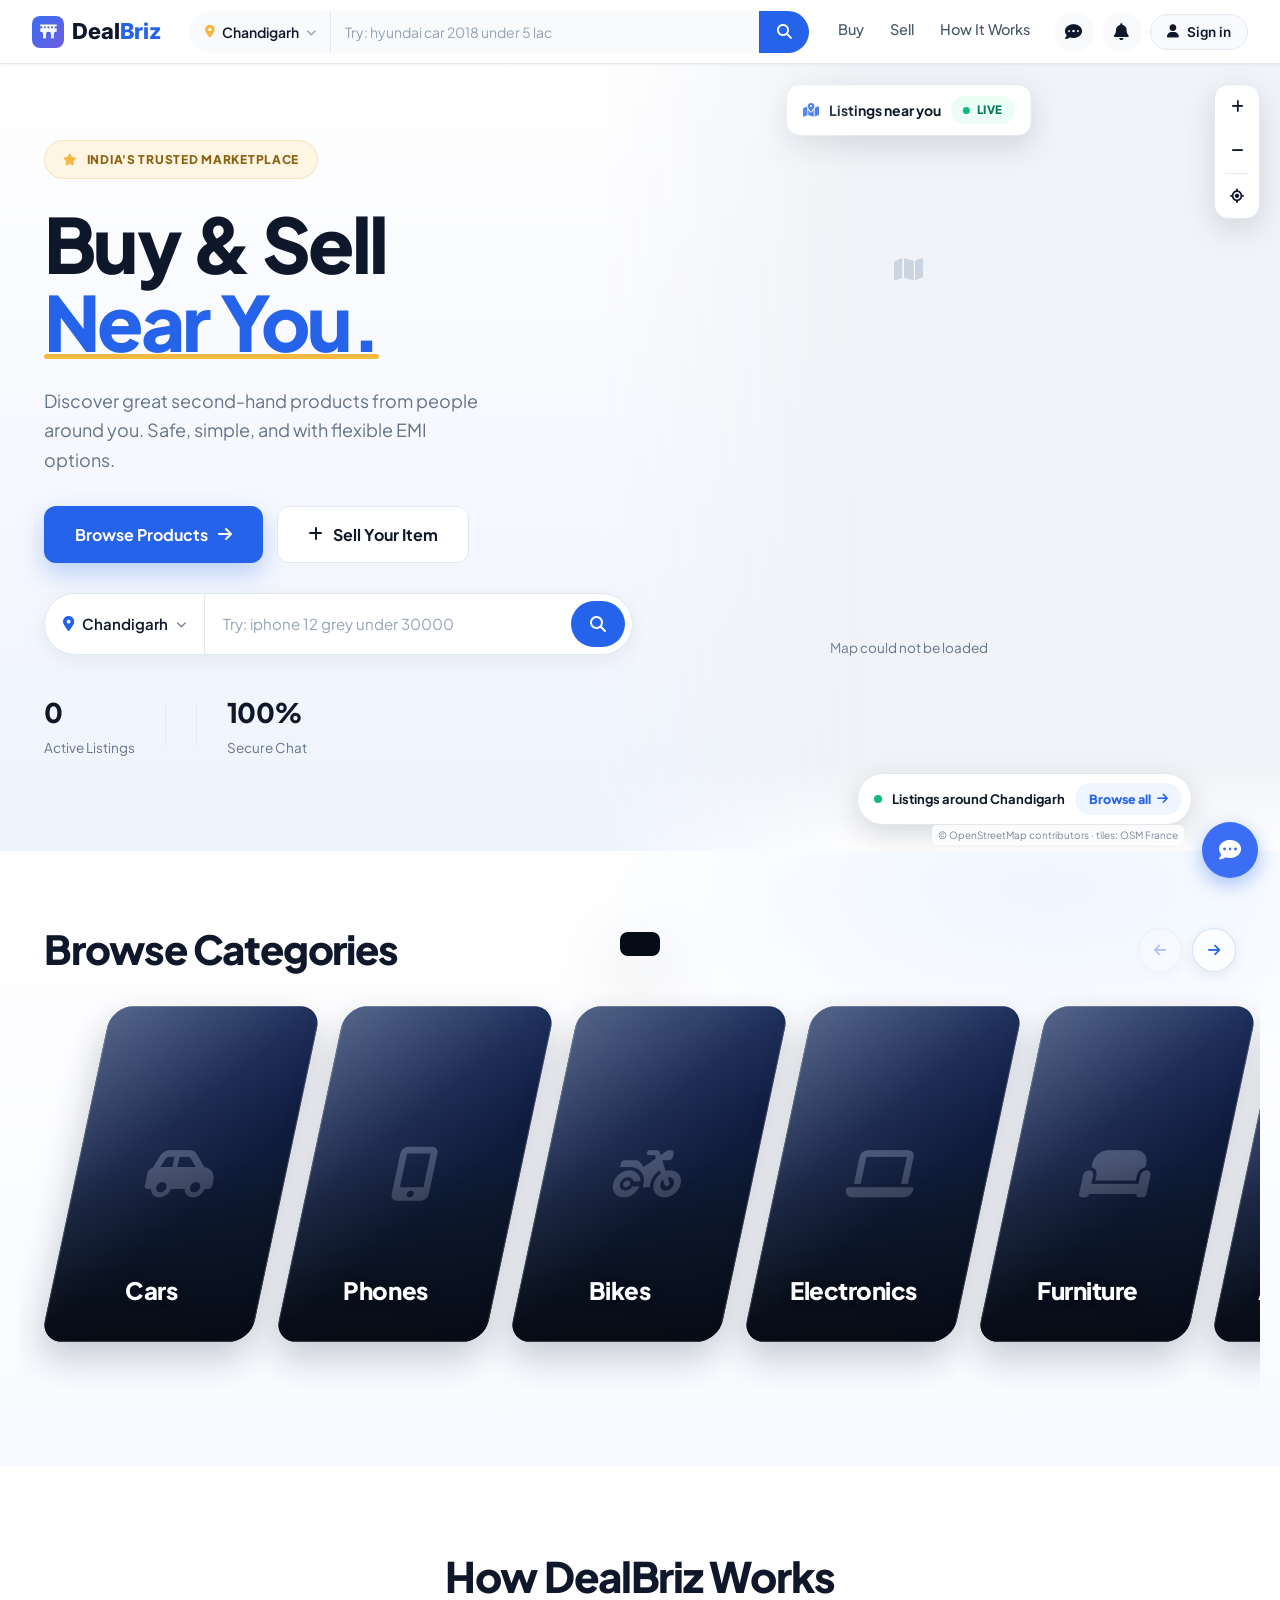
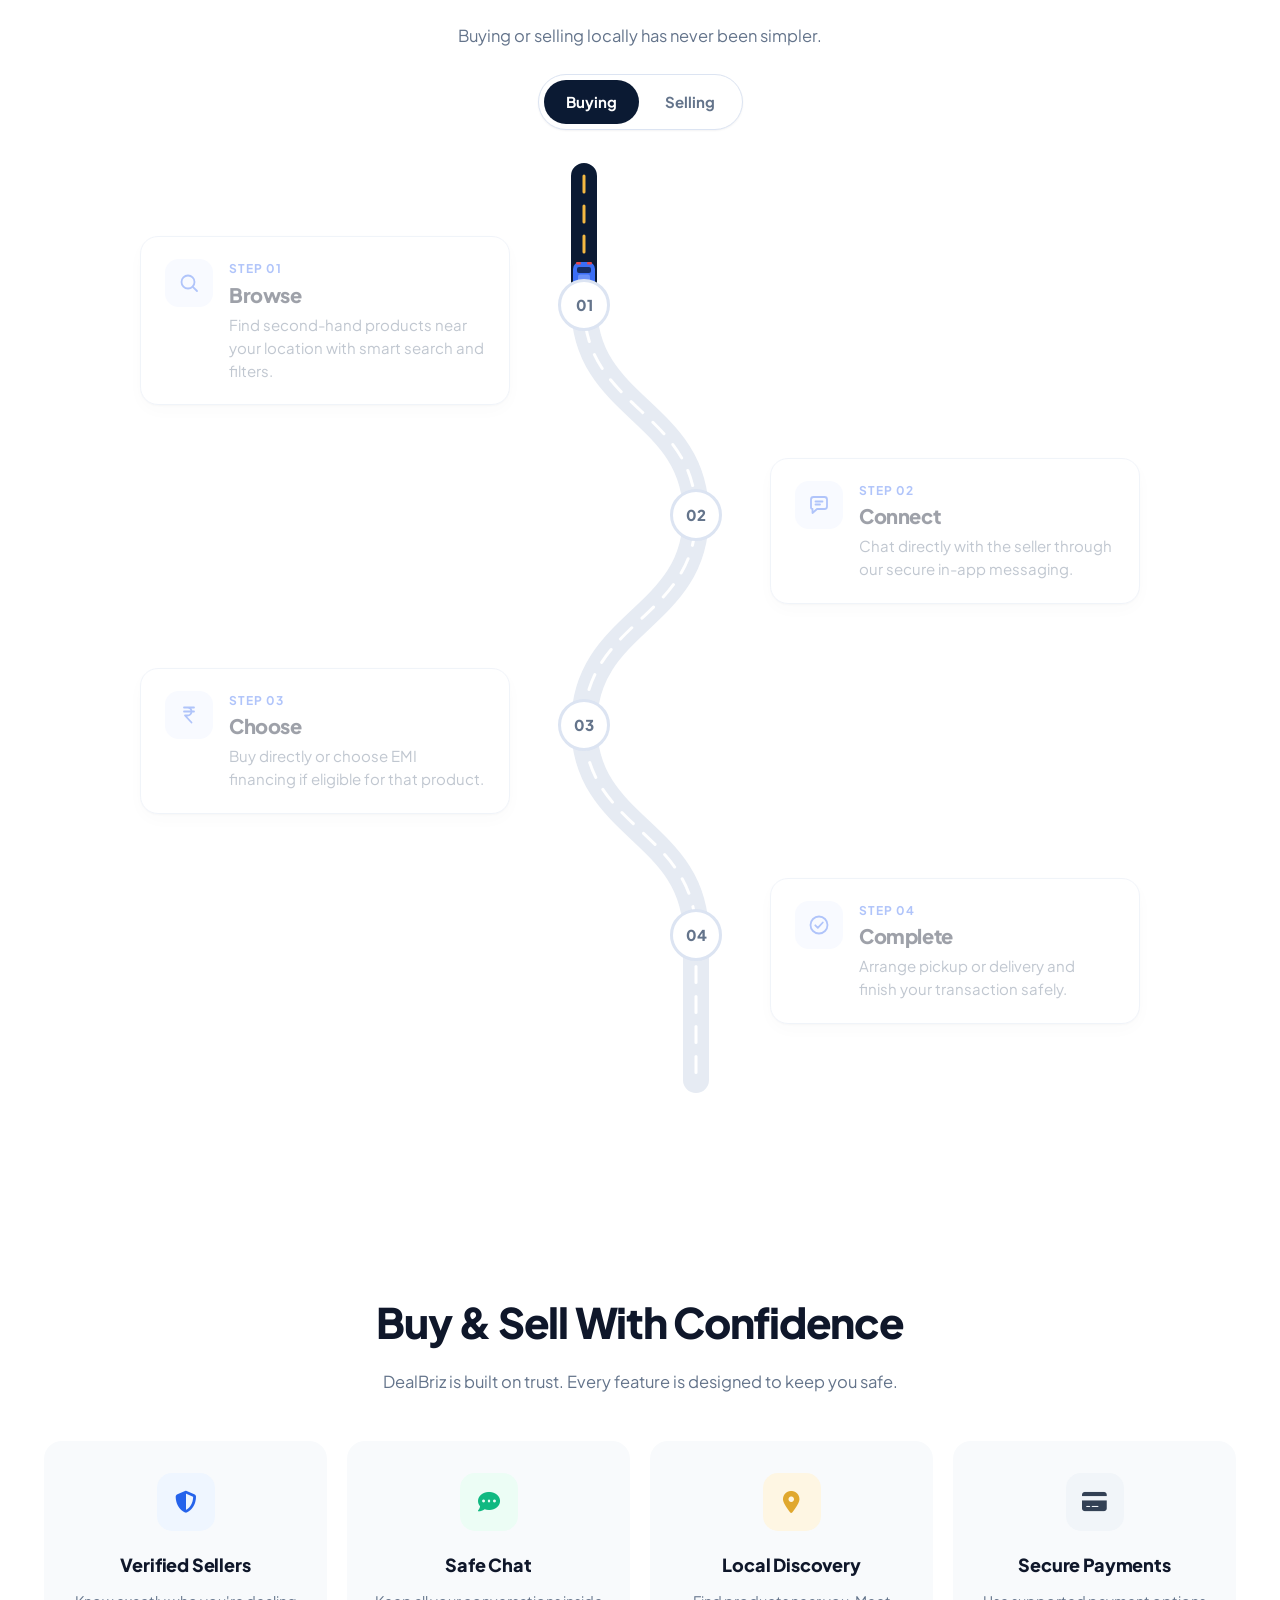
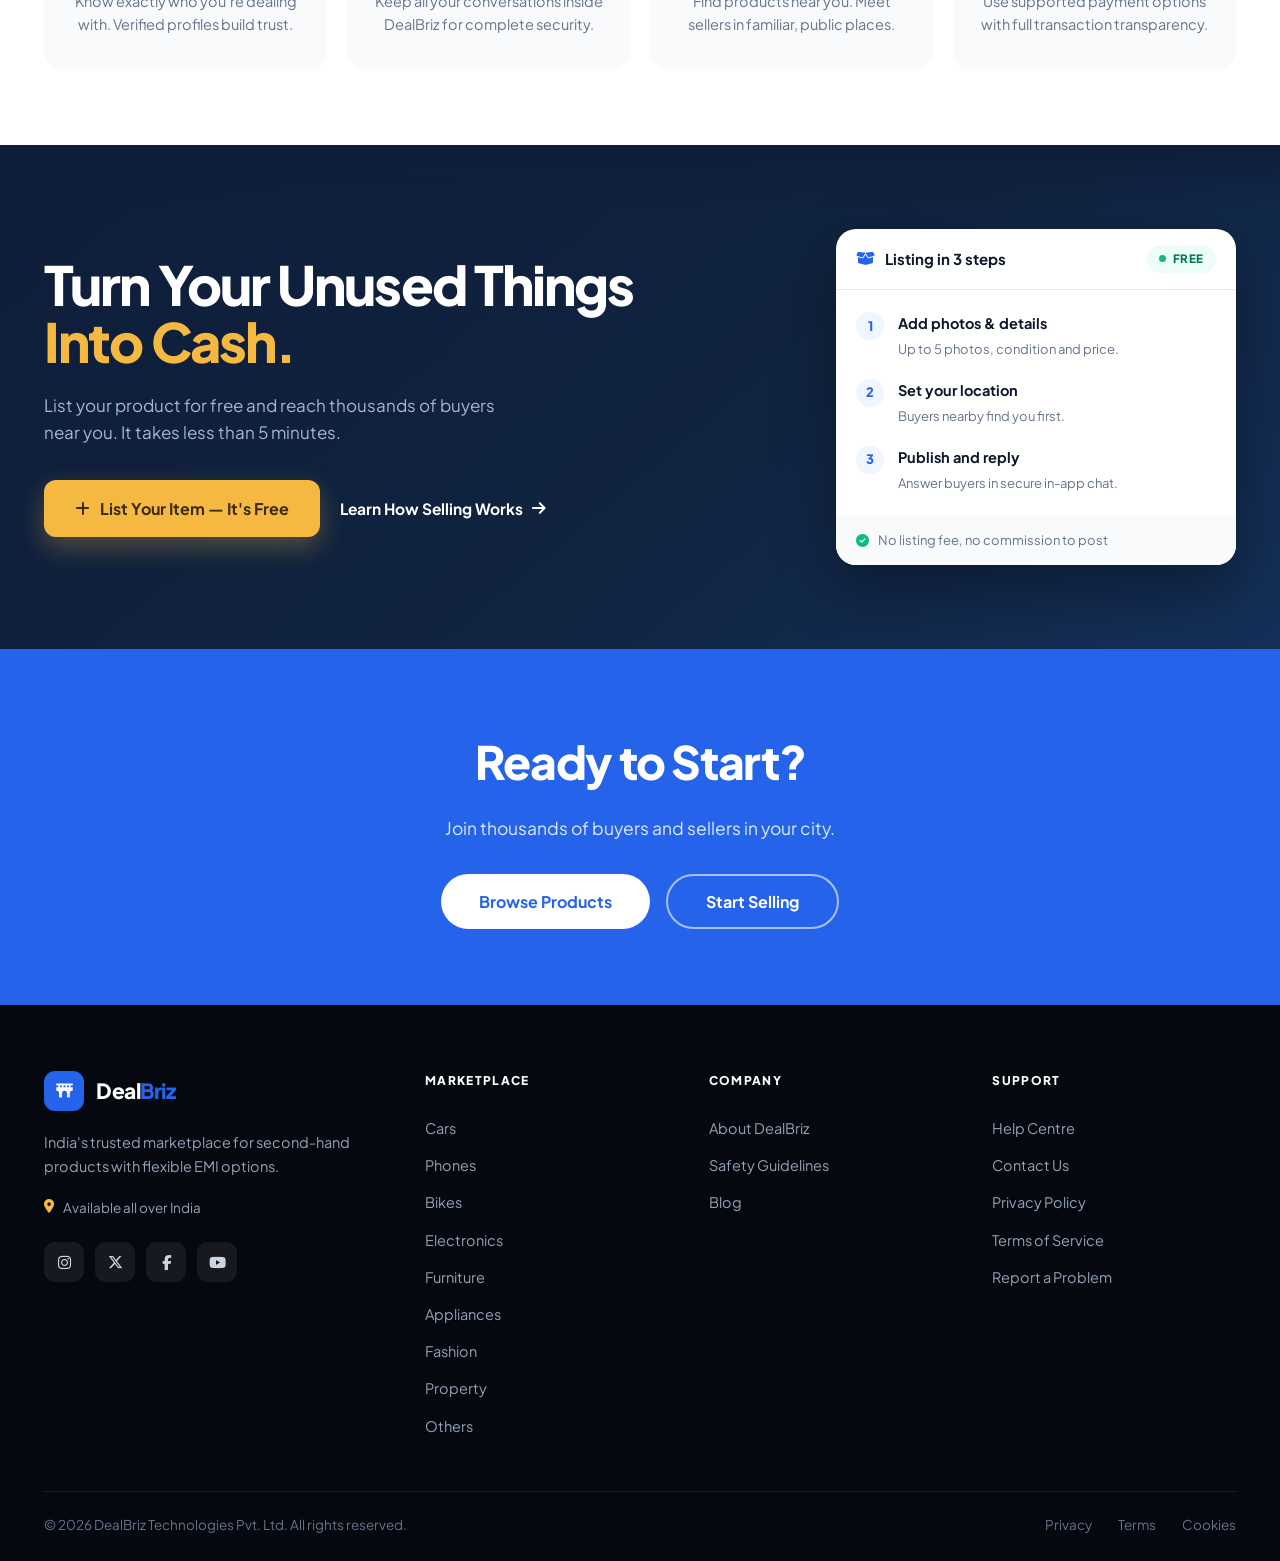
==== index.html @ 349ce97c "Remove selling poster section and assets" ====
<!DOCTYPE html>
<html lang="en">
<head>
<meta charset="UTF-8">
<meta name="viewport" content="width=device-width, initial-scale=1.0, maximum-scale=1.0, user-scalable=no">
<meta name="theme-color" content="#0A1628">
<link rel="preconnect" href="https://www.googletagmanager.com">
<!-- No icon was declared at all before this, so browsers fell back to their
     default globe. Versioned because nginx caches svg/png for 30 days. -->
<link rel="icon" type="image/svg+xml" href="/favicon.svg?v=20261003b">
<link rel="apple-touch-icon" href="/apple-touch-icon.png?v=20261003b">
<meta name="mobile-web-app-capable" content="yes">
<meta name="apple-mobile-web-app-capable" content="yes">
<meta name="apple-mobile-web-app-status-bar-style" content="black-translucent">
<title>DealBriz – Buy & Sell Near You</title>
<link href="https://fonts.googleapis.com/css2?family=Inter:wght@300;400;500;600;700;800;900&display=swap" rel="stylesheet">
<link href="https://fonts.googleapis.com/css2?family=Bricolage+Grotesque:opsz,wght@12..96,400;12..96,600;12..96,700;12..96,800&family=IBM+Plex+Mono:wght@400;500;600&display=swap" rel="stylesheet">
<link rel="stylesheet" href="https://cdnjs.cloudflare.com/ajax/libs/font-awesome/6.5.0/css/all.min.css">
<link href="https://fonts.googleapis.com/css2?family=Plus+Jakarta+Sans:wght@400;500;600;700;800&display=swap" rel="stylesheet">
<!-- ?v= is a cache buster. nginx serves these with a long max-age, so a
     browser will happily keep an old style.css after a deploy and the page
     renders with stale CSS while the HTML and JS are new. Bump this string
     on any release that changes CSS or JS. -->
<link rel="stylesheet" href="/style.css?v=20261022a">
<link rel="stylesheet" href="https://unpkg.com/leaflet@1.9.4/dist/leaflet.css">
<link rel="stylesheet" href="https://unpkg.com/leaflet.markercluster@1.5.3/dist/MarkerCluster.css">
<link rel="stylesheet" href="/home.css?v=20261023h">
<link rel="stylesheet" href="/how-it-works.css?v=20261023e">
<link rel="stylesheet" href="/deals.css?v=20261022b">

<!-- Google tag (gtag.js). send_page_view is off because the app swaps pages
     with history.pushState and never reloads — GA's one automatic view would
     only ever see the first screen. analytics.js sends every view instead. -->
<script async src="https://www.googletagmanager.com/gtag/js?id=G-M2WVWHBX5H"></script>
<script>
  window.dataLayer = window.dataLayer || [];
  function gtag(){dataLayer.push(arguments);}
  gtag('js', new Date());
  gtag('config', 'G-M2WVWHBX5H', { send_page_view: false });
</script>
</head>
<body>

<!-- ===== AUTH MODAL ===== -->
<div id="authModal" class="modal-overlay hidden">
  <div class="modal-box">
    <button class="modal-close" onclick="closeModal()"><i class="fa fa-times"></i></button>
    <div class="modal-tabs">
      <button class="tab-btn active" id="loginTab" onclick="switchTab('login')">Login</button>
      <button class="tab-btn" id="signupTab" onclick="switchTab('signup')">Sign Up</button>
    </div>
    <div id="loginForm" class="auth-form" data-enter-flow>
      <h2>Welcome Back</h2>
      <p class="auth-sub">Sign in to continue</p>
      <div class="form-group"><label>Email</label><input type="email" id="loginEmail" placeholder="you@example.com" autocomplete="off"></div>
      <div class="form-group"><label>Password</label><div class="password-wrap"><input type="password" id="loginPassword" autocomplete="current-password" placeholder="••••••••"><button type="button" class="pw-toggle" onclick="togglePassword('loginPassword', this)"><i class="fas fa-eye-slash"></i></button></div></div>
      <a href="#" class="forgot-link">Forgot password?</a>
      <p id="loginError" class="auth-error hidden"></p>
      <button class="btn-primary full-width" data-enter-submit onclick="handleLogin()">Sign In</button>
    </div>
    <div id="signupForm" class="auth-form hidden" data-enter-flow>
      <h2>Create Account</h2>
      <p class="auth-sub">Join DealBriz today</p>
      <div class="form-row">
        <div class="form-group"><label>First Name</label><input type="text" id="signupFirstName" placeholder="John" autocomplete="off"></div>
        <div class="form-group"><label>Last Name</label><input type="text" id="signupLastName" placeholder="Doe" autocomplete="off"></div>
      </div>
      <div class="form-group"><label>Email</label><input type="email" id="signupEmail" placeholder="you@example.com" autocomplete="off"></div>
      <div class="form-group"><label>Phone</label><input type="tel" id="signupPhone" inputmode="tel" maxlength="17" oninput="sanitisePhone(this)" placeholder="+91 99999 99999" autocomplete="off"></div>
      <div class="form-group"><label>Pincode</label><input type="text" id="signupPincode" placeholder="e.g. 132001" maxlength="6" autocomplete="off"></div>
      <div class="form-group"><label>Password</label><div class="password-wrap"><input type="password" id="signupPassword" autocomplete="new-password" placeholder="Min 8 characters"><button type="button" class="pw-toggle" onclick="togglePassword('signupPassword', this)"><i class="fas fa-eye-slash"></i></button></div></div>
      <div class="form-group"><label>Confirm Password</label><div class="password-wrap"><input type="password" id="signupConfirmPassword" autocomplete="new-password" placeholder="Re-enter password"><button type="button" class="pw-toggle" onclick="togglePassword('signupConfirmPassword', this)"><i class="fas fa-eye-slash"></i></button></div></div>
      <!-- Not a <label> wrapping the whole line: clicking a link inside a
           label also activates the label, so opening the Terms would have
           silently ticked the box too. The label covers the checkbox and the
           words before the links only. -->
      <div class="signup-terms">
        <input type="checkbox" id="signupTerms">
        <span><label for="signupTerms">I agree to the</label>
          <a href="/terms" onclick="openLegalFromAuth('terms'); return false;">Terms of Service</a> and
          <a href="/privacy" onclick="openLegalFromAuth('privacy'); return false;">Privacy Policy</a>.
        </span>
      </div>
      <p id="signupError" class="auth-error hidden"></p>
      <button class="btn-primary full-width" data-enter-submit onclick="handleSignup()">Create Account</button>
    </div>
  </div>
</div>

<!-- ===== PRODUCT DETAIL MODAL ===== -->
<div id="productModal" class="modal-overlay hidden">
  <div class="modal-box product-modal-box">
    <button class="modal-close" onclick="closeProductModal()"><i class="fa fa-times"></i></button>
    <div id="productModalContent"></div>
  </div>
</div>

<!-- ===== CHAT MODAL ===== -->
<div id="chatModal" class="modal-overlay hidden">
  <div class="modal-box chat-modal-box">
    <div class="chat-modal-header">
      <button class="modal-close-inline" onclick="closeChatModal()"><i class="fa fa-arrow-left"></i></button>
      <div class="chat-seller-info">
        <div class="chat-seller-avatar" id="chatSellerAvatar"></div>
        <div class="chat-seller-text">
          <!-- Name and the listing link share a row so the button sits on the
               name's baseline rather than floating between the two lines. -->
          <div class="chat-seller-row">
            <div class="chat-seller-name" id="chatSellerName">Seller</div>
            <button class="chat-info-btn" onclick="showChatPartyInfo()" title="About this person" aria-label="About this person">
              <i class="fas fa-circle-info"></i>
            </button>
            <button class="chat-view-listing hidden" id="chatViewListing"
                    onclick="openChatListing()" title="Open this listing">
              <i class="fas fa-box-open"></i> View listing
            </button>
          </div>
          <div class="chat-product-title" id="chatProductTitle"></div>
        </div>
      </div>
    </div>
    <div class="chat-messages" id="chatMessages">
      <div class="chat-notice"><i class="fas fa-shield-alt"></i> All chats are monitored for your safety. Never share OTPs or payment outside DealBriz.</div>
    </div>
    <div class="chat-input-area">
      <!-- DealLock: deal status / Send offer for this conversation (deals.js).
           Hidden until the server says there is something to show. -->
      <div class="chat-deal-bar hidden" id="chatDealBar"></div>
      <!-- Filled by renderChatQuickMsgs(): a seller answering a buyer needs
           different openers from a buyer enquiring about an item. -->
      <div class="chat-quick-msgs" id="chatQuickMsgs"></div>
      <div class="chat-input-row">
        <input type="text" id="chatInput" placeholder="Type a message..." onkeydown="if(event.key==='Enter') sendMessage()" autocomplete="off">
        <button class="chat-send-btn" onclick="sendMessage()"><i class="fas fa-paper-plane"></i></button>
      </div>
    </div>
  </div>
</div>

<!-- ===== IMAGE LIGHTBOX =====
     Full-bleed view of a listing photo. The gallery thumbnail crops to fill
     its box; this shows the whole frame, so a photo whose detail sits near
     an edge is still readable. Registered on the modal stack so Back closes
     it and returns to the listing rather than jumping to Home. -->
<div id="imageLightbox" class="modal-overlay lightbox hidden">
  <button class="lightbox-close" onclick="closeLightbox()" aria-label="Close image"><i class="fas fa-xmark"></i></button>
  <button class="lightbox-nav lightbox-prev hidden" onclick="lightboxNav(-1)" aria-label="Previous image"><i class="fas fa-chevron-left"></i></button>
  <img id="lightboxImg" src="" alt="">
  <button class="lightbox-nav lightbox-next hidden" onclick="lightboxNav(1)" aria-label="Next image"><i class="fas fa-chevron-right"></i></button>
  <div class="lightbox-count hidden" id="lightboxCount"></div>
</div>

<!-- ===== EMI MODAL ===== -->
<div id="emiModal" class="modal-overlay hidden">
  <div class="modal-box emi-modal-box">
    <button class="modal-close" onclick="closeEmiModal()"><i class="fa fa-times"></i></button>
    <div class="emi-header">
      <div class="emi-icon"><i class="fas fa-hand-holding-usd"></i></div>
      <h2>Apply for EMI</h2>
      <p>Flexible financing for your purchase</p>
    </div>
    <div id="emiProductName" class="emi-product-label"></div>
    <div class="emi-calculator">
      <div class="emi-price-display">
        <span class="emi-label">Product Price</span>
        <span id="emiPrice" class="emi-amount">₹0</span>
      </div>
      <div class="form-group"><label>Down Payment (₹)</label><input type="number" id="downPayment" placeholder="e.g. 5000" oninput="calcEMI()" autocomplete="off"></div>
      <div class="form-group"><label>Tenure</label>
        <select id="emiTenure" onchange="calcEMI()">
          <option value="3">3 Months</option><option value="6" selected>6 Months</option>
          <option value="12">12 Months</option><option value="18">18 Months</option>
          <option value="24">24 Months</option><option value="36">36 Months</option>
        </select>
      </div>
      <div class="form-group"><label>Interest Rate</label>
        <select id="emiRate" onchange="calcEMI()">
          <option value="12">12% – Standard</option><option value="10">10% – Good Credit</option>
          <option value="8">8% – Excellent Credit</option><option value="15">15% – No Credit Check</option>
        </select>
      </div>
      <div class="emi-result">
        <div class="emi-result-item"><span>Loan Amount</span><strong id="loanAmt">₹0</strong></div>
        <div class="emi-result-item"><span>Monthly EMI</span><strong id="monthlyEmi" class="highlight">₹0</strong></div>
        <div class="emi-result-item"><span>Total Payable</span><strong id="totalPay">₹0</strong></div>
        <div class="emi-result-item"><span>Total Interest</span><strong id="totalInt">₹0</strong></div>
      </div>
    </div>
    <div class="form-group"><label>Full Name</label><input type="text" id="emiFullName" placeholder="As per Aadhaar" autocomplete="off"></div>
    <div class="form-group"><label>Phone</label><input type="tel" id="emiPhone" inputmode="tel" maxlength="17" oninput="sanitisePhone(this)" placeholder="+91 99999 99999" autocomplete="off"></div>
    <div class="form-group"><label>Monthly Income (₹)</label><input type="number" id="emiIncome" placeholder="e.g. 25000" autocomplete="off"></div>
    <p id="emiFormMsg" class="auth-error hidden"></p>
    <div class="emi-note"><i class="fas fa-info-circle"></i><span>Our loan partner pays the seller directly. You repay in monthly EMIs.</span></div>
    <button class="btn-primary full-width" onclick="submitEMI()">Submit EMI Application</button>
  </div>
</div>

<!-- ===== BRAND MARK (referenced by <use> in the navbar and footer) ===== -->
<svg width="0" height="0" style="position:absolute" aria-hidden="true" focusable="false">
  <defs>
    <linearGradient id="dbFace" x1="0.15" y1="0" x2="0.85" y2="1">
      <stop offset="0" stop-color="#FFFFFF"/>
      <stop offset="0.55" stop-color="#F4F7FD"/>
      <stop offset="1" stop-color="#DCE4F4"/>
    </linearGradient>
    <filter id="dbLift" x="-25%" y="-25%" width="150%" height="150%">
      <feDropShadow dx="0" dy="2.2" stdDeviation="2.4" flood-color="#101C4A" flood-opacity="0.34"/>
    </filter>
    <path id="dbBridge" fill-rule="evenodd" d="M10 22 H110 V33 H97 V44 H110 V66 Q93 66 93 81 V106 H75 V81 A15 15 0 0 0 45 81 V106 H27 V81 Q27 66 10 66 V44 H23 V33 H10 Z M33 33 H44 V44 H33 Z M54 33 H66 V44 H54 Z M76 33 H87 V44 H76 Z"/>
    <g id="dbBridgeMark" transform="translate(60 60) scale(0.86) translate(-60 -64)">
      <!-- Darker copy pushed down: the shaded side wall of a solid slab.
           The tile behind it stays flat - only the bridge is raised. -->
      <use href="#dbBridge" y="3.2" fill="#2A46B4" opacity="0.85"/>
      <use href="#dbBridge" fill="url(#dbFace)" filter="url(#dbLift)"/>
    </g>
  </defs>
</svg>

<!-- ===== NAVBAR ===== -->
<nav class="navbar">
  <div class="nav-container">
    <a href="#" class="nav-brand" onclick="showPage('home'); return false;">
      <div class="brand-icon"><svg class="brand-mark" viewBox="0 0 120 120" aria-hidden="true" focusable="false"><use href="#dbBridgeMark"/></svg></div>
      <span class="brand-text">Deal<span class="brand-accent">Briz</span></span>
    </a>
    <div class="nav-desktop">
      <button class="nav-loc" onclick="openLocationPicker()">
        <i class="fas fa-location-dot"></i> <span data-area-label>Chandigarh</span> <i class="fas fa-chevron-down"></i>
      </button>
      <div class="nav-search-wrap">
        <input type="text" id="navSearchInput" placeholder="Try: hyundai car 2018 under 5 lac" autocomplete="off"
               oninput="onSearchInput('navSearchInput','navSuggest')"
               onkeydown="handleSearchKeys(event,'navSearchInput','navSuggest',navSearch)">
        <div id="navSuggest" class="search-suggest hidden"></div>
        <button class="nav-search-btn" onclick="navSearch()" aria-label="Search"><i class="fas fa-search"></i></button>
      </div>
    </div>
    <!-- data-nav marks which page each link leads to, so markNavActive() can
         highlight the current one without hardcoding link positions. -->
    <div class="nav-desktop-links">
      <a href="#" data-nav="buy" onclick="showPage('buy'); return false;">Buy</a>
      <a href="#" data-nav="sell" onclick="startSell(); return false;">Sell</a>
      <a href="#" data-nav="home" onclick="goHowItWorks(); return false;">How It Works</a>
    </div>
    <div class="nav-actions">
      <!-- Chat and notifications. Rendered for signed-out visitors too: the
           click routes them through the login modal and then resumes, which
           is a clearer path than hiding the controls and leaving a visitor
           with no idea the features exist. The red dot is presence-only, not
           a count - an exact number invites the user to reconcile it against
           what they find, and a stale poll makes that reconciliation fail. -->
      <button class="nav-icon-btn nav-badge-btn" id="navChatBtn" onclick="openChatsFromNav()"
              aria-label="Chats" title="Chats">
        <i class="fas fa-comment-dots"></i>
        <span class="nav-dot hidden" id="navChatDot"></span>
      </button>
      <button class="nav-icon-btn nav-badge-btn" id="navNotifBtn" onclick="toggleNotifPanel()"
              aria-label="Notifications" title="Notifications">
        <i class="fas fa-bell"></i>
        <span class="nav-dot hidden" id="navNotifDot"></span>
      </button>
      <!-- A bare person icon reads as "my account" even to a visitor who has
           none. The word makes the action obvious; the icon is kept for
           narrow screens where the label would push the navbar to wrap. -->
      <button class="nav-signin-btn" id="loginNavBtn" onclick="openModal()"><i class="fas fa-user"></i> <span>Sign in</span></button>
      <div class="user-avatar hidden" id="userAvatar" onclick="toggleUserMenu()">
        <img src="" alt="User" id="userAvatarImg">
        <span class="staff-badge hidden" id="navStaffBadge" title="Staff account"><i class="fas fa-crown"></i></span>
      </div>
      <div class="user-menu hidden" id="userMenu">
        <div class="user-menu-header">
          <img src="" id="userMenuAvatar" alt="">
          <div>
            <strong id="userMenuName"></strong>
            <small id="userMenuEmail"></small>
            <div id="userMenuRoleBadges" class="role-badges"></div>
          </div>
        </div>
        <hr>
        <a href="#" onclick="showPage('profile'); return false;"><i class="fas fa-user-circle"></i> My Profile</a>
        <a href="#" onclick="showPage('mylistings'); return false;"><i class="fas fa-list"></i> My Listings</a>
        <a href="#" onclick="showPage('myads'); return false;"><i class="fas fa-heart"></i> Saved Items</a>
        <a href="#" class="emi-feature" onclick="showPage('emi-status'); return false;"><i class="fas fa-file-invoice-dollar"></i> EMI Status</a>
        <a href="#" onclick="showPage('mychats'); return false;"><i class="fas fa-comments"></i> My Chats</a>
        <a href="#" onclick="showPage('mydeals'); return false;"><i class="fas fa-handshake"></i> My Deals</a>
        <div id="userMenuAdminLink" class="hidden">
          <hr>
          <a href="#" onclick="openAdminPanel(); return false;" class="staff-link"><i class="fas fa-shield-alt"></i> Admin Panel</a>
        </div>
        <hr>
        <a href="#" onclick="handleLogout(); return false;" class="logout-link"><i class="fas fa-sign-out-alt"></i> Logout</a>
      </div>

      <!-- Notifications dropdown. Anchored to .nav-actions (position:relative)
           exactly like #userMenu, so it is positioned by CSS rather than by
           the browser - the same reason the Brand and Year fields use a
           custom .combo-menu instead of a native datalist. -->
      <div class="notif-panel hidden" id="notifPanel">
        <div class="notif-panel-head">
          <strong>Notifications</strong>
          <button type="button" id="notifMarkAllBtn" onclick="markAllNotificationsRead()">Mark all read</button>
        </div>
        <div class="notif-list" id="notifList"></div>
      </div>
    </div>
  </div>
</nav>

<!-- ===== PAGES WRAPPER ===== -->

<!-- HOME PAGE -->
<div id="homePage" class="page">

  <!-- HERO -->
  <section class="hb-hero">
    <div class="hb-wrap hb-hero-grid">
      <div class="hb-hero-copy">
        <div class="hb-badge"><i class="fas fa-star"></i> India's Trusted Marketplace</div>
        <h1>Buy &amp; Sell<br><span class="hb-accent">Near You.</span></h1>
        <p class="hb-lede">Discover great second-hand products from people around you. Safe, simple, and with flexible EMI options.</p>

        <div class="hb-hero-btns">
          <button class="hb-btn hb-btn-primary" onclick="showPage('buy')">Browse Products <i class="fas fa-arrow-right"></i></button>
          <button class="hb-btn hb-btn-ghost" onclick="startSell()"><i class="fas fa-plus"></i> Sell Your Item</button>
        </div>

        <div class="hb-hero-search">
          <button class="hb-hero-loc" onclick="openLocationPicker()">
            <i class="fas fa-location-dot"></i> <span data-area-label>Chandigarh</span> <i class="fas fa-chevron-down"></i>
          </button>
          <input type="text" id="homeSearchInput" placeholder="Try: iphone 12 grey under 30000" autocomplete="off"
                 oninput="onSearchInput('homeSearchInput','homeSuggest')"
                 onkeydown="handleSearchKeys(event,'homeSearchInput','homeSuggest',homeSearch)">
          <div id="homeSuggest" class="search-suggest hidden"></div>
          <button class="hb-go" onclick="homeSearch()" aria-label="Search"><i class="fas fa-search"></i></button>
        </div>

        <div class="hb-stats">
          <div class="hb-stat"><strong id="statListings">0</strong><span>Active Listings</span></div>
          <div class="hb-stat-div"></div>
          <div class="hb-stat amber emi-feature"><strong><i class="fas fa-bolt"></i></strong><span>EMI Available</span></div>
          <div class="hb-stat-div"></div>
          <div class="hb-stat"><strong>100%</strong><span>Secure Chat</span></div>
        </div>
      </div>
    </div>

    <!-- The map is the hero's right-hand backdrop on desktop and a card
         below the copy on narrow screens. Everything on it floats, so the
         old card head/foot bars are gone. -->
    <div class="hb-hero-map" id="hbHeroMap">
      <div id="homeMap" class="hb-map-canvas">
        <!-- Sits in the pane stack between tiles and markers (see home.css),
             so the wash never dims a pin or its popup. -->
        <div class="hb-map-fade" aria-hidden="true"></div>
      </div>

      <div class="hb-map-topbar">
        <i class="fas fa-map-location-dot"></i>
        <span>Listings near you</span>
        <span class="hb-live">LIVE</span>
      </div>

      <div class="hb-map-zoom">
        <button type="button" onclick="homeMapZoom(1)" aria-label="Zoom in"><i class="fas fa-plus"></i></button>
        <button type="button" onclick="homeMapZoom(-1)" aria-label="Zoom out"><i class="fas fa-minus"></i></button>
        <span class="hb-map-zoom-sep"></span>
        <button type="button" onclick="recenterHomeMap()" aria-label="Recenter on my area"><i class="fas fa-location-crosshairs"></i></button>
      </div>

      <div class="hb-map-status">
        <span class="hb-map-dot"></span>
        <span id="homeMapChipText">Loading listings…</span>
        <button type="button" class="hb-map-browse" onclick="showPage('buy')">Browse all <i class="fas fa-arrow-right"></i></button>
      </div>

      <a class="hb-map-credit" href="https://www.openstreetmap.org/copyright"
         target="_blank" rel="noopener noreferrer">&copy; OpenStreetMap contributors &middot; tiles: OSM France</a>

      <div class="hb-map-fallback" id="homeMapFallback">
        <i class="fas fa-map"></i>
        <span>Loading map…</span>
      </div>
    </div>
  </section>

  <!-- BROWSE CATEGORIES -->
  <section class="hb-section hb-section--cats">
    <div class="hb-wrap">
      <div class="hb-head hb-reveal">
        <div><h2>Browse Categories</h2></div>
        <div class="hb-cat-nav">
          <button type="button" class="hb-cat-nav-btn" id="homeCatPrev" aria-label="Scroll categories left" aria-controls="homeCatScroll"><i class="fas fa-arrow-left"></i></button>
          <button type="button" class="hb-cat-nav-btn" id="homeCatNext" aria-label="Scroll categories right" aria-controls="homeCatScroll"><i class="fas fa-arrow-right"></i></button>
        </div>
      </div>
      <div class="hb-cat-scroll hb-reveal" id="homeCatScroll" role="region" aria-label="Browse categories" tabindex="0">
        <div class="hb-cats" id="homeCatGrid">
          <button type="button" class="hb-cat" onclick="browseCategory('cars')" aria-label="Browse Cars">
            <span class="hb-cat-media"><img src="https://images.unsplash.com/photo-1492144534655-ae79c964c9d7?auto=format&amp;fit=crop&amp;q=75&amp;w=900" alt="" width="210" height="336" loading="lazy" decoding="async" draggable="false" onerror="this.remove()"></span>
            <i class="fas fa-car-side hb-cat-ico" aria-hidden="true"></i>
            <span class="hb-cat-shade" aria-hidden="true"></span>
            <span class="hb-cat-body"><span class="hb-cat-text">
              <span class="hb-cat-name">Cars</span>
              <span class="hb-cat-count" data-cat-count="cars">—</span>
            </span></span>
          </button>
          <button type="button" class="hb-cat" onclick="browseCategory('phones')" aria-label="Browse Phones">
            <span class="hb-cat-media"><img src="https://images.unsplash.com/photo-1511707171634-5f897ff02aa9?auto=format&amp;fit=crop&amp;q=75&amp;w=900" alt="" width="210" height="336" loading="lazy" decoding="async" draggable="false" onerror="this.remove()"></span>
            <i class="fas fa-mobile-screen-button hb-cat-ico" aria-hidden="true"></i>
            <span class="hb-cat-shade" aria-hidden="true"></span>
            <span class="hb-cat-body"><span class="hb-cat-text">
              <span class="hb-cat-name">Phones</span>
              <span class="hb-cat-count" data-cat-count="phones">—</span>
            </span></span>
          </button>
          <button type="button" class="hb-cat" onclick="browseCategory('bikes')" aria-label="Browse Bikes">
            <span class="hb-cat-media"><img src="https://images.unsplash.com/photo-1558981806-ec527fa84c39?auto=format&amp;fit=crop&amp;q=75&amp;w=900" alt="" width="210" height="336" loading="lazy" decoding="async" draggable="false" onerror="this.remove()"></span>
            <i class="fas fa-motorcycle hb-cat-ico" aria-hidden="true"></i>
            <span class="hb-cat-shade" aria-hidden="true"></span>
            <span class="hb-cat-body"><span class="hb-cat-text">
              <span class="hb-cat-name">Bikes</span>
              <span class="hb-cat-count" data-cat-count="bikes">—</span>
            </span></span>
          </button>
          <button type="button" class="hb-cat" onclick="browseCategory('electronics')" aria-label="Browse Electronics">
            <span class="hb-cat-media"><img src="https://images.unsplash.com/photo-1498049794561-7780e7231661?auto=format&amp;fit=crop&amp;q=75&amp;w=900" alt="" width="210" height="336" loading="lazy" decoding="async" draggable="false" onerror="this.remove()"></span>
            <i class="fas fa-laptop hb-cat-ico" aria-hidden="true"></i>
            <span class="hb-cat-shade" aria-hidden="true"></span>
            <span class="hb-cat-body"><span class="hb-cat-text">
              <span class="hb-cat-name">Electronics</span>
              <span class="hb-cat-count" data-cat-count="electronics">—</span>
            </span></span>
          </button>
          <button type="button" class="hb-cat" onclick="browseCategory('furniture')" aria-label="Browse Furniture">
            <span class="hb-cat-media"><img src="https://images.unsplash.com/photo-1586023492125-27b2c045efd7?auto=format&amp;fit=crop&amp;q=75&amp;w=900" alt="" width="210" height="336" loading="lazy" decoding="async" draggable="false" onerror="this.remove()"></span>
            <i class="fas fa-couch hb-cat-ico" aria-hidden="true"></i>
            <span class="hb-cat-shade" aria-hidden="true"></span>
            <span class="hb-cat-body"><span class="hb-cat-text">
              <span class="hb-cat-name">Furniture</span>
              <span class="hb-cat-count" data-cat-count="furniture">—</span>
            </span></span>
          </button>
          <button type="button" class="hb-cat" onclick="browseCategory('appliances')" aria-label="Browse Appliances">
            <span class="hb-cat-media"><img src="https://images.unsplash.com/photo-1556911220-e15b29be8c8f?auto=format&amp;fit=crop&amp;q=75&amp;w=900" alt="" width="210" height="336" loading="lazy" decoding="async" draggable="false" onerror="this.remove()"></span>
            <i class="fas fa-plug hb-cat-ico" aria-hidden="true"></i>
            <span class="hb-cat-shade" aria-hidden="true"></span>
            <span class="hb-cat-body"><span class="hb-cat-text">
              <span class="hb-cat-name">Appliances</span>
              <span class="hb-cat-count" data-cat-count="appliances">—</span>
            </span></span>
          </button>
          <button type="button" class="hb-cat" onclick="browseCategory('fashion')" aria-label="Browse Fashion">
            <span class="hb-cat-media"><img src="https://images.unsplash.com/photo-1483985988355-763728e1935b?auto=format&amp;fit=crop&amp;q=75&amp;w=900" alt="" width="210" height="336" loading="lazy" decoding="async" draggable="false" onerror="this.remove()"></span>
            <i class="fas fa-shirt hb-cat-ico" aria-hidden="true"></i>
            <span class="hb-cat-shade" aria-hidden="true"></span>
            <span class="hb-cat-body"><span class="hb-cat-text">
              <span class="hb-cat-name">Fashion</span>
              <span class="hb-cat-count" data-cat-count="fashion">—</span>
            </span></span>
          </button>
          <button type="button" class="hb-cat" onclick="browseCategory('property')" aria-label="Browse Property">
            <span class="hb-cat-media"><img src="https://images.unsplash.com/photo-1600596542815-ffad4c1539a9?auto=format&amp;fit=crop&amp;q=75&amp;w=900" alt="" width="210" height="336" loading="lazy" decoding="async" draggable="false" onerror="this.remove()"></span>
            <i class="fas fa-building hb-cat-ico" aria-hidden="true"></i>
            <span class="hb-cat-shade" aria-hidden="true"></span>
            <span class="hb-cat-body"><span class="hb-cat-text">
              <span class="hb-cat-name">Property</span>
              <span class="hb-cat-count" data-cat-count="property">—</span>
            </span></span>
          </button>
          <button type="button" class="hb-cat" onclick="browseCategory('others')" aria-label="Browse Others">
            <span class="hb-cat-media"><img src="https://images.unsplash.com/photo-1587560699334-cc4ff634909a?auto=format&amp;fit=crop&amp;q=75&amp;w=900" alt="" width="210" height="336" loading="lazy" decoding="async" draggable="false" onerror="this.remove()"></span>
            <i class="fas fa-box hb-cat-ico" aria-hidden="true"></i>
            <span class="hb-cat-shade" aria-hidden="true"></span>
            <span class="hb-cat-body"><span class="hb-cat-text">
              <span class="hb-cat-name">Others</span>
              <span class="hb-cat-count" data-cat-count="others">—</span>
            </span></span>
          </button>
        </div>
      </div>
    </div>
  </section>

  <!-- HOW IT WORKS -->
  <section class="hb-section hb-section--how" id="howItWorks">
    <div class="hb-wrap">
      <div class="dbz-how" data-dbz-how>
        <div class="hb-head-center hb-reveal">
          <h2>How DealBriz Works</h2>
          <p data-how-sub aria-live="polite">Buying or selling locally has never been simpler.</p>
          <div class="dbz-how__toggle" role="group" aria-label="Show steps for">
            <button type="button" data-flow="buy" aria-pressed="true">Buying</button>
            <button type="button" data-flow="sell" aria-pressed="false">Selling</button>
          </div>
        </div>
        <div class="dbz-how__track">
          <svg class="dbz-how__road" aria-hidden="true" focusable="false"></svg>
          <ol class="dbz-how__steps"></ol>
          <div class="dbz-how__finish" aria-hidden="true"></div>
        </div>
      </div>
    </div>
  </section>

  <!-- TRUST -->
  <section class="hb-section">
    <div class="hb-wrap">
      <div class="hb-head-center hb-reveal">
        <h2>Buy &amp; Sell With Confidence</h2>
        <p>DealBriz is built on trust. Every feature is designed to keep you safe.</p>
      </div>
      <div class="hb-trust-grid hb-reveal">
        <div class="hb-trust-card">
          <div class="hb-trust-ico" style="background:#EFF6FF;color:#2563EB"><i class="fas fa-shield-halved"></i></div>
          <h3>Verified Sellers</h3>
          <p>Know exactly who you're dealing with. Verified profiles build trust.</p>
        </div>
        <div class="hb-trust-card">
          <div class="hb-trust-ico" style="background:#ECFDF5;color:#10B981"><i class="fas fa-comment-dots"></i></div>
          <h3>Safe Chat</h3>
          <p>Keep all your conversations inside DealBriz for complete security.</p>
        </div>
        <div class="hb-trust-card">
          <div class="hb-trust-ico" style="background:#FEF6E3;color:#E0A82E"><i class="fas fa-location-dot"></i></div>
          <h3>Local Discovery</h3>
          <p>Find products near you. Meet sellers in familiar, public places.</p>
        </div>
        <div class="hb-trust-card">
          <div class="hb-trust-ico" style="background:#F1F5F9;color:#334155"><i class="fas fa-credit-card"></i></div>
          <h3>Secure Payments</h3>
          <p>Use supported payment options with full transaction transparency.</p>
        </div>
      </div>
    </div>
  </section>

  <!-- SELL BAND -->
  <section class="hb-sell">
    <div class="hb-wrap hb-sell-grid">
      <div class="hb-reveal">
        <h2>Turn Your Unused Things<span>Into Cash.</span></h2>
        <p>List your product for free and reach thousands of buyers near you. It takes less than 5 minutes.</p>
        <div class="hb-sell-btns">
          <button class="hb-btn hb-btn-amber" onclick="startSell()"><i class="fas fa-plus"></i> List Your Item — It's Free</button>
          <button class="hb-link-btn" onclick="goHowSellingWorks()">Learn How Selling Works <i class="fas fa-arrow-right"></i></button>
        </div>
      </div>

      <div class="hb-sell-card hb-reveal">
        <div class="hb-sell-card-head">
          <strong><i class="fas fa-box-open"></i> Listing in 3 steps</strong>
          <span class="hb-live">FREE</span>
        </div>
        <div class="hb-mini">
          <div class="hb-mini-row">
            <div class="hb-mini-n">1</div>
            <div><strong>Add photos &amp; details</strong><span>Up to 5 photos, condition and price.</span></div>
          </div>
          <div class="hb-mini-row">
            <div class="hb-mini-n">2</div>
            <div><strong>Set your location</strong><span>Buyers nearby find you first.</span></div>
          </div>
          <div class="hb-mini-row">
            <div class="hb-mini-n">3</div>
            <div><strong>Publish and reply</strong><span>Answer buyers in secure in-app chat.</span></div>
          </div>
        </div>
        <div class="hb-sell-card-foot"><i class="fas fa-circle-check"></i> No listing fee, no commission to post</div>
      </div>
    </div>
  </section>

  <!-- FINAL CTA -->
  <section class="hb-cta">
    <div class="hb-wrap">
      <h2>Ready to Start?</h2>
      <p>Join thousands of buyers and sellers in your city.</p>
      <div class="hb-cta-btns">
        <button class="hb-cta-white" onclick="showPage('buy')">Browse Products</button>
        <button class="hb-cta-outline" onclick="startSell()">Start Selling</button>
      </div>
    </div>
  </section>
</div>

<!-- FOOTER -->

<!-- BUY PAGE -->
<div id="buyPage" class="page hidden">
  <div class="buy-header">
    <button class="back-btn" onclick="goBack()"><i class="fas fa-arrow-left"></i></button>
    <div class="buy-search-wrap">
      <i class="fas fa-search"></i>
      <input type="text" id="buySearchInput" placeholder="Try: bike under 60k above 2015" autocomplete="off"
             oninput="onSearchInput('buySearchInput','buySuggest')"
             onkeydown="handleSearchKeys(event,'buySearchInput','buySuggest',triggerBuySearch)">
      <div id="buySuggest" class="search-suggest hidden"></div>
      <button onclick="triggerBuySearch()" class="buy-search-go">Go</button>
    </div>
  </div>

  <!-- Category pills -->
  <div class="cat-scroll">
    <button class="cat-pill active" data-cat="all" onclick="setCat(this,'all')">All</button>
    <button class="cat-pill" data-cat="cars" onclick="setCat(this,'cars')"><span class="cat-pill-ico">🚗</span> Cars</button>
    <button class="cat-pill" data-cat="phones" onclick="setCat(this,'phones')"><span class="cat-pill-ico">📱</span> Phones</button>
    <button class="cat-pill" data-cat="bikes" onclick="setCat(this,'bikes')"><span class="cat-pill-ico">🏍️</span> Bikes</button>
    <button class="cat-pill" data-cat="electronics" onclick="setCat(this,'electronics')"><span class="cat-pill-ico">💻</span> Electronics</button>
    <button class="cat-pill" data-cat="furniture" onclick="setCat(this,'furniture')"><span class="cat-pill-ico">🛋️</span> Furniture</button>
    <button class="cat-pill" data-cat="appliances" onclick="setCat(this,'appliances')"><span class="cat-pill-ico">🧊</span> Appliances</button>
    <button class="cat-pill" data-cat="fashion" onclick="setCat(this,'fashion')"><span class="cat-pill-ico">👗</span> Fashion</button>
    <button class="cat-pill" data-cat="property" onclick="setCat(this,'property')"><span class="cat-pill-ico">🏢</span> Property</button>
    <button class="cat-pill" data-cat="others" onclick="setCat(this,'others')"><span class="cat-pill-ico">📦</span> Others</button>
  </div>

  <!-- Filter bar -->
  <div class="filter-bar">
    <button class="filter-toggle-btn" onclick="toggleFilters()"><i class="fas fa-sliders-h"></i> Filters</button>
    <!-- Hidden until at least one filter is set, and hidden again the moment
         they're cleared, so it never sits there offering to undo nothing. -->
    <button class="filter-clear-btn hidden" id="clearFiltersBtn" onclick="clearBuyFilters()"><i class="fas fa-xmark"></i> Clear</button>
    <div class="filter-chips" id="activeFilterChips"></div>
    <select class="sort-select" id="buySortSelect" onchange="applyBuyFilters()">
      <option value="recommended" selected>Recommended</option>
      <option value="newest">Newest</option>
      <option value="price_asc">Price ↑</option>
      <option value="price_desc">Price ↓</option>
    </select>
  </div>

  <!-- Expandable filter panel -->
  <div class="filter-panel hidden" id="filterPanel">
    <div class="filter-panel-inner">
      <div class="filter-group">
        <label>Price Range</label>
        <div class="price-inputs">
          <input type="number" id="priceMin" placeholder="Min ₹" min="0" oninput="clampNonNegative(this); applyBuyFilters()" autocomplete="off">
          <span>–</span>
          <input type="number" id="priceMax" placeholder="Max ₹" min="0" oninput="clampNonNegative(this); applyBuyFilters()" autocomplete="off">
        </div>
      </div>
      <div class="filter-group">
        <label>Pincode</label>
        <input type="text" id="pincodeFilter" placeholder="e.g. 132001" maxlength="6" oninput="applyBuyFilters()" autocomplete="off">
      </div>
      <div class="filter-group emi-feature">
        <label>EMI Available</label>
        <label class="toggle-label"><input type="checkbox" id="emiFilter" onchange="applyBuyFilters()"> Show EMI eligible only</label>
      </div>
    </div>
  </div>

  <div id="searchUnderstood" class="search-understood hidden"></div>
  <div class="buy-results-count" id="buyResultsCount"></div>
  <div class="listings-grid" id="buyListingsGrid"></div>
  <div id="buyNoResults" class="no-results hidden">
    <i class="fas fa-search"></i>
    <h3>No listings found</h3>
    <p>Try adjusting your search or filters</p>
    <button class="btn-primary" onclick="clearBuyFilters()">Clear Filters</button>
  </div>
  <div class="buy-loading hidden" id="buyLoading">
    <i class="fas fa-spinner fa-spin"></i> Loading...
  </div>
  <div id="buyPager" class="admin-pager buy-pager"></div>
</div>

<!-- SELL PAGE -->
<div id="sellPage" class="page hidden">
  <div class="page-header">
    <button class="back-btn" onclick="goBack()"><i class="fas fa-arrow-left"></i></button>
    <h2 id="sellPageTitle">Post Your Ad</h2>
  </div>
  <div class="sell-form-wrap" data-enter-flow>

    <!-- Photo Upload -->
    <div class="sell-section">
      <h3><span class="sell-step">1</span> Add Photos</h3>
      <p class="sell-hint">First photo will be the cover. Max 5 photos.</p>
      <div class="photo-upload-area" id="photoUploadArea">
        <input type="file" id="photoInput" accept="image/*" multiple onchange="handlePhotoUpload(event)" style="display:none">
        <div class="photo-grid" id="photoGrid">
          <div class="photo-add-btn" onclick="document.getElementById('photoInput').click()">
            <i class="fas fa-camera"></i>
            <span>Add Photos</span>
          </div>
        </div>
      </div>
    </div>

    <!-- Category -->
    <div class="sell-section">
      <h3><span class="sell-step">2</span> Category</h3>
      <div class="sell-cat-grid" id="sellCatGrid">
        <div class="sell-cat-item" data-cat="cars" onclick="selectSellCat(this,'cars')"><i class="fas fa-car"></i><span>Cars</span></div>
        <div class="sell-cat-item" data-cat="phones" onclick="selectSellCat(this,'phones')"><i class="fas fa-mobile-alt"></i><span>Phones</span></div>
        <div class="sell-cat-item" data-cat="bikes" onclick="selectSellCat(this,'bikes')"><i class="fas fa-motorcycle"></i><span>Bikes</span></div>
        <div class="sell-cat-item" data-cat="electronics" onclick="selectSellCat(this,'electronics')"><i class="fas fa-laptop"></i><span>Electronics</span></div>
        <div class="sell-cat-item" data-cat="furniture" onclick="selectSellCat(this,'furniture')"><i class="fas fa-couch"></i><span>Furniture</span></div>
        <div class="sell-cat-item" data-cat="appliances" onclick="selectSellCat(this,'appliances')"><i class="fas fa-blender"></i><span>Appliances</span></div>
        <div class="sell-cat-item" data-cat="fashion" onclick="selectSellCat(this,'fashion')"><i class="fas fa-tshirt"></i><span>Fashion</span></div>
        <div class="sell-cat-item" data-cat="property" onclick="selectSellCat(this,'property')"><i class="fas fa-home"></i><span>Property</span></div>
        <div class="sell-cat-item" data-cat="others" onclick="selectSellCat(this,'others')"><i class="fas fa-box-open"></i><span>Others</span></div>
      </div>
      <!-- Ticked by default. For a car or bike, ticking it asks for the RC
           and insurance just below (deals.js sellDocsRender). -->
      <label class="toggle-label emi-feature sell-emi-toggle"><input type="checkbox" id="sellEmiEligible" checked onchange="if (typeof sellDocsRender === 'function') sellDocsRender()">
        <span><strong>Offer EMI option</strong><small>Buyers can pay in monthly instalments through DealBriz’s lending partners.</small></span></label>
    </div>

    <!-- DealLock: the vehicle's documents, for cars and bikes (deals.js
         sellDocsRender). Checked by DealBriz or the lender, never public. -->
    <div class="sell-section hidden" id="sellDocs">
      <h3><span class="sell-step"><i class="fas fa-file-shield"></i></span> Vehicle documents</h3>
      <div id="sellDocsBody"></div>
    </div>

    <!-- Details -->
    <div class="sell-section">
      <h3><span class="sell-step">3</span> Item Details</h3>
      <div class="form-group"><label>Title <span class="req">*</span></label><input type="text" id="sellTitle" placeholder="e.g. Honda City 2021 – Single Owner" maxlength="80" autocomplete="off"></div>
      <div class="form-group"><label>Description <span class="req">*</span></label>
        <textarea id="sellDesc" rows="5" placeholder="Describe your item — condition, age, reason for selling, any defects. Be honest for faster sale."></textarea>
      </div>
      <div class="form-group"><label>Condition <span class="req">*</span></label>
        <select id="sellCondition">
          <option value="">Select condition</option>
          <option value="like_new">Like New</option>
          <option value="good">Good</option>
          <option value="fair">Fair</option>
          <option value="for_parts">For Parts / Not Working</option>
        </select>
      </div>
      <!-- combo-group, not a <datalist>: the browser draws a datalist popup
           wherever it likes — the black panel pinned to the side of the
           window — and its position cannot be styled. This is ordinary DOM,
           so it always opens directly under the input, and still accepts a
           brand that is not on the list. -->
      <div class="form-group combo-group">
        <label id="sellBrandLabel">Brand / Make</label>
        <input type="text" id="sellBrand" placeholder="e.g. Samsung, Honda, IKEA" autocomplete="off"
               onfocus="openComboMenu('sellBrand')" onclick="openComboMenu('sellBrand')"
               oninput="filterComboMenu('sellBrand')">
        <div class="combo-menu hidden" id="sellBrand_menu"></div>
      </div>
      <!-- Was "Model / Year", which invited sellers to type 2017 here — so
           the model name was lost and the real Year field below (a category
           attribute, used by search filters like "2018 hyundai") stayed
           empty. This field is the model name only; year has its own input
           with a dropdown in the category details section. -->
      <div class="form-group"><label id="sellModelLabel">Model</label><input type="text" id="sellModel" placeholder="e.g. Figo Aspire, Galaxy S21" autocomplete="off"></div>

      <!-- Category-specific fields (year, km driven, colour...). Rendered
           from the server's definitions so the form, the search parser and
           the database never drift apart. -->
      <div id="sellAttributes" class="sell-attrs"></div>
    </div>

    <!-- Price -->
    <div class="sell-section">
      <h3><span class="sell-step">4</span> Set Your Price</h3>
      <div class="form-group"><label>Price (₹) <span class="req">*</span></label>
        <div class="price-input-wrap">
          <span class="price-prefix">₹</span>
          <!-- min/step block the spinner and most typing; the paste and
               keyboard-entry cases are caught in JS (see sellPrice guard). -->
          <input type="number" id="sellPrice" placeholder="0" min="0" step="1" inputmode="numeric" autocomplete="off" oninput="clampNonNegative(this)">
        </div>
      </div>
      <label class="toggle-label"><input type="checkbox" id="sellNegotiable"> Price is negotiable</label>
      <label class="toggle-label" style="margin-top:10px"><input type="checkbox" id="sellFeature"> <i class="fas fa-bolt" style="color:var(--gold)"></i> Show at top for 7 days <small style="color:var(--text-light)">(free while in beta)</small></label>
    </div>

    <!-- Location -->
    <div class="sell-section">
      <h3><span class="sell-step">5</span> Location</h3>
      <div class="form-group"><label>Pincode <span class="req">*</span></label>
        <input type="text" id="sellPincode" placeholder="e.g. 132001" maxlength="6" oninput="lookupPincode(this.value)" autocomplete="off">
        <small id="pincodeResult" class="pincode-result"></small>
      </div>
      <div class="form-group"><label>Exact Location / Landmark</label>
        <input type="text" id="sellLandmark" placeholder="e.g. Near Sector 7 Market" autocomplete="off">
      </div>
    </div>

    <!-- Contact -->
    <div class="sell-section">
      <h3><span class="sell-step">6</span> Contact Preference</h3>
      <div class="form-group"><label>Show phone number to buyers?</label>
        <select id="sellShowPhone">
          <option value="yes">Yes, show my number</option>
          <option value="chat_only">No, chat only</option>
        </select>
      </div>
    </div>

    <div id="sellError" class="auth-error hidden"></div>
    <button class="btn-primary full-width sell-submit-btn" data-enter-submit onclick="handleSellSubmit()">
      <i class="fas fa-upload"></i> Save & Post Ad
    </button>
    <p class="sell-note">By posting, you agree to our <a href="#" data-foot="legal:terms" onclick="openLegalPage('terms'); return false;">Terms of Service</a>. Your ad will be visible immediately.</p>
  </div>
</div>

<!-- MY LISTINGS PAGE -->
<div id="mylistingsPage" class="page hidden">
  <div class="page-header">
    <button class="back-btn" onclick="goBack()"><i class="fas fa-arrow-left"></i></button>
    <h2>My Listings</h2>
  </div>
  <div id="myListingsContent" class="page-content"></div>
</div>

<!-- MY CHATS PAGE -->
<div id="mychatsPage" class="page hidden">
  <div class="page-header">
    <button class="back-btn" onclick="goBack()"><i class="fas fa-arrow-left"></i></button>
    <h2>My Chats</h2>
  </div>
  <div id="myChatsContent" class="page-content"></div>
</div>

<!-- MY DEALS PAGE (DealLock, deals.js) -->
<div id="mydealsPage" class="page hidden">
  <div class="page-header">
    <button class="back-btn" onclick="goBack()"><i class="fas fa-arrow-left"></i></button>
    <h2>My Deals</h2>
  </div>
  <div class="deal-tabs">
    <button class="deal-tab is-active" data-tab="live" onclick="setMyDealsTab('live')">Active</button>
    <button class="deal-tab" data-tab="closed" onclick="setMyDealsTab('closed')">Past</button>
  </div>
  <div id="myDealsContent" class="page-content"></div>
</div>

<!-- SAVED PAGE -->
<div id="myadsPage" class="page hidden">
  <div class="page-header">
    <button class="back-btn" onclick="goBack()"><i class="fas fa-arrow-left"></i></button>
    <h2>Saved Items</h2>
  </div>
  <div id="savedContent" class="page-content"></div>
</div>

<!-- EMI STATUS PAGE -->
<div id="emi-statusPage" class="page hidden">
  <div class="page-header">
    <button class="back-btn" onclick="goBack()"><i class="fas fa-arrow-left"></i></button>
    <h2>EMI Applications</h2>
    <span id="emiAppCount" class="header-count"></span>
  </div>
  <div id="emiAppsList" class="page-content"></div>
  <div id="noEmiApps" class="empty-state hidden">
    <i class="fas fa-file-invoice-dollar"></i>
    <h3>No EMI applications yet</h3>
    <p>Apply for EMI when viewing a product</p>
  </div>
</div>

<!-- PROFILE PAGE -->
<div id="profilePage" class="page hidden">
  <div class="page-header">
    <button class="back-btn" onclick="goBack()"><i class="fas fa-arrow-left"></i></button>
    <h2>My Profile</h2>
  </div>
  <div class="profile-wrap">
    <div class="profile-avatar-section">
      <div class="profile-avatar-wrap">
        <img id="profilePageAvatar" src="" alt="Profile picture">
        <button type="button" class="avatar-edit-btn" onclick="toggleAvatarMenu(event)" aria-label="Change profile picture"><i class="fas fa-camera"></i></button>

        <!-- Two inputs, not one. capture="user" asks the phone for its camera
             directly; without it the picker only offers the gallery. On
             desktop capture is ignored and both behave the same. -->
        <input type="file" id="avatarInput" accept="image/jpeg,image/png,image/webp" style="display:none" onchange="handleAvatarPicked(event)">
        <input type="file" id="avatarCameraInput" accept="image/*" capture="user" style="display:none" onchange="handleAvatarPicked(event)">

        <div class="avatar-menu hidden" id="avatarMenu">
          <button type="button" onclick="pickAvatar('camera')"><i class="fas fa-camera"></i> Take a photo</button>
          <button type="button" onclick="pickAvatar('file')"><i class="fas fa-image"></i> Choose from device</button>
          <button type="button" class="avatar-menu-danger hidden" id="avatarRemoveBtn" onclick="removeAvatar()"><i class="fas fa-trash"></i> Remove picture</button>
        </div>
      </div>
      <div id="profileSidebarName" class="profile-name"></div>
      <div id="profileSidebarEmail" class="profile-email-sm"></div>
      <div id="profileRoleBadges" class="role-badges" style="justify-content:center;margin-top:8px"></div>
    </div>
    <div class="profile-nav">
      <button class="profile-nav-btn active" onclick="switchProfileTab('details')"><i class="fas fa-user"></i> Personal Info</button>
      <button class="profile-nav-btn" onclick="switchProfileTab('security')"><i class="fas fa-lock"></i> Password</button>
      <button class="profile-nav-btn" onclick="switchProfileTab('stats')"><i class="fas fa-chart-bar"></i> Stats</button>
    </div>
    <div id="profileTab-details" class="profile-tab profile-card" data-enter-flow>
      <div class="form-row">
        <div class="form-group"><label>First Name</label><input type="text" id="profileFirstName" autocomplete="off"></div>
        <div class="form-group"><label>Last Name</label><input type="text" id="profileLastName" autocomplete="off"></div>
      </div>
      <div class="form-group"><label>Email</label><input type="email" id="profileEmail" disabled autocomplete="off"></div>
      <div class="form-group"><label>Phone</label><input type="tel" id="profilePhone" inputmode="tel" maxlength="17" oninput="sanitisePhone(this)" autocomplete="off"></div>
      <div class="form-group"><label>Pincode</label><input type="text" id="profilePincode" maxlength="6" autocomplete="off"></div>
      <p id="profileDetailsMsg" class="profile-msg hidden"></p>
      <button class="btn-primary" data-enter-submit onclick="saveProfileDetails()">Save Changes</button>
    </div>
    <div id="profileTab-security" class="profile-tab profile-card hidden" data-enter-flow>
      <div class="form-group"><label>Current Password</label><div class="password-wrap"><input type="password" id="currentPassword" autocomplete="current-password"><button type="button" class="pw-toggle" onclick="togglePassword('currentPassword', this)"><i class="fas fa-eye-slash"></i></button></div></div>
      <div class="form-group"><label>New Password</label><div class="password-wrap"><input type="password" id="newPassword" autocomplete="new-password"><button type="button" class="pw-toggle" onclick="togglePassword('newPassword', this)"><i class="fas fa-eye-slash"></i></button></div></div>
      <div class="form-group"><label>Confirm New Password</label><div class="password-wrap"><input type="password" id="confirmNewPassword" autocomplete="new-password"><button type="button" class="pw-toggle" onclick="togglePassword('confirmNewPassword', this)"><i class="fas fa-eye-slash"></i></button></div></div>
      <p id="profileSecurityMsg" class="profile-msg hidden"></p>
      <button class="btn-primary" onclick="changePassword()">Update Password</button>
    </div>
    <div id="profileTab-stats" class="profile-tab profile-card hidden">
      <div class="stats-grid">
        <div class="stat-card"><div class="stat-card-icon" style="background:#E0F2FE;color:#0EA5E9"><i class="fas fa-list"></i></div><div><strong id="statListingsCount">0</strong><span>Listings</span></div></div>
        <div class="stat-card"><div class="stat-card-icon" style="background:#FCE7F3;color:#DB2777"><i class="fas fa-heart"></i></div><div><strong id="statSavedCount">0</strong><span>Saved</span></div></div>
        <div class="stat-card"><div class="stat-card-icon" style="background:#D1FAE5;color:#10B981"><i class="fas fa-comments"></i></div><div><strong id="statChatsCount">0</strong><span>Chats</span></div></div>
        <div class="stat-card"><div class="stat-card-icon" style="background:#FEF3C7;color:#F59E0B"><i class="fas fa-file-invoice-dollar"></i></div><div><strong id="statEmiCount">0</strong><span>EMI Apps</span></div></div>
      </div>
      <div class="member-since">Member since <span id="statMemberSince">—</span></div>
    </div>
  </div>
</div>

<!-- ADMIN PAGE -->
<!-- ===== HELP CENTRE (FAQs) ===== -->
<div id="helpPage" class="page hidden">
  <div class="page-header">
    <button class="back-btn" onclick="goBack()"><i class="fas fa-arrow-left"></i></button>
    <h2>Help Centre</h2>
  </div>
  <div class="page-content info-page">
    <div class="info-hero">
      <h1>How can we help?</h1>
      <p>Search our answers, or get in touch if you can't find what you need.</p>
      <div class="info-search">
        <i class="fas fa-search"></i>
        <input type="text" id="faqSearch" placeholder="Search help topics..." oninput="renderFaqList()" autocomplete="off">
      </div>
    </div>

    <div class="faq-cats" id="faqCategories"></div>
    <div id="faqList" class="faq-list"></div>

    <div class="info-cta-grid">
      <button class="info-cta" onclick="showPage('contact')">
        <i class="fas fa-envelope"></i>
        <strong>Contact Us</strong>
        <span>Send us a message and we'll reply by email</span>
      </button>
      <button class="info-cta" onclick="showPage('reportProblem')">
        <i class="fas fa-triangle-exclamation"></i>
        <strong>Report a Problem</strong>
        <span>Something broken or unsafe? Tell our team</span>
      </button>
    </div>
  </div>
</div>

<!-- ===== CONTACT US ===== -->
<div id="contactPage" class="page hidden">
  <div class="page-header">
    <button class="back-btn" onclick="goBack()"><i class="fas fa-arrow-left"></i></button>
    <h2>Contact Us</h2>
  </div>
  <div class="page-content info-page">
    <div class="info-hero">
      <h1>Get in touch</h1>
      <p>We read every message. Most replies go out within two working days.</p>
    </div>

    <div class="info-contact-grid">
      <div class="info-contact-card">
        <i class="fas fa-envelope"></i>
        <strong>Email</strong>
        <span>support@dealbriz.in</span>
      </div>
      <div class="info-contact-card">
        <i class="fas fa-location-dot"></i>
        <strong>Serving</strong>
        <span>Himachal Pradesh, Chandigarh tricity &amp; more</span>
      </div>
    </div>

    <div class="info-card">
      <h3>Send us a message</h3>
      <div id="contactFormWrap"></div>
    </div>
  </div>
</div>

<!-- ===== REPORT A PROBLEM ===== -->
<div id="reportProblemPage" class="page hidden">
  <div class="page-header">
    <button class="back-btn" onclick="goBack()"><i class="fas fa-arrow-left"></i></button>
    <h2>Report a Problem</h2>
  </div>
  <div class="page-content info-page">
    <div class="info-hero">
      <h1>Report a problem</h1>
      <p>Tell us what went wrong and our team will look into it.</p>
    </div>

    <div class="info-note">
      <i class="fas fa-circle-info"></i>
      <div>
        Reporting a <strong>specific seller</strong>? Open their listing and use the
        <strong>Report</strong> button there instead — that attaches the report to their account.
      </div>
    </div>

    <div class="info-card">
      <div id="problemFormWrap"></div>
    </div>
  </div>
</div>

<!-- ===== DOCUMENT PAGE — About, Safety, Cookies, Terms, Privacy =====
     One page renders every editable content document; the tab strip only
     appears for the legal pair, which genuinely belong side by side. -->
<div id="legalPage" class="page hidden">
  <div class="page-header">
    <button class="back-btn" onclick="goBack()"><i class="fas fa-arrow-left"></i></button>
    <h2 id="legalPageHeading">Legal</h2>
  </div>
  <div class="page-content info-page">
    <div class="legal-tabs" id="legalTabs">
      <button id="legalTabTerms" class="legal-tab" onclick="openLegalPage('terms')">Terms of Service</button>
      <button id="legalTabPrivacy" class="legal-tab" onclick="openLegalPage('privacy')">Privacy Policy</button>
      <button id="legalTabCookies" class="legal-tab" onclick="openLegalPage('cookies')">Cookie Policy</button>
    </div>
    <div class="info-card">
      <p id="legalUpdated" class="legal-updated"></p>
      <div id="legalContent" class="terms-rendered"></div>
    </div>
  </div>
</div>

<!-- ===== EMI PARTNERS ===== -->
<div id="partnersPage" class="page hidden">
  <div class="page-header">
    <button class="back-btn" onclick="goBack()"><i class="fas fa-arrow-left"></i></button>
    <h2>EMI Partners</h2>
  </div>
  <div class="page-content info-page">
    <div class="info-hero">
      <h1>Our financing partners</h1>
      <p>These lenders fund EMI purchases on DealBriz. Rates and limits vary by partner and by your eligibility.</p>
    </div>
    <div id="partnersList"></div>
    <div class="info-note">
      <i class="fas fa-circle-info"></i>
      <div>Every EMI application is reviewed by our team before a partner funds it. Approval and final terms are decided by the lender.</div>
    </div>
  </div>
</div>

<!-- ===== BLOG ===== -->
<div id="blogPage" class="page hidden">
  <div class="page-header">
    <button class="back-btn" onclick="goBack()"><i class="fas fa-arrow-left"></i></button>
    <h2>Blog</h2>
  </div>
  <div class="page-content info-page">
    <div class="info-hero">
      <h1>From the team</h1>
      <p>Updates, guides and thinking behind DealBriz.</p>
    </div>
    <div id="blogList"></div>
  </div>
</div>

<!-- ===== BLOG POST ===== -->
<div id="blogPostPage" class="page hidden">
  <div class="page-header">
    <button class="back-btn" onclick="showPage('blog')"><i class="fas fa-arrow-left"></i></button>
    <h2>Blog</h2>
  </div>
  <div class="page-content info-page">
    <div id="blogPostContent"></div>
  </div>
</div>

<div id="adminPage" class="page hidden">
  <div class="page-header">
    <button class="back-btn" onclick="goBack()"><i class="fas fa-arrow-left"></i></button>
    <h2>Admin Panel</h2>
  </div>
  <div id="adminLoginBox" class="admin-login-wrap">
    <div class="admin-login-card">
      <div class="emi-icon"><i class="fas fa-user-shield"></i></div>
      <h2>Admin Access</h2>
      <p style="color:var(--text-muted);font-size:14px;margin-bottom:20px;text-align:center">Restricted to DealBriz staff only</p>
      <div class="form-group"><label>Admin Email</label><input type="email" id="adminEmail" autocomplete="username"></div>
      <div class="form-group"><label>Password</label><div class="password-wrap"><input type="password" id="adminPassword" autocomplete="current-password"><button type="button" class="pw-toggle" onclick="togglePassword('adminPassword', this)"><i class="fas fa-eye-slash"></i></button></div></div>
      <p id="adminLoginError" class="auth-error hidden"></p>
      <button class="btn-primary full-width" onclick="handleAdminLogin()">Sign In as Admin</button>
    </div>
  </div>
  <div id="adminDashboard" class="hidden">
    <div class="admin-shell">

      <!-- SIDEBAR -->
      <aside class="admin-sidebar" id="adminSidebar">
        <div class="admin-sidebar-brand">
          <i class="fas fa-bridge"></i>
          <span>DealBriz</span>
        </div>

        <div class="admin-sidebar-user">
          <div class="admin-sidebar-avatar" id="adminSidebarAvatar">A</div>
          <div>
            <div class="admin-sidebar-name" id="adminSidebarName">Admin</div>
            <div class="admin-sidebar-role" id="adminSidebarRole">Staff</div>
          </div>
        </div>

        <nav class="admin-nav">
          <div class="admin-nav-heading">Overview</div>
          <button class="admin-nav-item active" data-section="dashboard" onclick="adminSwitchSection('dashboard')">
            <i class="fas fa-chart-column"></i> <span>Dashboard</span>
          </button>

          <div class="admin-nav-heading">Operations</div>
          <button class="admin-nav-item" data-section="emi" onclick="adminSwitchSection('emi')">
            <i class="fas fa-file-invoice-dollar"></i> <span>EMI Applications</span>
          </button>
          <button class="admin-nav-item" data-section="deals" onclick="adminSwitchSection('deals')">
            <i class="fas fa-handshake"></i> <span>Deals</span>
          </button>
          <button class="admin-nav-item" data-section="lender" onclick="adminSwitchSection('lender')">
            <i class="fas fa-building-columns"></i> <span>Lender portal</span>
          </button>
          <button class="admin-nav-item" data-section="purchases" onclick="adminSwitchSection('purchases')">
            <i class="fas fa-receipt"></i> <span>Purchases</span>
          </button>
          <button class="admin-nav-item" data-section="financers" onclick="adminSwitchSection('financers')">
            <i class="fas fa-hand-holding-usd"></i> <span>Financers</span>
          </button>

          <div class="admin-nav-heading">Marketplace</div>
          <button class="admin-nav-item" data-section="products" onclick="adminSwitchSection('products')">
            <i class="fas fa-box"></i> <span>Products</span>
          </button>
          <button class="admin-nav-item" data-section="users" onclick="adminSwitchSection('users')">
            <i class="fas fa-users"></i> <span>Users</span>
          </button>
          <button class="admin-nav-item" data-section="reports" onclick="adminSwitchSection('reports')">
            <i class="fas fa-flag"></i> <span>Reports</span>
            <span id="adminReportsBadge" class="reports-badge hidden">0</span>
          </button>

          <div class="admin-nav-heading">Settings</div>
          <button class="admin-nav-item" data-section="emiareas" onclick="adminSwitchSection('emiareas')">
            <i class="fas fa-map-location-dot"></i> <span>EMI Coverage</span>
          </button>
          <button class="admin-nav-item" data-section="roles" onclick="adminSwitchSection('roles')">
            <i class="fas fa-user-lock"></i> <span>Roles &amp; Access</span>
          </button>
          <button class="admin-nav-item" data-section="logs" onclick="adminSwitchSection('logs')">
            <i class="fas fa-terminal"></i> <span>Logs</span>
          </button>
          <button class="admin-nav-item" data-section="settings" onclick="adminSwitchSection('settings')">
            <i class="fas fa-toggle-on"></i> <span>Site Settings</span>
          </button>
          <button class="admin-nav-item" data-section="chatbot" onclick="adminSwitchSection('chatbot')">
            <i class="fas fa-robot"></i> <span>Chatbot</span>
          </button>
          <button class="admin-nav-item" data-section="faqs" onclick="adminSwitchSection('faqs')">
            <i class="fas fa-circle-question"></i> <span>FAQs</span>
          </button>
          <button class="admin-nav-item" data-section="blog" onclick="adminSwitchSection('blog')">
            <i class="fas fa-feather"></i> <span>Blog</span>
          </button>
          <button class="admin-nav-item" data-section="terms" onclick="adminSwitchSection('terms')">
            <i class="fas fa-file-lines"></i> <span>Content Pages</span>
          </button>
        </nav>
      </aside>

      <div class="admin-sidebar-scrim" id="adminSidebarScrim" onclick="adminToggleSidebar(false)"></div>

      <!-- MAIN COLUMN -->
      <div class="admin-main">
        <header class="admin-topbar">
          <button class="admin-topbar-toggle" onclick="adminToggleSidebar()" aria-label="Toggle menu"><i class="fas fa-bars"></i></button>
          <button class="admin-topbar-icon" onclick="goBack()" aria-label="Back"><i class="fas fa-arrow-left"></i></button>
          <a href="#" class="admin-topbar-link" onclick="showPage('home'); return false;">View site</a>
          <div class="admin-topbar-right">
            <button id="adminRefreshBtn" class="admin-refresh-btn" onclick="adminRefresh()" title="Load this section again" aria-label="Refresh this section">
              <i class="fas fa-rotate-right"></i><span>Refresh</span>
            </button>
            <button class="admin-topbar-icon" onclick="adminSwitchSection('reports')" aria-label="Reports">
              <i class="fas fa-flag"></i>
              <span id="adminTopbarReportsDot" class="admin-topbar-dot hidden"></span>
            </button>
            <button class="admin-logout-btn" onclick="adminLogout()"><i class="fas fa-sign-out-alt"></i> Logout</button>
          </div>
        </header>

        <div class="admin-content">
          <div class="admin-page-head">
            <h1 id="adminPageTitle">Dashboard</h1>
            <div class="admin-breadcrumb">
              <a href="#" onclick="showPage('home'); return false;">Home</a>
              <span>/</span>
              <span id="adminBreadcrumbCurrent">Dashboard</span>
            </div>
          </div>

          <div class="admin-stats-grid">
            <button class="stat-card sc-blue" onclick="adminSwitchSection('emi')">
              <strong id="adminStatTotal">0</strong>
              <span>Total EMI Apps</span>
              <i class="fas fa-list stat-card-bg"></i>
              <span class="stat-card-more">More info <i class="fas fa-circle-arrow-right"></i></span>
            </button>
            <button class="stat-card sc-amber" onclick="adminFilterStatusFromCard('pending')">
              <strong id="adminStatPending">0</strong>
              <span>Pending</span>
              <i class="fas fa-hourglass-half stat-card-bg"></i>
              <span class="stat-card-more">More info <i class="fas fa-circle-arrow-right"></i></span>
            </button>
            <button class="stat-card sc-green" onclick="adminFilterStatusFromCard('approved')">
              <strong id="adminStatApproved">0</strong>
              <span>Approved</span>
              <i class="fas fa-check-circle stat-card-bg"></i>
              <span class="stat-card-more">More info <i class="fas fa-circle-arrow-right"></i></span>
            </button>
            <button class="stat-card sc-red" onclick="adminFilterStatusFromCard('rejected')">
              <strong id="adminStatRejected">0</strong>
              <span>Rejected</span>
              <i class="fas fa-times-circle stat-card-bg"></i>
              <span class="stat-card-more">More info <i class="fas fa-circle-arrow-right"></i></span>
            </button>
            <button class="stat-card sc-purple" onclick="adminSwitchSection('emi')">
              <strong id="adminStatLoanValue">₹0</strong>
              <span>Active Loan Value</span>
              <i class="fas fa-coins stat-card-bg"></i>
              <span class="stat-card-more">More info <i class="fas fa-circle-arrow-right"></i></span>
            </button>
          </div>

    <!-- DASHBOARD SECTION -->
    <div id="adminSection-dashboard" class="admin-section">
      <div class="admin-overview-grid">
        <button class="admin-overview-card" onclick="adminSwitchSection('users')">
          <div class="admin-overview-icon" style="background:#EFF6FF;color:#2563EB"><i class="fas fa-users"></i></div>
          <div>
            <strong id="adminStatUsers">0</strong>
            <span>Total Users</span>
          </div>
        </button>
        <button class="admin-overview-card" onclick="adminSwitchSection('products')">
          <div class="admin-overview-icon" style="background:#ECFDF5;color:#10B981"><i class="fas fa-box"></i></div>
          <div>
            <strong id="adminStatProducts">0</strong>
            <span>Total Listings</span>
          </div>
        </button>
        <button class="admin-overview-card" onclick="adminSwitchSection('purchases')">
          <div class="admin-overview-icon" style="background:#FEF6E5;color:#D97706"><i class="fas fa-receipt"></i></div>
          <div>
            <strong id="adminStatPurchases">0</strong>
            <span>Total Purchases</span>
          </div>
        </button>
        <button class="admin-overview-card" onclick="adminSwitchSection('purchases')">
          <div class="admin-overview-icon" style="background:#F5F3FF;color:#7C3AED"><i class="fas fa-indian-rupee-sign"></i></div>
          <div>
            <strong id="adminStatRevenue">₹0</strong>
            <span>Completed Sales Value</span>
          </div>
        </button>
        <button class="admin-overview-card" onclick="adminSwitchSection('financers')">
          <div class="admin-overview-icon" style="background:#ECFEFF;color:#0891B2"><i class="fas fa-hand-holding-usd"></i></div>
          <div>
            <strong id="adminStatFinancers">0</strong>
            <span>Financing Partners</span>
          </div>
        </button>
        <button class="admin-overview-card" onclick="adminSwitchSection('reports')">
          <div class="admin-overview-icon" style="background:#FEF2F2;color:#DC2626"><i class="fas fa-flag"></i></div>
          <div>
            <strong id="adminStatOpenReports">0</strong>
            <span>Open Reports</span>
          </div>
        </button>
      </div>

      <div class="admin-dashboard-grid">
        <div class="admin-chart-card">
          <div class="admin-chart-head">
            <h3><i class="fas fa-location-dot"></i> EMI Applications by Place</h3>
            <span class="admin-chart-sub">Grouped by district, from the linked listing's location</span>
          </div>
          <div class="admin-chart-canvas-wrap"><canvas id="chartEmiByPlace"></canvas></div>
          <div id="chartEmiByPlaceEmpty" class="admin-chart-empty hidden">No EMI applications yet.</div>
        </div>

        <div class="admin-chart-card">
          <div class="admin-chart-head">
            <h3><i class="fas fa-hand-holding-usd"></i> EMI Applications by Financer</h3>
            <span class="admin-chart-sub">Attributed when staff review an application</span>
          </div>
          <div class="admin-chart-canvas-wrap"><canvas id="chartEmiByFinancer"></canvas></div>
          <div id="chartEmiByFinancerEmpty" class="admin-chart-empty hidden">No EMI applications yet.</div>
        </div>

        <div class="admin-chart-card admin-chart-card-wide">
          <div class="admin-chart-head">
            <h3><i class="fas fa-chart-line"></i> Sales by Month</h3>
            <span class="admin-chart-sub">Completed sales, last 12 months</span>
          </div>
          <div class="admin-chart-canvas-wrap"><canvas id="chartSalesByMonth"></canvas></div>
          <div id="chartSalesByMonthEmpty" class="admin-chart-empty hidden">No completed sales yet.</div>
        </div>

        <div class="admin-chart-card admin-chart-card-wide">
          <div class="admin-chart-head">
            <h3><i class="fas fa-box"></i> Top Products by Sales</h3>
            <span class="admin-chart-sub">Completed sales, by revenue</span>
          </div>
          <div class="admin-chart-canvas-wrap"><canvas id="chartTopProducts"></canvas></div>
          <div id="chartTopProductsEmpty" class="admin-chart-empty hidden">No completed sales yet.</div>
        </div>
      </div>
    </div>

    <!-- EMI SECTION -->
    <div id="adminSection-emi" class="admin-section hidden">
      <div class="admin-filters">
        <button class="admin-filter-btn active" data-status="all" onclick="adminFilterStatus('all')">All</button>
        <button class="admin-filter-btn" data-status="pending" onclick="adminFilterStatus('pending')">Pending</button>
        <button class="admin-filter-btn" data-status="approved" onclick="adminFilterStatus('approved')">Approved</button>
        <button class="admin-filter-btn" data-status="review" onclick="adminFilterStatus('review')">Docs Needed</button>
        <button class="admin-filter-btn" data-status="rejected" onclick="adminFilterStatus('rejected')">Rejected</button>
        <button class="admin-filter-btn" data-status="disbursed" onclick="adminFilterStatus('disbursed')">Disbursed</button>
        <button class="admin-filter-btn" data-status="completed" onclick="adminFilterStatus('completed')">Completed</button>
        <button class="admin-filter-btn" data-status="cancelled" onclick="adminFilterStatus('cancelled')">Cancelled</button>
        <button class="admin-filter-btn" id="adminArchivedToggle" onclick="adminToggleArchived()"><i class="fas fa-box-archive"></i> Show Archived</button>
      </div>
      <div class="admin-search-bar">
        <i class="fas fa-search"></i>
        <input type="text" id="adminEmiSearch" placeholder="Search product or applicant..." oninput="adminEmiFilterChanged()" autocomplete="off">
        <span id="adminEmiCount" class="admin-search-count"></span>
      </div>
      <div id="adminPager-emi" class="admin-pager"></div>
      <div class="admin-table-wrap">
        <table class="admin-table">
          <thead><tr><th>Product</th><th>Applicant</th><th>Loan</th><th>EMI Plan</th><th>Date</th><th>Status</th><th>Action</th></tr></thead>
          <tbody id="adminTableBody"></tbody>
        </table>
        <div id="adminNoApps" class="empty-state hidden"><i class="fas fa-inbox"></i><h3>No applications</h3></div>
      </div>
    </div>

    <!-- USERS SECTION -->
    <div id="adminSection-users" class="admin-section hidden">
      <div class="admin-search-bar">
        <i class="fas fa-search"></i>
        <input type="text" id="adminUserSearch" placeholder="Search name, email, phone or pincode..." oninput="adminUserFilterChanged()" autocomplete="off">
        <span id="adminUserCount" class="admin-search-count"></span>
      </div>
      <div id="adminPager-users" class="admin-pager"></div>
      <div class="admin-table-wrap">
        <table class="admin-table">
          <thead><tr><th>Name</th><th>Email</th><th>Phone</th><th>Pincode</th><th>Roles</th><th>Joined</th><th>Actions</th></tr></thead>
          <tbody id="adminUsersBody"></tbody>
        </table>
        <div id="adminNoUsers" class="empty-state hidden"><i class="fas fa-users"></i><h3>No users found</h3></div>
      </div>
    </div>

    <!-- PRODUCTS SECTION -->
    <div id="adminSection-products" class="admin-section hidden">
      <div class="admin-product-filters">
        <input type="text" id="adminProdSearch" placeholder="Search title, brand, model or listing ID..."
               oninput="adminProductFilterChanged()" autocomplete="off">
        <select id="adminProdCategory" onchange="adminProductFilterChanged()">
          <option value="all">All categories</option>
          <option value="cars">Cars</option>
          <option value="phones">Phones</option>
          <option value="bikes">Bikes</option>
          <option value="electronics">Electronics</option>
          <option value="furniture">Furniture</option>
          <option value="appliances">Appliances</option>
          <option value="fashion">Fashion</option>
          <option value="property">Property</option>
          <option value="others">Others</option>
        </select>
        <select id="adminProdStatus" onchange="adminProductFilterChanged()">
          <option value="all">All statuses</option>
          <option value="active">Active</option>
          <option value="sold">Sold</option>
          <option value="removed">Removed</option>
        </select>
        <input type="text" id="adminProdSeller" placeholder="Seller name" oninput="adminProductFilterChanged()" autocomplete="off">
        <select id="adminProdSort" onchange="adminProductFilterChanged()">
          <option value="newest">Newest first</option>
          <option value="price_desc">Price: high to low</option>
          <option value="price_asc">Price: low to high</option>
          <option value="views">Most viewed</option>
        </select>
        <label class="admin-emi-toggle">
          <input type="checkbox" id="adminProdEmi" onchange="adminProductFilterChanged()"> EMI only
        </label>
        <button class="btn-sm" onclick="adminClearProductFilters()">Clear</button>
        <span id="adminProdCount" class="admin-prod-count"></span>
      </div>
      <div id="adminPager-products" class="admin-pager"></div>
      <div class="admin-table-wrap">
        <table class="admin-table">
          <thead><tr><th>Product</th><th>Category</th><th>Price</th><th>Seller</th><th>Status</th><th>Views</th><th>Actions</th></tr></thead>
          <tbody id="adminProductsBody"></tbody>
        </table>
        <div id="adminNoProducts" class="empty-state hidden"><i class="fas fa-box"></i><h3>No products found</h3></div>
      </div>
    </div>

    <!-- PURCHASES SECTION -->
    <!-- DEALS SECTION (DealLock, deals.js) -->
    <div id="adminSection-deals" class="admin-section hidden">
      <!-- Superadmin only: the seller documents on vehicle listings (deals.js ldShowQueue). -->
      <div class="admin-deals-switch">
        <button id="adminListingDocsBtn" class="btn-sm hidden" onclick="ldToggleQueue()"><i class="fas fa-file-shield"></i> Listing documents</button>
      </div>
      <div id="adminListingDocs" class="hidden"></div>
      <div id="adminDealsTableArea">
      <div class="admin-filters">
        <button class="admin-filter-btn active" data-status="" onclick="adminDealsSetFilter('')">In progress</button>
        <button class="admin-filter-btn" data-status="awaiting_seller" onclick="adminDealsSetFilter('awaiting_seller')">Awaiting confirmation</button>
        <button class="admin-filter-btn" data-status="docs_pending" onclick="adminDealsSetFilter('docs_pending')">Documents</button>
        <button class="admin-filter-btn" data-status="locked" onclick="adminDealsSetFilter('locked')">Locked</button>
        <button class="admin-filter-btn" data-status="loan_in_progress" onclick="adminDealsSetFilter('loan_in_progress')">Loan in progress</button>
        <button class="admin-filter-btn" data-status="ready_to_pay" onclick="adminDealsSetFilter('ready_to_pay')">Ready to pay</button>
        <button class="admin-filter-btn" data-status="paid" onclick="adminDealsSetFilter('paid')">Paid</button>
        <button class="admin-filter-btn" data-status="disputed" onclick="adminDealsSetFilter('disputed')">Disputed</button>
        <button class="admin-filter-btn" data-status="completed" onclick="adminDealsSetFilter('completed')">Completed</button>
        <button class="admin-filter-btn" data-status="released" onclick="adminDealsSetFilter('released')">Released</button>
      </div>
      <div class="admin-search-bar">
        <i class="fas fa-search"></i>
        <input type="text" id="adminDealSearch" placeholder="Search listing, buyer, seller or UTR..." oninput="adminDealsSearchChanged()" autocomplete="off">
        <span id="adminDealCount" class="admin-search-count"></span>
      </div>
      <div id="adminPager-deals" class="admin-pager"></div>
      <div class="admin-table-wrap">
        <table class="admin-table">
          <thead><tr><th>Listing</th><th>Buyer</th><th>Seller</th><th>Price</th><th>Loan</th><th>Status</th><th>Until</th><th>Action</th></tr></thead>
          <tbody id="adminDealsBody"></tbody>
        </table>
        <div id="adminNoDeals" class="empty-state hidden"><i class="fas fa-handshake"></i><h3>No deals here</h3></div>
      </div>
      </div>
    </div>

    <!-- LENDER PORTAL (DealLock, deals.js). For lender (NBFC) users: only
         their own lender's work. DealBriz staff can pick a lender. -->
    <div id="adminSection-lender" class="admin-section hidden">
      <div id="lenderHeader" class="lender-head"></div>
      <div class="admin-filters lender-tabs">
        <button class="admin-filter-btn active" data-ltab="deals" onclick="lenderSetTab('deals')"><i class="fas fa-handshake"></i> Deals</button>
        <button class="admin-filter-btn" data-ltab="loans" onclick="lenderSetTab('loans')"><i class="fas fa-file-invoice-dollar"></i> Loan applications</button>
      </div>
      <div id="lenderBody" class="lender-body"></div>
    </div>

    <div id="adminSection-purchases" class="admin-section hidden">
      <div class="admin-search-bar">
        <i class="fas fa-search"></i>
        <input type="text" id="adminPurchaseSearch" placeholder="Search product, buyer or seller..." oninput="adminPurchaseFilterChanged()" autocomplete="off">
        <span id="adminPurchaseCount" class="admin-search-count"></span>
      </div>
      <div id="adminPager-purchases" class="admin-pager"></div>
      <div class="admin-table-wrap">
        <table class="admin-table">
          <thead><tr><th>Product</th><th>Buyer</th><th>Seller</th><th>Amount</th><th>Payment</th><th>Status</th><th>Date</th></tr></thead>
          <tbody id="adminPurchasesBody"></tbody>
        </table>
        <div id="adminNoPurchases" class="empty-state hidden"><i class="fas fa-receipt"></i><h3>No purchases yet</h3></div>
      </div>
    </div>

    <!-- FINANCERS SECTION -->
    <!-- REPORTS SECTION -->
    <div id="adminSection-reports" class="admin-section hidden">
      <div class="admin-filters" style="padding:0 16px 12px">
        <button class="admin-filter-btn active" data-report-status="all" onclick="adminFilterReports('all')">All</button>
        <button class="admin-filter-btn" data-report-status="open" onclick="adminFilterReports('open')">Open</button>
        <button class="admin-filter-btn" data-report-status="investigating" onclick="adminFilterReports('investigating')">Investigating</button>
        <button class="admin-filter-btn" data-report-status="action_taken" onclick="adminFilterReports('action_taken')">Action Taken</button>
        <button class="admin-filter-btn" data-report-status="dismissed" onclick="adminFilterReports('dismissed')">Dismissed</button>
      </div>
      <div class="admin-search-bar">
        <i class="fas fa-search"></i>
        <input type="text" id="adminReportSearch" placeholder="Search seller, reporter, reason or details..." oninput="adminReportSearchChanged()" autocomplete="off">
        <span id="adminReportCount" class="admin-search-count"></span>
      </div>
      <div id="adminPager-reports" class="admin-pager"></div>
      <div class="admin-table-wrap">
        <table class="admin-table">
          <thead><tr><th>Reported Seller</th><th>Reason</th><th>Details</th><th>Reported By</th><th>Date</th><th>Status</th><th>Actions</th></tr></thead>
          <tbody id="adminReportsBody"></tbody>
        </table>
        <div id="adminNoReports" class="empty-state hidden"><i class="fas fa-flag"></i><h3>No reports</h3></div>
      </div>
    </div>

    <!-- TERMS OF SERVICE SECTION -->
    <!-- EMI COVERAGE SECTION -->
    <div id="adminSection-emiareas" class="admin-section hidden">
      <div class="admin-terms-wrap">
        <div class="admin-terms-head">
          <h3>EMI Coverage Areas</h3>
        </div>
        <p class="admin-terms-note">
          <i class="fas fa-circle-info"></i> Where EMI is offered. Rules are checked
          most-specific-first: <strong>pincode &rarr; district &rarr; state</strong>, so you can
          enable a whole state and exclude individual districts from it, or re-enable a single
          pincode inside an excluded district.
          <br><br>
          <strong>With no rules, EMI is unavailable everywhere.</strong> Buyers still see EMI
          badges on listings, but get an explanation when they tap "Buy with EMI".
          The global switch in Site Settings overrides all of this.
        </p>

        <div class="emi-area-form">
          <div class="form-row">
            <div class="form-group">
              <label for="emiAreaScope">Level</label>
              <select id="emiAreaScope" onchange="onEmiAreaScopeChange()">
                <option value="state">State</option>
                <option value="district">District</option>
                <option value="pincode">Pincode</option>
              </select>
            </div>
            <div class="form-group combo-wrap" style="flex:2">
              <label for="emiAreaValue">Location</label>
              <input type="text" id="emiAreaValue" placeholder="e.g. Himachal Pradesh" autocomplete="off"
                     oninput="filterEmiAreaSuggestions()" onfocus="filterEmiAreaSuggestions()">
              <div id="emiAreaSuggestions" class="combo-list hidden"></div>
            </div>
          </div>
          <div class="form-group">
            <label for="emiAreaNote">Note <span class="opt">(optional)</span></label>
            <input type="text" id="emiAreaNote" maxlength="255" placeholder="e.g. Pilot region — Bajaj Finserv" autocomplete="off">
          </div>
          <label class="toggle-label"><input type="checkbox" id="emiAreaEnabled" checked> Available (uncheck to explicitly exclude this area)</label>
          <div id="emiAreaError" class="auth-error hidden"></div>
          <button class="btn-primary" style="margin-top:12px" onclick="saveEmiArea()"><i class="fas fa-plus"></i> Add coverage rule</button>
        </div>

        <div id="emiAreaList"></div>
      </div>
    </div>

    <!-- ROLES & ACCESS SECTION -->
    <div id="adminSection-roles" class="admin-section hidden">
      <div class="admin-terms-wrap">
        <div class="admin-terms-head">
          <h3>Roles &amp; Access</h3>
        </div>
        <p class="admin-terms-note">
          <i class="fas fa-shield-alt"></i> Choose which parts of the admin panel each role can open,
          and what they can do there. Changes apply the next time that user loads a page.
          <br><br>
          <strong>Superadmin is fixed and can't be edited.</strong> If it could, a superadmin could
          remove their own ability to assign roles and permanently lock everyone out of administration.
        </p>
        <div id="adminRolesBody"></div>
      </div>
    </div>

    <!-- LOGS SECTION -->
    <div id="adminSection-logs" class="admin-section hidden">
      <div class="admin-terms-wrap">
        <div class="admin-terms-head">
          <h3>Application Logs</h3>
          <button class="btn-sm" onclick="renderAdminLogs()"><i class="fas fa-rotate"></i> Refresh</button>
        </div>

        <div class="log-files" id="logFileTabs"></div>

        <div class="log-toolbar">
          <div class="log-levels" id="logLevelFilters"></div>
          <div class="log-search">
            <i class="fas fa-search"></i>
            <input type="text" id="logSearch" placeholder="Filter by message, logger or error id..."
                   autocomplete="off" oninput="debouncedLogSearch()">
          </div>
          <select id="logLimit" onchange="loadLogEntries()">
            <option value="100">Last 100</option>
            <option value="300" selected>Last 300</option>
            <option value="1000">Last 1000</option>
            <option value="2000">Last 2000</option>
          </select>
        </div>

        <div id="logMeta" class="log-meta"></div>
        <div id="logEntries" class="log-entries"></div>
      </div>
    </div>

    <!-- SITE SETTINGS SECTION -->
    <div id="adminSection-settings" class="admin-section hidden">
      <div class="admin-terms-wrap">
        <div class="admin-terms-head">
          <h3>Feature Switches</h3>
        </div>
        <p class="admin-terms-note">
          <i class="fas fa-shield-alt"></i> These change what the public site offers. Only superadmins can save changes.
        </p>

        <div class="setting-row">
          <div class="setting-main">
            <div class="setting-title">
              EMI &amp; Financing
              <span id="emiFlagBadge" class="setting-badge"></span>
            </div>
            <div class="setting-desc">
              Controls whether EMI is advertised <strong>site-wide</strong>: the homepage EMI section
              and calculator, the EMI nav link, EMI badges on listings, and the EMI Partners page.
              <br><br>
              <strong>This is a visibility switch, not a kill switch.</strong> Whether EMI actually
              works is decided by <a href="#" onclick="adminSwitchSection('emiareas'); return false;">EMI Coverage</a>:
              <br>
              &bull; <strong>Off</strong> &mdash; EMI is hidden from everyone <em>except</em> users whose
              location is covered. Use this to pilot a region quietly.<br>
              &bull; <strong>On</strong> &mdash; EMI is advertised everywhere, and still only usable in
              covered areas.
              <br><br>
              <strong>To stop EMI completely, remove every coverage area.</strong> With no coverage
              rules, EMI is unavailable regardless of this switch, and the server rejects any
              application submitted through a stale page or a direct request.
            </div>
          </div>
          <div class="setting-action">
            <label class="switch">
              <input type="checkbox" id="emiEnabledToggle" onchange="toggleEmiFeature(this.checked)">
              <span class="switch-slider"></span>
            </label>
          </div>
        </div>

        <div id="settingsError" class="auth-error hidden"></div>
        <p class="admin-terms-note" style="margin-top:16px">
          <i class="fas fa-circle-info"></i> Existing EMI applications are never deleted by this switch.
          Staff can still review them under EMI Applications, and turning the switch back on restores
          everything exactly as it was.
        </p>
      </div>
    </div>

    <!-- BLOG SECTION -->
    <div id="adminSection-blog" class="admin-section hidden">
      <div class="admin-faq-wrap">
        <div class="admin-terms-head">
          <h3>Blog Posts</h3>
          <button class="btn-primary btn-sm-inline" onclick="openBlogEditor()"><i class="fas fa-plus"></i> New Post</button>
        </div>
        <p class="admin-terms-note">
          <i class="fas fa-circle-info"></i> Posts appear on the public Blog page. Drafts stay hidden until published.
        </p>
        <div id="adminBlogList"></div>
      </div>
    </div>

    <!-- CHATBOT SECTION -->
    <div id="adminSection-chatbot" class="admin-section hidden">
      <div class="admin-faq-wrap">
        <div class="admin-terms-head">
          <h3>Questions the bot couldn't answer</h3>
          <button class="btn-sm" onclick="renderAdminChatbot()"><i class="fas fa-rotate"></i> Refresh</button>
        </div>
        <p class="admin-terms-note">
          <i class="fas fa-circle-info"></i> Real questions from users, most-asked first. Writing an answer
          for the top one improves the bot for the most people. <strong>Answer this</strong> opens the FAQ
          editor with the question filled in &mdash; save it and the bot can answer it immediately.
        </p>
        <div id="adminChatbotList"></div>
      </div>
    </div>

    <!-- FAQ SECTION -->
    <div id="adminSection-faqs" class="admin-section hidden">
      <div class="admin-faq-wrap">
        <div class="admin-terms-head">
          <h3>Help Centre FAQs</h3>
          <button class="btn-primary btn-sm-inline" onclick="openFaqEditor()"><i class="fas fa-plus"></i> Add FAQ</button>
        </div>
        <p class="admin-terms-note">
          <i class="fas fa-circle-info"></i> These appear on the public Help Centre page.
          Unpublished entries stay hidden from visitors so you can draft an answer first.
        </p>
        <div id="adminFaqList"></div>
      </div>
    </div>

    <div id="adminSection-terms" class="admin-section hidden">
      <div class="admin-terms-wrap">
        <div class="admin-terms-head">
          <h3 id="adminDocHeading">Content Pages</h3>
          <span id="adminTermsMeta" class="admin-terms-meta"></span>
        </div>
        <div class="admin-doc-picker" id="adminDocPicker"></div>
        <p class="admin-terms-note">
          <i class="fas fa-shield-alt"></i> Publishing replaces the live version of this page everywhere it is linked.
          Only superadmins can save changes.
        </p>
        <div id="adminTermsBody"></div>
      </div>
    </div>

    <div id="adminSection-financers" class="admin-section hidden">
      <div style="padding:0 16px 12px">
        <button class="btn-primary" onclick="openFinancerForm()"><i class="fas fa-plus"></i> Add Financer</button>
      </div>
      <div id="financerFormBox" class="admin-login-card hidden" style="margin:0 16px 16px;max-width:100%">
        <div class="form-group"><label>Name</label><input type="text" id="financerName" autocomplete="off"></div>
        <div class="form-row">
          <div class="form-group"><label>Contact Email</label><input type="email" id="financerEmail" autocomplete="off"></div>
          <div class="form-group"><label>Contact Phone</label><input type="text" id="financerPhone" autocomplete="off"></div>
        </div>
        <div class="form-group"><label>Email for loan applications and documents</label>
          <input type="text" id="financerDocsEmail" inputmode="email" autocomplete="off" maxlength="255" placeholder="e.g. loans@lender.in">
          <small style="color:var(--text-muted)">Each new loan application on a DealBriz deal is emailed here with the buyer’s and the seller’s verified documents. Up to 3 addresses, separated by commas. The lender can also set it in its portal.</small>
        </div>
        <div class="form-group" style="margin-bottom:4px">
          <label style="font-weight:700;color:var(--navy)">Address</label>
        </div>
        <div class="form-group"><label>Street / Building</label><input type="text" id="financerAddress" placeholder="e.g. 2nd Floor, Sector 17 Plaza" autocomplete="off"></div>
        <div class="form-row">
          <div class="form-group"><label>City</label><input type="text" id="financerCity" placeholder="e.g. Chandigarh" autocomplete="off"></div>
          <div class="form-group"><label>State</label><input type="text" id="financerState" placeholder="e.g. Punjab" autocomplete="off"></div>
        </div>
        <div class="form-row">
          <div class="form-group"><label>Pincode</label><input type="text" id="financerPincode" maxlength="6" placeholder="6-digit PIN" autocomplete="off"></div>
          <div class="form-group">
            <label>Service Area</label>
            <select id="financerServesAll">
              <option value="true">All India</option>
              <option value="false">Local only (near this pincode)</option>
            </select>
          </div>
        </div>
        <div class="form-row">
          <div class="form-group"><label>Min Interest Rate (%)</label><input type="number" step="0.1" id="financerMinRate" autocomplete="off"></div>
          <div class="form-group"><label>Max Interest Rate (%)</label><input type="number" step="0.1" id="financerMaxRate" autocomplete="off"></div>
        </div>
        <div class="form-row">
          <div class="form-group"><label>Min Loan Amount (₹)</label><input type="number" id="financerMinLoan" autocomplete="off"></div>
          <div class="form-group"><label>Max Loan Amount (₹)</label><input type="number" id="financerMaxLoan" autocomplete="off"></div>
        </div>
        <div class="form-group"><label>Status</label>
          <select id="financerStatus"><option value="active">Active</option><option value="inactive">Inactive</option></select>
        </div>
        <div class="form-group">
          <label>DealLock loans it funds</label>
          <div class="financer-loan-types">
            <label><input type="checkbox" id="financerLoanVehicle" checked> Vehicle loans <small>(cars, bikes)</small></label>
            <label><input type="checkbox" id="financerLoanPersonal" checked> Personal loans <small>(every other category)</small></label>
          </div>
        </div>
        <input type="hidden" id="financerEditId">
        <button class="btn-primary" onclick="saveFinancer()">Save Financer</button>
        <button class="btn-clear-filters" onclick="closeFinancerForm()" style="border:1.5px solid var(--border);color:var(--text-muted)">Cancel</button>
      </div>
      <div class="admin-search-bar">
        <i class="fas fa-search"></i>
        <input type="text" id="adminFinancerSearch" placeholder="Search name, contact, city or state..." oninput="adminFinancerFilterChanged()" autocomplete="off">
        <span id="adminFinancerCount" class="admin-search-count"></span>
      </div>
      <div id="adminPager-financers" class="admin-pager"></div>
      <div class="admin-table-wrap">
        <table class="admin-table">
          <thead><tr><th>Name</th><th>Contact</th><th>Location</th><th>Rate Range</th><th>Loan Range</th><th>Status</th><th>Actions</th></tr></thead>
          <tbody id="adminFinancersBody"></tbody>
        </table>
        <div id="adminNoFinancers" class="empty-state hidden"><i class="fas fa-hand-holding-usd"></i><h3>No financers added</h3></div>
      </div>
    </div>

        </div><!-- /.admin-content -->
      </div><!-- /.admin-main -->
    </div><!-- /.admin-shell -->
  </div>
</div>

<!-- ===== DEALLOCK OVERLAYS (deals.js) =====
     Placed after the chat and listing modals so they stack on top of them. -->
<div id="dealOfferModal" class="modal-overlay hidden">
  <div class="modal-box deal-modal-box deal-offer-box">
    <button class="modal-close" onclick="closeOfferComposer()" aria-label="Close"><i class="fas fa-xmark"></i></button>
    <h3 id="dealOfferTitle" class="deal-modal-title">Send a deal offer</h3>
    <p id="dealOfferSub" class="deal-modal-sub"></p>
    <div class="form-group">
      <label for="dealOfferPrice">Price (₹)</label>
      <input data-rupee type="text" id="dealOfferPrice" class="deal-price-input" inputmode="numeric" autocomplete="off" oninput="dlFormatRupeeInput(this)" onkeydown="if(event.key==='Enter') submitOfferComposer()">
    </div>
    <div class="form-group">
      <label for="dealOfferNote">Note <span class="deal-optional">optional</span></label>
      <textarea id="dealOfferNote" rows="2" maxlength="500" placeholder="e.g. Price includes new tyres"></textarea>
    </div>
    <p id="dealOfferInfo" class="deal-small"></p>
    <p id="dealOfferError" class="auth-error hidden"></p>
    <button id="dealOfferSubmit" class="btn-primary full-width" onclick="submitOfferComposer()">Send offer</button>
  </div>
</div>

<div id="dealModal" class="modal-overlay hidden">
  <div class="modal-box deal-modal-box">
    <button class="modal-close" onclick="closeTopModal('deal')" aria-label="Close"><i class="fas fa-xmark"></i></button>
    <div id="dealModalBody"></div>
  </div>
</div>

<div id="dealLoanModal" class="modal-overlay hidden">
  <div class="modal-box deal-modal-box">
    <button class="modal-close" onclick="closeLoanForm()" aria-label="Close"><i class="fas fa-xmark"></i></button>
    <!-- After sending: the confirmation (deals.js dlLoanDoneHtml) -->
    <div id="dealLoanDone" class="hidden"></div>
    <div id="dealLoanFormArea">
    <h3 class="deal-modal-title">Apply for the loan</h3>
    <p class="deal-modal-sub">Agreed price <strong id="dealLoanPrice"></strong> <span id="dealLoanType"></span></p>
    <div id="dealLoanExisting"></div>
    <div class="form-group">
      <label for="dealLoanDown">Down payment (₹)</label>
      <input data-rupee type="text" id="dealLoanDown" inputmode="numeric" placeholder="e.g. 50,000" autocomplete="off" oninput="dlFormatRupeeInput(this); calcDealLoan()">
    </div>
    <div class="form-row">
      <div class="form-group"><label for="dealLoanTenure">Tenure</label>
        <select id="dealLoanTenure" onchange="calcDealLoan()">
          <option value="12">12 months</option><option value="18">18 months</option>
          <option value="24">24 months</option><option value="36" selected>36 months</option>
          <option value="48">48 months</option><option value="60">60 months</option>
        </select>
      </div>
      <div class="form-group"><label for="dealLoanRate">Interest (estimate)</label>
        <select id="dealLoanRate" onchange="calcDealLoan()">
          <option value="12" selected>12% p.a.</option><option value="10">10% p.a.</option>
          <option value="14">14% p.a.</option><option value="16">16% p.a.</option>
        </select>
      </div>
    </div>
    <div class="deal-loan-result">
      <div><span>Loan</span><strong id="dealLoanAmount">₹0</strong></div>
      <div><span>EMI / month</span><strong id="dealLoanEmi">₹0</strong></div>
      <div><span>Total repayable</span><strong id="dealLoanTotal">₹0</strong></div>
    </div>
    <p class="deal-small">These are estimates. The lender confirms the final rate and EMI in its Key Fact Statement before you sign anything.</p>
    <div class="form-group"><label for="dealLoanName">Full name</label><input type="text" id="dealLoanName" placeholder="As per Aadhaar" autocomplete="off"></div>
    <div class="form-row">
      <div class="form-group"><label for="dealLoanPhone">Phone</label><input type="tel" id="dealLoanPhone" inputmode="tel" maxlength="17" autocomplete="off"></div>
      <div class="form-group"><label for="dealLoanIncome">Monthly income (₹)</label><input data-rupee type="text" id="dealLoanIncome" inputmode="numeric" placeholder="e.g. 40,000" autocomplete="off" oninput="dlFormatRupeeInput(this)"></div>
    </div>
    <p id="dealLoanError" class="auth-error hidden"></p>
    <button class="btn-primary full-width" onclick="submitDealLoan()">Send application</button>
    </div>
  </div>
</div>

<div id="dealOtpModal" class="modal-overlay hidden">
  <div class="modal-box deal-modal-box deal-otp-box">
    <button class="modal-close" onclick="closeTopModal('dealOtp')" aria-label="Close"><i class="fas fa-xmark"></i></button>
    <h3 class="deal-modal-title"><i class="fas fa-shield-halved"></i> <span id="dealOtpTitle">Confirm with the SMS code</span></h3>
    <p id="dealOtpSub" class="deal-modal-sub"></p>
    <!-- Password method (no SMS provider set up): the seller's own account password. -->
    <input id="dealOtpPassword" aria-label="Your DealBriz password" class="deal-otp-input deal-otp-password hidden" type="password" autocomplete="current-password" placeholder="Your password"
           onkeydown="if(event.key==='Enter') dlOtpSubmit()">
    <input id="dealOtpCode" aria-label="6-digit code" class="deal-otp-input" type="text" inputmode="numeric" maxlength="6" autocomplete="one-time-code" placeholder="000000"
           oninput="this.value=this.value.replace(/\D/g,'').slice(0,6)" onkeydown="if(event.key==='Enter') dlOtpSubmit()">
    <p id="dealOtpError" class="auth-error hidden"></p>
    <button id="dealOtpSubmit" class="btn-primary full-width" onclick="dlOtpSubmit()">Confirm and lock the deal</button>
    <button id="dealOtpResend" class="deal-btn deal-btn-quiet deal-btn-wide" onclick="dlOtpSend()">Send the code again</button>
  </div>
</div>

<!-- The deal warning: big, centred, English + Hindi. Closes only with its
     own buttons (not a backdrop click), so it is read before agreeing. -->
<div id="dealWarnModal" class="modal-overlay hidden">
  <div class="modal-box deal-warn-box" role="alertdialog" aria-modal="true" aria-labelledby="dealWarnTitle">
    <div class="deal-warn-icon"><i class="fas fa-triangle-exclamation"></i></div>
    <h3 id="dealWarnTitle" class="deal-warn-title"></h3>
    <div id="dealWarnBody" class="deal-warn-body"></div>
    <label class="deal-warn-check">
      <input type="checkbox" id="dealWarnCheck" onchange="dlWarnToggle()">
      <span>I have read this and I understand.<br><span lang="hi">मैंने इसे पढ़ लिया है और मैं समझता/समझती हूँ।</span></span>
    </label>
    <div class="deal-warn-actions">
      <button class="deal-btn" onclick="dlWarnAnswer(false)">Go back <span lang="hi">/ वापस</span></button>
      <button id="dealWarnGo" class="deal-btn deal-btn-primary" disabled onclick="dlWarnAnswer(true)">Continue <span lang="hi">/ आगे बढ़ें</span></button>
    </div>
  </div>
</div>

<!-- DealLock: a cancel request from the other side, to agree or disagree
     with (deals.js dlShowCancelRequest). The buttons are filled in by JS. -->
<div id="dealNoticeModal" class="modal-overlay hidden">
  <div class="modal-box deal-warn-box deal-notice-box" role="alertdialog" aria-modal="true" aria-labelledby="dealNoticeTitle">
    <div class="deal-warn-icon"><i class="fas fa-circle-question"></i></div>
    <h3 id="dealNoticeTitle" class="deal-warn-title"></h3>
    <div id="dealNoticeBody" class="deal-warn-body"></div>
    <div id="dealNoticeError" class="auth-error hidden"></div>
    <div id="dealNoticeActions" class="deal-warn-actions"></div>
  </div>
</div>

<!-- DealLock: the site's own confirmation dialog (deals.js dlAsk), used
     instead of the browser's confirm() popup. -->
<div id="dealAskModal" class="modal-overlay hidden">
  <div class="modal-box deal-ask-box" role="alertdialog" aria-modal="true" aria-labelledby="dealAskTitle" aria-describedby="dealAskBody">
    <div id="dealAskIcon" class="deal-ask-icon"><i class="fas fa-handshake"></i></div>
    <h3 id="dealAskTitle" class="deal-ask-title"></h3>
    <div id="dealAskBody" class="deal-ask-body"></div>
    <div class="deal-ask-actions">
      <button id="dealAskCancel" class="deal-btn" onclick="dlAskAnswer(false)">Cancel</button>
      <button id="dealAskOk" class="deal-btn deal-btn-primary" onclick="dlAskAnswer(true)">OK</button>
    </div>
  </div>
</div>

<div id="globalToast" class="toast"></div>

<script src="https://unpkg.com/leaflet@1.9.4/dist/leaflet.js"></script>
<script src="https://unpkg.com/leaflet.markercluster@1.5.3/dist/leaflet.markercluster.js"></script>
<!-- Runtime config: point the frontend at a different backend without
     editing api-client.js. Leave empty to use the same origin the page
     was served from (correct for the Docker/nginx setup). -->
<script>
  window.DEALBRIZ_API_ORIGIN = window.DEALBRIZ_API_ORIGIN || "";
</script>
<!-- Error logger loads FIRST so failures in the scripts below are caught. -->
<script src="/error-logger.js?v=20261003b"></script>
<script src="/analytics.js?v=20261023a"></script>
<script src="https://cdn.jsdelivr.net/npm/chart.js@4.4.4/dist/chart.umd.min.js"></script>
<script src="/geo.js?v=20261022c"></script>
<script src="/api-client.js?v=20261020c"></script>
<script src="/app.js?v=20261023d"></script>
<!-- DealLock: offers, deals, loan, handover, admin Deals. After app.js (uses its helpers). -->
<script src="/deals.js?v=20261022b"></script>
<!-- Homepage How It Works scroll road (needs the #howItWorks markup above). -->
<script src="/how-it-works.js?v=20261023d"></script>
<div id="reportModal" class="modal-overlay hidden">
  <div class="modal-box" data-enter-flow>
    <button class="modal-close" onclick="closeReportModal()"><i class="fa fa-times"></i></button>
    <h3 id="reportTitle" style="margin:0 0 6px">Report this seller</h3>
    <p style="font-size:13px;color:var(--text-muted);margin:0 0 14px">
      Reports go to the DealBriz moderation team. Please only report genuine concerns.
    </p>
    <div class="form-group">
      <label>Reason <span class="req">*</span></label>
      <select id="reportReason">
        <option value="">Select a reason...</option>
        <option value="fraud_scam">Fraud or scam</option>
        <option value="fake_listing">Fake or misleading listing</option>
        <option value="counterfeit">Counterfeit goods</option>
        <option value="harassment">Harassment or abusive behaviour</option>
        <option value="prohibited_item">Prohibited item</option>
        <option value="payment_issue">Payment problem</option>
        <option value="other">Other</option>
      </select>
    </div>
    <div class="form-group">
      <label>What happened? (optional)</label>
      <textarea id="reportDetails" rows="4" maxlength="2000"
                placeholder="Add any details that would help our team investigate."></textarea>
    </div>
    <div id="reportError" class="auth-error hidden"></div>
    <button class="btn-primary" style="width:100%;margin-top:12px" data-enter-submit onclick="submitReport()">
      <i class="fas fa-flag"></i> Submit Report
    </button>
  </div>
</div>

<div id="locationModal" class="modal-overlay hidden">
  <div class="modal-box loc-box">
    <button class="modal-close" onclick="closeLocationPicker()"><i class="fa fa-times"></i></button>
    <h3 style="margin:0 0 6px">Choose your area</h3>
    <p style="font-size:13px;color:var(--text-muted);margin:0 0 14px">
      We'll show listings from this district first.
    </p>
    <div class="form-group">
      <input type="text" id="locSearch" placeholder="Search city or district..." oninput="renderLocationList()" autocomplete="off">
    </div>
    <button class="loc-detect" onclick="detectMyLocation()"><i class="fas fa-crosshairs"></i> Use my current location</button>
    <div id="locList" class="loc-list"></div>
  </div>
</div>

<div id="featureModal" class="modal-overlay hidden">
  <div class="modal-box feature-box">
    <button class="modal-close" onclick="closeFeatureModal()"><i class="fa fa-times"></i></button>
    <h3 style="margin:0 0 6px"><i class="fas fa-bolt" style="color:var(--gold)"></i> Show at Top</h3>
    <p style="font-size:13px;color:var(--text-muted);margin:0 0 4px" id="featureListingTitle"></p>
    <p style="font-size:13px;color:var(--text-muted);margin:0 0 16px">
      Your listing appears above others when buyers browse or search its category.
    </p>
    <div id="featurePlans" class="feature-plans"></div>
    <div id="featureError" class="auth-error hidden"></div>
    <button class="btn-primary" style="width:100%;margin-top:14px" onclick="confirmFeature()">
      <i class="fas fa-bolt"></i> <span id="featureConfirmLabel">Show at Top</span>
    </button>
    <button id="featureRemoveBtn" class="btn-sm btn-sm-red hidden" style="width:100%;margin-top:8px" onclick="removeFeature()">
      Stop showing at top
    </button>
    <p style="font-size:11px;color:var(--text-light);margin:12px 0 0;line-height:1.5">
      Promotion affects position only, never which listings a buyer sees. Prices shown are
      indicative &mdash; payment is not yet enabled, so promotion is currently free.
    </p>
  </div>
</div>

<div id="termsModal" class="modal-overlay hidden">
  <div class="modal-box terms-box">
    <button class="modal-close" onclick="closeTermsModal()"><i class="fa fa-times"></i></button>
    <h3 id="termsModalTitle" style="margin:0 0 4px">Terms of Service</h3>
    <p id="termsModalMeta" style="font-size:12px;color:var(--text-muted);margin:0 0 16px"></p>
    <div id="termsModalBody" class="terms-body">
      <div style="text-align:center;padding:30px;color:var(--text-muted)"><i class="fas fa-spinner fa-spin"></i> Loading...</div>
    </div>
  </div>
</div>

<div id="faqEditorModal" class="modal-overlay hidden">
  <div class="modal-box faq-editor-box">
    <button class="modal-close" onclick="closeFaqEditor()"><i class="fa fa-times"></i></button>
    <h3 id="faqEditorTitle" style="margin:0 0 16px">Add FAQ</h3>
    <div class="form-group">
      <label for="faqQuestion">Question</label>
      <input type="text" id="faqQuestion" maxlength="300" placeholder="How do I ...?" autocomplete="off">
    </div>
    <div class="form-group">
      <label for="faqAnswer">Answer</label>
      <textarea id="faqAnswer" rows="7" placeholder="Supports **bold**, *italic*, __underline__, and - / 1. lists"></textarea>
    </div>
    <div class="form-group">
      <label for="faqKeywords">Search keywords <span class="opt">(helps the chatbot match this)</span></label>
      <input type="text" id="faqKeywords" maxlength="400" placeholder="sell, post, list, create, upload" autocomplete="off">
      <small class="field-hint">Words people actually type when asking this, separated by spaces or commas.</small>
    </div>
    <div class="form-row">
      <div class="form-group">
        <label for="faqCategory">Category</label>
        <select id="faqCategory"></select>
      </div>
      <div class="form-group">
        <label for="faqSortOrder">Sort order</label>
        <input type="number" id="faqSortOrder" value="0" min="0" autocomplete="off">
      </div>
    </div>
    <label class="toggle-label"><input type="checkbox" id="faqPublished" checked> Published (the chatbot can answer with this)</label>
    <label class="toggle-label"><input type="checkbox" id="faqShowInHelp" checked> Also show on the public Help Centre page</label>
    <small class="field-hint">Untick the second box for bulk-imported answers you want the chatbot to know but that would clutter the Help Centre.</small>
    <div id="faqEditorError" class="auth-error hidden"></div>
    <input type="hidden" id="faqEditId">
    <button class="btn-primary" style="width:100%;margin-top:14px" onclick="saveFaq()"><i class="fas fa-save"></i> Save FAQ</button>
  </div>
</div>

<div id="blogEditorModal" class="modal-overlay hidden">
  <div class="modal-box faq-editor-box">
    <button class="modal-close" onclick="closeBlogEditor()"><i class="fa fa-times"></i></button>
    <h3 id="blogEditorTitle" style="margin:0 0 16px">New Post</h3>
    <div class="form-group">
      <label for="blogTitle">Title</label>
      <input type="text" id="blogTitle" maxlength="200" placeholder="Post title" autocomplete="off">
    </div>
    <div class="form-group">
      <label for="blogExcerpt">Excerpt <span class="opt">(shown in the list)</span></label>
      <textarea id="blogExcerpt" rows="2" maxlength="400" placeholder="One or two lines summarising the post"></textarea>
    </div>
    <div class="form-group">
      <label for="blogBody">Body</label>
      <textarea id="blogBody" rows="10" placeholder="Supports **bold**, *italic*, __underline__, and - / 1. lists"></textarea>
    </div>
    <label class="toggle-label"><input type="checkbox" id="blogPublished" checked> Published (visible on the Blog page)</label>
    <div id="blogEditorError" class="auth-error hidden"></div>
    <input type="hidden" id="blogEditId">
    <button class="btn-primary" style="width:100%;margin-top:14px" onclick="saveBlogPost()"><i class="fas fa-save"></i> Save Post</button>
  </div>
</div>

<footer class="site-footer">
  <div class="hb-wrap">
    <div class="sf-grid">
      <div>
        <div class="sf-brand">
          <div class="brand-icon"><svg class="brand-mark" viewBox="0 0 120 120" aria-hidden="true" focusable="false"><use href="#dbBridgeMark"/></svg></div>
          <span class="sf-brand-text">Deal<span>Briz</span></span>
        </div>
        <p class="sf-about">India's trusted marketplace for second-hand products with flexible EMI options.</p>
        <div class="sf-loc"><i class="fas fa-location-dot"></i> Available all over India</div>
        <div class="sf-social">
          <!-- target=_blank needs rel="noopener": without it the opened tab
               gets a window.opener handle back to this page and can redirect
               it. noreferrer also keeps the referrer out of the request.
               Links are the bare profile URLs - the ?stkn= and ?si= params on
               a copied share link are per-session share tokens, not part of
               the address. -->
          <a href="https://www.instagram.com/dealbriz" target="_blank" rel="noopener noreferrer" aria-label="DealBriz on Instagram"><i class="fab fa-instagram"></i></a>
          <a href="https://x.com/dealbriz" target="_blank" rel="noopener noreferrer" aria-label="DealBriz on X"><i class="fab fa-x-twitter"></i></a>
          <a href="https://www.facebook.com/profile.php?id=61594103578846" target="_blank" rel="noopener noreferrer" aria-label="DealBriz on Facebook"><i class="fab fa-facebook-f"></i></a>
          <a href="https://www.youtube.com/@dealbriz" target="_blank" rel="noopener noreferrer" aria-label="DealBriz on YouTube"><i class="fab fa-youtube"></i></a>
        </div>
      </div>
      <div class="sf-col">
        <h4>Marketplace</h4>
        <a href="#" data-foot="cat:cars" onclick="browseCategory('cars'); return false;">Cars</a>
        <a href="#" data-foot="cat:phones" onclick="browseCategory('phones'); return false;">Phones</a>
        <a href="#" data-foot="cat:bikes" onclick="browseCategory('bikes'); return false;">Bikes</a>
        <a href="#" data-foot="cat:electronics" onclick="browseCategory('electronics'); return false;">Electronics</a>
        <a href="#" data-foot="cat:furniture" onclick="browseCategory('furniture'); return false;">Furniture</a>
        <a href="#" data-foot="cat:appliances" onclick="browseCategory('appliances'); return false;">Appliances</a>
        <a href="#" data-foot="cat:fashion" onclick="browseCategory('fashion'); return false;">Fashion</a>
        <a href="#" data-foot="cat:property" onclick="browseCategory('property'); return false;">Property</a>
        <a href="#" data-foot="cat:others" onclick="browseCategory('others'); return false;">Others</a>
      </div>
      <div class="sf-col">
        <h4>Company</h4>
        <a href="#" data-foot="legal:about" onclick="openLegalPage('about'); return false;">About DealBriz</a>
        <a href="#" data-foot="legal:safety" onclick="openLegalPage('safety'); return false;">Safety Guidelines</a>
        <a href="#" class="emi-feature" data-foot="page:partners" onclick="showPage('partners'); return false;">EMI Partners</a>
        <a href="#" data-foot="page:blog" onclick="showPage('blog'); return false;">Blog</a>
      </div>
      <div class="sf-col">
        <h4>Support</h4>
        <a href="#" data-foot="page:help" onclick="showPage('help'); return false;">Help Centre</a>
        <a href="#" data-foot="page:contact" onclick="showPage('contact'); return false;">Contact Us</a>
        <a href="#" data-foot="legal:privacy" onclick="openLegalPage('privacy'); return false;">Privacy Policy</a>
        <a href="#" onclick="openLegalPage('terms'); return false;">Terms of Service</a>
        <a href="#" data-foot="page:reportProblem" onclick="showPage('reportProblem'); return false;">Report a Problem</a>
      </div>
    </div>
    <div class="sf-bottom">
      <p>© 2026 DealBriz Technologies Pvt. Ltd. All rights reserved.</p>
      <div class="sf-legal"><a href="#" data-foot="legal:privacy" onclick="openLegalPage('privacy'); return false;">Privacy</a><a href="#" data-foot="legal:terms" onclick="openLegalPage('terms'); return false;">Terms</a><a href="#" data-foot="legal:cookies" onclick="openLegalPage('cookies'); return false;">Cookies</a></div>
    </div>
  </div>
</footer>

<div id="emiUnavailableModal" class="modal-overlay hidden">
  <div class="modal-box emi-unavailable-box">
    <button class="modal-close" onclick="closeEmiUnavailableModal()"><i class="fa fa-times"></i></button>
    <div class="emi-unavailable-icon"><i class="fas fa-map-location-dot"></i></div>
    <h3 id="emiUnavailableHeading">EMI not available here yet</h3>
    <p id="emiUnavailableText">EMI is not available in your area yet.</p>
    <p id="emiUnavailableWhere" class="emi-unavailable-where hidden"></p>
    <p class="emi-unavailable-note">
      You can still buy this item directly — message the seller to arrange payment.
      We're adding financing partners in more areas.
    </p>
    <div class="emi-unavailable-actions">
      <button class="btn-primary" onclick="closeEmiUnavailableModal()">Got it</button>
      <button class="btn-sm" onclick="closeEmiUnavailableModal(); showPage('help')">Help Centre</button>
    </div>
  </div>
</div>

<!-- ===== LEGAL DOC OVERLAY =====
     Terms and Privacy shown ON TOP of the signup form rather than as a page.
     Navigating away and back meant preserving and restoring the half-filled
     form; not navigating at all means there is nothing to preserve. Sits
     above #authModal (3400) so the form stays visible behind it. -->
<div id="legalPeekModal" class="modal-overlay hidden">
  <div class="modal-box legal-peek-box">
    <div class="legal-peek-head">
      <div>
        <strong id="legalPeekTitle">Terms of Service</strong>
        <span id="legalPeekUpdated"></span>
      </div>
      <button class="modal-close" onclick="closeLegalPeek()" aria-label="Close"><i class="fas fa-xmark"></i></button>
    </div>

    <div class="legal-peek-body" id="legalPeekBody"></div>

    <div class="legal-peek-foot">
      <a href="#" id="legalPeekFull" onclick="openLegalFull(); return false;">Open full page</a>
      <button class="btn-primary" onclick="closeLegalPeek()">Done</button>
    </div>
  </div>
</div>

<!-- ===== PERSON INFO (from chat) =====
     A toast was the wrong container for this: it vanishes, and there is
     nowhere to put an action. Reporting someone is exactly the moment you
     are looking at who they are, so the button belongs here. -->
<div id="partyInfoModal" class="modal-overlay hidden">
  <div class="modal-box party-info-box">
    <button class="modal-close" onclick="closePartyInfo()" aria-label="Close"><i class="fas fa-xmark"></i></button>

    <div class="party-info-head">
      <img id="partyInfoAvatar" src="" alt="">
      <div>
        <strong id="partyInfoName">Seller</strong>
        <span id="partyInfoMeta"></span>
      </div>
    </div>

    <div class="party-info-rows" id="partyInfoRows"></div>

    <p class="party-info-note">
      <i class="fas fa-shield-halved"></i>
      Meet in a public place and never pay before you have the item.
    </p>

    <div class="party-info-actions">
      <button class="btn-secondary" onclick="closePartyInfo()">Close</button>
      <button class="btn-danger" id="partyInfoReportBtn" onclick="reportFromChat()">
        <i class="fas fa-flag"></i> Report Seller
      </button>
    </div>
  </div>
</div>

<!-- ===== CAMERA CAPTURE =====
     Live camera via getUserMedia, so "Take a photo" works on desktop too and
     the user can retake before committing. Requires a SECURE CONTEXT — on
     plain HTTP the browser refuses, and pickAvatar() falls back to the
     phone's own camera picker instead. -->
<div id="cameraModal" class="modal-overlay hidden">
  <div class="modal-box camera-box">
    <div class="camera-head">
      <strong>Take a photo</strong>
      <button class="modal-close" onclick="closeCamera()" aria-label="Cancel"><i class="fas fa-xmark"></i></button>
    </div>

    <div class="camera-stage">
      <video id="cameraVideo" autoplay playsinline muted></video>
      <div class="camera-ring"></div>
    </div>

    <p class="camera-hint" id="cameraHint">Line yourself up, then take the shot.</p>

    <div class="camera-actions">
      <button class="btn-secondary" onclick="closeCamera()">Cancel</button>
      <button class="btn-secondary hidden" id="cameraFlipBtn" onclick="flipCamera()"><i class="fas fa-camera-rotate"></i> Flip</button>
      <button class="btn-primary" id="cameraShootBtn" onclick="captureCameraPhoto()"><i class="fas fa-camera"></i> Capture</button>
    </div>
  </div>
</div>

<!-- ===== AVATAR CROPPER =====
     Profile pictures render in a circle, so an uncropped photo gets its
     edges cut off unpredictably. This lets the user choose what lands inside
     the circle before anything is uploaded. Output is a square 512px JPEG,
     which also keeps the upload small. -->
<div id="avatarCropModal" class="modal-overlay hidden">
  <div class="modal-box avatar-crop-box">
    <div class="avatar-crop-head">
      <strong>Adjust your picture</strong>
      <button class="modal-close" onclick="closeAvatarCrop()" aria-label="Cancel"><i class="fas fa-xmark"></i></button>
    </div>

    <div class="avatar-crop-stage" id="avatarCropStage">
      <canvas id="avatarCropCanvas" width="320" height="320"></canvas>
      <div class="avatar-crop-ring"></div>
    </div>

    <label class="avatar-crop-zoom">
      <i class="fas fa-magnifying-glass-minus"></i>
      <input type="range" id="avatarZoom" min="1" max="3" step="0.01" value="1" oninput="drawAvatarCrop()">
      <i class="fas fa-magnifying-glass-plus"></i>
    </label>
    <p class="avatar-crop-hint">Drag the photo to reposition it.</p>

    <div class="avatar-crop-actions">
      <button class="btn-secondary" onclick="closeAvatarCrop()">Cancel</button>
      <button class="btn-primary" id="avatarCropSave" onclick="saveAvatarCrop()">Save picture</button>
    </div>
  </div>
</div>

<!-- Minimised chat. Shown when the user opens the listing from inside a
     conversation: the panel hides but the conversation stays live, so
     tapping this restores it exactly where it was. -->
<button id="chatMiniBubble" class="chat-mini-bubble hidden" onclick="restoreChat()">
  <i class="fas fa-comment-dots"></i>
  <span class="chat-mini-name">Chat</span>
  <i class="fas fa-chevron-up chat-mini-caret"></i>
</button>

<!-- ===== SUPPORT CHATBOT ===== -->
<button id="botFab" class="bot-fab" onclick="toggleBot()" aria-label="Open support chat">
  <i class="fas fa-comment-dots"></i>
</button>

<div id="botPanel" class="bot-panel hidden" role="dialog" aria-label="Support assistant">
  <div class="bot-head">
    <div class="bot-head-title">
      <span class="bot-avatar"><i class="fas fa-headset"></i></span>
      <div>
        <strong>DealBriz Assistant</strong>
        <small>Answers from our help centre</small>
      </div>
    </div>
    <button class="bot-close" onclick="toggleBot(false)" aria-label="Close"><i class="fa fa-times"></i></button>
  </div>

  <div id="botLog" class="bot-log" aria-live="polite"></div>

  <div id="botChips" class="bot-chips"></div>

  <form autocomplete="off" class="bot-input" onsubmit="sendBotMessage(event)">
    <input type="text" id="botInput" placeholder="Type your question..." autocomplete="off" maxlength="500">
    <button type="submit" class="bot-send" aria-label="Send"><i class="fas fa-paper-plane"></i></button>
  </form>
</div>

</body>
</html>
---- style.css ----
/* ===== ROOT ===== */
:root {
  --navy: #060B18;
  --navy-light: #0F1B33;
  --accent: #3B6EF5;
  --accent-hover: #2E5CE0;
  --accent-light: #EEF3FF;
  --gold: #C99B4A;
  --gold-light: #FBF3E4;
  --green: #16A088;
  --red: #E5484D;
  --bg: #F4F6F9;
  --white: #FFFFFF;
  --text: #10141F;
  --text-muted: #5B6472;
  --text-light: #9AA3B0;
  --border: #E5E9EF;
  --radius: 12px;
  --radius-sm: 8px;
  --radius-lg: 20px;
  --shadow: 0 1px 2px rgba(16,20,31,0.06), 0 6px 20px rgba(16,20,31,0.05);
  --shadow-lg: 0 24px 70px rgba(6,11,24,0.22);
  --nav-h: 56px;
  --max-w: 480px;
}

/* ===== RESET ===== */
*, *::before, *::after { box-sizing: border-box; margin: 0; padding: 0; }
html { scroll-behavior: smooth; -webkit-text-size-adjust: 100%; }
body {
  font-family: 'Inter', -apple-system, BlinkMacSystemFont, sans-serif;
  background: var(--bg); color: var(--text); line-height: 1.6;
  max-width: var(--max-w); margin: 0 auto;
  min-height: 100vh; overflow-x: hidden;
  -webkit-font-smoothing: antialiased;
}
a { text-decoration: none; color: inherit; }
img { max-width: 100%; display: block; }
input, select, textarea, button { font-family: inherit; }
button { cursor: pointer; }
.hidden { display: none !important; }

/* ===== PAGE ===== */
.page { min-height: 100vh; padding-top: var(--nav-h); padding-bottom: 80px; }
#homePage { padding-bottom: 0; }

/* ===== NAVBAR ===== */
.navbar {
  position: fixed; top: 0; left: 50%; transform: translateX(-50%);
  width: 100%; max-width: var(--max-w); z-index: 1000;
  background: linear-gradient(180deg, #0A1224 0%, var(--navy) 100%); height: var(--nav-h);
  box-shadow: 0 1px 0 rgba(255,255,255,0.06), 0 4px 20px rgba(6,11,24,0.35);
}
.nav-container {
  height: 100%; display: flex; align-items: center;
  justify-content: space-between; padding: 0 16px;
}
.nav-brand { display: flex; align-items: center; gap: 8px; }
.brand-icon {
  width: 32px; height: 32px;
  background: linear-gradient(135deg, var(--accent), #6C5CE0);
  border-radius: 8px; display: flex; align-items: center; justify-content: center;
  color: white; font-size: 15px;
}
/* The mark is an inline <svg> now, not a Font Awesome glyph, so it needs an
   explicit box - an svg with no width collapses or defaults to 300x150.
   overflow visible lets the drop shadow spill past the viewBox edge. */
.brand-mark { width: 23px; height: 23px; display: block; overflow: visible; }
.brand-text { font-size: 20px; font-weight: 800; color: white; }
.brand-accent { color: var(--gold); }
.nav-actions { display: flex; align-items: center; gap: 8px; position: relative; }
.nav-icon-btn {
  background: rgba(255,255,255,0.1); border: none; color: white;
  width: 36px; height: 36px; border-radius: 50%;
  display: flex; align-items: center; justify-content: center; font-size: 16px;
}

/* Signed-out state. A pill with the word "Sign in" rather than a lone person
   icon, which a visitor with no account reads as "my account" and skips. */
.nav-signin-btn {
  background: rgba(255,255,255,0.1); border: 1px solid rgba(255,255,255,0.18); color: #fff;
  height: 36px; padding: 0 16px; border-radius: 999px;
  display: flex; align-items: center; gap: 8px;
  font-size: 13.5px; font-weight: 600; font-family: inherit; cursor: pointer; white-space: nowrap;
  transition: background .15s ease, border-color .15s ease;
}
.nav-signin-btn:hover { background: rgba(255,255,255,0.2); border-color: rgba(255,255,255,0.35); }
body.on-home .nav-signin-btn { background: var(--hb-panel, #F1F5F9); border-color: #E2E8F0; color: var(--hb-text, #0F172A); }
body.on-home .nav-signin-btn:hover { background: #E2E8F0; }
/* Below ~520px the label would push the navbar into wrapping, so it drops
   back to the circular icon. */
@media (max-width: 520px) {
  .nav-signin-btn { width: 36px; padding: 0; justify-content: center; border-radius: 50%; }
  .nav-signin-btn span { display: none; }
}

.user-avatar { cursor: pointer; position: relative; }
.staff-badge {
  position: absolute; bottom: -2px; right: -2px; width: 18px; height: 18px;
  background: linear-gradient(135deg, var(--gold), #D9AD5F); border: 2px solid var(--navy);
  border-radius: 50%; display: flex; align-items: center; justify-content: center;
  font-size: 9px; color: var(--navy);
}
.role-badges { display: flex; gap: 5px; flex-wrap: wrap; margin-top: 4px; }
.role-badge-pill {
  font-size: 10px; font-weight: 700; padding: 3px 9px; border-radius: 20px;
  text-transform: uppercase; letter-spacing: 0.4px; display: inline-flex; align-items: center; gap: 4px;
}
.role-badge-superadmin { background: linear-gradient(135deg, var(--gold), #D9AD5F); color: var(--navy); }
.role-badge-admin { background: var(--accent-light); color: var(--accent); }
.role-badge-manager { background: #EDE9FE; color: #6C5CE0; }
.role-badge-merchant { background: #D1FAE5; color: #065F46; }
.staff-link { color: var(--gold) !important; font-weight: 700 !important; }
.staff-link i { color: var(--gold); }
.user-avatar img { width: 36px; height: 36px; border-radius: 50%; object-fit: cover; border: 2px solid var(--gold); }
.user-menu {
  position: absolute; top: 44px; right: 0;
  background: white; border-radius: var(--radius); box-shadow: var(--shadow-lg);
  min-width: 220px; border: 1px solid var(--border); overflow: hidden; z-index: 2000;
}
.user-menu-header { display: flex; align-items: center; gap: 10px; padding: 14px 16px; background: var(--bg); }
.user-menu-header img { width: 40px; height: 40px; border-radius: 50%; object-fit: cover; }
.user-menu-header strong { display: block; font-size: 14px; }
.user-menu-header small { color: var(--text-muted); font-size: 12px; }
.user-menu a { display: flex; align-items: center; gap: 10px; padding: 12px 16px; color: var(--text); font-size: 14px; transition: 0.15s; }
.user-menu a:hover { background: var(--bg); }
.user-menu hr { border: none; border-top: 1px solid var(--border); }
.logout-link { color: var(--red) !important; }

/* ===== NAVBAR BADGES + NOTIFICATIONS PANEL ===== */
/* .nav-badge-btn only adds the anchor for the dot; the button itself keeps
   .nav-icon-btn, so it inherits the light-navbar treatment on the home page
   (body.on-home .nav-icon-btn in home.css) without a second override. */
.nav-badge-btn { position: relative; }
.nav-dot {
  position: absolute; top: 6px; right: 6px;
  width: 9px; height: 9px; border-radius: 50%;
  background: var(--red);
  /* Ring in the navbar colour so the dot stays legible against both the
     dark navbar and the white home-page one. */
  box-shadow: 0 0 0 2px var(--navy);
}
body.on-home .nav-dot { box-shadow: 0 0 0 2px #fff; }

.notif-panel {
  position: absolute; top: 44px; right: 0;
  width: 340px; max-width: calc(100vw - 24px);
  background: white; border-radius: var(--radius); box-shadow: var(--shadow-lg);
  border: 1px solid var(--border); overflow: hidden; z-index: 2000;
}
.notif-panel-head {
  display: flex; align-items: center; justify-content: space-between;
  padding: 12px 14px; background: var(--bg); border-bottom: 1px solid var(--border);
}
.notif-panel-head strong { font-size: 14px; }
.notif-panel-head button {
  background: none; border: none; padding: 0;
  color: var(--accent); font-size: 12.5px; font-weight: 600;
}
/* Capped and scrollable: the feed returns up to 30 rows, and an uncapped
   panel would run off the bottom of the viewport on a short screen. */
.notif-list { max-height: 380px; overflow-y: auto; }
.notif-item {
  display: flex; align-items: flex-start; gap: 11px; width: 100%;
  padding: 12px 14px; background: none; border: none; text-align: left;
  border-bottom: 1px solid var(--border); transition: background 0.15s;
}
.notif-item:last-child { border-bottom: none; }
.notif-item:hover { background: var(--bg); }
.notif-item.is-unread { background: var(--accent-light); }
.notif-item.is-unread:hover { background: #E3EBFF; }
.notif-icon {
  flex-shrink: 0; width: 32px; height: 32px; border-radius: 50%;
  display: flex; align-items: center; justify-content: center;
  font-size: 13px; background: var(--accent-light); color: var(--accent);
}
.notif-icon-emi { background: var(--gold-light); color: var(--gold); }
.notif-icon-chat { background: #E4F5F1; color: var(--green); }
.notif-body { display: flex; flex-direction: column; gap: 2px; min-width: 0; }
.notif-body strong { font-size: 13.5px; font-weight: 600; line-height: 1.35; color: var(--text); }
.notif-body small { font-size: 12.5px; color: var(--text-muted); line-height: 1.4;
  /* Titles are short but the body carries a listing title, which can be
     200 characters. Two lines, then ellipsis - the row opens the page. */
  display: -webkit-box; -webkit-line-clamp: 2; -webkit-box-orient: vertical; overflow: hidden; }
.notif-body em { font-size: 11.5px; color: var(--text-light); font-style: normal; margin-top: 2px; }
.notif-empty {
  display: flex; flex-direction: column; align-items: center; gap: 8px;
  padding: 32px 16px; color: var(--text-light); font-size: 13.5px;
}
.notif-empty i { font-size: 22px; opacity: 0.5; }

/* ===== HERO ===== */
.hero { background: linear-gradient(160deg, #0A1428 0%, var(--navy) 55%, #050910 100%); padding: 40px 20px 48px; position: relative; overflow: hidden; }
.hero::before {
  content: ''; position: absolute; inset: 0;
  background:
    radial-gradient(ellipse at 78% 15%, rgba(59,110,245,0.22) 0%, transparent 55%),
    radial-gradient(ellipse at 15% 90%, rgba(201,155,74,0.10) 0%, transparent 60%);
}
.hero-content { position: relative; z-index: 1; }
.hero-badge {
  display: inline-flex; align-items: center; gap: 6px;
  background: rgba(245,158,11,0.15); border: 1px solid rgba(245,158,11,0.3);
  color: var(--gold); padding: 5px 12px; border-radius: 20px;
  font-size: 11px; font-weight: 700; text-transform: uppercase; letter-spacing: 0.5px;
  margin-bottom: 20px;
}
.hero-title { font-size: 36px; font-weight: 900; color: white; line-height: 1.1; margin-bottom: 12px; }
.gradient-text { background: linear-gradient(90deg,#7CA8FF,#B9A6FF); -webkit-background-clip: text; -webkit-text-fill-color: transparent; background-clip: text; }
.hero-sub { color: rgba(255,255,255,0.7); font-size: 14px; margin-bottom: 32px; line-height: 1.6; }

/* BUY / SELL buttons */
.hero-cta-btns { display: grid; grid-template-columns: 1fr 1fr; gap: 14px; margin-bottom: 32px; }
.hero-btn-buy, .hero-btn-sell {
  display: flex; flex-direction: column; align-items: center; justify-content: center;
  gap: 4px; padding: 20px 12px; border-radius: 16px; border: none;
  font-weight: 700; transition: 0.2s; box-shadow: 0 4px 20px rgba(0,0,0,0.2);
}
.hero-btn-buy { background: var(--accent); color: white; }
.hero-btn-sell { background: var(--gold); color: var(--navy); }
.hero-btn-buy:hover { background: var(--accent-hover); transform: translateY(-2px); }
.hero-btn-sell:hover { background: #D9AD5F; transform: translateY(-2px); }
.hero-btn-buy i, .hero-btn-sell i { font-size: 28px; }
.hero-btn-buy span, .hero-btn-sell span { font-size: 20px; font-weight: 900; }
.hero-btn-buy small, .hero-btn-sell small { font-size: 12px; opacity: 0.8; font-weight: 400; }

.hero-stats { display: flex; align-items: center; gap: 20px; }
.stat { display: flex; flex-direction: column; }
.stat strong { font-size: 20px; font-weight: 800; color: white; }
.stat span { font-size: 11px; color: rgba(255,255,255,0.55); }
.stat-divider { width: 1px; height: 32px; background: rgba(255,255,255,0.15); }

/* ===== HOME CATEGORIES ===== */
.home-cats { background: white; padding: 20px 16px; border-bottom: 1px solid var(--border); }
.home-cats-grid { display: grid; grid-template-columns: repeat(4, 1fr); gap: 12px; }
.home-cat-item { display: flex; flex-direction: column; align-items: center; gap: 6px; cursor: pointer; }
.hci { width: 48px; height: 48px; border-radius: 14px; display: flex; align-items: center; justify-content: center; font-size: 20px; transition: 0.2s; }
.home-cat-item:active .hci { transform: scale(0.92); }
.home-cat-item span { font-size: 11px; font-weight: 600; color: var(--text); }
.cars-icon { background: #FEE2E2; color: #EF4444; }
.phones-icon { background: #E0F2FE; color: #0EA5E9; }
.bikes-icon { background: #FEF3C7; color: #F59E0B; }
.elec-icon { background: #EDE9FE; color: #7C3AED; }
.furn-icon { background: #D1FAE5; color: #10B981; }
.prop-icon { background: #FEE2E2; color: #F43F5E; }
.appl-icon { background: #E0F2FE; color: #0284C7; }
.fash-icon { background: #FCE7F3; color: #DB2777; }

/* ===== EMI BANNER ===== */
.emi-banner-section { padding: 20px 16px; }
.emi-banner {
  background: linear-gradient(135deg, var(--navy) 0%, #10193A 55%, #182352 100%);
  border-radius: 20px; padding: 28px 24px;
  box-shadow: 0 20px 50px rgba(6,11,24,0.25);
}
.emi-banner-badge { display: inline-block; background: var(--gold); color: white; font-size: 10px; font-weight: 800; padding: 3px 8px; border-radius: 5px; letter-spacing: 1px; margin-bottom: 14px; }
.emi-banner h2 { font-size: 20px; font-weight: 800; color: white; margin-bottom: 10px; }
.emi-banner p { color: rgba(255,255,255,0.75); font-size: 13px; line-height: 1.6; margin-bottom: 18px; }
.emi-features { display: grid; grid-template-columns: 1fr 1fr; gap: 8px; margin-bottom: 24px; }
.emi-feat { color: rgba(255,255,255,0.85); font-size: 12px; display: flex; align-items: center; gap: 6px; }
.emi-feat i { color: var(--green); font-size: 12px; }
.btn-emi-cta { background: var(--gold); color: var(--navy); border: none; padding: 12px 24px; border-radius: var(--radius-sm); font-size: 14px; font-weight: 700; display: inline-flex; align-items: center; gap: 8px; }

/* ===== FOOTER ===== */
.footer { background: linear-gradient(180deg, var(--navy) 0%, #050910 100%); color: white; padding: 32px 20px 20px; }
.footer-top { margin-bottom: 28px; }
.footer-top .footer-brand { display: flex; align-items: center; gap: 8px; margin-bottom: 12px; }
.footer-tagline { color: rgba(255,255,255,0.6); font-size: 13px; line-height: 1.6; margin-bottom: 18px; }
.footer-social { display: flex; gap: 10px; }
.footer-social a { width: 36px; height: 36px; background: rgba(255,255,255,0.08); border-radius: 10px; display: flex; align-items: center; justify-content: center; color: rgba(255,255,255,0.7); font-size: 15px; }
.footer-links { display: grid; grid-template-columns: 1fr 1fr 1fr; gap: 20px; margin-bottom: 28px; }
.footer-col h4 { font-size: 11px; font-weight: 700; text-transform: uppercase; letter-spacing: 1px; color: rgba(255,255,255,0.45); margin-bottom: 12px; }
.footer-col a { display: block; color: rgba(255,255,255,0.65); font-size: 13px; margin-bottom: 8px; }
.footer-bottom { border-top: 1px solid rgba(255,255,255,0.08); padding-top: 16px; display: flex; justify-content: space-between; align-items: center; }
.footer-bottom p { color: rgba(255,255,255,0.4); font-size: 11px; }
.admin-link { color: rgba(255,255,255,0.2); font-size: 11px; }

/* ===== BUY PAGE ===== */
.buy-header {
  position: sticky; top: var(--nav-h); z-index: 100;
  background: white; padding: 10px 12px;
  display: flex; align-items: center; gap: 8px;
  border-bottom: 1px solid var(--border); box-shadow: var(--shadow);
}
.back-btn { background: none; border: none; font-size: 18px; color: var(--text); padding: 4px 8px; flex-shrink: 0; }
/* No overflow:hidden here — it clipped the suggestions dropdown, which is
   absolutely positioned below this box. */
.buy-search-wrap {
  position: relative; z-index: 20;
  flex: 1; display: flex; align-items: center;
  background: var(--bg); border: 1.5px solid var(--border);
  border-radius: var(--radius-sm);  padding-left: 10px;
}
.buy-search-wrap i { color: var(--text-muted); font-size: 14px; }
.buy-search-wrap input { flex: 1; border: none; background: transparent; padding: 9px 8px; font-size: 14px; outline: none; }
.buy-search-go { background: var(--accent); color: white; border: none; padding: 9px 14px; font-size: 13px; font-weight: 600; }
.cat-scroll { display: flex; gap: 6px; padding: 10px 12px; overflow-x: auto; background: white; border-bottom: 1px solid var(--border); scrollbar-width: none; }
.cat-scroll::-webkit-scrollbar { display: none; }
.cat-pill { flex-shrink: 0; background: var(--bg); border: 1.5px solid var(--border); color: var(--text-muted); padding: 6px 12px; border-radius: 20px; font-size: 12px; font-weight: 600; white-space: nowrap; display: flex; align-items: center; gap: 5px; transition: 0.2s; }
.cat-pill.active { background: var(--accent); border-color: var(--accent); color: white; }
.filter-bar { display: flex; align-items: center; gap: 8px; padding: 8px 12px; background: white; border-bottom: 1px solid var(--border); }
.filter-toggle-btn { background: var(--bg); border: 1.5px solid var(--border); padding: 6px 12px; border-radius: var(--radius-sm); font-size: 12px; font-weight: 600; color: var(--text); display: flex; align-items: center; gap: 6px; flex-shrink: 0; }
.sort-select { border: 1.5px solid var(--border); border-radius: var(--radius-sm); padding: 6px 8px; font-size: 12px; background: var(--bg); margin-left: auto; flex-shrink: 0; }
.filter-chips { display: flex; gap: 6px; flex-wrap: nowrap; overflow-x: auto; }
.filter-panel { background: white; border-bottom: 1px solid var(--border); padding: 16px 12px; }
.filter-panel-inner { display: grid; grid-template-columns: 1fr 1fr; gap: 14px; }
.filter-group { display: flex; flex-direction: column; gap: 6px; }
.filter-group label { font-size: 12px; font-weight: 600; color: var(--text); }
.filter-group input[type="number"], .filter-group input[type="text"] { border: 1.5px solid var(--border); border-radius: var(--radius-sm); padding: 8px 10px; font-size: 13px; width: 100%; }
.price-inputs { display: flex; align-items: center; gap: 6px; }
.price-inputs input { width: calc(50% - 10px); }
.price-inputs span { color: var(--text-muted); font-size: 12px; }
.toggle-label { display: flex; align-items: center; gap: 8px; font-size: 13px; cursor: pointer; }
.toggle-label input { accent-color: var(--accent); }
/* Sell form: "Offer EMI option" right under the categories */
.sell-emi-toggle { margin-top: 14px; padding: 12px 14px; border: 1px solid var(--border); border-radius: 12px; background: var(--bg); align-items: flex-start; }
.sell-emi-toggle input { width: 18px; height: 18px; margin-top: 1px; flex-shrink: 0; }
.sell-emi-toggle span { display: flex; flex-direction: column; gap: 2px; font-size: 14px; }
.sell-emi-toggle small { font-size: 12px; color: var(--text-muted); font-weight: 400; }
/* Sits beside the Filters button rather than filling the panel. Only shown
   when something is actually filtered (see updateClearFiltersBtn). */
.filter-clear-btn {
  background: none; border: 1.5px solid var(--red); color: var(--red);
  padding: 6px 12px; border-radius: var(--radius-sm);
  font-size: 12px; font-weight: 600; font-family: inherit;
  display: flex; align-items: center; gap: 6px; flex-shrink: 0; cursor: pointer;
  transition: background .15s ease, color .15s ease;
}
.filter-clear-btn:hover { background: var(--red); color: #fff; }
.filter-clear-btn.hidden { display: none; }

.btn-clear-filters { grid-column: 1/-1; background: none; border: 1.5px solid var(--red); color: var(--red); padding: 8px; border-radius: var(--radius-sm); font-size: 13px; font-weight: 600; }
.buy-results-count { padding: 10px 12px; font-size: 12px; color: var(--text-muted); font-weight: 500; }

/* ===== LISTINGS GRID ===== */
.listings-grid { padding: 0 12px 12px; display: grid; grid-template-columns: 1fr 1fr; gap: 10px; }
.listing-card { background: white; border-radius: var(--radius); overflow: hidden; box-shadow: var(--shadow); cursor: pointer; transition: 0.2s; border: 1.5px solid transparent; }
.listing-card:active { transform: scale(0.98); border-color: var(--accent); }
.listing-img { position: relative; height: 140px; overflow: hidden; background: var(--bg); }
.listing-img img { width: 100%; height: 100%; object-fit: cover; }
.listing-img-placeholder { width: 100%; height: 100%; display: flex; align-items: center; justify-content: center; font-size: 40px; background: var(--bg); }
.listing-save-btn { position: absolute; top: 8px; right: 8px; width: 28px; height: 28px; background: white; border-radius: 50%; display: flex; align-items: center; justify-content: center; font-size: 13px; color: var(--text-muted); box-shadow: var(--shadow); border: none; }
.listing-condition { position: absolute; top: 8px; left: 8px; font-size: 10px; font-weight: 700; padding: 2px 7px; border-radius: 10px; }
.cond-like_new { background: #D1FAE5; color: #065F46; }
.cond-good { background: #DBEAFE; color: #1E40AF; }
.cond-fair { background: var(--gold-light); color: #92400E; }
.cond-for_parts { background: #FEE2E2; color: #991B1B; }
.listing-body { padding: 10px; }
.listing-title { font-size: 13px; font-weight: 600; margin-bottom: 4px; display: -webkit-box; -webkit-line-clamp: 2; -webkit-box-orient: vertical; overflow: hidden; line-height: 1.4; }
.listing-price { font-size: 16px; font-weight: 800; color: var(--navy); margin-bottom: 4px; }
.listing-price span { font-size: 11px; font-weight: 400; color: var(--text-muted); }
.listing-location { font-size: 11px; color: var(--text-muted); display: flex; align-items: center; gap: 3px; margin-bottom: 6px; }
.listing-emi-tag { font-size: 10px; font-weight: 600; background: var(--gold-light); color: #92400E; padding: 2px 7px; border-radius: 6px; display: inline-flex; align-items: center; gap: 4px; }

/* ===== PRODUCT MODAL ===== */
.modal-overlay { position: fixed; inset: 0; background: rgba(0,0,0,0.6); z-index: 3000; display: flex; align-items: flex-end; justify-content: center; backdrop-filter: blur(3px); }

/* Every overlay used to sit at z-index 3000, so which one appeared on top
   came down to DOM order alone — and #productModal is written after
   #authModal. A logged-out visitor pressing "Chat with Seller" therefore
   opened the auth modal BEHIND the listing and saw nothing happen. These
   layers make the stacking explicit; auth is highest because it can be
   triggered from any other modal. */
#chatModal, #emiModal { z-index: 3100; }
#imageLightbox        { z-index: 3300; }
#authModal            { z-index: 3400; }

/* ===== IMAGE LIGHTBOX ===== */
.pdp-zoomable { cursor: zoom-in; }
/* position:relative would break fixed positioning; .modal-overlay is already
   position:fixed, which is the containing block the absolute controls use. */
.lightbox { align-items: center; justify-content: center; background: rgba(0,0,0,0.92); backdrop-filter: blur(6px); padding: 24px; }
/* contain, not cover: the whole photo has to fit, which is the entire point
   of opening it here rather than reading the cropped gallery version. */
.lightbox img { max-width: 100%; max-height: 100%; width: auto; height: auto;
  object-fit: contain; border-radius: 6px; user-select: none; }
/* Controls float OVER the photo, never beside it. A translucent white icon
   on a translucent light background disappears against a bright photo, so
   these use a dark translucent fill with a white icon and a soft ring —
   readable over a night shot and over a white wall alike. !important keeps
   the overlay intact if a utility class ever sets position on a button. */
.lightbox-close,
.lightbox-nav {
  position: absolute !important;
  display: flex; align-items: center; justify-content: center;
  color: #fff; border: 1px solid rgba(255,255,255,0.35);
  background: rgba(0,0,0,0.45);
  -webkit-backdrop-filter: blur(6px); backdrop-filter: blur(6px);
  box-shadow: 0 2px 10px rgba(0,0,0,0.45);
  cursor: pointer; z-index: 10; padding: 0;
  transition: background 0.15s ease, transform 0.15s ease;
}
.lightbox-close:hover,
.lightbox-nav:hover { background: rgba(0,0,0,0.75); transform: scale(1.06); }
.lightbox-close { top: 18px; right: 18px; width: 42px; height: 42px; font-size: 18px; border-radius: 50%; }
.lightbox-nav { top: 50%; margin-top: -23px; width: 46px; height: 46px; font-size: 18px; border-radius: 50%; }
.lightbox-nav:hover { transform: scale(1.06); }
.lightbox-prev { left: 18px; }
.lightbox-next { right: 18px; }
.lightbox-count { position: absolute !important; bottom: 20px; left: 50%; transform: translateX(-50%);
  color: #fff; background: rgba(0,0,0,0.55); border: 1px solid rgba(255,255,255,0.25);
  -webkit-backdrop-filter: blur(6px); backdrop-filter: blur(6px);
  padding: 5px 12px; border-radius: 999px; font-size: 13px; z-index: 10; }
@media (max-width: 600px) {
  .lightbox { padding: 8px; }
  .lightbox-nav { width: 38px; height: 38px; font-size: 15px; }
  .lightbox-prev { left: 6px; }
  .lightbox-next { right: 6px; }
}
.modal-box { background: white; width: 100%; max-width: var(--max-w); max-height: 92vh; overflow-y: auto; border-radius: 20px 20px 0 0; position: relative; padding: 20px; }
.product-modal-box { padding: 0; }
.modal-close { position: absolute; top: 14px; right: 14px; width: 30px; height: 30px; background: rgba(0,0,0,0.08); border: none; border-radius: 50%; font-size: 13px; color: var(--text); display: flex; align-items: center; justify-content: center; z-index: 10; }

/* Product detail layout */
.pm-images { position: relative; height: 260px; background: var(--bg); overflow: hidden; }
.pm-images img { width: 100%; height: 100%; object-fit: cover; }
.pm-img-placeholder { width: 100%; height: 100%; display: flex; align-items: center; justify-content: center; font-size: 72px; }
.pm-img-count { position: absolute; bottom: 10px; right: 10px; background: rgba(0,0,0,0.5); color: white; font-size: 12px; padding: 3px 10px; border-radius: 12px; }
.pm-gallery-nav { position: absolute; top: 50%; transform: translateY(-50%); width: 34px; height: 34px; background: rgba(0,0,0,0.4); color: white; border: none; border-radius: 50%; display: flex; align-items: center; justify-content: center; font-size: 14px; z-index: 5; }
.pm-gallery-prev { left: 10px; }
.pm-gallery-next { right: 10px; }
.pm-gallery-dots { position: absolute; bottom: 10px; left: 50%; transform: translateX(-50%); display: flex; gap: 6px; }
.pm-dot { width: 6px; height: 6px; border-radius: 50%; background: rgba(255,255,255,0.5); transition: 0.2s; cursor: pointer; }
.pm-dot.active { background: white; width: 18px; border-radius: 3px; }
.pm-body { padding: 16px; }
.staff-mod-bar {
  display: flex; justify-content: space-between; align-items: center; flex-wrap: wrap; gap: 8px;
  background: var(--navy); color: var(--gold); padding: 10px 14px; border-radius: var(--radius-sm);
  font-size: 12px; font-weight: 700; margin-bottom: 14px;
}
.staff-mod-bar > span { display: flex; align-items: center; gap: 6px; }
.staff-mod-bar > div { display: flex; gap: 6px; }

/* Admin single-listing detail view (seller / EMI / sale blocks) */
.admin-detail-section {
  margin-top: 16px; padding: 12px 14px;
  background: var(--bg); border: 1px solid var(--border); border-radius: var(--radius-sm);
}
.admin-detail-section h4 {
  font-size: 12px; font-weight: 700; text-transform: uppercase; letter-spacing: .04em;
  color: var(--text-muted); margin: 0 0 8px;
}
.admin-detail-row {
  display: flex; justify-content: space-between; align-items: center; gap: 12px;
  padding: 6px 0; font-size: 13px; border-bottom: 1px solid var(--border);
}
.admin-detail-row:last-child { border-bottom: none; }
.admin-detail-row > span { color: var(--text-muted); flex-shrink: 0; }
.admin-detail-row > strong { text-align: right; font-weight: 600; word-break: break-word; }
.pm-badges { display: flex; gap: 8px; flex-wrap: wrap; margin-bottom: 10px; }
.pm-badge { font-size: 11px; font-weight: 600; padding: 3px 9px; border-radius: 20px; }
.pm-title { font-size: 18px; font-weight: 800; margin-bottom: 8px; line-height: 1.3; }
.pm-price-row { display: flex; align-items: baseline; gap: 10px; margin-bottom: 12px; }
.pm-price { font-size: 26px; font-weight: 900; color: var(--navy); }
.pm-negotiable { font-size: 12px; color: var(--green); font-weight: 600; background: #D1FAE5; padding: 2px 8px; border-radius: 10px; }
.pm-meta { display: flex; gap: 14px; flex-wrap: wrap; margin-bottom: 16px; padding-bottom: 16px; border-bottom: 1px solid var(--border); }
.pm-meta-item { display: flex; align-items: center; gap: 5px; font-size: 12px; color: var(--text-muted); }
.pm-meta-item i { color: var(--accent); font-size: 12px; }
.pm-desc { font-size: 14px; color: var(--text-muted); line-height: 1.8; margin-bottom: 20px; white-space: pre-line; }
.pm-seller { display: flex; align-items: center; gap: 12px; background: var(--bg); border-radius: var(--radius); padding: 14px; margin-bottom: 20px; }
.pm-seller-avatar { width: 44px; height: 44px; border-radius: 50%; background: var(--accent-light); display: flex; align-items: center; justify-content: center; font-size: 18px; color: var(--accent); font-weight: 700; flex-shrink: 0; overflow: hidden; }
.pm-seller-avatar img { width: 100%; height: 100%; object-fit: cover; }
.pm-seller-name { font-size: 14px; font-weight: 700; }
.pm-seller-meta { font-size: 12px; color: var(--text-muted); margin-top: 2px; }
.pm-seller-verified { display: inline-flex; align-items: center; gap: 4px; font-size: 11px; color: var(--green); font-weight: 600; }
.pm-actions { display: grid; grid-template-columns: 1fr 1fr; gap: 10px; margin-bottom: 12px; }
.pm-actions-full { grid-template-columns: 1fr; }
.btn-chat { background: var(--accent); color: white; border: none; padding: 14px; border-radius: var(--radius-sm); font-size: 14px; font-weight: 700; display: flex; align-items: center; justify-content: center; gap: 8px; }
.btn-call { background: var(--green); color: white; border: none; padding: 14px; border-radius: var(--radius-sm); font-size: 14px; font-weight: 700; display: flex; align-items: center; justify-content: center; gap: 8px; }
.btn-emi-product { grid-column: 1/-1; background: var(--gold-light); color: #92400E; border: 1px solid #FCD34D; padding: 12px; border-radius: var(--radius-sm); font-size: 13px; font-weight: 700; display: flex; align-items: center; justify-content: center; gap: 8px; }
.pm-safety { background: #FFF3CD; border: 1px solid #FFC107; border-radius: var(--radius-sm); padding: 12px; font-size: 12px; color: #856404; display: flex; gap: 8px; line-height: 1.5; }

/* ===== CHAT MODAL ===== */
.chat-modal-box { padding: 0; display: flex; flex-direction: column; height: 85vh; border-radius: 20px 20px 0 0; }
.chat-modal-header { display: flex; align-items: center; gap: 12px; padding: 14px 16px; border-bottom: 1px solid var(--border); flex-shrink: 0; }
/* The text column takes the free space so margin-left:auto on the button can
   push it to the far right of the name's own row. */
.chat-seller-info { display: flex; align-items: center; gap: 12px; flex: 1; min-width: 0; }
.chat-seller-text { flex: 1; min-width: 0; }
.chat-seller-row { display: flex; align-items: center; gap: 10px; }
/* ===== PERSON INFO PANEL (from chat) ===== */
.party-info-box { max-width: 380px; width: 100%; padding: 22px; border-radius: 16px; position: relative; }
.party-info-head { display: flex; align-items: center; gap: 14px; margin-bottom: 18px; }
.party-info-head img { width: 56px; height: 56px; border-radius: 50%; object-fit: cover; flex-shrink: 0; }
.party-info-head strong { display: block; font-size: 17px; letter-spacing: -0.01em; }
.party-info-head span { display: block; font-size: 12.5px; color: var(--text-muted); margin-top: 2px; }

.party-info-rows { display: flex; flex-direction: column; gap: 2px; margin-bottom: 16px; }
.party-info-row { display: flex; align-items: center; gap: 10px; padding: 10px 12px; background: var(--bg); border-radius: 9px; font-size: 13.5px; }
.party-info-row i { width: 16px; color: var(--text-muted); font-size: 12.5px; }
.party-info-label { color: var(--text-muted); flex-shrink: 0; }
/* min-width:0 lets a long listing title ellipsis instead of stretching the box */
.party-info-value { margin-left: auto; font-weight: 600; text-align: right; min-width: 0; overflow: hidden; text-overflow: ellipsis; white-space: nowrap; }
.party-info-loading { padding: 18px; text-align: center; color: var(--text-muted); font-size: 13px; }

.party-info-note { display: flex; gap: 9px; align-items: flex-start; font-size: 12.5px; line-height: 1.5;
  color: #92400E; background: var(--gold-light, #FEF3C7); padding: 11px 13px; border-radius: 9px; margin: 0 0 18px; }
.party-info-note i { margin-top: 2px; }

.party-info-actions { display: flex; gap: 10px; }
.party-info-actions button { flex: 1; }
.party-info-actions .btn-danger {
  background: var(--red); color: #fff; border: none; border-radius: var(--radius-sm);
  padding: 11px 16px; font-size: 14px; font-weight: 600; font-family: inherit; cursor: pointer;
  display: inline-flex; align-items: center; justify-content: center; gap: 8px;
}
.party-info-actions .btn-danger:hover { filter: brightness(0.93); }
.party-info-actions .btn-danger.hidden { display: none; }

/* ===== CAMERA CAPTURE ===== */
.camera-box { max-width: 400px; width: 100%; padding: 20px; border-radius: 16px; }
.camera-head { display: flex; align-items: center; justify-content: space-between; margin-bottom: 16px; }
.camera-head strong { font-size: 16px; }
.camera-stage { position: relative; width: 100%; aspect-ratio: 1; border-radius: 12px; overflow: hidden; background: #0F172A; }
/* Mirrored preview: people expect to see themselves as in a mirror. The
   capture code flips it back so the saved file matches what was on screen. */
.camera-stage video { width: 100%; height: 100%; object-fit: cover; transform: scaleX(-1); }
.camera-ring {
  position: absolute; inset: 0; pointer-events: none;
  box-shadow: inset 0 0 0 2000px rgba(15,23,42,0.35);
  -webkit-mask: radial-gradient(circle at 50% 50%, transparent 49.5%, #000 50%);
  mask: radial-gradient(circle at 50% 50%, transparent 49.5%, #000 50%);
}
.camera-hint { font-size: 12.5px; color: var(--text-muted); text-align: center; margin: 14px 0 16px; }
.camera-actions { display: flex; gap: 10px; }
.camera-actions button { flex: 1; }
.camera-actions button.hidden { display: none; }

#partyInfoModal, #cameraModal { z-index: 3400; align-items: center; }

/* ===== LEGAL DOC OVERLAY =====
   Stacks above #authModal (3400) so the signup form stays visible behind it.
   Deliberately not full-screen: it is meant to read as a document being held
   up over the form, not as having left the form. */
#legalPeekModal { z-index: 3500; align-items: center; }
.legal-peek-box {
  max-width: 560px; width: 100%; max-height: 78vh;
  padding: 0; border-radius: 16px; display: flex; flex-direction: column; overflow: hidden;
}
.legal-peek-head {
  display: flex; align-items: flex-start; justify-content: space-between; gap: 12px;
  padding: 18px 20px 14px; border-bottom: 1px solid var(--border); flex-shrink: 0;
}
.legal-peek-head strong { display: block; font-size: 16.5px; letter-spacing: -0.01em; }
.legal-peek-head span { display: block; font-size: 12px; color: var(--text-muted); margin-top: 3px; }
.legal-peek-head .modal-close { position: static; flex-shrink: 0; }

/* The only scrolling region — the header and footer stay put, so Close is
   always reachable without scrolling to the end of the document. */
.legal-peek-body {
  flex: 1; overflow-y: auto; padding: 18px 20px;
  font-size: 14px; line-height: 1.65; color: var(--text);
}
.legal-peek-body h2, .legal-peek-body h3 { font-size: 15px; margin: 18px 0 8px; }
.legal-peek-body h2:first-child, .legal-peek-body h3:first-child { margin-top: 0; }
.legal-peek-body p, .legal-peek-body li { margin: 0 0 10px; }
.legal-peek-body ul, .legal-peek-body ol { padding-left: 20px; margin: 0 0 12px; }

.legal-peek-foot {
  display: flex; align-items: center; justify-content: space-between; gap: 12px;
  padding: 14px 20px; border-top: 1px solid var(--border); flex-shrink: 0;
}
.legal-peek-foot a { font-size: 13px; color: var(--accent); font-weight: 600; text-decoration: none; }
.legal-peek-foot a:hover { text-decoration: underline; }
.legal-peek-foot .btn-primary { padding: 9px 22px; font-size: 14px; }

@media (max-width: 560px) {
  .legal-peek-box { max-height: 86vh; }
  .legal-peek-foot { flex-direction: column-reverse; align-items: stretch; }
  .legal-peek-foot .btn-primary { width: 100%; }
  .legal-peek-foot a { text-align: center; }
}

/* ===== YEAR COMBO =====
   A plain positioned div rather than a native <datalist>. Browsers draw a
   datalist popup wherever they choose — sideways, or upward near the bottom
   of the viewport — and its position cannot be styled. This is ordinary DOM,
   so it always opens directly below the input. */
.combo-group { position: relative; }
.combo-menu {
  position: absolute; top: 100%; left: 0; right: 0; z-index: 60;
  margin-top: 4px; max-height: 240px; overflow-y: auto;
  background: var(--white); border: 1.5px solid var(--border);
  border-radius: 10px; box-shadow: 0 10px 28px rgba(15,23,42,0.16);
  padding: 4px;
}
.combo-menu.hidden { display: none; }
.combo-opt {
  display: block; width: 100%; text-align: left;
  padding: 9px 12px; border: none; background: none; border-radius: 7px;
  font-size: 14px; font-family: inherit; color: var(--text); cursor: pointer;
}
.combo-opt:hover { background: var(--accent-light, #EFF6FF); color: var(--accent); }
.combo-opt.is-active { background: var(--accent); color: #fff; font-weight: 600; }
.combo-opt.hidden { display: none; }

/* ===== SIGNUP TERMS ===== */
.signup-terms {
  display: flex; align-items: flex-start; gap: 10px;
  margin: 4px 0 14px; font-size: 13px; line-height: 1.5; color: var(--text-muted);
  cursor: pointer;
}
.signup-terms input { margin-top: 2px; flex-shrink: 0; accent-color: var(--accent); cursor: pointer; }
.signup-terms label { cursor: pointer; }
.signup-terms a { color: var(--accent); font-weight: 600; text-decoration: none; }
.signup-terms a:hover { text-decoration: underline; }

/* ===== PROFILE PICTURE MENU + CROPPER ===== */
.profile-avatar-wrap { position: relative; }
.avatar-edit-btn { cursor: pointer; border: none; }

.avatar-menu {
  position: absolute; top: calc(100% + 8px); left: 50%; transform: translateX(-50%);
  z-index: 30; min-width: 210px; padding: 6px;
  background: var(--white); border: 1px solid var(--border);
  border-radius: 12px; box-shadow: 0 12px 32px rgba(15,23,42,0.18);
  display: flex; flex-direction: column; gap: 2px;
}
.avatar-menu.hidden { display: none; }
.avatar-menu button {
  display: flex; align-items: center; gap: 10px; width: 100%;
  padding: 10px 12px; background: none; border: none; border-radius: 8px;
  font-size: 13.5px; font-family: inherit; color: var(--text);
  text-align: left; cursor: pointer;
}
.avatar-menu button:hover { background: var(--bg); }
.avatar-menu button i { width: 16px; color: var(--text-muted); }
.avatar-menu-danger { color: var(--red) !important; }
.avatar-menu-danger i { color: var(--red) !important; }
.avatar-menu-danger:hover { background: #FEF2F2 !important; }
.avatar-menu-danger.hidden { display: none; }

.avatar-crop-box { max-width: 380px; width: 100%; padding: 20px; border-radius: 16px; }
.avatar-crop-head { display: flex; align-items: center; justify-content: space-between; margin-bottom: 16px; }
.avatar-crop-head strong { font-size: 16px; }

/* The canvas is square; the ring is an overlay showing the circle the image
   will actually be cropped to, so what you see is what gets saved. */
.avatar-crop-stage { position: relative; width: 320px; max-width: 100%; margin: 0 auto; touch-action: none; cursor: grab; }
.avatar-crop-stage:active { cursor: grabbing; }
.avatar-crop-stage canvas { display: block; width: 100%; height: auto; border-radius: 12px; }
.avatar-crop-ring {
  position: absolute; inset: 0; pointer-events: none; border-radius: 12px;
  box-shadow: inset 0 0 0 2000px rgba(15,23,42,0.45);
  -webkit-mask: radial-gradient(circle at 50% 50%, transparent 49.5%, #000 50%);
  mask: radial-gradient(circle at 50% 50%, transparent 49.5%, #000 50%);
}

.avatar-crop-zoom { display: flex; align-items: center; gap: 12px; margin: 18px 0 6px; color: var(--text-muted); }
.avatar-crop-zoom input { flex: 1; accent-color: var(--accent); }
.avatar-crop-hint { font-size: 12.5px; color: var(--text-muted); text-align: center; margin: 0 0 18px; }
.avatar-crop-actions { display: flex; gap: 10px; }
.avatar-crop-actions button { flex: 1; }

#avatarCropModal { z-index: 3400; align-items: center; }

/* Info button sits before the listing link; margin-left:auto on the listing
   button still pushes that one to the far right. */
.chat-info-btn {
  margin-left: auto; flex-shrink: 0; width: 28px; height: 28px;
  display: inline-flex; align-items: center; justify-content: center;
  background: none; border: none; cursor: pointer;
  color: var(--text-muted); font-size: 15px;
  transition: color .15s ease;
}
.chat-info-btn:hover { color: var(--accent); }
/* When both are present the listing button no longer needs the auto margin,
   or the two would be pushed apart to opposite ends. */
.chat-info-btn + .chat-view-listing { margin-left: 6px; }

/* Minimised state: the panel is hidden, not destroyed, so polling continues
   and restoring is instant. */
.chat-modal.is-minimised, #chatModal.is-minimised { display: none !important; }

.chat-mini-bubble {
  position: fixed; z-index: 1050; left: 22px; bottom: 22px;
  display: flex; align-items: center; gap: 9px;
  max-width: 240px; padding: 11px 16px;
  background: var(--accent); color: #fff; border: none; border-radius: 999px;
  font-size: 13.5px; font-weight: 600; font-family: inherit; cursor: pointer;
  box-shadow: 0 8px 24px rgba(37,99,235,0.4);
  transition: transform .16s ease, box-shadow .16s ease;
}
.chat-mini-bubble:hover { transform: translateY(-2px); box-shadow: 0 12px 30px rgba(37,99,235,0.5); }
.chat-mini-bubble.hidden { display: none; }
.chat-mini-name { overflow: hidden; text-overflow: ellipsis; white-space: nowrap; }
.chat-mini-caret { font-size: 11px; opacity: 0.8; }
/* Left side on purpose: the support chatbot's own button owns bottom-right. */
@media (max-width: 520px) { .chat-mini-bubble { left: 16px; bottom: 16px; max-width: 190px; } }

.chat-view-listing { margin-left: auto; flex-shrink: 0; display: inline-flex; align-items: center; gap: 6px;
  padding: 5px 11px; font-size: 12px; font-weight: 600; cursor: pointer; line-height: 1.4;
  background: var(--accent-light, #EFF6FF); color: var(--accent, #2563EB);
  border: 1px solid var(--border); border-radius: 999px; white-space: nowrap; }
.chat-view-listing:hover { background: var(--accent, #2563EB); color: #fff; border-color: transparent; }
@media (max-width: 480px) { .chat-view-listing { font-size: 11px; padding: 4px 9px; } }
.modal-close-inline { background: none; border: none; font-size: 18px; color: var(--text); padding: 4px; }
.chat-seller-avatar { width: 40px; height: 40px; border-radius: 50%; background: var(--accent-light); display: flex; align-items: center; justify-content: center; font-size: 16px; color: var(--accent); font-weight: 700; flex-shrink: 0; overflow: hidden; }
.chat-seller-avatar img { width: 100%; height: 100%; object-fit: cover; }
.chat-seller-name { font-size: 14px; font-weight: 700; }
.chat-product-title { font-size: 11px; color: var(--text-muted); white-space: nowrap; overflow: hidden; text-overflow: ellipsis; max-width: 200px; }
.chat-messages { flex: 1; overflow-y: auto; padding: 16px; display: flex; flex-direction: column; gap: 10px; }
.chat-notice { background: #FFF3CD; border: 1px solid #FFC107; border-radius: var(--radius-sm); padding: 10px 12px; font-size: 12px; color: #856404; display: flex; align-items: flex-start; gap: 8px; line-height: 1.5; }
.chat-msg { max-width: 80%; padding: 10px 14px; border-radius: 16px; font-size: 14px; line-height: 1.5; }
.chat-msg.sent { background: var(--accent); color: white; align-self: flex-end; border-bottom-right-radius: 4px; }
.chat-msg.received { background: white; color: var(--text); align-self: flex-start; border-bottom-left-radius: 4px; box-shadow: var(--shadow); }
.chat-msg-time { font-size: 10px; opacity: 0.6; margin-top: 4px; }
.chat-input-area { border-top: 1px solid var(--border); padding: 10px 12px; flex-shrink: 0; }
.chat-quick-msgs { display: flex; gap: 6px; overflow-x: auto; margin-bottom: 10px; scrollbar-width: none; }
.chat-quick-msgs::-webkit-scrollbar { display: none; }
.chat-quick-msgs button { flex-shrink: 0; background: var(--bg); border: 1.5px solid var(--border); padding: 6px 12px; border-radius: 20px; font-size: 12px; font-weight: 500; white-space: nowrap; }
.chat-input-row { display: flex; gap: 8px; }
.chat-input-row input { flex: 1; border: 1.5px solid var(--border); border-radius: 24px; padding: 10px 16px; font-size: 14px; outline: none; }
.chat-input-row input:focus { border-color: var(--accent); }
.chat-send-btn { width: 42px; height: 42px; background: var(--accent); color: white; border: none; border-radius: 50%; display: flex; align-items: center; justify-content: center; font-size: 16px; flex-shrink: 0; }

/* ===== SELL PAGE ===== */
.page-header { position: sticky; top: var(--nav-h); background: white; z-index: 100; padding: 12px 16px; display: flex; align-items: center; gap: 12px; border-bottom: 1px solid var(--border); box-shadow: var(--shadow); }
.page-header h2 { font-size: 17px; font-weight: 700; flex: 1; }
.header-action-btn { background: var(--accent-light); color: var(--accent); border: none; width: 32px; height: 32px; border-radius: 8px; font-size: 16px; display: flex; align-items: center; justify-content: center; }
.header-count { font-size: 13px; color: var(--text-muted); }
.sell-form-wrap { padding: 16px; }
.sell-section { background: white; border-radius: var(--radius); padding: 16px; margin-bottom: 12px; box-shadow: var(--shadow); }
.sell-section h3 { font-size: 15px; font-weight: 700; margin-bottom: 12px; display: flex; align-items: center; gap: 10px; }
.sell-step { width: 24px; height: 24px; background: var(--accent); color: white; border-radius: 50%; display: flex; align-items: center; justify-content: center; font-size: 12px; font-weight: 700; flex-shrink: 0; }
.sell-hint { font-size: 12px; color: var(--text-muted); margin-bottom: 12px; margin-top: -8px; }
.photo-grid { display: flex; gap: 10px; flex-wrap: wrap; }
.photo-preview { width: 80px; height: 80px; border-radius: 8px; overflow: hidden; position: relative; flex-shrink: 0; }
.photo-preview img { width: 100%; height: 100%; object-fit: cover; }
.photo-preview .photo-remove { position: absolute; top: 2px; right: 2px; width: 18px; height: 18px; background: rgba(0,0,0,0.5); color: white; border: none; border-radius: 50%; font-size: 10px; display: flex; align-items: center; justify-content: center; }
.photo-add-btn { width: 80px; height: 80px; border-radius: 8px; background: var(--bg); border: 2px dashed var(--border); display: flex; flex-direction: column; align-items: center; justify-content: center; gap: 4px; color: var(--text-muted); font-size: 12px; cursor: pointer; flex-shrink: 0; }
.photo-add-btn i { font-size: 22px; }
/* 9 categories: 3 x 3 at every width (9 across does not fit the sell form). */
.sell-cat-grid { display: grid; grid-template-columns: repeat(3, 1fr); gap: 10px; }
.sell-cat-item { display: flex; flex-direction: column; align-items: center; gap: 5px; padding: 12px 6px; border-radius: 10px; border: 2px solid var(--border); cursor: pointer; font-size: 11px; font-weight: 600; text-align: center; transition: 0.2s; }
.sell-cat-item i { font-size: 20px; color: var(--text-muted); }
.sell-cat-item.selected { border-color: var(--accent); background: var(--accent-light); color: var(--accent); }
.sell-cat-item.selected i { color: var(--accent); }
.form-group { margin-bottom: 14px; }
.form-group label { display: block; font-size: 13px; font-weight: 600; margin-bottom: 6px; }
.form-group input, .form-group select, .form-group textarea { width: 100%; border: 1.5px solid var(--border); border-radius: var(--radius-sm); padding: 11px 12px; font-size: 14px; color: var(--text); transition: 0.2s; background: white; }
.form-group input:focus, .form-group select:focus, .form-group textarea:focus { outline: none; border-color: var(--accent); box-shadow: 0 0 0 3px rgba(37,99,235,0.1); }
.password-wrap { position: relative; }
.password-wrap input { padding-right: 42px !important; }
.pw-toggle {
  position: absolute; top: 50%; right: 4px; transform: translateY(-50%);
  background: none; border: none; width: 34px; height: 34px;
  display: flex; align-items: center; justify-content: center;
  color: var(--text-muted); font-size: 15px; cursor: pointer; border-radius: 6px; transition: 0.15s;
}
.pw-toggle:hover { color: var(--accent); background: var(--bg); }
.form-group textarea { resize: vertical; min-height: 100px; }
.req { color: var(--red); }
.price-input-wrap { display: flex; align-items: center; border: 1.5px solid var(--border); border-radius: var(--radius-sm); overflow: hidden; }
.price-prefix { padding: 0 12px; font-size: 16px; font-weight: 700; color: var(--text-muted); background: var(--bg); border-right: 1.5px solid var(--border); height: 44px; display: flex; align-items: center; }
.price-input-wrap input { border: none; border-radius: 0; flex: 1; }
.price-input-wrap input:focus { box-shadow: none; }
.pincode-result { display: block; margin-top: 4px; font-size: 12px; color: var(--green); font-weight: 500; }
.sell-submit-btn { margin-top: 8px; padding: 16px; font-size: 16px; display: flex; align-items: center; justify-content: center; gap: 10px; }
.sell-note { font-size: 12px; color: var(--text-muted); text-align: center; margin-top: 12px; }
.sell-note a { color: var(--accent); }

/* ===== AUTH MODAL ===== */
.modal-box { border-radius: 20px 20px 0 0; }
.modal-tabs { display: flex; margin-bottom: 24px; border-bottom: 2px solid var(--border); }
.tab-btn { flex: 1; background: none; border: none; padding: 12px; font-size: 15px; font-weight: 600; cursor: pointer; color: var(--text-muted); border-bottom: 2px solid transparent; margin-bottom: -2px; transition: 0.2s; }
.tab-btn.active { color: var(--accent); border-bottom-color: var(--accent); }
.auth-form h2 { font-size: 20px; font-weight: 800; margin-bottom: 4px; }
.auth-sub { color: var(--text-muted); font-size: 13px; margin-bottom: 20px; }
.form-row { display: grid; grid-template-columns: 1fr 1fr; gap: 10px; }
.forgot-link { display: block; text-align: right; font-size: 13px; color: var(--accent); margin-bottom: 16px; }
.auth-error { background: #FEF2F2; border: 1px solid #FECACA; color: #B91C1C; font-size: 13px; padding: 10px 12px; border-radius: var(--radius-sm); margin-bottom: 14px; }
.btn-primary { background: var(--accent); color: white; border: none; padding: 13px 20px; border-radius: var(--radius-sm); font-size: 15px; font-weight: 700; transition: 0.2s; }
.btn-primary:active { background: var(--accent-hover); transform: scale(0.98); }
.full-width { width: 100%; }

/* ===== EMI MODAL ===== */
.emi-modal-box { border-radius: 20px 20px 0 0; }
.emi-header { text-align: center; margin-bottom: 20px; }
.emi-icon { width: 56px; height: 56px; background: var(--gold-light); border-radius: 16px; display: flex; align-items: center; justify-content: center; font-size: 24px; color: var(--gold); margin: 0 auto 12px; }
.emi-header h2 { font-size: 20px; font-weight: 800; margin-bottom: 4px; }
.emi-header p { color: var(--text-muted); font-size: 13px; }
.emi-product-label { background: var(--accent-light); color: var(--accent); font-size: 12px; font-weight: 600; padding: 8px 12px; border-radius: var(--radius-sm); margin-bottom: 16px; text-align: center; }
.emi-calculator { background: var(--bg); border-radius: var(--radius); padding: 16px; margin-bottom: 16px; }
.emi-price-display { display: flex; justify-content: space-between; align-items: center; margin-bottom: 14px; padding-bottom: 14px; border-bottom: 1px solid var(--border); }
.emi-label { font-size: 13px; color: var(--text-muted); }
.emi-amount { font-size: 22px; font-weight: 800; color: var(--navy); }
.emi-result { background: white; border-radius: var(--radius-sm); padding: 12px; margin-top: 14px; border: 1px solid var(--border); }
.emi-result-item { display: flex; justify-content: space-between; padding: 7px 0; border-bottom: 1px solid var(--border); font-size: 13px; }
.emi-result-item:last-child { border-bottom: none; }
.emi-result-item strong.highlight { color: var(--accent); font-size: 17px; }
.emi-note { display: flex; gap: 8px; background: #FFF3CD; border: 1px solid #FFC107; border-radius: var(--radius-sm); padding: 10px 12px; margin-bottom: 16px; font-size: 12px; color: #856404; }

/* ===== PAGE CONTENT ===== */
.page-content { padding: 12px; }
.empty-state { text-align: center; padding: 60px 20px; }
.empty-state i { font-size: 48px; color: var(--border); margin-bottom: 16px; display: block; }
.empty-state h3 { font-size: 18px; font-weight: 700; margin-bottom: 8px; }
.empty-state p { color: var(--text-muted); font-size: 14px; margin-bottom: 20px; }
.no-results { text-align: center; padding: 60px 20px; }
.no-results i { font-size: 48px; color: var(--border); margin-bottom: 16px; display: block; }
.no-results h3 { font-size: 18px; font-weight: 700; margin-bottom: 8px; }
.no-results p { color: var(--text-muted); font-size: 14px; margin-bottom: 20px; }
.buy-loading { text-align: center; padding: 40px; color: var(--text-muted); font-size: 14px; }

/* ===== MY LISTINGS ===== */
.my-listing-card { background: white; border-radius: var(--radius); padding: 14px; margin-bottom: 10px; box-shadow: var(--shadow); display: flex; gap: 12px; }
.my-listing-img { width: 80px; height: 80px; border-radius: 8px; object-fit: cover; background: var(--bg); flex-shrink: 0; overflow: hidden; display: flex; align-items: center; justify-content: center; font-size: 28px; }
.my-listing-img img { width: 100%; height: 100%; object-fit: cover; }
.my-listing-info { flex: 1; min-width: 0; }
.my-listing-title { font-size: 14px; font-weight: 600; margin-bottom: 4px; white-space: nowrap; overflow: hidden; text-overflow: ellipsis; }
.my-listing-price { font-size: 16px; font-weight: 800; color: var(--navy); margin-bottom: 4px; }
.my-listing-meta { font-size: 12px; color: var(--text-muted); }
.my-listing-actions { display: flex; gap: 6px; margin-top: 8px; }
.btn-sm { padding: 5px 10px; border-radius: 6px; font-size: 12px; font-weight: 600; border: none; cursor: pointer; }
.btn-sm-red { background: #FEE2E2; color: var(--red); }
.btn-sm-blue { background: var(--accent-light); color: var(--accent); }
.listing-status-pill { display: inline-block; font-size: 11px; font-weight: 600; padding: 2px 8px; border-radius: 10px; margin-bottom: 4px; }
.status-active { background: #D1FAE5; color: #065F46; }
.status-sold { background: #FEE2E2; color: #991B1B; }
.status-pending { background: var(--gold-light); color: #92400E; }

/* ===== CHATS LIST ===== */
.chat-list-item { background: white; border-radius: var(--radius); padding: 14px; margin-bottom: 8px; box-shadow: var(--shadow); display: flex; gap: 12px; cursor: pointer; }
.chat-list-item:active { background: var(--bg); }
.chat-list-avatar { width: 48px; height: 48px; border-radius: 50%; background: var(--accent-light); display: flex; align-items: center; justify-content: center; font-size: 18px; color: var(--accent); font-weight: 700; flex-shrink: 0; overflow: hidden; }
.chat-list-avatar img { width: 100%; height: 100%; object-fit: cover; }
.chat-list-info { flex: 1; min-width: 0; }
.chat-list-name { font-size: 14px; font-weight: 700; margin-bottom: 2px; }
.chat-list-product { font-size: 12px; color: var(--accent); margin-bottom: 2px; white-space: nowrap; overflow: hidden; text-overflow: ellipsis; }
.chat-list-last { font-size: 12px; color: var(--text-muted); white-space: nowrap; overflow: hidden; text-overflow: ellipsis; }
.chat-list-time { font-size: 11px; color: var(--text-light); flex-shrink: 0; }
.chat-unread { background: var(--accent); color: white; font-size: 11px; font-weight: 700; width: 18px; height: 18px; border-radius: 50%; display: flex; align-items: center; justify-content: center; flex-shrink: 0; }

/* ===== PROFILE ===== */
.profile-wrap { padding: 16px; }
.profile-avatar-section { text-align: center; padding: 20px 0; }
.profile-avatar-wrap { position: relative; width: 90px; height: 90px; margin: 0 auto 12px; }
.profile-avatar-wrap img { width: 90px; height: 90px; border-radius: 50%; object-fit: cover; border: 3px solid var(--accent); }
.avatar-edit-btn { position: absolute; bottom: 0; right: 0; width: 28px; height: 28px; background: var(--accent); color: white; border-radius: 50%; display: flex; align-items: center; justify-content: center; font-size: 12px; cursor: pointer; }
.profile-name { font-size: 18px; font-weight: 800; margin-bottom: 4px; }
.profile-email-sm { font-size: 13px; color: var(--text-muted); }
.profile-nav { display: flex; gap: 6px; margin-bottom: 14px; overflow-x: auto; scrollbar-width: none; }
.profile-nav::-webkit-scrollbar { display: none; }
.profile-nav-btn { flex-shrink: 0; background: var(--bg); border: 1.5px solid var(--border); padding: 8px 14px; border-radius: 20px; font-size: 13px; font-weight: 600; color: var(--text-muted); display: flex; align-items: center; gap: 6px; }
.profile-nav-btn.active { background: var(--accent); border-color: var(--accent); color: white; }
.profile-card { background: white; border-radius: var(--radius); padding: 16px; box-shadow: var(--shadow); }
.profile-msg { font-size: 13px; padding: 10px 12px; border-radius: var(--radius-sm); margin-bottom: 12px; }
.success-msg { background: #D1FAE5; color: #065F46; border: 1px solid #A7F3D0; }
.error-msg { background: #FEE2E2; color: #991B1B; border: 1px solid #FECACA; }
.stats-grid { display: grid; grid-template-columns: 1fr 1fr; gap: 12px; margin-bottom: 16px; }
.stat-card { background: var(--bg); border-radius: var(--radius); padding: 14px; display: flex; align-items: center; gap: 12px; }
.stat-card-icon { width: 40px; height: 40px; border-radius: 10px; display: flex; align-items: center; justify-content: center; font-size: 18px; flex-shrink: 0; }
.stat-card strong { display: block; font-size: 22px; font-weight: 800; }
.stat-card span { font-size: 12px; color: var(--text-muted); }
.member-since { text-align: center; font-size: 13px; color: var(--text-muted); padding-top: 12px; border-top: 1px solid var(--border); }

/* ===== EMI STATUS ===== */
.emi-app-card { background: white; border-radius: var(--radius); padding: 14px; margin-bottom: 10px; display: flex; gap: 12px; box-shadow: var(--shadow); }
.emi-app-img { width: 70px; height: 70px; border-radius: 8px; overflow: hidden; background: var(--bg); flex-shrink: 0; }
.emi-app-img img { width: 100%; height: 100%; object-fit: cover; }
.emi-app-info { flex: 1; min-width: 0; }
.emi-app-title { font-size: 13px; font-weight: 600; margin-bottom: 4px; }
.emi-app-meta { display: flex; flex-wrap: wrap; gap: 8px; font-size: 11px; color: var(--text-muted); }
.emi-app-status { display: flex; flex-direction: column; align-items: flex-end; gap: 6px; flex-shrink: 0; }
.emi-app-amount { font-size: 13px; font-weight: 700; color: var(--navy); }
.status-pill { font-size: 11px; font-weight: 600; padding: 3px 9px; border-radius: 20px; white-space: nowrap; }
.status-pending { background: var(--gold-light); color: #92400E; }
.status-approved { background: #D1FAE5; color: #065F46; }
.status-review { background: #DBEAFE; color: #1E40AF; }
.status-rejected { background: #FEE2E2; color: #991B1B; }
.status-dropdown { font-size: 12px; padding: 5px 8px; border-radius: 6px; border: 1.5px solid var(--border); background: white; }

/* ===== ADMIN ===== */
.admin-login-wrap { display: flex; align-items: center; justify-content: center; min-height: 60vh; padding: 20px; }
.admin-login-card { background: white; border-radius: var(--radius-lg); padding: 32px 24px; width: 100%; box-shadow: var(--shadow-lg); text-align: center; }
.admin-login-card h2 { font-size: 20px; font-weight: 800; margin-bottom: 4px; margin-top: 12px; }
#financerFormBox { text-align: left; padding: 20px; }
#financerFormBox .btn-clear-filters { margin-top: 8px; width: auto; padding: 10px 20px; }
/* ============================================================
   ADMIN SHELL — fixed sidebar + topbar + scrolling content.
   The sidebar is the primary navigation (it replaced a horizontal
   tab strip, which ran out of room once there were 8 sections).
   ============================================================ */
:root {
  --admin-sidebar-w: 232px;
  --admin-sidebar-bg: #1B2431;
  --admin-sidebar-bg-2: #161E29;
  --admin-topbar-h: 56px;
}

/* The generic page-header ("< Admin Panel") is redundant once the shell is
   showing — the sidebar carries the brand and the topbar carries the back
   button — so it's hidden while the dashboard is up, but kept for the
   login screen that appears before it. */
#adminPage:has(#adminDashboard:not(.hidden)) > .page-header { display: none; }

.admin-shell { display: flex; min-height: calc(100vh - var(--nav-h)); background: #F2F4F7; }

/* ---- Sidebar ---- */
.admin-sidebar {
  position: fixed; top: var(--nav-h); bottom: 0; left: 0; width: var(--admin-sidebar-w);
  background: var(--admin-sidebar-bg); color: #C2CBD8; z-index: 60;
  display: flex; flex-direction: column; overflow-y: auto;
  transform: translateX(-100%); transition: transform .22s ease;
}
body.admin-sidebar-open .admin-sidebar { transform: translateX(0); }

.admin-sidebar-brand {
  display: flex; align-items: center; gap: 10px;
  padding: 16px 18px; font-size: 16px; font-weight: 800; color: #fff;
  background: var(--admin-sidebar-bg-2); flex-shrink: 0;
}
.admin-sidebar-brand i { color: var(--gold); }

.admin-sidebar-user {
  display: flex; align-items: center; gap: 11px; padding: 14px 18px;
  border-bottom: 1px solid rgba(255,255,255,0.07); flex-shrink: 0;
}
.admin-sidebar-avatar {
  width: 36px; height: 36px; border-radius: 50%; flex-shrink: 0;
  background: var(--accent); color: #fff; display: grid; place-items: center;
  font-size: 15px; font-weight: 700;
}
.admin-sidebar-name { font-size: 13.5px; font-weight: 700; color: #fff; }
.admin-sidebar-role { font-size: 11.5px; color: #8794A6; }

.admin-nav { padding: 10px 0 24px; }
.admin-nav-heading {
  padding: 14px 18px 6px; font-size: 10.5px; font-weight: 700;
  letter-spacing: 0.09em; text-transform: uppercase; color: #6C7A8D;
}
.admin-nav-item {
  width: 100%; display: flex; align-items: center; gap: 11px;
  padding: 10px 18px; background: none; border: none; cursor: pointer;
  color: #C2CBD8; font-size: 13.5px; font-weight: 500; font-family: inherit;
  text-align: left; border-left: 3px solid transparent;
  transition: background .14s ease, color .14s ease;
}
.admin-nav-item i { width: 18px; text-align: center; font-size: 13px; flex-shrink: 0; }
.admin-nav-item span { flex: 1; }
.admin-nav-item:hover { background: rgba(255,255,255,0.05); color: #fff; }
.admin-nav-item.active {
  background: rgba(255,255,255,0.08); color: #fff;
  border-left-color: var(--accent); font-weight: 600;
}

.admin-sidebar-scrim {
  position: fixed; inset: var(--nav-h) 0 0 0; background: rgba(15,23,42,0.45);
  z-index: 55; opacity: 0; pointer-events: none; transition: opacity .22s ease;
}
body.admin-sidebar-open .admin-sidebar-scrim { opacity: 1; pointer-events: auto; }

/* ---- Main column ---- */
.admin-main { flex: 1; min-width: 0; display: flex; flex-direction: column; }

.admin-topbar {
  display: flex; align-items: center; gap: 14px; height: var(--admin-topbar-h);
  padding: 0 16px; background: var(--white); border-bottom: 1px solid var(--border);
  position: sticky; top: var(--nav-h); z-index: 40;
}
.admin-topbar-toggle {
  background: none; border: none; cursor: pointer; color: var(--text-muted);
  font-size: 17px; padding: 6px 8px; border-radius: 7px;
}
.admin-topbar-toggle:hover { background: var(--bg); color: var(--text); }
.admin-topbar-link { color: var(--text-muted); text-decoration: none; font-size: 13.5px; font-weight: 500; }
.admin-topbar-link:hover { color: var(--accent); }
.admin-topbar-right { margin-left: auto; display: flex; align-items: center; gap: 10px; }
.admin-topbar-icon {
  position: relative; background: none; border: none; cursor: pointer;
  color: var(--text-muted); font-size: 15px; padding: 7px 9px; border-radius: 7px;
}
.admin-topbar-icon:hover { background: var(--bg); color: var(--text); }
.admin-topbar-dot {
  position: absolute; top: 4px; right: 5px; width: 8px; height: 8px;
  border-radius: 50%; background: var(--red); border: 1.5px solid var(--white);
}

.admin-content { flex: 1; padding: 18px 16px 40px; }

.admin-page-head { margin-bottom: 18px; }
.admin-page-head h1 { font-size: 22px; font-weight: 800; color: var(--text); margin: 0 0 4px; }
.admin-breadcrumb { display: flex; align-items: center; gap: 7px; font-size: 12.5px; color: var(--text-muted); }
.admin-breadcrumb a { color: var(--accent); text-decoration: none; }
.admin-breadcrumb a:hover { text-decoration: underline; }

.admin-logout-btn {
  display: inline-flex; align-items: center; gap: 8px;
  background: var(--red); border: 1px solid var(--red); color: #fff;
  padding: 8px 15px; border-radius: 8px; font-size: 12.5px; font-weight: 700; cursor: pointer;
}
.admin-logout-btn:hover { background: #C0392B; border-color: #C0392B; }
.admin-refresh-btn {
  display: inline-flex; align-items: center; gap: 7px;
  background: var(--card, #fff); border: 1px solid var(--border); color: var(--text);
  padding: 8px 13px; border-radius: 8px; font-size: 12.5px; font-weight: 700; cursor: pointer;
}
.admin-refresh-btn:hover:not(:disabled) { background: var(--bg); }
.admin-refresh-btn:disabled { opacity: .7; cursor: default; }
.admin-refresh-btn.is-busy i { animation: admin-spin .8s linear infinite; }
@keyframes admin-spin { to { transform: rotate(360deg); } }
@media (max-width: 480px) {
  .admin-refresh-btn { padding: 8px 10px; }
  .admin-refresh-btn span { display: none; }
}

/* ---- Coloured stat cards ----
   Scoped under .admin-stats-grid on purpose: the plain .stat-card style is
   also used by the profile page's stats, which should keep its lighter look. */
.admin-stats-grid { display: grid; grid-template-columns: 1fr 1fr; gap: 12px; margin-bottom: 20px; }
.admin-stats-grid .stat-card {
  position: relative; overflow: hidden; cursor: pointer; text-align: left;
  display: block; padding: 16px 16px 0; border: none; border-radius: var(--radius);
  color: #fff; font-family: inherit;
  transition: transform .15s ease, box-shadow .15s ease;
}
.admin-stats-grid .stat-card:hover { transform: translateY(-2px); box-shadow: var(--shadow-lg); }
.admin-stats-grid .stat-card strong { display: block; font-size: 30px; font-weight: 800; line-height: 1.1; color: #fff; }
.admin-stats-grid .stat-card > span { display: block; font-size: 13px; color: rgba(255,255,255,0.92); margin-top: 2px; }
.stat-card-bg {
  position: absolute; right: 10px; top: 12px; font-size: 52px;
  color: rgba(255,255,255,0.22); pointer-events: none;
}
.stat-card-more {
  display: flex !important; align-items: center; justify-content: center; gap: 7px;
  margin: 14px -16px 0; padding: 7px; background: rgba(0,0,0,0.13);
  font-size: 11.5px; font-weight: 600; color: rgba(255,255,255,0.95) !important;
}
.sc-blue   { background: #2563EB; }
.sc-green  { background: #10B981; }
.sc-amber  { background: #F0AD1E; }
.sc-red    { background: #E4453A; }
.sc-purple { background: #7C5CD6; }

/* Cards, tables and filters inside a section sit on the grey page
   background, so they get a white surface of their own. */
.admin-section { padding-top: 0; }

/* ===== In-section pill filters (status, EMI review stage, etc.) ===== */
.admin-filters { display: flex; gap: 6px; padding: 0 16px 12px; overflow-x: auto; scrollbar-width: none; }
.admin-filters::-webkit-scrollbar { display: none; }
.admin-filter-btn { flex-shrink: 0; background: var(--bg); border: 1.5px solid var(--border); color: var(--text-muted); padding: 6px 12px; border-radius: 20px; font-size: 12px; font-weight: 600; }
.admin-filter-btn.active { background: var(--accent); border-color: var(--accent); color: white; }

/* ===== Search bar (Users, Purchases, Financers, EMI, Reports) =====
   Shares visual language with .admin-product-filters but stays a single
   row: these tables filter client-side over already-fetched data, so
   there's no category/sort/clear cluster to fit — just a search box and
   a live count of matches. */
.admin-search-bar {
  display: flex; align-items: center; gap: 10px;
  margin: 0 16px 14px; padding: 0 14px; height: 42px;
  background: var(--white); border: 1.5px solid var(--border); border-radius: var(--radius-sm);
}
.admin-search-bar i.fa-search { color: var(--text-light); font-size: 13px; }
.admin-search-bar input {
  flex: 1; border: none; outline: none; background: none;
  font-size: 13.5px; font-family: inherit; color: var(--text); min-width: 0;
}
.admin-search-bar input::placeholder { color: var(--text-light); }
.admin-search-bar:focus-within { border-color: var(--accent); }
.admin-search-count { font-size: 12px; color: var(--text-muted); white-space: nowrap; flex-shrink: 0; }

.admin-table-wrap { overflow-x: auto; margin: 0 16px; border-radius: var(--radius); box-shadow: var(--shadow); }
/* Tables without a pager (none currently, but defensive) still get bottom spacing. */
.admin-table-wrap:last-child { margin-bottom: 80px; }
.admin-table { width: 100%; border-collapse: collapse; min-width: 600px; }
.admin-table th { background: var(--bg); padding: 10px 12px; font-size: 11px; font-weight: 700; text-transform: uppercase; color: var(--text-muted); text-align: left; }
.admin-table td { padding: 12px; border-top: 1px solid var(--border); font-size: 13px; vertical-align: middle; }
.admin-product-cell { display: flex; align-items: center; gap: 8px; }
.admin-product-cell img { width: 40px; height: 40px; border-radius: 6px; object-fit: cover; }

/* ===== TOAST ===== */
.toast { position: fixed; bottom: 24px; left: 50%; transform: translateX(-50%) translateY(80px); background: var(--navy); color: white; padding: 12px 20px; border-radius: var(--radius-sm); font-size: 14px; font-weight: 500; box-shadow: var(--shadow-lg); z-index: 9999; transition: 0.3s; white-space: nowrap; max-width: calc(var(--max-w) - 32px); text-align: center; }
.toast.show { transform: translateX(-50%) translateY(0); }
.toast.success { border-left: 4px solid var(--green); }
.toast.error { border-left: 4px solid var(--red); }
.toast.info { border-left: 4px solid var(--accent); }

/* ===== TABLET (481px - 767px): slightly wider mobile layout ===== */
@media (min-width: 481px) and (max-width: 767px) {
  :root { --max-w: 600px; }
  body { box-shadow: 0 0 60px rgba(0,0,0,0.1); }
  .modal-overlay { align-items: center; }
  .modal-box, .chat-modal-box, .product-modal-box, .emi-modal-box { border-radius: var(--radius-lg); }
  .chat-modal-box { height: 80vh; }
}

/* ===== DESKTOP (768px+): full wide layout, like original PC design =====
   Strategy: body becomes full-bleed (no max-width), so backgrounds (navy hero,
   white nav, navy footer) stretch edge-to-edge across the whole screen.
   Only the CONTENT inside each section is capped at 1280px and centered,
   via a shared .desktop-inner wrapper pattern applied per-section below. */
@media (min-width: 768px) {
  :root { --nav-h: 64px; }
  body { max-width: 100%; box-shadow: none; }
  .page { padding-top: var(--nav-h); }

  /* Navbar: full-bleed bar, centered inner content */
  .navbar { position: fixed; left: 0; transform: none; width: 100%; max-width: 100%; }
  .nav-container { max-width: 1280px; margin: 0 auto; padding: 0 32px; }
  .brand-text { font-size: 22px; }
  .nav-icon-btn { width: 40px; height: 40px; font-size: 17px; }

  /* Hero: full-bleed navy background, centered content column */
  .hero { width: 100%; max-width: 100%; margin: 0; padding: 56px 40px 64px; }
  .hero-content { max-width: 1280px; margin: 0 auto; }
  .hero-title { font-size: 48px; }
  .hero-sub { font-size: 16px; max-width: 480px; }
  .hero-cta-btns { max-width: 460px; gap: 18px; }
  .hero-btn-buy, .hero-btn-sell { padding: 26px 16px; }
  .hero-btn-buy i, .hero-btn-sell i { font-size: 32px; }
  .hero-btn-buy span, .hero-btn-sell span { font-size: 22px; }

  /* Category strip: full-bleed white background, centered grid */
  .home-cats { width: 100%; padding: 28px 40px; }
  .home-cats-grid { max-width: 900px; margin: 0 auto; grid-template-columns: repeat(8, 1fr); gap: 20px; }
  .hci { width: 54px; height: 54px; font-size: 22px; }
  .home-cat-item span { font-size: 12px; }

  /* EMI banner: full-bleed light background, centered card */
  .emi-banner-section { width: 100%; padding: 32px 40px; }
  .emi-banner { max-width: 1280px; margin: 0 auto; padding: 44px 56px; }
  .emi-banner h2 { font-size: 26px; }
  .emi-banner p { font-size: 14px; max-width: 600px; }
  .emi-features { grid-template-columns: repeat(4, 1fr); max-width: 760px; }

  /* Footer: full-bleed navy background, centered content */
  .footer { width: 100%; padding: 48px 40px 20px; }
  .footer-top, .footer-links, .footer-bottom { max-width: 1280px; margin-left: auto; margin-right: auto; }
  .footer-top { margin-bottom: 28px; }
  .footer-links { grid-template-columns: repeat(4, 1fr); gap: 28px; margin-bottom: 28px; }

  /* Buy page */
  .buy-header { padding: 14px 40px; }
  .buy-search-wrap { max-width: 560px; }
  .cat-scroll { padding: 12px 40px; }
  .filter-bar { padding: 10px 40px; }
  .filter-panel { padding: 16px 40px; }
  .filter-panel-inner { max-width: 1280px; margin: 0 auto; grid-template-columns: repeat(4, 1fr); }
  .buy-results-count { padding: 12px 40px; }
  .listings-grid { padding: 0 40px 24px; max-width: 1280px; margin: 0 auto; grid-template-columns: repeat(auto-fill, minmax(220px, 1fr)); gap: 18px; }
  .listing-img { height: 170px; }

  /* Sell page: centered card form */
  .page-header { padding: 16px 40px; }
  .sell-form-wrap { max-width: 680px; margin: 0 auto; padding: 24px 40px; }

  /* My Listings / Saved / Chats / EMI Status: centered content */
  .page-content { max-width: 960px; margin: 0 auto; padding: 20px 40px; }
  .page-content .listings-grid { padding: 0; margin: 0; max-width: 100%; }

  /* Profile: sidebar + content layout */
  .profile-wrap { max-width: 880px; margin: 0 auto; padding: 32px 40px; display: grid; grid-template-columns: 220px 1fr; gap: 28px; align-items: start; }
  .profile-avatar-section { grid-column: 1; }
  .profile-nav { grid-column: 1; flex-direction: column; }
  .profile-nav-btn { width: 100%; justify-content: flex-start; }
  .profile-tab { grid-column: 2; grid-row: 1 / span 3; }

  /* Modals: comfortably centered, not edge to edge */
  .modal-overlay { align-items: center; }
  .modal-box { border-radius: var(--radius-lg); max-width: 460px; max-height: 85vh; }
  .chat-modal-box { max-width: 460px; height: 78vh; }
  .product-modal-box { max-width: 500px; }
  .emi-modal-box { max-width: 460px; }

  /* Admin panel — sidebar becomes permanent, content shifts to sit beside it */
  .admin-sidebar { transform: translateX(0); }
  .admin-main { margin-left: var(--admin-sidebar-w); }
  .admin-topbar-toggle { display: none; }
  .admin-sidebar-scrim { display: none; }
  .admin-content { padding: 22px 28px 48px; }
  .admin-stats-grid { grid-template-columns: repeat(5, 1fr); }

  .toast { max-width: 360px; }
}

/* ===== Report seller ===== */
.report-seller-btn {
  display: flex; align-items: center; justify-content: center; gap: 8px;
  width: 100%; margin-top: 12px; padding: 10px;
  background: none; border: 1.5px solid var(--border); border-radius: var(--radius-sm);
  color: var(--text-muted); font-size: 13px; font-weight: 600; cursor: pointer;
}
.report-seller-btn:hover { border-color: var(--red); color: var(--red); }

/* Open-report count on the admin Reports tab */
.reports-badge {
  display: inline-block; min-width: 18px; padding: 1px 6px; margin-left: 4px;
  background: var(--red); color: #fff; border-radius: 20px;
  font-size: 11px; font-weight: 700; text-align: center;
}

/* Report free-text can be long — keep table rows readable */
.report-details {
  max-width: 260px; max-height: 60px; overflow-y: auto;
  font-size: 12px; color: var(--text-muted); white-space: pre-wrap; word-break: break-word;
}

/* ===== Admin product filter bar ===== */
.admin-product-filters {
  display: flex; flex-wrap: wrap; align-items: center; gap: 8px;
  padding: 0 16px 12px;
}
.admin-product-filters input[type="text"],
.admin-product-filters select {
  padding: 7px 10px; border: 1.5px solid var(--border); border-radius: var(--radius-sm);
  font-size: 13px; font-family: inherit; background: var(--white); color: var(--text);
}
.admin-product-filters input[type="text"] { min-width: 200px; flex: 1 1 200px; max-width: 320px; }
.admin-product-filters input[type="text"]:focus,
.admin-product-filters select:focus { outline: none; border-color: var(--accent); }
.admin-emi-toggle {
  display: flex; align-items: center; gap: 6px;
  font-size: 13px; font-weight: 600; color: var(--text-muted); cursor: pointer;
}
.admin-prod-count {
  margin-left: auto; font-size: 13px; font-weight: 600; color: var(--text-muted);
}

/* ============================================================
   PRODUCT CARD (buy grid, saved items, similar products)
   New `pcard-*` names so nothing collides with the old
   .listing-card rules still used elsewhere.
   ============================================================ */
.pcard {
  background: var(--white); border: 1px solid var(--border); border-radius: 16px;
  overflow: hidden; cursor: pointer; display: flex; flex-direction: column;
  transition: box-shadow .18s ease, transform .18s ease, border-color .18s ease;
}
.pcard:hover { box-shadow: 0 14px 34px rgba(15,23,42,0.12); transform: translateY(-3px); border-color: #CBD5E1; }
.pcard-media { position: relative; aspect-ratio: 4 / 3; background: var(--bg); overflow: hidden; }
.pcard-media img { width: 100%; height: 100%; object-fit: cover; display: block; }
.pcard-ph { width: 100%; height: 100%; display: grid; place-items: center; font-size: 44px; }

.pcard-flags { position: absolute; top: 12px; left: 12px; display: flex; flex-direction: column; gap: 7px; align-items: flex-start; }
.pcard-flag {
  display: inline-flex; align-items: center; gap: 6px;
  font-size: 10.5px; font-weight: 800; letter-spacing: 0.05em;
  padding: 6px 11px; border-radius: 7px; color: #fff;
}
.pcard-flag-deal { background: #10B981; }
.pcard-flag-featured { background: #0F172A; }

.pcard-heart {
  position: absolute; top: 11px; right: 11px; width: 36px; height: 36px;
  border-radius: 50%; border: none; cursor: pointer;
  background: rgba(255,255,255,0.94); color: #64748B; font-size: 15px;
  display: grid; place-items: center; box-shadow: 0 2px 8px rgba(15,23,42,0.12);
}
.pcard-heart:hover { background: #fff; color: var(--red); }
.pcard-heart.is-saved { color: var(--red); }

.pcard-emi {
  position: absolute; left: 0; bottom: 12px;
  display: inline-flex; align-items: center; gap: 6px;
  background: #F5B942; color: #3A2A05; font-size: 11.5px; font-weight: 800;
  padding: 6px 12px 6px 11px; border-radius: 0 8px 8px 0;
}

.pcard-body { padding: 14px 15px 15px; display: flex; flex-direction: column; gap: 9px; flex: 1; }
.pcard-tags { display: flex; align-items: center; gap: 8px; flex-wrap: wrap; }
.pcard-cond {
  font-size: 10.5px; font-weight: 800; letter-spacing: 0.05em;
  padding: 5px 10px; border-radius: 6px; background: #ECFDF5; color: #047857;
}
.pcard-cond.cond-good { background: var(--accent-light); color: var(--accent); }
.pcard-cond.cond-fair { background: #FEF6E3; color: #92400E; }
.pcard-cond.cond-for_parts { background: #FEF2F2; color: #B91C1C; }
.pcard-negotiable { font-size: 11px; font-weight: 600; color: var(--text-muted); }

.pcard-title {
  font-size: 14.5px; font-weight: 650; line-height: 1.4; color: var(--text);
  display: -webkit-box; -webkit-line-clamp: 2; -webkit-box-orient: vertical; overflow: hidden;
  /* Always reserve two lines. A one-line title made its card's body shorter
     than its neighbours', so every row below it sat at a different height. */
  min-height: calc(2 * 1.4em);
}
.pcard-price-row { display: flex; align-items: baseline; gap: 9px; flex-wrap: wrap; }
.pcard-price { font-size: 19px; font-weight: 800; letter-spacing: -0.02em; color: var(--text); }
.pcard-was { font-size: 13.5px; color: var(--text-light); text-decoration: line-through; }
.pcard-save { font-size: 12.5px; font-weight: 700; color: #10B981; }

.pcard-emi-line {
  display: inline-flex; align-items: center; gap: 7px; align-self: flex-start;
  background: #FEF6E3; color: #92400E; border-radius: 8px;
  padding: 7px 11px; font-size: 12.5px; font-weight: 650;
}
.pcard-foot {
  display: flex; align-items: center; justify-content: space-between; gap: 10px;
  margin-top: auto; padding-top: 4px; font-size: 12px; color: var(--text-muted);
}
.pcard-foot i { margin-right: 5px; }
/* One line, ellipsised. "Mandi, Himachal Pradesh" used to wrap onto a second
   line, which made the footer taller than its neighbours' and left the date
   floating at a different height across the row. The full text stays
   available in the title attribute on hover.
   min-width:0 is required: a flex child will not shrink below its content
   width without it, so the ellipsis would never appear. */
.pcard-loc {
  flex: 1; min-width: 0; overflow: hidden; text-overflow: ellipsis; white-space: nowrap;
}
.pcard-date { white-space: nowrap; flex-shrink: 0; }

/* ============================================================
   PRODUCT DETAIL VIEW (opened from a card)
   ============================================================ */
.pdp-modal .modal-box.product-modal-box {
  max-width: 1140px; width: 100%; max-height: 94vh; overflow-y: auto;
  background: var(--bg); padding: 0; border-radius: var(--radius-lg);
}
.pdp-modal .product-modal-box > .modal-close {
  position: sticky; top: 14px; margin-left: auto; margin-right: 14px; z-index: 20;
  background: rgba(255,255,255,0.96); color: var(--text); box-shadow: 0 2px 10px rgba(15,23,42,0.16);
}
#productModalContent { padding: 0 18px 24px; }

.pdp-crumbs {
  display: flex; align-items: center; gap: 9px; flex-wrap: wrap;
  font-size: 13px; color: var(--text-muted); padding: 4px 0 18px;
}
.pdp-crumbs a { color: var(--text-muted); text-decoration: none; }
.pdp-crumbs a:hover { color: var(--accent); }
.pdp-crumbs i { font-size: 9px; opacity: 0.55; }
.pdp-crumbs span {
  color: var(--text); font-weight: 600; max-width: 40ch;
  overflow: hidden; text-overflow: ellipsis; white-space: nowrap;
}

.pdp-grid { display: grid; grid-template-columns: minmax(0, 1fr); gap: 22px; align-items: start; }
.pdp-left, .pdp-right { display: flex; flex-direction: column; gap: 16px; min-width: 0; }

.pdp-gallery {
  position: relative; background: var(--white); border: 1px solid var(--border);
  border-radius: 16px; overflow: hidden; aspect-ratio: 4 / 3;
}
.pdp-gallery img { width: 100%; height: 100%; object-fit: cover; display: block; }
.pdp-gallery .pm-img-placeholder { width: 100%; height: 100%; display: grid; place-items: center; font-size: 64px; }
.pdp-nav {
  position: absolute; top: 50%; transform: translateY(-50%);
  width: 42px; height: 42px; border-radius: 50%; border: none; cursor: pointer;
  background: rgba(255,255,255,0.94); color: var(--text); font-size: 15px;
  display: grid; place-items: center; box-shadow: 0 3px 12px rgba(15,23,42,0.18);
}
.pdp-nav:hover { background: #fff; }
.pdp-prev { left: 14px; } .pdp-next { right: 14px; }
.pdp-count {
  position: absolute; right: 14px; bottom: 14px;
  background: rgba(15,23,42,0.78); color: #fff; border-radius: 8px;
  padding: 5px 11px; font-size: 12.5px; font-weight: 600;
}
.pdp-thumbs { display: flex; gap: 10px; overflow-x: auto; padding-bottom: 2px; }
.pdp-thumb {
  width: 74px; height: 74px; flex-shrink: 0; padding: 0; cursor: pointer;
  border: 2px solid transparent; border-radius: 11px; overflow: hidden; background: var(--white);
}
.pdp-thumb img { width: 100%; height: 100%; object-fit: cover; display: block; }
.pdp-thumb.is-active { border-color: var(--accent); }

.pdp-card { background: var(--white); border: 1px solid var(--border); border-radius: 16px; padding: 22px 20px; }
.pdp-card h3 { font-size: 18px; font-weight: 800; margin: 0 0 18px; letter-spacing: -0.01em; }
.pdp-specs { display: grid; grid-template-columns: repeat(2, minmax(0, 1fr)); gap: 20px 24px; }

/* ===== Product Details: two groups =====
   Category specifications first, then the general listing fields. A car's
   year and kilometres are what the buyer is deciding on; leaving them mixed
   in below "Negotiable" made the panel read like a form receipt rather than
   a spec sheet. */
.pdp-spec-group + .pdp-spec-group { margin-top: 22px; padding-top: 20px; border-top: 1px solid var(--border); }
.pdp-spec-group-title {
  font-size: 11.5px; font-weight: 700; letter-spacing: 0.06em; text-transform: uppercase;
  color: var(--text-muted); margin-bottom: 16px;
}
/* Tinted tiles for the spec group so it reads as the headline information
   without needing a second heading level. */
.pdp-specs-key { gap: 10px 12px; }
.pdp-spec-key {
  background: var(--bg); border: 1px solid var(--border);
  border-radius: 10px; padding: 12px 14px;
}
.pdp-spec-key span { margin-bottom: 4px; }
.pdp-spec-key strong { font-size: 15px; }
@media (max-width: 520px) {
  .pdp-specs-key { grid-template-columns: repeat(2, minmax(0, 1fr)); }
  .pdp-spec-key { padding: 10px 12px; }
  .pdp-spec-key strong { font-size: 14px; }
}
.pdp-spec span {
  display: block; font-size: 11px; font-weight: 700; letter-spacing: 0.08em;
  text-transform: uppercase; color: var(--text-light); margin-bottom: 6px;
}
.pdp-spec strong { font-size: 14.5px; font-weight: 600; color: var(--text); word-break: break-word; }
.pdp-desc { font-size: 14.5px; line-height: 1.7; color: var(--text-muted); margin: 0; white-space: pre-wrap; }

.pdp-pills { display: flex; flex-wrap: wrap; gap: 9px; }
.pdp-pill {
  font-size: 12px; font-weight: 700; padding: 7px 13px; border-radius: 8px;
  background: #ECFDF5; color: #047857;
}
.pdp-pill.cond-good { background: var(--accent-light); color: var(--accent); }
.pdp-pill.cond-fair { background: #FEF6E3; color: #92400E; }
.pdp-pill.cond-for_parts { background: #FEF2F2; color: #B91C1C; }
.pdp-pill-deal { background: #ECFDF5; color: #047857; }
.pdp-pill-neutral { background: var(--bg); color: var(--text-muted); }

.pdp-title { font-size: clamp(22px, 3.4vw, 32px); font-weight: 800; letter-spacing: -0.03em; line-height: 1.18; margin: 4px 0 0; }
.pdp-price-row { display: flex; align-items: baseline; gap: 12px; flex-wrap: wrap; margin-top: 6px; }
.pdp-price { font-size: clamp(28px, 4.4vw, 40px); font-weight: 800; letter-spacing: -0.035em; }
.pdp-was { font-size: 18px; color: var(--text-light); text-decoration: line-through; }
.pdp-save {
  align-self: flex-start; background: #ECFDF5; color: #047857;
  border-radius: 8px; padding: 7px 13px; font-size: 13.5px; font-weight: 700;
}

.pdp-emi { background: #FFFBF2; border: 1px solid #F6E2B4; border-radius: 14px; padding: 18px 17px; }
.pdp-emi-head { display: flex; align-items: center; gap: 9px; font-size: 16px; font-weight: 800; color: #92400E; }
.pdp-emi-opts { display: grid; grid-template-columns: repeat(2, minmax(0,1fr)); gap: 10px; margin-top: 16px; }
.pdp-emi-opt {
  background: var(--white); border: 1px solid #F0DFB8; border-radius: 10px;
  padding: 11px 9px; cursor: pointer; text-align: center; font-family: inherit;
  transition: background .15s ease, border-color .15s ease;
}
.pdp-emi-opt strong { display: block; font-size: 14.5px; font-weight: 800; color: var(--text); }
.pdp-emi-opt span { display: block; font-size: 11.5px; color: var(--text-muted); margin-top: 3px; }
.pdp-emi-opt.is-active { background: #F5B942; border-color: #F5B942; }
.pdp-emi-opt.is-active strong, .pdp-emi-opt.is-active span { color: #3A2A05; }
.pdp-emi-note { font-size: 11.5px; line-height: 1.55; color: #92400E; opacity: 0.85; margin: 14px 0 0; }

.pdp-loc { display: flex; align-items: center; gap: 9px; font-size: 14.5px; color: var(--text-muted); }
.pdp-loc i { color: var(--text-light); }
.pdp-pin { background: var(--bg); border-radius: 6px; padding: 3px 9px; font-size: 12.5px; }

.pdp-actions { display: flex; gap: 10px; flex-wrap: wrap; }
.pdp-btn {
  flex: 1 1 150px; display: inline-flex; align-items: center; justify-content: center; gap: 9px;
  border: none; border-radius: 12px; padding: 15px 18px; cursor: pointer;
  font-family: inherit; font-size: 15px; font-weight: 700;
  transition: transform .15s ease, background .15s ease;
}
.pdp-btn:hover { transform: translateY(-2px); }
.pdp-btn-amber { background: #F5B942; color: #3A2A05; }
.pdp-btn-amber:hover { background: #E0A82E; }
.pdp-btn-blue { background: var(--accent); color: #fff; }
.pdp-btn-blue:hover { background: var(--accent-hover); }
.pdp-btn-ghost { background: var(--white); color: var(--text); border: 1.5px solid var(--border); }
.pdp-btn-ghost:hover { border-color: var(--accent); color: var(--accent); }
.pdp-btn-wide { flex: 1 1 100%; }
.pdp-icon-btn {
  width: 54px; flex: 0 0 54px; border-radius: 12px; cursor: pointer;
  background: var(--white); border: 1.5px solid var(--border); color: var(--text-muted);
  font-size: 17px; display: grid; place-items: center;
}
.pdp-icon-btn:hover { border-color: var(--red); color: var(--red); }
.pdp-icon-btn.is-saved { color: var(--red); border-color: #FECACA; }

.pdp-own {
  background: var(--accent-light); color: var(--accent); border-radius: 12px;
  padding: 13px; text-align: center; font-size: 13.5px; font-weight: 700;
}

.pdp-seller { background: var(--white); border: 1px solid var(--border); border-radius: 16px; padding: 18px 17px; }
.pdp-seller-top { display: flex; align-items: center; gap: 13px; }
.pdp-seller-avatar {
  width: 50px; height: 50px; flex-shrink: 0; border-radius: 50%;
  background: var(--navy); color: #fff; display: grid; place-items: center;
  font-size: 19px; font-weight: 800; overflow: hidden;
}
.pdp-seller-avatar img { width: 100%; height: 100%; object-fit: cover; }
.pdp-seller-name { font-size: 16px; font-weight: 700; }
.pdp-seller-meta { font-size: 13px; color: var(--text-muted); margin-top: 3px; }
.pdp-seller-actions { display: flex; gap: 10px; margin-top: 16px; flex-wrap: wrap; }
.pdp-seller-actions .pdp-btn { padding: 12px 16px; font-size: 14px; }

.pdp-safety {
  display: flex; gap: 11px; align-items: flex-start;
  background: var(--accent-light); border-radius: 12px; padding: 15px;
  font-size: 13.5px; line-height: 1.55; color: #1E40AF;
}
.pdp-safety i { margin-top: 2px; }

.pdp-similar { margin-top: 34px; }
.pdp-similar-head { display: flex; align-items: center; justify-content: space-between; gap: 16px; margin-bottom: 18px; }
.pdp-similar-head h3 { font-size: 22px; font-weight: 800; margin: 0; letter-spacing: -0.02em; }
.pdp-viewall {
  background: none; border: none; cursor: pointer; color: var(--accent);
  font-family: inherit; font-size: 14.5px; font-weight: 700;
  display: inline-flex; align-items: center; gap: 8px;
}
.pdp-similar-grid { display: grid; grid-template-columns: repeat(auto-fill, minmax(200px, 1fr)); gap: 16px; }

@media (min-width: 900px) {
  .pdp-grid { grid-template-columns: minmax(0, 1.15fr) minmax(0, 0.85fr); gap: 30px; }
  #productModalContent { padding: 0 26px 32px; }
  .pdp-emi-opts { grid-template-columns: repeat(4, minmax(0,1fr)); }
}

@media (prefers-reduced-motion: reduce) {
  .pcard:hover, .pdp-btn:hover { transform: none; }
}

/* Explains the nearby-first ordering on the buy results count line */
.buy-near-note { color: var(--text-muted); font-weight: 500; }

/* ============================================================
   PAGE & GRID TRANSITIONS
   Deliberately short (~250ms). Anything longer starts to feel
   like lag rather than polish, since these fire on every tap.
   ============================================================ */
@keyframes dbPageIn {
  from { opacity: 0; transform: translateY(10px); }
  to   { opacity: 1; transform: none; }
}
@keyframes dbCardIn {
  from { opacity: 0; transform: translateY(10px); }
  to   { opacity: 1; transform: none; }
}

.page.page-enter { animation: dbPageIn .45s cubic-bezier(.25,.8,.35,1) both; }

/* The admin page fades WITHOUT a transform. Any transform here (including
   the identity matrix an animation with fill-mode `both` leaves behind)
   would turn this element into the containing block for the fixed
   sidebar, making it scroll with the page instead of staying put. */
#adminPage.page-enter { animation-name: dbFadeIn; }
@keyframes dbFadeIn { from { opacity: 0; } to { opacity: 1; } }

/* Cards fade up in sequence. The stagger is capped at 10 items — beyond
   that the last cards would visibly lag behind the first. */
.grid-enter > * { animation: dbCardIn .5s cubic-bezier(.25,.8,.35,1) both; }
.grid-enter > *:nth-child(1)  { animation-delay: 0ms; }
.grid-enter > *:nth-child(2)  { animation-delay: 45ms; }
.grid-enter > *:nth-child(3)  { animation-delay: 90ms; }
.grid-enter > *:nth-child(4)  { animation-delay: 135ms; }
.grid-enter > *:nth-child(5)  { animation-delay: 180ms; }
.grid-enter > *:nth-child(6)  { animation-delay: 225ms; }
.grid-enter > *:nth-child(7)  { animation-delay: 270ms; }
.grid-enter > *:nth-child(8)  { animation-delay: 315ms; }
.grid-enter > *:nth-child(9)  { animation-delay: 360ms; }
.grid-enter > *:nth-child(n+10) { animation-delay: 360ms; }

/* Category pills get a small press response so switching feels immediate
   even before the new results land. */
.cat-pill { transition: transform .14s ease, background .16s ease, color .16s ease, border-color .16s ease; }
.cat-pill:active { transform: scale(0.96); }

@media (prefers-reduced-motion: reduce) {
  .page.page-enter,
  .grid-enter > * { animation: none; }
  .cat-pill:active { transform: none; }
}

/* Emoji icons on the buy category pills, matching the home page tiles */
.cat-pill-ico { font-size: 15px; line-height: 1; margin-right: 2px; }
.cat-pill { display: inline-flex; align-items: center; gap: 6px; }

/* ===== Show at Top (listing promotion) ===== */
.pcard-flag-featured { background: #F5B942; color: #3A2A05; }

.btn-sm-feature { background: var(--gold-light); color: #92400E; font-weight: 700; }
.btn-sm-feature:hover { background: #F5DFA8; }
.btn-sm-feature.is-on { background: #F5B942; color: #3A2A05; }

.featured-note {
  display: inline-flex; align-items: center; gap: 7px;
  background: var(--gold-light); color: #92400E;
  border-radius: 7px; padding: 5px 10px; margin-bottom: 8px;
  font-size: 11.5px; font-weight: 700;
}

.feature-box { max-width: 440px; }
.feature-plans { display: grid; grid-template-columns: repeat(2, 1fr); gap: 10px; }
.feature-plan {
  display: flex; flex-direction: column; align-items: center; gap: 4px;
  padding: 14px 10px; cursor: pointer; font-family: inherit;
  background: var(--bg); border: 1.5px solid var(--border); border-radius: 11px;
  transition: border-color .15s ease, background .15s ease;
}
.feature-plan:hover { border-color: #F5B942; }
.feature-plan.is-active { border-color: #F5B942; background: var(--gold-light); }
.feature-plan-days { font-size: 14px; font-weight: 700; color: var(--text); }
.feature-plan-price { font-size: 13px; color: var(--text-muted); }
.feature-plan.is-active .feature-plan-price { color: #92400E; font-weight: 600; }

/* ===== Admin: Terms of Service editor ===== */
.admin-terms-wrap { margin: 0 16px 80px; }
.admin-terms-head { display: flex; align-items: baseline; justify-content: space-between; gap: 14px; flex-wrap: wrap; margin-bottom: 6px; }
.admin-terms-head h3 { font-size: 18px; font-weight: 800; margin: 0; color: var(--text); }
.admin-terms-meta { font-size: 12px; color: var(--text-muted); }
.admin-terms-note {
  display: flex; gap: 9px; align-items: flex-start;
  background: var(--accent-light); color: #1E40AF; border-radius: var(--radius-sm);
  padding: 11px 14px; font-size: 12.5px; line-height: 1.55; margin: 0 0 16px;
}
.admin-terms-note i { margin-top: 2px; flex-shrink: 0; }
.admin-terms-textarea {
  width: 100%; min-height: 420px; resize: vertical;
  border: 1.5px solid var(--border); border-radius: var(--radius); padding: 16px;
  font-family: 'IBM Plex Mono', ui-monospace, monospace; font-size: 13px; line-height: 1.7;
  color: var(--text); background: var(--white);
}
.admin-terms-textarea:focus { outline: none; border-color: var(--accent); }
.admin-terms-actions { display: flex; align-items: center; justify-content: space-between; gap: 14px; margin-top: 12px; flex-wrap: wrap; }
.admin-terms-count { font-size: 12px; color: var(--text-muted); }

/* ===== Public Terms of Service modal ===== */
.terms-box { max-width: 640px; max-height: 80vh; display: flex; flex-direction: column; }
.terms-body { overflow-y: auto; padding-right: 4px; }
/* Rendered output of renderSafeMarkup() — used both in the public Terms
   modal and the admin editor's Preview tab, so formatting looks the same
   in both places. */
.terms-rendered {
  font-family: inherit; font-size: 13.5px; line-height: 1.75; color: var(--text);
  word-wrap: break-word;
}
.terms-rendered p { margin: 0 0 12px; }
.terms-rendered p:last-child { margin-bottom: 0; }
.terms-rendered strong { font-weight: 700; }
.terms-rendered em { font-style: italic; }
.terms-rendered u { text-decoration: underline; }
.terms-rendered ul, .terms-rendered ol { margin: 0 0 12px; padding-left: 22px; }
.terms-rendered li { margin-bottom: 5px; }
.terms-rendered br { content: ''; display: block; margin-bottom: 6px; }

/* ===== Admin: Dashboard charts ===== */
.admin-dashboard-grid { display: grid; grid-template-columns: 1fr; gap: 16px; margin: 0 16px 80px; }
.admin-chart-card {
  background: var(--white); border: 1px solid var(--border); border-radius: var(--radius);
  box-shadow: var(--shadow); padding: 18px 18px 14px;
}
.admin-chart-head { margin-bottom: 12px; }
.admin-chart-head h3 {
  display: flex; align-items: center; gap: 9px;
  font-size: 15px; font-weight: 800; color: var(--text); margin: 0 0 3px;
}
.admin-chart-head h3 i { color: var(--accent); font-size: 13px; }
.admin-chart-sub { font-size: 11.5px; color: var(--text-muted); }
.admin-chart-canvas-wrap { position: relative; height: 260px; }
.admin-chart-empty {
  height: 260px; display: flex; align-items: center; justify-content: center;
  color: var(--text-light); font-size: 13px; text-align: center;
}

@media (min-width: 900px) {
  .admin-dashboard-grid { grid-template-columns: 1fr 1fr; max-width: 1280px; margin-left: auto; margin-right: auto; margin-bottom: 80px; }
  .admin-chart-card-wide { grid-column: 1 / -1; }
  .admin-chart-canvas-wrap { height: 300px; }
}

/* ===== Admin: table pagination ===== */
/* The pager sits ABOVE its table, so it rounds at the top and drops its
   bottom border to read as one continuous card with the table below. */
.admin-pager {
  display: flex; align-items: center; justify-content: space-between; gap: 18px; flex-wrap: wrap;
  margin: 0 16px; padding: 14px 18px;
  background: var(--white); border: 1px solid var(--border); border-bottom: none;
  border-radius: var(--radius) var(--radius) 0 0;
}
.admin-pager:empty { display: none; }
/* Flatten the table's TOP corners when a pager sits directly above it, so
   the two read as one continuous card rather than two stacked boxes. */
.admin-pager:not(:empty) + .admin-table-wrap { border-radius: 0 0 var(--radius) var(--radius); }
.admin-pager-size { display: flex; align-items: center; gap: 7px; font-size: 12.5px; color: var(--text-muted); }
.admin-pager-size select {
  border: 1.5px solid var(--border); border-radius: 7px; padding: 5px 8px;
  font-size: 12.5px; font-family: inherit; color: var(--text); background: var(--white);
}
.admin-pager-range { font-size: 12.5px; color: var(--text-muted); }

/* Spacing: gap raised 3px -> 6px so the numbers aren't touching, and the
   surrounding padding lifted a little so the row doesn't feel cramped
   against the table below it. Everything else is the original design. */
.admin-pager-nav { display: flex; align-items: center; gap: 6px; }
.admin-pager-arrow, .admin-pager-num {
  min-width: 32px; height: 32px; padding: 0 8px;
  border: 1.5px solid var(--border); background: var(--white); color: var(--text-muted);
  border-radius: 7px; font-size: 12.5px; font-weight: 600; cursor: pointer;
  transition: border-color .15s ease, color .15s ease, background .15s ease;
}
.admin-pager-arrow:hover:not(:disabled), .admin-pager-num:hover { border-color: var(--accent); color: var(--accent); }
.admin-pager-arrow:disabled { opacity: 0.4; cursor: default; }
.admin-pager-num.is-active { background: var(--accent); border-color: var(--accent); color: #fff; }
.admin-pager-ellipsis { color: var(--text-light); padding: 0 4px; font-size: 12.5px; }

@media (max-width: 640px) {
  /* Stack the three groups instead of letting them wrap unevenly. */
  .admin-pager { justify-content: center; gap: 10px; }
  .admin-pager-nav { order: -1; width: 100%; justify-content: center; }
}

/* ===== Buy page: pagination =====
   Same visual language as the admin tables' pager (reuses .admin-pager's
   layout rules directly via the shared class), scoped separately here only
   for things that differ on a public page: full width, sits below the
   grid rather than a table, doesn't need to visually merge with a table's
   rounded corners above it. */
.buy-pager {
  max-width: 1280px; margin: 4px auto 40px !important;
  border-radius: var(--radius) !important;
}
.buy-pager:empty { display: none; }

@media (min-width: 700px) {
  .buy-pager { padding: 14px 22px; }
}

/* ===== Admin: Terms editor toolbar & preview ===== */
.terms-toolbar {
  display: flex; align-items: center; gap: 4px; flex-wrap: wrap;
  padding: 8px; border: 1.5px solid var(--border); border-bottom: none;
  border-radius: var(--radius) var(--radius) 0 0; background: var(--bg);
}
.terms-toolbar button {
  width: 32px; height: 32px; display: grid; place-items: center;
  border: 1px solid transparent; border-radius: 7px; background: none;
  color: var(--text-muted); font-size: 13px; cursor: pointer;
}
.terms-toolbar button:hover { background: var(--white); border-color: var(--border); color: var(--text); }
.terms-toolbar-sep { width: 1px; height: 20px; background: var(--border); margin: 0 4px; }
.terms-toolbar-tabs { display: flex; gap: 2px; margin-left: auto; }
.terms-toolbar-tabs button {
  width: auto; padding: 0 12px; font-size: 12.5px; font-weight: 600; color: var(--text-muted);
}
.terms-toolbar-tabs button.is-active { background: var(--white); border-color: var(--border); color: var(--accent); }

.admin-terms-textarea { border-radius: 0 0 var(--radius) var(--radius); }
.admin-terms-preview {
  min-height: 420px; border: 1.5px solid var(--border); border-top: none;
  border-radius: 0 0 var(--radius) var(--radius); padding: 16px 18px; background: var(--white);
}
.admin-terms-preview-empty { color: var(--text-light); font-style: italic; }
.admin-terms-help { font-size: 11.5px; color: var(--text-muted); margin: 10px 0 0; }
.admin-terms-help strong, .admin-terms-help em, .admin-terms-help u { color: var(--text); }

/* ============================================================
   ADMIN SHELL — content spacing reset.
   These blocks were originally laid out for a full-bleed page and
   carried their own 16px side margins. Inside .admin-content
   (which now supplies the page padding) those would double up, so
   they're zeroed here in one place rather than editing each rule.
   ============================================================ */
.admin-content .admin-table-wrap,
.admin-content .admin-search-bar,
.admin-content .admin-pager,
.admin-content .admin-dashboard-grid,
.admin-content .admin-terms-wrap { margin-left: 0; margin-right: 0; }

.admin-content .admin-filters,
.admin-content .admin-product-filters { padding-left: 0; padding-right: 0; }

/* The long bottom margins existed to clear the old fixed bottom nav;
   inside the shell the content column handles that spacing itself. */
.admin-content .admin-table-wrap,
.admin-content .admin-dashboard-grid,
.admin-content .admin-terms-wrap { margin-bottom: 24px; }

/* The pager now sits directly on top of its table — no gap between them,
   or the "one continuous card" look breaks. */
.admin-content .admin-pager { margin-bottom: 0; }

/* Filter/search rows read as part of the table card below them. */
.admin-content .admin-search-bar { margin-bottom: 12px; }

.admin-content .admin-dashboard-grid { max-width: none; }

/* ===== Admin dashboard: overview totals =====
   Deliberately lighter than the coloured EMI stat cards above them —
   those five are the EMI pipeline (the panel's primary job), these six
   are marketplace-wide context, so they read as secondary rather than
   competing for attention with a second row of saturated blocks. */
.admin-overview-grid {
  display: grid; grid-template-columns: repeat(2, 1fr); gap: 12px; margin-bottom: 20px;
}
.admin-overview-card {
  display: flex; align-items: center; gap: 12px; text-align: left; cursor: pointer;
  background: var(--white); border: 1px solid var(--border); border-radius: var(--radius);
  padding: 14px; font-family: inherit;
  transition: border-color .15s ease, box-shadow .15s ease, transform .15s ease;
}
.admin-overview-card:hover { border-color: var(--accent); box-shadow: var(--shadow); transform: translateY(-2px); }
.admin-overview-icon {
  width: 42px; height: 42px; border-radius: 11px; flex-shrink: 0;
  display: grid; place-items: center; font-size: 17px;
}
.admin-overview-card strong {
  display: block; font-size: 21px; font-weight: 800; color: var(--text); line-height: 1.15;
}
.admin-overview-card span { font-size: 12px; color: var(--text-muted); }

@media (min-width: 700px) {
  .admin-overview-grid { grid-template-columns: repeat(3, 1fr); }
}
@media (min-width: 1100px) {
  .admin-overview-grid { grid-template-columns: repeat(6, 1fr); }
}

/* ============================================================
   INFO PAGES (Help Centre, Contact, Report a Problem, Legal)
   ============================================================ */
.info-page { max-width: 820px; margin: 0 auto; padding: 20px 16px 60px; }
.info-hero { text-align: center; margin-bottom: 26px; }
.info-hero h1 { font-size: 26px; font-weight: 800; color: var(--text); margin: 0 0 8px; }
.info-hero p { font-size: 14.5px; color: var(--text-muted); margin: 0; line-height: 1.6; }

.info-search {
  display: flex; align-items: center; gap: 10px; margin: 20px auto 0; max-width: 480px;
  background: var(--white); border: 1.5px solid var(--border); border-radius: 999px; padding: 0 18px; height: 46px;
}
.info-search i { color: var(--text-light); }
.info-search input { flex: 1; border: none; outline: none; background: none; font-size: 14px; font-family: inherit; color: var(--text); min-width: 0; }
.info-search:focus-within { border-color: var(--accent); }

.info-card { background: var(--white); border: 1px solid var(--border); border-radius: var(--radius); padding: 22px 20px; margin-bottom: 16px; }
.info-card h3 { font-size: 17px; font-weight: 800; margin: 0 0 16px; color: var(--text); }
.info-loading { text-align: center; padding: 30px; color: var(--text-muted); font-size: 13.5px; }
.info-loading a { color: var(--accent); font-weight: 600; }

.info-note {
  display: flex; gap: 11px; align-items: flex-start;
  background: var(--accent-light); color: #1E40AF; border-radius: var(--radius);
  padding: 14px 16px; font-size: 13px; line-height: 1.6; margin-bottom: 16px;
}
.info-note i { margin-top: 2px; flex-shrink: 0; }

.info-success { text-align: center; padding: 26px 16px; }
.info-success i { font-size: 34px; color: var(--green, #10B981); }
.info-success strong { display: block; font-size: 17px; font-weight: 800; margin: 12px 0 6px; }
.info-success span { display: block; font-size: 13.5px; color: var(--text-muted); line-height: 1.6; margin-bottom: 16px; }

/* FAQ list */
.faq-cats { display: flex; gap: 8px; flex-wrap: wrap; justify-content: center; margin-bottom: 18px; }
.faq-cat {
  background: var(--bg); border: 1.5px solid var(--border); color: var(--text-muted);
  padding: 7px 15px; border-radius: 999px; font-size: 12.5px; font-weight: 600; cursor: pointer;
}
.faq-cat:hover { border-color: var(--accent); color: var(--accent); }
.faq-cat.is-active { background: var(--accent); border-color: var(--accent); color: #fff; }

.faq-list { margin-bottom: 26px; }
.faq-item { background: var(--white); border: 1px solid var(--border); border-radius: var(--radius); margin-bottom: 10px; overflow: hidden; }
.faq-item summary {
  display: flex; align-items: center; justify-content: space-between; gap: 14px;
  padding: 16px 18px; cursor: pointer; font-size: 14.5px; font-weight: 650; color: var(--text);
  list-style: none;
}
.faq-item summary::-webkit-details-marker { display: none; }
.faq-item summary i { color: var(--text-light); font-size: 12px; transition: transform .2s ease; flex-shrink: 0; }
.faq-item[open] summary i { transform: rotate(180deg); }
.faq-item[open] summary { border-bottom: 1px solid var(--border); }
.faq-answer { padding: 16px 18px 6px; font-size: 13.5px; }
.faq-tag { padding: 0 18px 14px; font-size: 11px; color: var(--text-light); text-transform: uppercase; letter-spacing: 0.06em; font-weight: 700; }

/* Help Centre call-to-action tiles */
.info-cta-grid { display: grid; grid-template-columns: 1fr; gap: 12px; }
.info-cta {
  display: block; text-align: left; cursor: pointer; font-family: inherit;
  background: var(--white); border: 1.5px solid var(--border); border-radius: var(--radius); padding: 18px;
  transition: border-color .15s ease, transform .15s ease;
}
.info-cta:hover { border-color: var(--accent); transform: translateY(-2px); }
.info-cta i { font-size: 19px; color: var(--accent); }
.info-cta strong { display: block; font-size: 15px; font-weight: 700; margin: 10px 0 4px; color: var(--text); }
.info-cta span { font-size: 12.5px; color: var(--text-muted); }

/* Contact details */
.info-contact-grid { display: grid; grid-template-columns: 1fr; gap: 12px; margin-bottom: 16px; }
.info-contact-card { background: var(--white); border: 1px solid var(--border); border-radius: var(--radius); padding: 16px; text-align: center; }
.info-contact-card i { font-size: 17px; color: var(--accent); }
.info-contact-card strong { display: block; font-size: 13px; font-weight: 700; margin: 8px 0 3px; }
.info-contact-card span { font-size: 12.5px; color: var(--text-muted); }

/* Legal page (Terms + Privacy share it) */
.legal-tabs { display: flex; gap: 8px; justify-content: center; margin-bottom: 18px; flex-wrap: wrap; }
.legal-tab {
  background: var(--bg); border: 1.5px solid var(--border); color: var(--text-muted);
  padding: 9px 18px; border-radius: 999px; font-size: 13px; font-weight: 600; cursor: pointer; font-family: inherit;
}
.legal-tab:hover { border-color: var(--accent); color: var(--accent); }
.legal-tab.is-active { background: var(--accent); border-color: var(--accent); color: #fff; }
.legal-updated { font-size: 12px; color: var(--text-muted); margin: 0 0 16px; padding-bottom: 12px; border-bottom: 1px solid var(--border); }

.field-hint { display: block; font-size: 11.5px; color: var(--text-muted); margin-top: 5px; }
.opt { color: var(--text-light); font-weight: 400; }

/* ===== Admin: FAQ management ===== */
.admin-faq-wrap { margin: 0 16px 24px; }
.btn-sm-inline { padding: 8px 14px; font-size: 12.5px; width: auto; }
.admin-faq-group { margin-bottom: 22px; }
.admin-faq-group h4 {
  font-size: 11.5px; font-weight: 700; letter-spacing: 0.08em; text-transform: uppercase;
  color: var(--text-muted); margin: 0 0 10px;
}
.admin-faq-row {
  display: flex; align-items: flex-start; gap: 14px; flex-wrap: wrap;
  background: var(--white); border: 1px solid var(--border); border-radius: var(--radius);
  padding: 14px 16px; margin-bottom: 8px;
}
.admin-faq-row.is-draft { background: #FFFBF2; border-color: #F3DFB3; }
.admin-faq-main { flex: 1; min-width: 220px; }
.admin-faq-q { font-size: 14px; font-weight: 650; color: var(--text); }
.admin-faq-a { font-size: 12.5px; color: var(--text-muted); margin-top: 4px; line-height: 1.55; }
.admin-faq-draft-tag {
  display: inline-block; margin-left: 8px; background: var(--gold-light); color: #92400E;
  border-radius: 5px; padding: 2px 7px; font-size: 10.5px; font-weight: 700;
}
.admin-faq-actions { display: flex; align-items: center; gap: 6px; flex-wrap: wrap; }
.admin-faq-order { font-size: 11.5px; color: var(--text-light); font-family: ui-monospace, monospace; }
.faq-editor-box { max-width: 560px; }

.report-type-tag {
  display: inline-block; background: var(--accent-light); color: #1E40AF;
  border-radius: 5px; padding: 2px 8px; font-size: 10.5px; font-weight: 700;
}

@media (min-width: 700px) {
  .info-cta-grid { grid-template-columns: 1fr 1fr; }
  /* auto-fit rather than a fixed 3, so removing a card (the phone number)
     leaves two evenly-sized cards instead of two-thirds of a row. */
  .info-contact-grid { grid-template-columns: repeat(auto-fit, minmax(220px, 1fr)); }
  .info-page { padding: 28px 24px 70px; }
}

/* ===== EMI Partners page ===== */
.partner-card {
  display: flex; gap: 14px; align-items: flex-start;
  background: var(--white); border: 1px solid var(--border); border-radius: var(--radius);
  padding: 16px 18px; margin-bottom: 10px;
}
.partner-logo {
  width: 46px; height: 46px; flex-shrink: 0; border-radius: 12px;
  background: var(--accent-light); color: var(--accent);
  display: grid; place-items: center; font-size: 19px; font-weight: 800;
}
.partner-main { flex: 1; min-width: 0; }
.partner-name { font-size: 15.5px; font-weight: 700; color: var(--text); }
.partner-loc { font-size: 12.5px; color: var(--text-muted); margin-top: 3px; }
.partner-meta { display: flex; flex-wrap: wrap; gap: 14px; margin-top: 8px; font-size: 12.5px; color: var(--text-muted); }
.partner-meta strong { color: var(--text); }

/* ===== Blog ===== */
.blog-card {
  display: block; width: 100%; text-align: left; cursor: pointer; font-family: inherit;
  background: var(--white); border: 1px solid var(--border); border-radius: var(--radius);
  padding: 20px; margin-bottom: 12px;
  transition: border-color .15s ease, transform .15s ease;
}
.blog-card:hover { border-color: var(--accent); transform: translateY(-2px); }
.blog-card-date { font-size: 11.5px; color: var(--text-light); text-transform: uppercase; letter-spacing: 0.06em; font-weight: 700; }
.blog-card h3 { font-size: 18px; font-weight: 800; color: var(--text); margin: 8px 0 6px; line-height: 1.3; }
.blog-card p { font-size: 13.5px; color: var(--text-muted); margin: 0 0 12px; line-height: 1.6; }
.blog-card-more { font-size: 12.5px; font-weight: 700; color: var(--accent); display: inline-flex; align-items: center; gap: 7px; }

.blog-article { background: var(--white); border: 1px solid var(--border); border-radius: var(--radius); padding: 26px 22px; }
.blog-article h1 { font-size: 25px; font-weight: 800; color: var(--text); margin: 10px 0 18px; line-height: 1.25; }

/* ===== Admin: content page picker ===== */
.admin-doc-picker { display: flex; gap: 6px; flex-wrap: wrap; margin-bottom: 14px; }
.admin-doc-tab {
  background: var(--bg); border: 1.5px solid var(--border); color: var(--text-muted);
  padding: 7px 14px; border-radius: 999px; font-size: 12.5px; font-weight: 600;
  cursor: pointer; font-family: inherit;
}
.admin-doc-tab:hover { border-color: var(--accent); color: var(--accent); }
.admin-doc-tab.is-active { background: var(--accent); border-color: var(--accent); color: #fff; }

/* ============================================================
   EMI FEATURE FLAG
   When EMI is switched off in the admin panel, every public-facing
   EMI surface is hidden. This is presentation only — the server
   independently rejects EMI applications while the flag is off, so
   a hidden button is not the thing standing between a visitor and
   an application we cannot honour.
   ============================================================ */
body.emi-off .emi-feature { display: none !important; }

/* ===== Admin: feature switches ===== */
.setting-row {
  display: flex; align-items: flex-start; gap: 20px; flex-wrap: wrap;
  background: var(--white); border: 1px solid var(--border); border-radius: var(--radius);
  padding: 20px; margin-bottom: 12px;
}
.setting-main { flex: 1; min-width: 240px; }
.setting-title {
  display: flex; align-items: center; gap: 10px;
  font-size: 16px; font-weight: 800; color: var(--text); margin-bottom: 8px;
}
.setting-badge { font-size: 10.5px; font-weight: 700; padding: 3px 9px; border-radius: 5px; letter-spacing: 0.04em; }
.setting-badge.is-on { background: #ECFDF5; color: #047857; }
.setting-badge.is-off { background: var(--bg); color: var(--text-muted); }
.setting-desc { font-size: 13px; color: var(--text-muted); line-height: 1.65; }
.setting-desc strong { color: var(--text); }
.setting-action { flex-shrink: 0; }

/* Toggle switch */
.switch { position: relative; display: inline-block; width: 52px; height: 30px; }
.switch input { opacity: 0; width: 0; height: 0; }
.switch-slider {
  position: absolute; cursor: pointer; inset: 0;
  background: #CBD5E1; border-radius: 30px; transition: background .2s ease;
}
.switch-slider::before {
  content: ''; position: absolute; height: 24px; width: 24px; left: 3px; top: 3px;
  background: #fff; border-radius: 50%; transition: transform .2s ease;
  box-shadow: 0 1px 3px rgba(15,23,42,0.3);
}
.switch input:checked + .switch-slider { background: var(--green, #10B981); }
.switch input:checked + .switch-slider::before { transform: translateX(22px); }
.switch input:focus-visible + .switch-slider { outline: 3px solid rgba(37,99,235,0.4); outline-offset: 2px; }

/* ===== EMI not-available modal ===== */
.emi-unavailable-box { max-width: 420px; text-align: center; }
.emi-unavailable-icon {
  width: 62px; height: 62px; margin: 6px auto 16px; border-radius: 50%;
  background: var(--gold-light); color: #92400E;
  display: grid; place-items: center; font-size: 25px;
}
.emi-unavailable-box h3 { font-size: 19px; font-weight: 800; margin: 0 0 10px; color: var(--text); }
.emi-unavailable-box p { font-size: 14px; color: var(--text-muted); line-height: 1.6; margin: 0 0 10px; }
.emi-unavailable-where { font-size: 12px !important; color: var(--text-light) !important; font-family: ui-monospace, monospace; }
.emi-unavailable-note {
  background: var(--bg); border-radius: var(--radius-sm); padding: 12px 14px;
  font-size: 12.5px !important; margin: 14px 0 !important;
}
.emi-unavailable-actions { display: flex; gap: 10px; justify-content: center; flex-wrap: wrap; margin-top: 4px; }
.emi-unavailable-actions .btn-primary { flex: 1; min-width: 130px; }

/* ===== Admin: EMI coverage ===== */
.emi-area-form {
  background: var(--white); border: 1px solid var(--border); border-radius: var(--radius);
  padding: 18px; margin-bottom: 18px;
}
.emi-area-scope {
  display: inline-block; margin-left: 8px; background: var(--accent-light); color: var(--accent);
  border-radius: 5px; padding: 2px 8px; font-size: 10.5px; font-weight: 700; text-transform: uppercase;
}

/* ===== Custom combo-box for the EMI coverage picker =====
   Replaces <datalist>, whose dropdown the browser positions and styles
   itself — it was rendering off to the left and couldn't be themed. */
.combo-wrap { position: relative; }

.combo-list {
  position: absolute;
  top: 100%;              /* directly beneath the input */
  left: 0; right: 0;
  z-index: 50;
  margin-top: 4px;
  max-height: 260px;      /* ~7 rows, then scrolls */
  overflow-y: auto;
  background: var(--white);
  border: 1.5px solid var(--border);
  border-radius: var(--radius-sm);
  box-shadow: var(--shadow-lg);
}

.combo-option {
  display: flex; align-items: baseline; gap: 10px;
  width: 100%; text-align: left; cursor: pointer;
  padding: 10px 14px; border: none; background: none; font-family: inherit;
  font-size: 13.5px; color: var(--text);
  border-bottom: 1px solid var(--border);
}
.combo-option:last-child { border-bottom: none; }
.combo-option:hover { background: var(--accent-light); color: var(--accent); }
.combo-option small { margin-left: auto; font-size: 11.5px; color: var(--text-muted); }
.combo-option:hover small { color: var(--accent); }

/* Slimmer scrollbar so a 60-item list doesn't dominate the panel. */
.combo-list::-webkit-scrollbar { width: 8px; }
.combo-list::-webkit-scrollbar-thumb { background: var(--border); border-radius: 4px; }
.combo-list::-webkit-scrollbar-thumb:hover { background: var(--text-light); }

/* ============================================================
   SUPPORT CHATBOT
   ============================================================ */
.bot-fab {
  position: fixed; bottom: 22px; right: 22px; z-index: 900;
  width: 56px; height: 56px; border-radius: 50%; border: none; cursor: pointer;
  background: var(--accent); color: #fff; font-size: 22px;
  box-shadow: 0 6px 20px rgba(37,99,235,0.4);
  display: grid; place-items: center;
  transition: transform .18s ease, background .18s ease;
}
.bot-fab:hover { transform: translateY(-2px) scale(1.04); }
.bot-fab.is-open { background: var(--text); transform: rotate(90deg); }

.bot-panel {
  position: fixed; z-index: 901;
  bottom: 90px; right: 22px; width: 370px; max-width: calc(100vw - 32px);
  height: 520px; max-height: calc(100vh - 130px);
  display: flex; flex-direction: column; overflow: hidden;
  background: var(--white); border: 1px solid var(--border);
  border-radius: 16px; box-shadow: 0 18px 50px rgba(15,23,42,0.22);
}

.bot-head {
  display: flex; align-items: center; justify-content: space-between; gap: 10px;
  padding: 14px 16px; background: var(--navy, #0F172A); color: #fff; flex-shrink: 0;
}
.bot-head-title { display: flex; align-items: center; gap: 11px; }
.bot-avatar {
  width: 34px; height: 34px; border-radius: 50%; flex-shrink: 0;
  background: var(--accent); display: grid; place-items: center; font-size: 14px;
}
.bot-head-title strong { display: block; font-size: 14px; }
.bot-head-title small { font-size: 11px; opacity: 0.7; }
.bot-close { background: none; border: none; color: #fff; opacity: 0.7; cursor: pointer; font-size: 15px; }
.bot-close:hover { opacity: 1; }

.bot-log { flex: 1; overflow-y: auto; padding: 16px; background: var(--bg); }
.bot-msg { display: flex; flex-direction: column; margin-bottom: 14px; max-width: 88%; }
.bot-msg-user { margin-left: auto; align-items: flex-end; }
.bot-msg-bot { margin-right: auto; align-items: flex-start; }

.bot-bubble {
  padding: 10px 14px; border-radius: 14px; font-size: 13.5px; line-height: 1.6;
  word-wrap: break-word; white-space: normal;
}
.bot-msg-bot .bot-bubble {
  background: var(--white); color: var(--text);
  border: 1px solid var(--border); border-bottom-left-radius: 4px;
}
.bot-msg-user .bot-bubble {
  background: var(--accent); color: #fff; border-bottom-right-radius: 4px;
}
/* Bot replies may contain lists from an FAQ answer. */
.bot-bubble p { margin: 0 0 8px; }
.bot-bubble p:last-child { margin-bottom: 0; }
.bot-bubble ul, .bot-bubble ol { margin: 6px 0; padding-left: 20px; }
.bot-bubble strong { font-weight: 700; }

.bot-typing .bot-bubble { display: flex; gap: 4px; padding: 13px 14px; }
.bot-typing span {
  width: 6px; height: 6px; border-radius: 50%; background: var(--text-light);
  animation: botBlink 1.2s infinite ease-in-out;
}
.bot-typing span:nth-child(2) { animation-delay: .18s; }
.bot-typing span:nth-child(3) { animation-delay: .36s; }
@keyframes botBlink { 0%,80%,100% { opacity:.3; transform:translateY(0); } 40% { opacity:1; transform:translateY(-3px); } }

.bot-action {
  margin-top: 8px; align-self: flex-start; cursor: pointer; font-family: inherit;
  background: var(--accent); color: #fff; border: none;
  padding: 8px 15px; border-radius: 8px; font-size: 12.5px; font-weight: 700;
}
.bot-action:hover { background: var(--accent-dark, #1D4ED8); }

.bot-related { margin-top: 8px; display: flex; flex-wrap: wrap; gap: 6px; align-items: center; }
.bot-related > span { font-size: 11px; color: var(--text-muted); font-weight: 600; }

.bot-chips { display: flex; flex-wrap: wrap; gap: 6px; padding: 0 16px 10px; flex-shrink: 0; }
.bot-chips:empty { display: none; }
.bot-chip {
  background: var(--white); border: 1.5px solid var(--border); color: var(--accent);
  padding: 7px 12px; border-radius: 999px; font-size: 12px; font-weight: 600;
  cursor: pointer; font-family: inherit; text-align: left;
}
.bot-chip:hover { border-color: var(--accent); background: var(--accent-light); }
.bot-chip-sm { font-size: 11.5px; padding: 5px 10px; }

.bot-input {
  display: flex; gap: 8px; padding: 12px 14px; flex-shrink: 0;
  border-top: 1px solid var(--border); background: var(--white);
}
.bot-input input {
  flex: 1; min-width: 0; border: 1.5px solid var(--border); border-radius: 999px;
  padding: 10px 15px; font-size: 13.5px; font-family: inherit; outline: none; color: var(--text);
}
.bot-input input:focus { border-color: var(--accent); }
.bot-send {
  width: 40px; height: 40px; flex-shrink: 0; border: none; border-radius: 50%;
  background: var(--accent); color: #fff; cursor: pointer; font-size: 14px;
}
.bot-send:hover { background: var(--accent-dark, #1D4ED8); }

/* Full-screen on phones — a 370px panel on a 390px viewport leaves an
   awkward sliver and the keyboard covers the input.

   z-index must beat .navbar (1000). At the old 901 the panel covered the
   page but the NAVBAR sat on top of it, hiding the bot header and its close
   button behind the site logo — the panel looked like it had no way out.

   Height uses 100dvh, not 100vh: on mobile browsers 100vh is the height with
   the address bar HIDDEN, so a 100vh panel is taller than the visible area
   and the input row sits below the fold. dvh tracks the bar as it collapses.

   The safe-area inset keeps the header clear of a notch or the status bar. */
@media (max-width: 520px) {
  .bot-panel {
    inset: 0; z-index: 1100;
    width: 100%; height: 100dvh; max-height: 100dvh;
    border-radius: 0; border: none;
  }
  .bot-head { padding-top: calc(14px + env(safe-area-inset-top, 0px)); }
  .bot-input { padding-bottom: calc(12px + env(safe-area-inset-bottom, 0px)); }
  /* Bigger tap target than the 15px desktop icon — 44px is the minimum
     comfortable touch size, and this is now the only way to close. */
  .bot-close { width: 44px; height: 44px; display: grid; place-items: center; font-size: 20px; opacity: 1; margin: -6px -8px -6px 0; }
}

/* Fallback for browsers without dvh support (older iOS Safari). */
@supports not (height: 100dvh) {
  @media (max-width: 520px) {
    .bot-panel { height: 100%; max-height: 100%; }
  }
}

/* The admin panel has its own dense UI; a floating bubble over it is noise. */
body.on-admin .bot-fab, body.on-admin .bot-panel { display: none; }

/* ===== Saved (heart) buttons =====
   The filled/unfilled distinction is carried by COLOUR on a solid heart,
   not by swapping Font Awesome's far/fas styles — `far` is absent from
   some Font Awesome builds, and on those the icon never visibly changed. */
[data-save-id] i.fa-heart {
  color: var(--text-light);
  transition: color .15s ease, transform .15s ease;
}
[data-save-id].is-saved i.fa-heart { color: var(--red); }
[data-save-id]:hover i.fa-heart { color: var(--red); opacity: .75; }
[data-save-id].is-saved:hover i.fa-heart { opacity: 1; }

/* Brief pop on tap, so the change is unmistakable. */
.heart-pop i.fa-heart { animation: heartPop .28s ease; }
@keyframes heartPop {
  0%   { transform: scale(1); }
  45%  { transform: scale(1.35); }
  100% { transform: scale(1); }
}
@media (prefers-reduced-motion: reduce) {
  .heart-pop i.fa-heart { animation: none; }
}

/* Chatbot learning queue */
.ask-count {
  display: inline-block; margin-left: 9px; background: var(--accent-light); color: var(--accent);
  border-radius: 5px; padding: 2px 8px; font-size: 10.5px; font-weight: 700;
}

/* ===== Admin: Roles & Access ===== */
.role-card {
  background: var(--white); border: 1px solid var(--border); border-radius: var(--radius);
  padding: 18px; margin-bottom: 14px;
}
.role-card.is-locked { background: var(--bg); }
.role-head { display: flex; align-items: flex-start; justify-content: space-between; gap: 14px; flex-wrap: wrap; margin-bottom: 14px; }
.role-head strong { font-size: 16px; font-weight: 800; color: var(--text); text-transform: capitalize; }
.role-count { font-size: 12px; color: var(--text-muted); margin-top: 4px; }
.role-actions { display: flex; gap: 8px; align-items: center; flex-wrap: wrap; }
.role-tag {
  display: inline-block; margin-left: 8px; background: var(--accent-light); color: var(--accent);
  border-radius: 5px; padding: 2px 8px; font-size: 10.5px; font-weight: 700;
}
.role-tag-muted { background: var(--bg); color: var(--text-muted); }
.role-tag-locked { background: var(--gold-light); color: #92400E; }
.role-locked-note { font-size: 12.5px; color: var(--text-muted); margin: 0 0 14px; line-height: 1.55; }

.role-groups { display: grid; grid-template-columns: 1fr; gap: 14px; }
.role-group h5 {
  font-size: 10.5px; font-weight: 700; letter-spacing: 0.08em; text-transform: uppercase;
  color: var(--text-muted); margin: 0 0 7px;
}
.role-cap {
  display: flex; align-items: center; gap: 9px; padding: 6px 0;
  font-size: 13px; color: var(--text); cursor: pointer;
}
.role-cap input { width: 16px; height: 16px; flex-shrink: 0; cursor: pointer; }
.role-cap input:disabled { cursor: not-allowed; }
.role-cap.is-sensitive i { color: var(--gold, #E7B24B); font-size: 11px; }
.is-disabled { opacity: .5; cursor: default; }

@media (min-width: 760px) {
  .role-groups { grid-template-columns: repeat(2, 1fr); }
}
@media (min-width: 1150px) {
  .role-groups { grid-template-columns: repeat(4, 1fr); }
}

/* ===== Chatbot Q&A bank badges (append to style.css) =====
   Distinguishes entries the chatbot answers from but that are deliberately
   kept off the public Help Centre page. */
.admin-faq-bot-tag {
  display: inline-block; margin-left: 8px; padding: 2px 7px;
  background: #EFF6FF; color: #1D4ED8;
  border-radius: 5px; font-size: 10.5px; font-weight: 700;
}
.admin-faq-src-tag {
  display: inline-block; margin-left: 6px; padding: 2px 7px;
  background: #F3F4F6; color: #6B7280;
  border-radius: 5px; font-size: 10.5px; font-weight: 700;
}

/* ===== Chatbot Q&A bank badges (append to style.css) =====
   Distinguishes entries the chatbot answers from but that are deliberately
   kept off the public Help Centre page. */
.admin-faq-bot-tag {
  display: inline-block; margin-left: 8px; padding: 2px 7px;
  background: #EFF6FF; color: #1D4ED8;
  border-radius: 5px; font-size: 10.5px; font-weight: 700;
}
.admin-faq-src-tag {
  display: inline-block; margin-left: 6px; padding: 2px 7px;
  background: #F3F4F6; color: #6B7280;
  border-radius: 5px; font-size: 10.5px; font-weight: 700;
}

/* ============================================================
   ADMIN: APPLICATION LOGS
   Severity is carried by colour AND by the level text, never by
   colour alone — red/green are the commonest colour-blindness pair,
   and "is this line an error?" must not depend on seeing the hue.
   ============================================================ */
.log-files { display: flex; gap: 10px; flex-wrap: wrap; margin-bottom: 14px; }
.log-file {
  flex: 1; min-width: 160px; text-align: left; cursor: pointer; font-family: inherit;
  background: var(--white); border: 1.5px solid var(--border); border-radius: var(--radius);
  padding: 12px 14px;
}
.log-file:hover { border-color: var(--accent); }
.log-file.is-active { border-color: var(--accent); background: var(--accent-light); }
.log-file.is-empty { opacity: .6; }
.log-file strong { display: block; font-size: 13px; color: var(--text); font-family: ui-monospace, monospace; }
.log-file span { font-size: 11.5px; color: var(--text-muted); }

.log-toolbar { display: flex; gap: 10px; flex-wrap: wrap; align-items: center; margin-bottom: 12px; }
.log-levels { display: flex; gap: 5px; flex-wrap: wrap; }
.log-level-btn {
  background: var(--white); border: 1.5px solid var(--border); color: var(--text-muted);
  padding: 6px 12px; border-radius: 999px; font-size: 11px; font-weight: 700;
  cursor: pointer; font-family: inherit; letter-spacing: .03em;
}
.log-level-btn:hover { border-color: var(--accent); }
.log-level-btn.is-active { background: var(--text); border-color: var(--text); color: #fff; }
.log-level-btn.is-active.log-error,
.log-level-btn.is-active.log-critical { background: #B42318; border-color: #B42318; }
.log-level-btn.is-active.log-warn { background: #B54708; border-color: #B54708; }
.log-level-btn.is-active.log-info { background: #067647; border-color: #067647; }

.log-search {
  flex: 1; min-width: 220px; display: flex; align-items: center; gap: 8px;
  background: var(--white); border: 1.5px solid var(--border); border-radius: 8px; padding: 0 12px; height: 36px;
}
.log-search i { color: var(--text-light); font-size: 12px; }
.log-search input { flex: 1; min-width: 0; border: none; outline: none; background: none;
  font-size: 13px; font-family: inherit; color: var(--text); }
.log-search:focus-within { border-color: var(--accent); }
#logLimit { height: 36px; border: 1.5px solid var(--border); border-radius: 8px;
  padding: 0 10px; font-size: 12.5px; font-family: inherit; background: var(--white); color: var(--text); }

.log-meta { display: flex; gap: 10px; flex-wrap: wrap; align-items: center;
  font-size: 12px; color: var(--text-muted); margin-bottom: 10px; }
.log-count { padding: 2px 9px; border-radius: 5px; font-weight: 700; font-size: 10.5px; }

/* Level colours. Backgrounds are tinted rather than saturated so a screen
   full of INFO lines stays readable. */
.log-count.log-critical, .log-badge.log-critical { background: #7A0C0C; color: #fff; }
.log-count.log-error,    .log-badge.log-error    { background: #FEE4E2; color: #B42318; }
.log-count.log-warn,     .log-badge.log-warn     { background: #FEF0C7; color: #B54708; }
.log-count.log-info,     .log-badge.log-info     { background: #DCFAE6; color: #067647; }
.log-count.log-debug,    .log-badge.log-debug    { background: var(--bg); color: var(--text-muted); }

.log-entries {
  background: var(--white); border: 1px solid var(--border); border-radius: var(--radius);
  overflow: hidden; margin-bottom: 24px;
}
.log-row { border-bottom: 1px solid var(--border); border-left: 3px solid transparent; }
.log-row:last-child { border-bottom: none; }
.log-row.log-critical { border-left-color: #7A0C0C; background: #FFF6F5; }
.log-row.log-error    { border-left-color: #D92D20; background: #FFFBFA; }
.log-row.log-warn     { border-left-color: #F79009; background: #FFFCF5; }
.log-row.log-info     { border-left-color: #17B26A; }
.log-row.log-debug    { border-left-color: #D1D5DB; }

.log-row-head {
  display: flex; align-items: baseline; gap: 10px; padding: 9px 14px;
  font-size: 12.5px; font-family: ui-monospace, SFMono-Regular, Menlo, monospace;
}
.log-row-head[onclick] { cursor: pointer; }
.log-row-head[onclick]:hover { background: rgba(0,0,0,0.02); }
.log-time { color: var(--text-light); flex-shrink: 0; font-size: 11.5px; }
.log-badge { flex-shrink: 0; padding: 1px 7px; border-radius: 4px; font-size: 10px;
  font-weight: 700; letter-spacing: .04em; }
.log-logger { color: var(--accent); flex-shrink: 0; font-size: 11.5px; }
.log-msg { color: var(--text); word-break: break-word; flex: 1; }
.log-caret { color: var(--text-light); font-size: 10px; flex-shrink: 0; transition: transform .15s ease; }

.log-detail {
  margin: 0; padding: 12px 14px 14px 40px; background: #0F172A; color: #E2E8F0;
  font-family: ui-monospace, SFMono-Regular, Menlo, monospace; font-size: 11.5px;
  line-height: 1.6; overflow-x: auto; white-space: pre;
}

@media (max-width: 700px) {
  .log-row-head { flex-wrap: wrap; gap: 6px; }
  .log-detail { padding-left: 14px; }
}

/* ============================================================
   NATURAL-LANGUAGE SEARCH
   ============================================================ */
.nav-search-wrap, .hb-hero-search, .buy-search-wrap { position: relative; }

.search-suggest {
  position: absolute; top: calc(100% + 6px); left: 0; right: 0; z-index: 300;
  max-height: 380px; overflow-y: auto;
  background: var(--white); border: 1.5px solid var(--border);
  border-radius: 12px; box-shadow: 0 14px 40px rgba(15,23,42,0.18);
}

/* What the query was understood to mean, shown above the suggestions —
   more reassuring than the suggestions themselves, because it proves
   "under 5 lac" registered as a budget. */
.suggest-parsed {
  display: flex; flex-wrap: wrap; gap: 6px;
  padding: 10px 12px; border-bottom: 1px solid var(--border); background: var(--bg);
}
.suggest-chip {
  background: var(--accent-light); color: var(--accent);
  padding: 3px 9px; border-radius: 999px; font-size: 11px; font-weight: 700;
}

.suggest-item {
  display: flex; align-items: center; gap: 10px; width: 100%;
  padding: 10px 14px; border: none; background: none; cursor: pointer;
  text-align: left; font-family: inherit; font-size: 13.5px; color: var(--text);
  border-bottom: 1px solid var(--border);
}
.suggest-item:last-child { border-bottom: none; }
.suggest-item:hover, .suggest-item.is-active { background: var(--accent-light); }
.suggest-item i { color: var(--text-light); font-size: 12px; flex-shrink: 0; width: 14px; }
.suggest-item span { flex: 1; overflow: hidden; text-overflow: ellipsis; white-space: nowrap; }
.suggest-item small { color: var(--text-muted); font-size: 11.5px; flex-shrink: 0; }

/* Interpretation shown above the results */
.search-understood { margin: 0 16px 12px; }
.understood-row { display: flex; align-items: center; gap: 7px; flex-wrap: wrap; }
.understood-label { font-size: 12px; color: var(--text-muted); font-weight: 600; }
.understood-chip {
  background: var(--accent); color: #fff;
  padding: 4px 11px; border-radius: 999px; font-size: 11.5px; font-weight: 600;
}
.understood-clear {
  background: none; border: none; color: var(--accent); cursor: pointer;
  font-family: inherit; font-size: 12px; font-weight: 700; text-decoration: underline;
}
.understood-relaxed {
  display: flex; align-items: flex-start; gap: 9px; margin-top: 10px;
  background: var(--gold-light); color: #7A5B0C;
  padding: 10px 14px; border-radius: var(--radius-sm); font-size: 12.5px; line-height: 1.55;
}

/* Category-specific fields on the sell form */
.sell-attrs { margin: 4px 0 8px; }
.sell-attrs:empty { display: none; }
.sell-attrs-head { margin-bottom: 10px; }
.sell-attrs-head strong { display: block; font-size: 14px; color: var(--text); }
.sell-attrs-head small { font-size: 11.5px; color: var(--text-muted); }
.sell-attrs-grid { display: grid; grid-template-columns: 1fr; gap: 10px; }

@media (min-width: 600px) {
  .sell-attrs-grid { grid-template-columns: 1fr 1fr; }
  .search-understood { margin-left: 24px; margin-right: 24px; }
}
---- home.css ----
/* ============================================================
   DealBriz — Home page
   Scoped to #homePage / .site-footer / .nav-desktop so the rest
   of the app keeps using style.css untouched.
   ============================================================ */

:root {
  --hb-blue:      #2563EB;
  --hb-blue-dk:   #1D4ED8;
  --hb-blue-tint: #EFF6FF;
  --hb-amber:     #F5B942;
  --hb-amber-dk:  #E0A82E;
  --hb-navy:      #0B1A33;
  --hb-navy-2:    #12253F;
  --hb-ink:       #05080F;
  --hb-text:      #0F172A;
  --hb-muted:     #64748B;
  --hb-line:      #E2E8F0;
  --hb-panel:     #F8FAFC;
  --hb-green:     #10B981;
  --hb-font:      'Plus Jakarta Sans', 'Inter', system-ui, sans-serif;
}

#homePage { background: #fff; font-family: var(--hb-font); color: var(--hb-text); }
#homePage section { width: 100%; }
#homePage .hb-wrap { max-width: 1240px; margin: 0 auto; padding: 0 24px; }

/* ---------------------------------------------- DESKTOP NAV ADDITIONS */
/* Added around the existing brand/actions markup, shown only on wide
   screens so the mobile navbar is untouched. */
.nav-desktop { display: none; }
.nav-desktop-links { display: none; }
.nav-desktop-only { display: none; }

@media (min-width: 1080px) {
  .nav-desktop { display: flex; align-items: center; gap: 0; flex: 1; max-width: 620px; margin: 0 22px; }
  .nav-desktop-links { display: flex; align-items: center; gap: 26px; margin-right: 18px; }
  .nav-desktop-links a {
    color: #CBD5E1; text-decoration: none; font-size: 14.5px; font-weight: 500;
    font-family: var(--hb-font); white-space: nowrap;
  }
  .nav-desktop-links a:hover { color: #fff; }

  /* Active-page underline. Drawn with ::after rather than text-decoration so
     it can animate its width and sit clear of the descenders in "Buy".
     The link keeps position:relative for the pseudo-element to anchor to. */
  .nav-desktop-links a { position: relative; padding-bottom: 4px; transition: color .16s ease; }
  .nav-desktop-links a::after {
    content: ''; position: absolute; left: 0; right: 0; bottom: 0; height: 2px;
    background: currentColor; border-radius: 2px;
    transform: scaleX(0); transform-origin: center;
    transition: transform .18s ease;
  }
  .nav-desktop-links a:hover::after { transform: scaleX(0.6); opacity: 0.5; }
  .nav-desktop-links a.is-active { color: #fff; font-weight: 700; }
  .nav-desktop-links a.is-active::after { transform: scaleX(1); opacity: 1; }

  .nav-loc {
    display: flex; align-items: center; gap: 7px; padding: 0 14px 0 16px;
    height: 42px; border-radius: 999px 0 0 999px;
    background: rgba(255,255,255,0.07); color: #fff;
    font-size: 14px; font-weight: 600; font-family: var(--hb-font);
    border: none; cursor: pointer; white-space: nowrap;
  }
  .nav-loc i.fa-location-dot { color: var(--hb-amber); font-size: 13px; }
  .nav-loc i.fa-chevron-down { font-size: 10px; opacity: 0.7; }
  .nav-search-wrap { display: flex; align-items: center; flex: 1; }
  .nav-search-wrap input {
    flex: 1; height: 42px; border: none; outline: none;
    background: rgba(255,255,255,0.07); color: #fff;
    font-size: 14px; font-family: var(--hb-font); padding: 0 14px;
    border-left: 1px solid rgba(255,255,255,0.12);
  }
  .nav-search-wrap input::placeholder { color: #94A3B8; }
  .nav-search-btn {
    width: 50px; height: 42px; border: none; cursor: pointer;
    background: var(--hb-blue); color: #fff; font-size: 15px;
    border-radius: 0 999px 999px 0;
  }
  .nav-search-btn:hover { background: var(--hb-blue-dk); }

  .nav-desktop-only { display: inline-flex; }
  .nav-sell-btn {
    display: inline-flex; align-items: center; gap: 8px;
    background: #0B1220; color: #fff; border: 1px solid rgba(255,255,255,0.14);
    padding: 10px 18px; border-radius: 10px; cursor: pointer;
    font-family: var(--hb-font); font-size: 14.5px; font-weight: 700;
    margin-right: 6px; white-space: nowrap;
  }
  .nav-sell-btn:hover { background: #16213A; }
}

/* ------------------------------------------------------------- HERO */
#homePage .hb-hero {
  background: linear-gradient(180deg, #FFFFFF 0%, #F7F9FE 45%, #EEF3FD 100%);
  padding: 56px 0 68px;
  overflow: hidden;
  position: relative;
  isolation: isolate;
}
#homePage .hb-hero-grid { display: grid; grid-template-columns: minmax(0, 1fr); gap: 44px; align-items: center; }

#homePage .hb-badge {
  display: inline-flex; align-items: center; gap: 9px;
  background: #FEF6E3; border: 1px solid #F6E2B4; color: #8A6212;
  padding: 9px 18px; border-radius: 999px;
  font-size: 12px; font-weight: 800; letter-spacing: 0.06em; text-transform: uppercase;
}
#homePage .hb-badge i { color: var(--hb-amber); }

#homePage .hb-hero h1 {
  font-size: clamp(42px, 7.4vw, 76px);
  line-height: 1.02; letter-spacing: -0.035em; font-weight: 800;
  margin: 26px 0 0; color: var(--hb-text);
}
#homePage .hb-hero h1 .hb-accent {
  display: inline-block; color: var(--hb-blue); position: relative;
}
/* Amber rule under "Near You." — drawn as a block so it never wraps oddly */
#homePage .hb-hero h1 .hb-accent::after {
  content: ''; position: absolute; left: 0; right: 0; bottom: 0.02em;
  height: 5px; background: var(--hb-amber); border-radius: 3px;
}
#homePage .hb-lede {
  font-size: 18px; line-height: 1.62; color: var(--hb-muted);
  max-width: 34ch; margin: 26px 0 0;
}

#homePage .hb-hero-btns { display: flex; flex-wrap: wrap; gap: 14px; margin-top: 32px; }
#homePage .hb-btn {
  display: inline-flex; align-items: center; justify-content: center; gap: 10px;
  border-radius: 12px; padding: 17px 30px; cursor: pointer;
  font-family: var(--hb-font); font-size: 16px; font-weight: 700;
  border: 1.5px solid transparent; transition: transform .16s ease, box-shadow .16s ease, background .16s ease;
}
#homePage .hb-btn-primary { background: var(--hb-blue); color: #fff; box-shadow: 0 10px 26px rgba(37,99,235,0.28); }
#homePage .hb-btn-primary:hover { background: var(--hb-blue-dk); transform: translateY(-2px); }
#homePage .hb-btn-ghost { background: #fff; color: var(--hb-text); border-color: var(--hb-line); }
#homePage .hb-btn-ghost:hover { border-color: var(--hb-blue); color: var(--hb-blue); transform: translateY(-2px); }
#homePage .hb-btn-amber { background: var(--hb-amber); color: #3A2A05; box-shadow: 0 10px 26px rgba(245,185,66,0.3); }
#homePage .hb-btn-amber:hover { background: var(--hb-amber-dk); transform: translateY(-2px); }
#homePage .hb-btn:focus-visible { outline: 3px solid rgba(37,99,235,0.4); outline-offset: 2px; }

/* Hero search pill */
#homePage .hb-hero-search {
  display: flex; align-items: center; margin-top: 30px;
  background: #fff; border: 1px solid var(--hb-line); border-radius: 999px;
  box-shadow: 0 6px 22px rgba(15,23,42,0.06); max-width: 640px;
  /* No overflow:hidden — it was clipping the search suggestions dropdown,
     which is absolutely positioned below this box. The pill shape is kept
     by rounding the children instead. A raised z-index stops the stats row
     below from painting over the dropdown. */
  position: relative; z-index: 20;
}
#homePage .hb-hero-search > :first-child { border-radius: 999px 0 0 999px; }
#homePage .hb-hero-search > .hb-go { border-radius: 0 999px 999px 0; }
#homePage .hb-hero-loc {
  display: flex; align-items: center; gap: 8px; padding: 0 18px;
  height: 60px; background: none; border: none; cursor: pointer;
  font-family: var(--hb-font); font-size: 15px; font-weight: 600; color: var(--hb-text);
  white-space: nowrap; border-right: 1px solid var(--hb-line);
}
#homePage .hb-hero-loc i.fa-location-dot { color: var(--hb-blue); }
#homePage .hb-hero-loc i.fa-chevron-down { font-size: 10px; color: var(--hb-muted); }
#homePage .hb-hero-search input {
  flex: 1; height: 60px; border: none; outline: none; padding: 0 18px;
  font-size: 15px; font-family: var(--hb-font); color: var(--hb-text); min-width: 0;
}
#homePage .hb-hero-search input::placeholder { color: #94A3B8; }
#homePage .hb-hero-search button.hb-go {
  width: 54px; height: 46px; margin-right: 7px; flex-shrink: 0;
  border: none; border-radius: 999px; background: var(--hb-blue); color: #fff;
  cursor: pointer; font-size: 16px;
}
#homePage .hb-hero-search button.hb-go:hover { background: var(--hb-blue-dk); }

/* Hero stats */
#homePage .hb-stats { display: flex; align-items: center; gap: 30px; margin-top: 36px; flex-wrap: wrap; }
#homePage .hb-stat strong { display: block; font-size: 27px; font-weight: 800; letter-spacing: -0.02em; }
#homePage .hb-stat span { font-size: 13.5px; color: var(--hb-muted); }
#homePage .hb-stat.amber strong { color: var(--hb-amber-dk); }
#homePage .hb-stat-div { width: 1px; height: 40px; background: var(--hb-line); }

/* ------------------------------------------------------- HERO MAP */
#homePage .hb-hero-grid > *, #homePage .hb-emi-grid > *, #homePage .hb-sell-grid > * { min-width: 0; }

/* The copy floats above the map, which bleeds off the right edge of the
   hero. The grid spans the full container width, so it must not swallow
   pointer events meant for the map — only the copy itself is clickable. */
#homePage .hb-hero-grid { position: relative; z-index: 2; pointer-events: none; }
#homePage .hb-hero-copy { max-width: min(600px, 46vw); pointer-events: auto; }

#homePage .hb-hero-map {
  position: absolute; inset: 0 0 0 42%; z-index: 1;
  overflow: hidden;
}
/* No z-index here: Leaflet's panes (200-700) must share a stacking context
   with .hb-map-fade, which slots in at 250 — above the tiles, below the
   markers/popups. Giving this element a z-index put the fade above them. */
#homePage .hb-map-canvas { position: absolute; inset: 0; background: #EEF1F6; }
/* Washes the map out under the copy and into the section below, so the
   backdrop never fights the headline or ends in a hard seam. The flat
   white tint keeps the busy basemap calm without a CSS filter, which is
   expensive to composite on a map this large. */
#homePage .hb-map-fade {
  position: absolute; inset: 0; z-index: 250; pointer-events: none;
  /* A light wash over the whole basemap keeps OSM's detail from feeling
     busy, while sitting under the markers and popups. */
  background-color: rgba(255, 255, 255, 0.12);
  background-image: linear-gradient(0deg, #FFFFFF 0%, rgba(255,255,255,0) 11%);
}

/* Floating chrome: exactly the same pieces the old card had in its header
   and footer, but sitting on the map instead of in bars. */
#homePage .hb-map-topbar {
  position: absolute; top: 20px; left: 50%; transform: translateX(-50%);
  z-index: 800; display: inline-flex; align-items: center; gap: 10px;
  background: #fff; border: 1px solid var(--hb-line); border-radius: 14px;
  padding: 11px 16px; box-shadow: 0 10px 30px rgba(15,23,42,0.13);
  font-size: 14px; font-weight: 700; color: var(--hb-text); white-space: nowrap;
}
#homePage .hb-map-topbar > i { color: var(--hb-blue); }

#homePage .hb-map-zoom {
  position: absolute; top: 20px; right: 20px; z-index: 800;
  display: flex; flex-direction: column;
  background: #fff; border: 1px solid var(--hb-line); border-radius: 14px;
  box-shadow: 0 10px 30px rgba(15,23,42,0.13); overflow: hidden;
}
#homePage .hb-map-zoom button {
  width: 44px; height: 44px; border: 0; background: none; cursor: pointer;
  color: var(--hb-text); font-size: 14px; display: grid; place-items: center;
  font-family: var(--hb-font); transition: background .15s ease, color .15s ease;
}
#homePage .hb-map-zoom button:hover { background: var(--hb-panel); color: var(--hb-blue); }
#homePage .hb-map-zoom-sep { height: 1px; margin: 0 10px; background: var(--hb-line); }

#homePage .hb-map-status {
  position: absolute; right: 88px; bottom: 26px; z-index: 800;
  display: inline-flex; align-items: center; gap: 10px;
  background: #fff; border: 1px solid var(--hb-line); border-radius: 999px;
  padding: 9px 9px 9px 16px; box-shadow: 0 10px 30px rgba(15,23,42,0.15);
  font-size: 13px; font-weight: 700; color: var(--hb-text);
  max-width: calc(100% - 120px);
}
#homePage .hb-map-status > span:nth-child(2) {
  white-space: nowrap; overflow: hidden; text-overflow: ellipsis;
}
#homePage .hb-map-browse {
  flex-shrink: 0; border: 0; background: var(--hb-blue-tint); color: var(--hb-blue);
  border-radius: 999px; padding: 8px 14px; cursor: pointer;
  font-family: var(--hb-font); font-size: 12.5px; font-weight: 800;
  display: inline-flex; align-items: center; gap: 6px;
}
#homePage .hb-map-browse:hover { background: #DBEAFE; }

/* Leaflet's own chrome is replaced by the pills above. */
/* Static map credit, kept above the fade and clear of the support bubble. */
#homePage .hb-map-credit {
  position: absolute; right: 96px; bottom: 6px; z-index: 800;
  font-size: 10px; color: #7C8798; text-decoration: none;
  background: rgba(255,255,255,0.85); border-radius: 5px;
  padding: 2px 6px; white-space: nowrap;
}
#homePage .hb-map-credit:hover { color: var(--hb-blue); }

#homePage .hb-live {
  display: inline-flex; align-items: center; gap: 7px;
  background: #ECFDF5; color: #047857; border-radius: 999px;
  padding: 5px 12px; font-size: 11.5px; font-weight: 800; letter-spacing: 0.05em;
}
#homePage .hb-live::before {
  content: ''; width: 7px; height: 7px; border-radius: 50%;
  background: var(--hb-green); animation: hb-pulse 1.8s ease-in-out infinite;
}
@keyframes hb-pulse { 0%,100% { opacity: 1; } 50% { opacity: 0.25; } }

/* Shown underneath the tiles; visible only if the map can't load. */
#homePage .hb-map-fallback {
  position: absolute; inset: 0; display: grid; place-items: center; gap: 8px;
  text-align: center; color: var(--hb-muted); font-size: 13.5px; padding: 20px; z-index: 300;
}
#homePage .hb-map-fallback i { font-size: 26px; color: #CBD5E1; }

/* --------------------------------------------------------- SECTIONS */
#homePage .hb-section { padding: 76px 0; }
#homePage .hb-section.tint { background: var(--hb-panel); }
/* A barely-there blue wash so the frosted category panes have something to
   refract; it fades into the white hero above and the navy EMI band below. */
#homePage .hb-section--cats {
  background:
    radial-gradient(760px 340px at 82% 6%, var(--hb-blue-tint) 0%, rgba(239,246,255,0) 62%),
    linear-gradient(180deg, #fff 0%, #F8FAFF 100%);
}
#homePage .hb-head { display: flex; align-items: flex-end; justify-content: space-between; gap: 20px; margin-bottom: 34px; }
#homePage .hb-head h2 {
  font-size: clamp(28px, 4.6vw, 40px); font-weight: 800;
  letter-spacing: -0.03em; margin: 0; line-height: 1.12;
}
#homePage .hb-head p { color: var(--hb-muted); font-size: 16px; margin: 10px 0 0; }
#homePage .hb-viewall {
  background: none; border: none; cursor: pointer; color: var(--hb-blue);
  font-family: var(--hb-font); font-size: 15px; font-weight: 700;
  display: inline-flex; align-items: center; gap: 8px; white-space: nowrap;
}
#homePage .hb-head-center { text-align: center; max-width: 640px; margin: 0 auto 46px; }
#homePage .hb-head-center h2 { font-size: clamp(28px, 4.6vw, 42px); font-weight: 800; letter-spacing: -0.03em; margin: 0; }
#homePage .hb-head-center p { color: var(--hb-muted); font-size: 16.5px; margin: 14px 0 0; line-height: 1.6; }

/* ------------------------------------------------------- CATEGORIES */
/* Skewed card carousel. The card is skewed -12deg, the photo inside is
   skewed back and widened so it still fills the parallelogram's corners,
   and the label is skewed back once more so it reads upright. */
#homePage .hb-cat-nav { display: none; align-items: center; gap: 10px; }
#homePage .hb-cat-nav-btn {
  width: 44px; height: 44px; border-radius: 50%; flex: none;
  border: 1px solid rgba(37,99,235,0.18);
  background: rgba(255,255,255,0.65);
  color: var(--hb-blue);
  -webkit-backdrop-filter: blur(8px);
  backdrop-filter: blur(8px);
  box-shadow: 0 4px 14px rgba(11,26,51,0.08);
  display: grid; place-items: center; cursor: pointer;
  font-family: var(--hb-font); font-size: 14px; line-height: 1;
  transition: background .15s ease, color .15s ease, border-color .15s ease, opacity .15s ease;
}
#homePage .hb-cat-nav-btn:hover { background: rgba(255,255,255,0.92); border-color: rgba(37,99,235,0.34); color: var(--hb-blue-dk); }
#homePage .hb-cat-nav-btn[aria-disabled="true"] { opacity: .35; pointer-events: none; }

#homePage .hb-cat-scroll {
  position: relative;
  margin: -14px -24px 0;
  padding: 14px 0 48px;
  overflow-x: auto;
  overflow-y: hidden;
  overscroll-behavior-x: contain;
  scrollbar-width: none;
  -ms-overflow-style: none;
  scroll-behavior: smooth;
  cursor: grab;
}
#homePage .hb-cat-scroll::-webkit-scrollbar { display: none; }
#homePage .hb-cat-scroll:focus-visible { outline: 2px solid var(--hb-blue); outline-offset: -2px; border-radius: 18px; }
#homePage .hb-cat-scroll.is-dragging { cursor: grabbing; scroll-behavior: auto; }
#homePage .hb-cat-scroll.is-dragging .hb-cat { cursor: grabbing; }
#homePage .hb-cat-scroll.is-dragging,
#homePage .hb-cat-scroll.is-dragging * { user-select: none; }

#homePage .hb-cats {
  display: flex; align-items: center;
  min-width: max-content;
  padding: 0 84px 0 24px;
}

#homePage .hb-cat {
  position: relative;
  flex: 0 0 180px; height: 288px;
  margin: 0 8px; padding: 0;
  border: 0; border-radius: 16px;
  background: #0B1120;
  overflow: hidden;
  transform: skewX(-12deg);
  box-shadow: 0 16px 36px rgba(11,26,51,0.22);
  cursor: pointer;
  transition: box-shadow .3s ease;
  -webkit-tap-highlight-color: transparent;
}
#homePage .hb-cat:hover { z-index: 2; box-shadow: 0 26px 56px rgba(37,99,235,0.28); }
#homePage .hb-cat:focus-visible { outline: 3px solid var(--hb-blue); outline-offset: 3px; z-index: 3; }
/* Glass rim + top-left gloss, painted above the photo. */
#homePage .hb-cat::after {
  content: ''; position: absolute; inset: 0; z-index: 2;
  background: linear-gradient(135deg, rgba(255,255,255,0.28) 0%, rgba(255,255,255,0.06) 38%, rgba(255,255,255,0) 60%);
  box-shadow: inset 0 0 0 1px rgba(255,255,255,0.20);
  pointer-events: none;
}

#homePage .hb-cat-media {
  position: absolute; top: 0; left: -20%; z-index: 1;
  width: 140%; height: 100%;
  display: block; overflow: hidden;
  transform: skewX(12deg);
  pointer-events: none;
}
#homePage .hb-cat-media img {
  display: block; width: 100%; height: 100%;
  object-fit: cover;
  filter: saturate(.92) contrast(1.02) brightness(1.02);
  transform: scale(1.1);
  transition: transform .7s ease-out, filter .7s ease-out;
  -webkit-user-drag: none;
  user-select: none;
}
#homePage .hb-cat:hover .hb-cat-media img { transform: scale(1.25); }

#homePage .hb-cat-ico {
  position: absolute; inset: 0; z-index: 0;
  display: grid; place-items: center;
  font-size: 54px; color: rgba(255,255,255,0.30);
  pointer-events: none;
}
#homePage .hb-cat-shade {
  position: absolute; inset: 0; z-index: 2;
  background:
    linear-gradient(to top, rgba(5,8,15,0.78) 0%, rgba(5,8,15,0.30) 26%, rgba(5,8,15,0) 55%),
    linear-gradient(160deg, rgba(37,99,235,0.30) 0%, rgba(30,64,175,0.26) 38%, rgba(18,37,63,0.42) 72%, rgba(11,26,51,0.60) 100%);
  opacity: 1;
  transition: opacity .3s ease;
  pointer-events: none;
}
/* Hover polishes the glass a touch instead of darkening it. */
#homePage .hb-cat:hover .hb-cat-shade { opacity: .92; }

#homePage .hb-cat-body {
  position: absolute; inset: 0; z-index: 3;
  display: flex; flex-direction: column; justify-content: flex-end;
  padding: 22px 22px 30px;
  pointer-events: none;
}
#homePage .hb-cat-text { display: block; transform: skewX(12deg) translateX(-4px); }
#homePage .hb-cat-name {
  display: block;
  font-size: 20px; font-weight: 800; letter-spacing: -0.02em; line-height: 1;
  color: #fff;
  text-shadow: 0 2px 10px rgba(3,8,20,0.45);
}
#homePage .hb-cat-count {
  display: block; margin-top: 8px;
  font-size: 14px; font-weight: 600; color: #DBEAFE;
  text-shadow: 0 1px 6px rgba(3,8,20,0.4);
}

/* --------------------------------------------------------- EMI BAND */
#homePage .hb-emi {
  background:
    radial-gradient(900px 420px at 12% 0%, #16305A 0%, transparent 58%),
    var(--hb-navy);
  color: #fff; padding: 84px 0;
}
#homePage .hb-emi-grid { display: grid; grid-template-columns: minmax(0, 1fr); gap: 44px; align-items: start; }
#homePage .hb-emi-badge {
  display: inline-flex; align-items: center; gap: 9px;
  background: rgba(245,185,66,0.13); border: 1px solid rgba(245,185,66,0.34);
  color: var(--hb-amber); padding: 9px 18px; border-radius: 999px;
  font-size: 12px; font-weight: 800; letter-spacing: 0.07em; text-transform: uppercase;
}
#homePage .hb-emi h2 {
  font-size: clamp(34px, 5.6vw, 54px); font-weight: 800; letter-spacing: -0.035em;
  line-height: 1.05; margin: 26px 0 0;
}
#homePage .hb-emi h2 span { color: var(--hb-amber); display: block; }
#homePage .hb-emi-lede { color: #A9B6CC; font-size: 17px; line-height: 1.6; margin: 20px 0 0; max-width: 40ch; }
#homePage .hb-emi-list { list-style: none; padding: 0; margin: 30px 0 34px; display: grid; gap: 15px; }
#homePage .hb-emi-list li { display: flex; align-items: center; gap: 12px; font-size: 15.5px; color: #E2E8F0; }
#homePage .hb-emi-list i { color: var(--hb-green); font-size: 16px; }

/* Calculator: hidden on the home page. EMI stays available from listings,
   the EMI modal and the EMI Partners page. */
#homePage .hb-calc { display: none; }
#homePage .hb-calc {
  background: var(--hb-navy-2); border: 1px solid rgba(255,255,255,0.09);
  border-radius: 20px; padding: 28px 24px;
}
#homePage .hb-calc h3 { font-size: 23px; font-weight: 800; margin: 0; letter-spacing: -0.02em; }
#homePage .hb-calc > p { color: #94A3B8; font-size: 14.5px; margin: 7px 0 24px; }
#homePage .hb-field { margin-bottom: 18px; }
#homePage .hb-field label {
  display: block; font-size: 11.5px; font-weight: 800; letter-spacing: 0.09em;
  text-transform: uppercase; color: #94A3B8; margin-bottom: 9px;
}
#homePage .hb-input {
  display: flex; align-items: center; gap: 10px;
  background: rgba(255,255,255,0.05); border: 1px solid rgba(255,255,255,0.11);
  border-radius: 11px; padding: 0 16px; height: 52px;
}
#homePage .hb-input span { color: #94A3B8; font-size: 16px; }
#homePage .hb-input input, #homePage .hb-input select {
  flex: 1; background: none; border: none; outline: none; color: #fff;
  font-size: 16.5px; font-family: var(--hb-font); font-weight: 600; min-width: 0;
}
#homePage .hb-input select option { background: var(--hb-navy-2); color: #fff; }
#homePage .hb-result {
  background: rgba(255,255,255,0.04); border: 1px solid rgba(255,255,255,0.09);
  border-radius: 15px; padding: 22px 20px; margin-top: 24px;
}
#homePage .hb-result-label {
  font-size: 11.5px; font-weight: 800; letter-spacing: 0.09em;
  text-transform: uppercase; color: #94A3B8;
}
#homePage .hb-result-value {
  font-size: 42px; font-weight: 800; color: var(--hb-amber);
  letter-spacing: -0.03em; margin: 8px 0 2px; line-height: 1;
}
#homePage .hb-result-sub { color: #94A3B8; font-size: 14px; }
#homePage .hb-breakdown { margin-top: 20px; border-top: 1px solid rgba(255,255,255,0.09); padding-top: 16px; }
#homePage .hb-row { display: flex; justify-content: space-between; gap: 14px; font-size: 14.5px; padding: 7px 0; color: #CBD5E1; }
#homePage .hb-row.total {
  border-top: 1px solid rgba(255,255,255,0.09); margin-top: 9px; padding-top: 14px;
  font-weight: 800; color: #fff; font-size: 15.5px;
}
#homePage .hb-disclaimer { color: #7C8BA4; font-size: 12px; line-height: 1.55; margin: 16px 0 0; }
#homePage .hb-calc .hb-btn { width: 100%; margin-top: 18px; }

/* ----------------------------------------------------------- TRUST */
#homePage .hb-trust-grid { display: grid; grid-template-columns: repeat(2, 1fr); gap: 20px; }
#homePage .hb-trust-card {
  background: var(--hb-panel); border-radius: 18px; padding: 32px 24px; text-align: center;
}
#homePage .hb-trust-ico {
  width: 58px; height: 58px; margin: 0 auto 20px; border-radius: 15px;
  display: grid; place-items: center; font-size: 22px;
}
/* Cards lift like the buttons do. They are not clickable, so the movement is
   smaller and the shadow softer — enough to feel responsive without implying
   an action that isn't there. */
#homePage .hb-trust-card {
  transition: transform .16s ease, box-shadow .16s ease, border-color .16s ease;
}
#homePage .hb-trust-card:hover {
  transform: translateY(-3px); box-shadow: 0 12px 28px rgba(15,23,42,0.10); border-color: #BFDBFE;
}
#homePage .hb-trust-card h3 { font-size: 18px; font-weight: 800; margin: 0 0 10px; letter-spacing: -0.01em; }

#homePage .hb-trust-card p { color: var(--hb-muted); font-size: 14.5px; line-height: 1.6; margin: 0; }

/* ------------------------------------------------------ HOW IT WORKS */
/* The buyer/seller explainer is the scroll-road section, styled in
   how-it-works.css. */

/* --------------------------------------------------------- SELL BAND */
#homePage .hb-sell {
  /* Top strip keeps the curved white edge above it flush with the band;
     the diagonal gradient takes over a few pixels lower. */
  background:
    linear-gradient(180deg, #0E1D3A 0, #0E1D3A 2px, rgba(14,29,58,0) 64px),
    linear-gradient(140deg, #0E1D3A 0%, #10233F 55%, #143059 100%);
  color: #fff; padding: 84px 0;
}
#homePage .hb-sell-grid { display: grid; grid-template-columns: minmax(0, 1fr); gap: 44px; align-items: center; }
#homePage .hb-sell h2 {
  font-size: clamp(34px, 5.6vw, 54px); font-weight: 800;
  letter-spacing: -0.035em; line-height: 1.05; margin: 0;
}
#homePage .hb-sell h2 span { color: var(--hb-amber); display: block; }
#homePage .hb-sell p { color: #A9B6CC; font-size: 17px; line-height: 1.6; margin: 22px 0 0; max-width: 40ch; }
#homePage .hb-sell-btns { display: flex; align-items: center; flex-wrap: wrap; gap: 20px; margin-top: 34px; }
#homePage .hb-link-btn {
  background: none; border: none; cursor: pointer; color: #fff;
  font-family: var(--hb-font); font-size: 15.5px; font-weight: 700;
  display: inline-flex; align-items: center; gap: 9px;
}
#homePage .hb-link-btn:hover { color: var(--hb-amber); }

/* Non-product side card: what happens after you list */
#homePage .hb-sell-card {
  background: #fff; color: var(--hb-text); border-radius: 20px; overflow: hidden;
  box-shadow: 0 26px 60px rgba(0,0,0,0.34); max-width: 400px; width: 100%;
}
#homePage .hb-sell-card-head {
  display: flex; align-items: center; justify-content: space-between;
  padding: 16px 20px; border-bottom: 1px solid var(--hb-line);
}
#homePage .hb-sell-card-head strong { display: flex; align-items: center; gap: 10px; font-size: 15px; }
#homePage .hb-sell-card-head i { color: var(--hb-blue); }
#homePage .hb-mini { padding: 22px 20px; display: grid; gap: 18px; }
#homePage .hb-mini-row { display: flex; gap: 14px; align-items: flex-start; }
#homePage .hb-mini-n {
  width: 28px; height: 28px; flex-shrink: 0; border-radius: 50%;
  background: var(--hb-blue-tint); color: var(--hb-blue);
  display: grid; place-items: center; font-size: 13px; font-weight: 800;
}
#homePage .hb-mini-row strong { display: block; font-size: 14.5px; font-weight: 700; }
#homePage .hb-mini-row span { font-size: 13px; color: var(--hb-muted); }
#homePage .hb-sell-card-foot {
  background: var(--hb-panel); padding: 14px 20px; font-size: 13px;
  color: var(--hb-muted); display: flex; align-items: center; gap: 9px;
}
#homePage .hb-sell-card-foot i { color: var(--hb-green); }

/* ------------------------------------------------------- FINAL CTA */
#homePage .hb-cta { background: var(--hb-blue); color: #fff; padding: 76px 0; text-align: center; }
#homePage .hb-cta h2 { font-size: clamp(30px, 5vw, 46px); font-weight: 800; letter-spacing: -0.03em; margin: 0; }
#homePage .hb-cta p { font-size: 17.5px; margin: 16px auto 32px; max-width: 30ch; color: #DBEAFE; line-height: 1.55; }
#homePage .hb-cta-btns { display: flex; gap: 16px; justify-content: center; flex-wrap: wrap; }
/* Same lift as the hero buttons (.hb-btn): transform + shadow on a .16s ease.
   These sit on a blue panel, so the shadow is darker than the hero's blue one
   to stay visible. */
#homePage .hb-cta-white { background: #fff; color: var(--hb-blue); border-radius: 999px; padding: 16px 38px; border: none; cursor: pointer; font-family: var(--hb-font); font-size: 16px; font-weight: 700;
  transition: transform .16s ease, box-shadow .16s ease, background .16s ease; }
#homePage .hb-cta-white:hover { background: #F1F5F9; transform: translateY(-2px); box-shadow: 0 10px 24px rgba(0,0,0,0.22); }
#homePage .hb-cta-outline { background: none; color: #fff; border: 2px solid rgba(255,255,255,0.6); border-radius: 999px; padding: 15px 38px; cursor: pointer; font-family: var(--hb-font); font-size: 16px; font-weight: 700;
  transition: transform .16s ease, box-shadow .16s ease, background .16s ease, border-color .16s ease; }
#homePage .hb-cta-outline:hover { background: rgba(255,255,255,0.12); border-color: #fff; transform: translateY(-2px); box-shadow: 0 10px 24px rgba(0,0,0,0.22); }

/* ----------------------------------------------------------- FOOTER */
/* The footer lives outside #homePage (so the home layout can go full-width),
   which means it would otherwise render on every page. Show it only on the
   home page, driven by the same body.on-home class as the light navbar. */
.site-footer { display: none; }
body.on-home .site-footer,
body.show-footer .site-footer { display: block; }

.site-footer { background: var(--hb-ink); color: #fff; font-family: var(--hb-font); padding: 66px 0 0; }
.site-footer .hb-wrap { max-width: 1240px; margin: 0 auto; padding: 0 24px; }
.site-footer .sf-grid { display: grid; gap: 40px; padding-bottom: 46px; }
.site-footer .sf-brand { display: flex; align-items: center; gap: 12px; }
.site-footer .sf-brand .brand-icon {
  width: 40px; height: 40px; border-radius: 11px; background: var(--hb-blue);
  display: grid; place-items: center; color: var(--hb-amber); font-size: 17px;
}
.site-footer .sf-brand-text { font-size: 21px; font-weight: 800; letter-spacing: -0.02em; }
.site-footer .sf-brand-text span { color: var(--hb-blue); }
.site-footer .sf-about { color: #94A3B8; font-size: 14.5px; line-height: 1.65; margin: 20px 0 0; max-width: 34ch; }
.site-footer .sf-loc { display: flex; align-items: flex-start; gap: 9px; color: #94A3B8; font-size: 13.5px; margin: 18px 0 0; }
.site-footer .sf-loc i { color: var(--hb-amber); margin-top: 3px; }
.site-footer .sf-social { display: flex; gap: 11px; margin-top: 24px; }
.site-footer .sf-social a {
  width: 40px; height: 40px; border-radius: 11px; background: rgba(255,255,255,0.07);
  color: #CBD5E1; display: grid; place-items: center; text-decoration: none; font-size: 15px;
}
.site-footer .sf-social a:hover { background: var(--hb-blue); color: #fff; }
.site-footer h4 {
  font-size: 12px; font-weight: 800; letter-spacing: 0.11em; text-transform: uppercase;
  color: #fff; margin: 0 0 20px;
}
.site-footer .sf-col a { display: block; color: #94A3B8; text-decoration: none; font-size: 14.5px; padding: 7px 0; }
.site-footer .sf-col a:hover { color: #fff; }
/* Current page. width:fit-content keeps the underline to the text rather than
   stretching across the whole column, since the links are display:block. */
.site-footer .sf-col a.is-active {
  color: #fff; font-weight: 700;
  border-bottom: 2px solid var(--hb-blue); width: fit-content; padding-bottom: 5px;
}
.site-footer .sf-legal a.is-active { color: #fff; border-bottom: 2px solid var(--hb-blue); padding-bottom: 3px; }
.site-footer .sf-bottom {
  border-top: 1px solid rgba(255,255,255,0.09); padding: 22px 0 26px;
  display: flex; justify-content: space-between; align-items: center; gap: 14px; flex-wrap: wrap;
}
.site-footer .sf-bottom p { color: #64748B; font-size: 13.5px; margin: 0; }
.site-footer .sf-legal { display: flex; gap: 26px; }
.site-footer .sf-legal a { color: #64748B; text-decoration: none; font-size: 13.5px; }
.site-footer .sf-legal a:hover { color: #fff; }

/* ----------------------------------------------------------- REVEAL */
#homePage .hb-reveal { opacity: 0; transform: translateY(18px); transition: opacity .55s ease, transform .55s ease; }
#homePage .hb-reveal.hb-in { opacity: 1; transform: none; }

@media (prefers-reduced-motion: reduce) {
  #homePage .hb-reveal { opacity: 1; transform: none; transition: none; }
  #homePage .hb-live::before { animation: none; }
  .db-me-wrap::before { animation: none; }
  .db-pin, .db-cluster { transition: none; }
  #homePage .hb-btn:hover,
  #homePage .hb-cta-white:hover, #homePage .hb-cta-outline:hover,
  #homePage .hb-trust-card:hover { transform: none; }
  #homePage .hb-cat-scroll { scroll-behavior: auto; }
  #homePage .hb-cat, #homePage .hb-cat-media img, #homePage .hb-cat-shade { transition: none; }
  #homePage .hb-cat:hover .hb-cat-media img { transform: scale(1.1); }
}

/* ------------------------------------------------------ BREAKPOINTS */
@media (min-width: 700px) {
  #homePage .hb-cat-nav { display: flex; }
  #homePage .hb-cat { flex-basis: 210px; height: 336px; margin: 0 12px; border-radius: 22px; }
  #homePage .hb-cat-body { padding: 26px 26px 32px; }
  #homePage .hb-cat-name { font-size: 24px; }
  #homePage .hb-cat-count { font-size: 15px; }
  #homePage .hb-cats { padding: 0 88px 0 44px; }
  #homePage .hb-trust-grid { grid-template-columns: repeat(2, 1fr); }
  .site-footer .sf-grid { grid-template-columns: 1.4fr 1fr 1fr 1fr; }
}

@media (min-width: 1080px) {
  #homePage .hb-hero {
    padding: 76px 0 92px; min-height: 700px;
    display: flex; align-items: center;
    /* The gradient moves to ::before so it can fade out over the map
       instead of meeting it at a hard edge. */
    background: transparent;
  }
  #homePage .hb-hero::before {
    content: ''; position: absolute; inset: 0; z-index: 1;
    background: linear-gradient(180deg, #FFFFFF 0%, #F7F9FE 45%, #EEF3FD 100%);
    -webkit-mask-image: linear-gradient(90deg, #000 0%, #000 46%, rgba(0,0,0,0) 68%);
    mask-image: linear-gradient(90deg, #000 0%, #000 46%, rgba(0,0,0,0) 68%);
    pointer-events: none;
  }
  #homePage .hb-hero-grid { width: 100%; grid-template-columns: minmax(0, 1fr); gap: 0; }
  /* Below ::before: the hero wash covers the map's left edge and melts into
     it, so there is no seam between the copy side and the map. */
  #homePage .hb-hero-map { inset: 0 0 0 42%; z-index: 0; }
  #homePage .hb-trust-grid { grid-template-columns: repeat(4, 1fr); }
  #homePage .hb-emi-grid { grid-template-columns: minmax(0,1fr); max-width: 780px; margin: 0 auto; gap: 60px; }
  #homePage .hb-emi-list { grid-template-columns: 1fr; }
  #homePage .hb-sell-grid { grid-template-columns: minmax(0,1.1fr) minmax(0,0.9fr); }
  #homePage .hb-sell-card { margin-left: auto; }
  #homePage .hb-calc { padding: 32px 30px; }
}

/* Below the split layout the map drops under the copy and gets its card
   borders back, so the hero still reads top-to-bottom on phones/tablets. */
@media (max-width: 1079px) {
  #homePage .hb-hero { padding: 36px 0 52px; }
  /* The desktop rule caps the copy at 46vw to leave room for the map; on
     a phone that is ~180px, which forced every line into a narrow column. */
  #homePage .hb-hero-copy { max-width: 100%; }
  #homePage .hb-hero h1 { margin-top: 20px; }
  #homePage .hb-lede { margin-top: 16px; font-size: 16.5px; line-height: 1.55; max-width: 46ch; }
  #homePage .hb-hero-btns { margin-top: 22px; gap: 10px; flex-wrap: nowrap; }
  #homePage .hb-btn { flex: 1 1 0; padding: 14px 12px; font-size: 14.5px; white-space: nowrap; }
  #homePage .hb-hero-search { margin-top: 20px; }
  #homePage .hb-hero-loc { height: 54px; padding: 0 14px; font-size: 14px; }
  #homePage .hb-hero-search input { height: 54px; padding: 0 14px; font-size: 14px; }
  #homePage .hb-hero-search button.hb-go { width: 46px; height: 40px; margin-right: 6px; }
  /* Three compact stats on one row instead of wrapping with empty gaps. */
  #homePage .hb-stats { margin-top: 22px; gap: 8px; flex-wrap: nowrap; justify-content: space-between; }
  #homePage .hb-stat strong { font-size: 21px; }
  #homePage .hb-stat span { font-size: 11.5px; }
  #homePage .hb-stat-div { display: none; }

  #homePage .hb-hero-map {
    position: relative; inset: auto;
    height: 400px; margin: 26px 24px 0;
    border: 1px solid var(--hb-line); border-radius: 22px;
    box-shadow: 0 20px 50px rgba(15,23,42,0.12);
  }
  #homePage .hb-map-fade { display: none; }
  #homePage .hb-map-topbar {
    top: 14px; left: 14px; transform: none;
    padding: 9px 13px; font-size: 13px;
  }
  #homePage .hb-map-zoom { display: none; }
  #homePage .hb-map-status {
    left: 12px; right: 12px; bottom: 30px; max-width: none;
    padding: 8px 8px 8px 13px; font-size: 12px;
  }
  #homePage .hb-map-credit { right: 12px; bottom: 9px; }
  /* The dot sits at the area centre, right where the pins cluster; on a
     phone-sized map it just gets buried, so the pill alone tells the story. */
  #homePage .db-me-wrap { display: none; }
  /* Text-only, narrow card: the media block ate most of a 358px-wide map. */
  .leaflet-popup-content { width: 208px !important; }
  .db-pop-media { display: none; }
  .db-pop-body { padding: 12px 13px 13px; }
  .db-pop-title { font-size: 13px; }
  .db-pop-price { font-size: 16px; }
  .db-pop-btn { margin-top: 10px; padding: 8px 10px; font-size: 12.5px; }
  #homePage .hb-map-browse { padding: 7px 12px; font-size: 12px; }
}

@media (max-width: 560px) {
  #homePage .hb-hero { padding: 28px 0 44px; }
  #homePage .hb-badge { padding: 8px 14px; font-size: 10.5px; letter-spacing: 0.04em; }
  #homePage .hb-hero h1 { font-size: clamp(38px, 12vw, 54px); }
  #homePage .hb-lede { font-size: 15.5px; }
  #homePage .hb-btn { padding: 13px 10px; font-size: 13.5px; }
  #homePage .hb-hero-map { height: 340px; margin: 24px 16px 0; border-radius: 18px; }
  #homePage .hb-map-status { gap: 8px; }
}


/* ------------------------------------------- LIGHT NAVBAR (home only) */
/* The home page uses a white navbar like the rest of its light hero.
   Scoped to body.on-home so every other page keeps the dark navbar. */
body.on-home .navbar { background: #fff; border-bottom: 1px solid var(--hb-line); box-shadow: 0 1px 3px rgba(15,23,42,0.05); }
body.on-home .brand-text { color: var(--hb-text); }
body.on-home .brand-accent { color: var(--hb-blue); }
body.on-home .nav-icon-btn { background: var(--hb-panel); color: var(--hb-text); }
body.on-home .nav-icon-btn:hover { background: #E2E8F0; }

body.on-home .nav-desktop-links a { color: #475569; }
body.on-home .nav-desktop-links a:hover { color: var(--hb-blue); }
/* On the light home navbar the active colour has to be the blue, not white. */
body.on-home .nav-desktop-links a.is-active { color: var(--hb-blue); }
body.on-home .nav-loc { background: var(--hb-panel); color: var(--hb-text); }
body.on-home .nav-loc i.fa-chevron-down { color: var(--hb-muted); }
body.on-home .nav-search-wrap input {
  background: var(--hb-panel); color: var(--hb-text);
  border-left: 1px solid var(--hb-line);
}
body.on-home .nav-search-wrap input::placeholder { color: #94A3B8; }
body.on-home .nav-sell-btn { background: #0B1220; color: #fff; border-color: #0B1220; }
body.on-home .nav-sell-btn:hover { background: #1E293B; }

/* ------------------------------------------------- MAP: pins & popups */
#homePage .hb-map-dot {
  width: 8px; height: 8px; border-radius: 50%; background: var(--hb-green);
  animation: hb-pulse 1.8s ease-in-out infinite;
}

/* Teardrop pin with the category glyph. The square is rotated so its
   un-rounded corner becomes the tip; the glyph is rotated back upright. */
.db-pin-wrap { background: none; border: none; }
.db-pin {
  position: absolute; top: 8px; left: 8px;
  width: 38px; height: 38px; border-radius: 50% 50% 50% 0;
  background: var(--hb-blue); border: 2.5px solid #fff;
  transform: rotate(-45deg);
  box-shadow: 0 8px 20px rgba(37,99,235,0.34), 0 2px 6px rgba(15,23,42,0.18);
  display: grid; place-items: center;
  transition: transform .15s ease, box-shadow .15s ease;
}
.db-pin i { transform: rotate(45deg); color: #fff; font-size: 15px; line-height: 1; }
.db-pin-wrap:hover .db-pin,
.db-pin-wrap:focus .db-pin {
  transform: rotate(-45deg) scale(1.08);
  box-shadow: 0 12px 26px rgba(37,99,235,0.44), 0 3px 8px rgba(15,23,42,0.2);
}

/* "You are here" marker at the selected area's centre. */
.db-me-wrap { background: none; border: none; }
.db-me {
  width: 20px; height: 20px; border-radius: 50%; background: #fff;
  border: 2px solid var(--hb-blue); box-shadow: 0 2px 8px rgba(15,23,42,0.25);
  display: grid; place-items: center;
}
.db-me::after { content: ''; width: 8px; height: 8px; border-radius: 50%; background: var(--hb-blue); }
.db-me-wrap::before {
  content: ''; position: absolute; inset: -9px; border-radius: 50%;
  background: rgba(37,99,235,0.16); animation: hb-ping 2.6s ease-out infinite;
}
@keyframes hb-ping {
  0%   { transform: scale(0.55); opacity: 0.9; }
  70%  { transform: scale(1.5);  opacity: 0; }
  100% { transform: scale(1.5);  opacity: 0; }
}

/* Cluster bubble, shown when pins would overlap. */
.db-cluster {
  width: 44px; height: 44px; border-radius: 50%;
  background: var(--hb-blue); color: #fff; border: 3px solid #fff;
  display: grid; place-items: center;
  font-family: var(--hb-font); font-size: 14px; font-weight: 800;
  box-shadow: 0 8px 20px rgba(37,99,235,0.36);
  transition: transform .15s ease;
}
.db-cluster-wrap:hover .db-cluster { transform: scale(1.07); }

/* Listing popup: a small product card rather than a text bubble. */
.leaflet-popup-content-wrapper {
  border-radius: 16px; padding: 0; overflow: hidden;
  box-shadow: 0 18px 45px rgba(15,23,42,0.22);
}
.leaflet-popup-content { margin: 0; width: 268px !important; }
.leaflet-popup-tip { display: none; }
.db-pop { font-family: var(--hb-font); background: #fff; }
.db-pop-media { height: 118px; background: var(--hb-panel); overflow: hidden; }
.db-pop-media img { width: 100%; height: 100%; object-fit: cover; display: block; }
.db-pop-media .pcard-ph { height: 100%; display: grid; place-items: center; font-size: 42px; }
.db-pop-body { padding: 13px 15px 15px; }
.db-pop-title { font-size: 14px; font-weight: 700; line-height: 1.35; color: var(--hb-text); }
.db-pop-row { display: flex; align-items: baseline; justify-content: space-between; gap: 10px; margin-top: 8px; }
.db-pop-price { font-size: 17px; font-weight: 800; color: var(--hb-text); }
.db-pop-dist { font-size: 11.5px; color: var(--hb-muted); white-space: nowrap; }
.db-pop-emi {
  display: inline-flex; align-items: center; gap: 6px; margin-top: 9px;
  background: #FEF6E3; color: #92400E; border-radius: 7px;
  padding: 5px 9px; font-size: 11.5px; font-weight: 700;
}
.db-pop-btn {
  width: 100%; margin-top: 12px; border: none; cursor: pointer;
  background: var(--hb-blue); color: #fff; border-radius: 9px;
  padding: 9px 12px; font-family: var(--hb-font); font-size: 13px; font-weight: 700;
}
.db-pop-btn:hover { background: var(--hb-blue-dk); }

/* --------------------------------------------------- LOCATION PICKER */
.loc-box { max-width: 440px; }
.loc-detect {
  display: flex; align-items: center; justify-content: center; gap: 9px;
  width: 100%; margin-bottom: 14px; padding: 12px;
  background: var(--hb-blue-tint); border: 1px solid #BFDBFE; border-radius: 11px;
  color: var(--hb-blue); font-family: var(--hb-font); font-size: 14px; font-weight: 700; cursor: pointer;
}
.loc-detect:hover { background: #E0EBFD; }
.loc-list { max-height: 330px; overflow-y: auto; display: flex; flex-direction: column; gap: 6px; }
.loc-item {
  display: flex; align-items: center; justify-content: space-between; gap: 12px;
  width: 100%; padding: 12px 14px; cursor: pointer; text-align: left;
  background: var(--hb-panel); border: 1.5px solid transparent; border-radius: 11px;
  font-family: var(--hb-font);
}
.loc-item:hover { border-color: #BFDBFE; background: var(--hb-blue-tint); }
.loc-item.is-active { border-color: var(--hb-blue); background: var(--hb-blue-tint); }
.loc-item strong { display: block; font-size: 14.5px; font-weight: 700; color: var(--hb-text); }
.loc-item small { display: block; font-size: 12px; color: var(--hb-muted); margin-top: 2px; }
.loc-item i { color: var(--hb-blue); }
.loc-pin { font-size: 11.5px; color: var(--hb-muted); font-family: ui-monospace, monospace; }
.loc-empty { padding: 22px 14px; text-align: center; color: var(--hb-muted); font-size: 13.5px; line-height: 1.5; }

/* Header shown when a typed pincode resolves to a district */
.loc-match-label {
  font-size: 11px; font-weight: 700; letter-spacing: 0.08em; text-transform: uppercase;
  color: var(--hb-blue); padding: 4px 2px 10px;
}

/* Sub-heading in the location picker, below an exact pincode match */
.loc-sub-label {
  font-size: 10.5px; font-weight: 700; letter-spacing: 0.07em; text-transform: uppercase;
  color: var(--hb-muted); padding: 12px 2px 6px;
}

/* Spinner shown while the location search request is in flight */
.loc-loading {
  padding: 22px 14px; text-align: center;
  color: var(--hb-muted); font-size: 13px;
}

/* The 80px bottom padding on .page exists to clear the old fixed bottom
   nav. On pages that now end in the footer it just leaves a gap, so the
   footer supplies its own spacing instead. */
body.show-footer .page:not(.hidden) { padding-bottom: 0; }
---- how-it-works.css ----
/* =========================================================
   DealBriz — How It Works (scroll road)
   Uses the home theme tokens from style.css / home.css.
   ========================================================= */
.dbz-how{--navy:var(--hb-navy,#0B1A33);--blue:var(--accent,#3B6EF5);--blue-tint:var(--accent-light,#EEF3FF);
  --amber:var(--hb-amber,#F5B942);--ink:var(--hb-text,#0F172A);--muted:var(--hb-muted,#64748B);--line:#DCE4F2;
  --ease:cubic-bezier(.22,1,.36,1);font-family:var(--hb-font,'Plus Jakarta Sans','Inter',system-ui,sans-serif);color:var(--ink)}
.dbz-how *,.dbz-how *::before,.dbz-how *::after{box-sizing:border-box}

/* buying / selling switch */
.dbz-how__toggle{display:inline-flex;gap:4px;margin-top:24px;padding:5px;background:#fff;border:1px solid var(--line);border-radius:999px;
  box-shadow:0 1px 2px rgba(16,20,31,.05)}
.dbz-how__toggle button{border:0;background:transparent;font:inherit;font-weight:700;font-size:15px;padding:10px 22px;border-radius:999px;
  color:var(--muted);cursor:pointer;transition:color .2s,background .25s}
.dbz-how__toggle button:hover{color:var(--ink)}
.dbz-how__toggle button[aria-pressed="true"]{background:var(--navy);color:#fff}
.dbz-how__toggle button:focus-visible{outline:3px solid var(--amber);outline-offset:2px}

/* track: road (svg) behind, steps on top */
.dbz-how__track{position:relative;max-width:1000px;margin:36px auto 0;padding:24px 0 96px}
.dbz-how__road{position:absolute;left:0;top:0;width:100%;height:100%;overflow:visible;pointer-events:none}
.dbz-how__steps{position:relative;z-index:1;list-style:none;margin:0;padding:0;transition:opacity .2s ease}
.dbz-how.is-switching .dbz-how__steps,.dbz-how.is-switching .dbz-how__road{opacity:0}
.dbz-how__road{transition:opacity .2s ease}

.dbz-step{display:grid;grid-template-columns:1fr 260px 1fr;align-items:center;min-height:210px}
.dbz-step__node{grid-column:2;grid-row:1;justify-self:start;margin-left:48px;width:52px;height:52px;border-radius:50%;
  display:grid;place-items:center;background:#fff;border:3px solid var(--line);color:var(--muted);font-weight:800;font-size:15px;
  transition:background .35s,border-color .35s,color .35s,box-shadow .5s var(--ease),transform .5s var(--ease)}
.dbz-step:nth-child(even) .dbz-step__node{justify-self:end;margin-left:0;margin-right:48px}
.dbz-step.is-on .dbz-step__node{background:var(--amber);border-color:var(--amber);color:var(--navy);transform:scale(1.08);
  box-shadow:0 0 0 8px rgba(245,185,66,.22)}

.dbz-step__card{grid-row:1;grid-column:1;justify-self:end;width:100%;max-width:380px;display:grid;grid-template-columns:48px 1fr;gap:16px;
  padding:22px 24px;background:#fff;border:1px solid var(--line);border-radius:18px;
  box-shadow:0 1px 2px rgba(16,20,31,.06),0 6px 20px rgba(16,20,31,.05);
  opacity:.4;transform:translateY(16px);transition:opacity .5s ease,transform .6s var(--ease),box-shadow .5s,border-color .5s}
.dbz-step:nth-child(even) .dbz-step__card{grid-column:3;justify-self:start}
.dbz-step.is-on .dbz-step__card{opacity:1;transform:none;border-color:transparent;box-shadow:0 2px 4px rgba(16,20,31,.05),0 18px 40px -16px rgba(11,26,51,.28)}

.dbz-step__icon{width:48px;height:48px;border-radius:14px;display:grid;place-items:center;background:var(--blue-tint);color:var(--blue);
  transition:background .4s,color .4s}
.dbz-step__icon svg{width:24px;height:24px}
.dbz-step.is-on .dbz-step__icon{background:var(--navy);color:var(--amber)}
.dbz-step__eyebrow{display:block;font-size:12px;font-weight:700;letter-spacing:.08em;text-transform:uppercase;color:var(--blue)}
.dbz-step__title{margin:4px 0 0;font-size:20px;font-weight:800;letter-spacing:-.02em;line-height:1.2;color:var(--ink)}
.dbz-step__text{margin:6px 0 0;font-size:15px;line-height:1.55;color:var(--muted)}

/* finish pill at the end of the road */
.dbz-how__finish{position:absolute;z-index:1;transform:translate(-50%,0) scale(.85);opacity:0;display:inline-flex;align-items:center;gap:8px;
  padding:10px 18px;border-radius:999px;background:var(--navy);color:#fff;font-weight:700;font-size:15px;white-space:nowrap;
  box-shadow:0 12px 28px -12px rgba(11,26,51,.5);transition:opacity .4s ease,transform .5s var(--ease)}
.dbz-how__finish svg{width:18px;height:18px;color:var(--amber)}
.dbz-how__finish.is-on{opacity:1;transform:translate(-50%,0) scale(1)}

/* road strokes (sizes set per breakpoint) */
.dbz-how__road .r-base{stroke:#E6EBF3;stroke-width:var(--road-w,26px)}
.dbz-how__road .r-dash-base{stroke:#fff;stroke-width:3px;stroke-dasharray:16 14}
.dbz-how__road .r-fill{stroke:var(--navy);stroke-width:var(--road-w,26px)}
.dbz-how__road .r-dash{stroke:var(--amber);stroke-width:3px;stroke-dasharray:16 14}
.dbz-how__road .r-mask{stroke:#fff;stroke-width:calc(var(--road-w,26px) + 6px)}
.dbz-how__road path{fill:none;stroke-linecap:round;stroke-linejoin:round}
.dbz-how__road .car-body{transform:scale(var(--car-s,1))}

/* ---------- phones: road on the left, cards on the right ---------- */
@media (max-width:760px){
  .dbz-how{--road-w:16px;--car-s:.62}
  .dbz-how__toggle button{padding:9px 18px;font-size:14px}
  .dbz-how__track{padding:8px 0 80px}
  .dbz-step{grid-template-columns:64px 1fr;min-height:0;padding:14px 0}
  .dbz-step__node,.dbz-step:nth-child(even) .dbz-step__node{grid-column:1;margin:0;width:38px;height:38px;font-size:12px;border-width:2px}
  .dbz-step:nth-child(odd) .dbz-step__node{justify-self:start}
  .dbz-step:nth-child(even) .dbz-step__node{justify-self:end}
  .dbz-step.is-on .dbz-step__node{box-shadow:0 0 0 5px rgba(245,185,66,.22)}
  .dbz-step__card,.dbz-step:nth-child(even) .dbz-step__card{grid-column:2;justify-self:stretch;max-width:none;
    grid-template-columns:40px 1fr;gap:12px;padding:16px 16px 18px}
  .dbz-step__icon{width:40px;height:40px;border-radius:12px}
  .dbz-step__icon svg{width:20px;height:20px}
  .dbz-step__title{font-size:17px}
  .dbz-step__text{font-size:14px}
  .dbz-how__finish{font-size:14px;padding:8px 14px;transform:translate(-19px,0) scale(.85);transform-origin:left center}
  .dbz-how__finish.is-on{transform:translate(-19px,0) scale(1)}
}

@media (prefers-reduced-motion:reduce){
  .dbz-step__card,.dbz-step__node,.dbz-how__finish{transition:none}
}

/* section rhythm: matches the other home sections, tighter on phones */
#homePage .hb-section--how { padding: 76px 0; }
@media (max-width: 760px) {
  #homePage .hb-section--how { padding: 48px 0 40px; }
}
---- deals.css ----
/* =====================================================
   DealBriz — DealLock styles (deals.js)
   Uses the tokens from style.css (--accent, --border, --radius...).
   ===================================================== */

/* ---------- Layering ----------
   style.css stacks overlays explicitly: listing 3000, chat/EMI 3100,
   lightbox 3300, login 3400. The deal sheet opens over the chat or a
   listing, the offer form over the chat, and the loan form over the deal
   sheet, so they slot in between. Login stays above everything. */
#dealModal      { z-index: 3200; }
#dealOfferModal { z-index: 3250; }
#dealLoanModal  { z-index: 3300; }

/* ---------- Status pills ---------- */
.deal-pill {
  display: inline-flex; align-items: center; gap: 5px;
  font-size: 11px; font-weight: 700; letter-spacing: .01em;
  padding: 3px 9px; border-radius: 20px; white-space: nowrap;
  background: var(--bg); color: var(--text-muted);
}
.deal-pill::before { content: ''; width: 6px; height: 6px; border-radius: 50%; background: currentColor; }
.deal-pill-locked { background: var(--accent-light); color: var(--accent); }
.deal-pill-loan_in_progress { background: var(--gold-light); color: #92400E; }
.deal-pill-ready_to_pay { background: #DBEAFE; color: #1E40AF; }
.deal-pill-paid { background: #D1FAE5; color: #065F46; }
.deal-pill-completed { background: #065F46; color: #fff; }
.deal-pill-released { background: #F1F3F6; color: var(--text-muted); }
.deal-pill-disputed { background: #FEE2E2; color: #991B1B; }

.deal-tag {
  display: inline-block; margin-left: 4px; padding: 1px 6px; border-radius: 6px;
  font-size: 10px; font-weight: 700; background: var(--accent-light); color: var(--accent);
  vertical-align: middle;
}
.listing-status-pill.status-reserved { background: var(--accent-light); color: var(--accent); }
.pdp-pill-reserved { background: var(--accent-light); color: var(--accent); }
.pdp-reserved-note {
  display: flex; gap: 8px; align-items: flex-start;
  background: var(--accent-light); color: #1E3A8A; border-radius: var(--radius-sm);
  padding: 10px 12px; font-size: 13px; line-height: 1.45; margin-bottom: 12px;
}
.pdp-reserved-note i { margin-top: 3px; }

/* ---------- Buttons ---------- */
.deal-btn {
  display: inline-flex; align-items: center; justify-content: center; gap: 6px;
  background: var(--white); color: var(--text); border: 1.5px solid var(--border);
  border-radius: var(--radius-sm); padding: 8px 12px; font-size: 13px; font-weight: 600;
  font-family: inherit; cursor: pointer; white-space: nowrap; transition: .15s;
}
.deal-btn:hover:not(:disabled) { border-color: var(--accent); color: var(--accent); }
.deal-btn:disabled { opacity: .55; cursor: default; }
.deal-btn-primary { background: var(--accent); border-color: var(--accent); color: #fff; }
.deal-btn-primary:hover:not(:disabled) { background: var(--accent-hover); border-color: var(--accent-hover); color: #fff; }
.deal-btn-quiet { background: transparent; border-color: transparent; color: var(--text-muted); }
.deal-btn-danger { background: var(--red); border-color: var(--red); color: #fff; }
.deal-btn-danger:hover:not(:disabled) { filter: brightness(.93); color: #fff; border-color: var(--red); }
.deal-btn-quiet-danger { background: transparent; border-color: transparent; color: var(--red); }
.deal-btn-quiet-danger:hover:not(:disabled) { border-color: #FECACA; color: var(--red); }
.deal-btn-wide { width: 100%; padding: 11px 14px; font-size: 14px; }

/* ---------- Chat: offer cards and system lines ---------- */
.deal-card {
  width: min(280px, 86%); padding: 12px 14px 8px; border-radius: 16px;
  background: var(--white); border: 1.5px solid var(--accent); box-shadow: var(--shadow);
}
.deal-card.sent { align-self: flex-end; border-bottom-right-radius: 4px; }
.deal-card.received { align-self: flex-start; border-bottom-left-radius: 4px; }
.deal-card:not(.deal-card-open) { border-color: var(--border); }
.deal-card-kicker {
  display: flex; align-items: center; gap: 6px;
  font-size: 11px; font-weight: 700; text-transform: uppercase; letter-spacing: .06em; color: var(--accent);
}
.deal-card:not(.deal-card-open) .deal-card-kicker { color: var(--text-muted); }
.deal-card-price { font-size: 24px; font-weight: 800; letter-spacing: -.01em; margin: 2px 0 4px; color: var(--text); }
.deal-card-superseded .deal-card-price,
.deal-card-expired .deal-card-price,
.deal-card-withdrawn .deal-card-price,
.deal-card-declined .deal-card-price { color: var(--text-light); text-decoration: line-through; text-decoration-thickness: 1.5px; }
.deal-card-note {
  font-size: 13px; color: var(--text); background: var(--bg); border-radius: var(--radius-sm);
  padding: 6px 9px; margin: 4px 0 6px; white-space: pre-wrap; word-break: break-word;
}
.deal-card-meta { display: flex; align-items: center; gap: 6px; font-size: 12px; color: var(--text-muted); }
.deal-dot { width: 7px; height: 7px; border-radius: 50%; background: var(--text-light); flex-shrink: 0; }
.deal-dot-open { background: var(--gold); }
.deal-dot-accepted { background: var(--green); }
.deal-dot-declined, .deal-dot-withdrawn { background: var(--red); }
.deal-card-actions { display: flex; gap: 6px; flex-wrap: wrap; margin-top: 10px; }
.deal-card-actions .deal-btn { padding: 7px 11px; font-size: 12.5px; }
.deal-card-hint { font-size: 11.5px; color: var(--text-muted); margin-top: 6px; }
.deal-card .chat-msg-time { text-align: right; }

.chat-system {
  align-self: center; max-width: 92%;
  display: flex; align-items: flex-start; gap: 7px;
  background: #EEF2F7; color: #334155; border-radius: 12px;
  padding: 8px 12px; font-size: 12.5px; line-height: 1.45;
}
.chat-system i { color: var(--accent); margin-top: 2px; }
.chat-system time { font-size: 10px; color: var(--text-light); white-space: nowrap; margin-left: 4px; align-self: flex-end; }

/* ---------- Chat: the deal bar above the input ---------- */
.chat-deal-bar { margin-bottom: 10px; }
.deal-bar {
  display: flex; align-items: center; justify-content: space-between; gap: 10px;
  background: var(--accent-light); border-radius: var(--radius-sm); padding: 8px 10px;
}
.deal-bar-text { display: flex; align-items: center; flex-wrap: wrap; gap: 6px; font-size: 13px; min-width: 0; }
.deal-bar-muted { color: var(--text-muted); font-size: 12.5px; }
.deal-bar .deal-btn { padding: 7px 11px; font-size: 12.5px; flex-shrink: 0; }
.deal-bar-info { justify-content: flex-start; gap: 8px; font-size: 12.5px; color: #1E3A8A; }

/* ---------- Modals ---------- */
.deal-modal-box { padding: 22px 20px 20px; }
.deal-modal-title { font-size: 19px; font-weight: 800; margin: 0 34px 4px 0; }
.deal-modal-sub { font-size: 13px; color: var(--text-muted); margin: 0 0 14px; }
.deal-optional { font-weight: 500; color: var(--text-light); font-size: 12px; }
.deal-price-input { font-size: 22px !important; font-weight: 800; letter-spacing: .01em; }
.deal-small { font-size: 12.5px; color: var(--text-muted); line-height: 1.5; margin: 0 0 12px; }
.deal-loading { text-align: center; padding: 50px 16px; color: var(--text-muted); font-size: 14px; }

.deal-head { display: flex; gap: 12px; align-items: center; margin-right: 36px; }
.deal-head-img {
  width: 56px; height: 56px; border-radius: 12px; overflow: hidden; flex-shrink: 0;
  background: var(--bg); display: flex; align-items: center; justify-content: center; color: var(--text-light); font-size: 20px;
}
.deal-head-img { position: relative; }
.deal-head-img img, .deal-list-img img { position: absolute; inset: 0; width: 100%; height: 100%; object-fit: cover; }
.deal-head-title { font-weight: 800; font-size: 16px; line-height: 1.3; }
.deal-head-sub { font-size: 12.5px; color: var(--text-muted); }

.deal-price-row {
  display: flex; align-items: center; justify-content: space-between; gap: 10px;
  margin: 14px 0 12px; padding: 12px 14px; border-radius: var(--radius); background: var(--bg);
}
.deal-price-row > div { display: flex; flex-direction: column; }
.deal-label { font-size: 11px; font-weight: 600; text-transform: uppercase; letter-spacing: .05em; color: var(--text-muted); }
.deal-price-row strong { font-size: 22px; font-weight: 800; }

/* Progress */
.deal-steps { list-style: none; display: grid; grid-template-columns: repeat(5, 1fr); margin: 4px 0 14px; padding: 0; position: relative; }
.deal-steps li { display: flex; flex-direction: column; align-items: center; gap: 4px; position: relative; text-align: center; }
.deal-steps li + li::before {
  content: ''; position: absolute; top: 12px; right: 50%; width: 100%; height: 2px; background: var(--border); z-index: 0;
}
.deal-steps li.is-done + li::before, .deal-steps li.is-done + li.is-current::before { background: var(--green); }
.deal-step-dot {
  width: 24px; height: 24px; border-radius: 50%; display: flex; align-items: center; justify-content: center;
  font-size: 11px; font-weight: 700; background: var(--white); border: 2px solid var(--border); color: var(--text-light);
  position: relative; z-index: 1;
}
.deal-steps li.is-done .deal-step-dot { background: var(--green); border-color: var(--green); color: #fff; }
.deal-steps li.is-current .deal-step-dot { border-color: var(--accent); color: var(--accent); box-shadow: 0 0 0 4px var(--accent-light); }
.deal-step-label { font-size: 10.5px; font-weight: 600; color: var(--text-muted); line-height: 1.2; }
.deal-steps li.is-current .deal-step-label { color: var(--accent); }
.deal-ended {
  display: flex; gap: 8px; align-items: center; font-size: 13px; color: var(--text-muted);
  background: var(--bg); border-radius: var(--radius-sm); padding: 10px 12px; margin-bottom: 12px;
}

/* Next step */
.deal-next {
  border: 1.5px solid var(--accent); border-radius: var(--radius); padding: 14px; margin-bottom: 14px;
  background: linear-gradient(180deg, var(--accent-light), var(--white) 70%);
}
.deal-next-head { display: flex; align-items: center; gap: 8px; font-weight: 800; font-size: 15px; margin-bottom: 6px; }
.deal-next-head i { color: var(--accent); }
.deal-next p { font-size: 13px; color: var(--text); line-height: 1.5; margin: 0 0 12px; }
.deal-next > :last-child { margin-bottom: 0; }
.deal-utr { font-family: 'IBM Plex Mono', ui-monospace, monospace; letter-spacing: .02em; }
.deal-wait { display: flex; gap: 8px; align-items: center; font-size: 13px; color: var(--text-muted); margin-top: 4px; }

.deal-checklist { list-style: none; margin: 0 0 12px; padding: 0; display: flex; flex-direction: column; gap: 8px; }
.deal-checklist li { display: flex; gap: 10px; align-items: flex-start; font-size: 13px; }
.deal-checklist li i { color: var(--border); font-size: 16px; margin-top: 1px; }
.deal-checklist li.is-done i { color: var(--green); }
.deal-checklist li div { display: flex; flex-direction: column; }
.deal-checklist li span { font-size: 12px; color: var(--text-muted); }

.deal-inline-form label { display: block; font-size: 12.5px; font-weight: 600; margin-bottom: 6px; }
.deal-inline-row { display: flex; gap: 8px; }
.deal-inline-row input {
  flex: 1; min-width: 0; border: 1.5px solid var(--border); border-radius: var(--radius-sm);
  padding: 9px 11px; font-size: 15px; font-weight: 700; font-family: inherit;
}
.deal-inline-row input:focus { outline: none; border-color: var(--accent); }

/* Sections, timeline, footer */
.deal-section { border-top: 1px solid var(--border); padding-top: 12px; margin-top: 12px; }
.deal-section-flat { border-top: none; padding-top: 0; margin-top: 0; }
.deal-section h4 { font-size: 12px; font-weight: 700; text-transform: uppercase; letter-spacing: .06em; color: var(--text-muted); margin: 0 0 8px; }
.deal-row { display: flex; justify-content: space-between; gap: 12px; font-size: 13px; padding: 5px 0; }
.deal-row span { color: var(--text-muted); }
.deal-row strong { text-align: right; font-weight: 600; word-break: break-word; }
.deal-link { display: inline-flex; align-items: center; gap: 6px; margin-top: 8px; font-size: 13px; font-weight: 600; color: var(--accent); }

.deal-timeline { list-style: none; margin: 0; padding: 0 0 0 14px; border-left: 2px solid var(--border); }
.deal-timeline li { position: relative; padding: 0 0 10px 12px; font-size: 13px; display: flex; flex-direction: column; }
.deal-timeline li::before {
  content: ''; position: absolute; left: -20px; top: 6px; width: 10px; height: 10px; border-radius: 50%;
  background: var(--white); border: 2px solid var(--accent);
}
.deal-timeline time { font-size: 11px; color: var(--text-light); }

.deal-footer { display: flex; flex-wrap: wrap; gap: 8px; border-top: 1px solid var(--border); margin-top: 14px; padding-top: 14px; }
.deal-confirm { border-top: 1px solid var(--border); margin-top: 14px; padding-top: 14px; }
.deal-confirm h4 { margin: 0 0 6px; font-size: 15px; }
.deal-confirm textarea {
  width: 100%; border: 1.5px solid var(--border); border-radius: var(--radius-sm); padding: 9px 11px;
  font-size: 13.5px; font-family: inherit; resize: vertical; margin-bottom: 10px;
}
.deal-confirm-actions { display: flex; gap: 8px; justify-content: flex-end; }
.deal-warn {
  display: flex; gap: 8px; align-items: flex-start; font-size: 12.5px; line-height: 1.45;
  background: #FEF2F2; color: #991B1B; border-radius: var(--radius-sm); padding: 9px 11px; margin: 0 0 10px;
}
.deal-warn i { margin-top: 2px; }

/* Loan form */
.deal-loan-result {
  display: grid; grid-template-columns: repeat(3, 1fr); gap: 8px;
  background: var(--bg); border-radius: var(--radius); padding: 12px; margin-bottom: 10px;
}
.deal-loan-result div { display: flex; flex-direction: column; }
.deal-loan-result span { font-size: 11px; color: var(--text-muted); }
.deal-loan-result strong { font-size: 15px; font-weight: 800; }
.deal-existing { margin-bottom: 14px; }
.deal-existing p { font-size: 13px; margin: 0 0 8px; }
.deal-existing .deal-btn { margin-bottom: 6px; white-space: normal; text-align: left; }
.deal-or { display: flex; align-items: center; gap: 8px; color: var(--text-light); font-size: 12px; margin-top: 8px; }
.deal-or::before, .deal-or::after { content: ''; flex: 1; height: 1px; background: var(--border); }

/* ---------- My Deals page ---------- */
.deal-tabs {
  display: flex; gap: 6px; padding: 12px 12px 0;
}
.deal-tab {
  background: var(--white); border: 1.5px solid var(--border); color: var(--text-muted);
  padding: 7px 16px; border-radius: 20px; font-size: 13px; font-weight: 700; font-family: inherit; cursor: pointer;
}
.deal-tab.is-active { background: var(--navy); border-color: var(--navy); color: #fff; }
.deal-list-item {
  width: 100%; display: flex; align-items: center; gap: 12px; text-align: left;
  background: var(--white); border: none; border-radius: var(--radius); padding: 12px; margin-bottom: 10px;
  box-shadow: var(--shadow); font-family: inherit; cursor: pointer; transition: .15s;
}
.deal-list-item:hover { box-shadow: 0 0 0 1.5px var(--accent), var(--shadow); }
.deal-list-img {
  width: 60px; height: 60px; border-radius: 10px; overflow: hidden; flex-shrink: 0;
  background: var(--bg); display: flex; align-items: center; justify-content: center; color: var(--text-light); font-size: 20px;
}
.deal-list-img { position: relative; }
.deal-list-info { flex: 1; min-width: 0; }
.deal-list-title { font-weight: 700; font-size: 14.5px; white-space: nowrap; overflow: hidden; text-overflow: ellipsis; color: var(--text); }
.deal-list-sub { font-size: 12px; color: var(--text-muted); }
.deal-list-price { font-weight: 800; font-size: 15px; margin-top: 2px; color: var(--text); }

/* ---------- Admin ---------- */
.deal-attn { color: #B45309; font-weight: 600; }

@media (min-width: 768px) {
  .deal-tabs { max-width: 960px; margin: 0 auto; padding: 20px 40px 0; }
  .deal-modal-box { max-width: 500px; }
}
@media (max-width: 400px) {
  .deal-step-label { font-size: 9.5px; }
  .deal-loan-result { grid-template-columns: 1fr 1fr; }
}

/* =====================================================
   Phase 3: confirmation, warning, documents, handover code,
   loan types, bans, lender portal
   ===================================================== */
#dealOtpModal  { z-index: 3300; }
#dealWarnModal { z-index: 3350; }   /* above every deal overlay, below login */
#dealNoticeModal { z-index: 3340; }

.deal-pill-awaiting_seller { background: #FEF3C7; color: #92400E; }
.deal-pill-docs_pending { background: #EDE9FE; color: #5B21B6; }

.deal-type {
  display: inline-flex; align-items: center; gap: 4px; vertical-align: middle;
  font-size: 10.5px; font-weight: 700; padding: 2px 7px; border-radius: 6px;
  background: #F1F5F9; color: #334155; white-space: nowrap;
}
.deal-type-vehicle { background: #E0F2FE; color: #075985; }
.deal-type-personal { background: #FCE7F3; color: #9D174D; }
.deal-head-type { margin-top: 3px; }
.deal-green { color: var(--green); }
.deal-red { color: var(--red); }

/* The warning: big, centred on every screen size (other overlays are
   bottom sheets on phones), English then Hindi. */
#dealWarnModal, #dealNoticeModal { align-items: center; justify-content: center; padding: 16px; }
.deal-warn-box {
  width: 100%; max-width: 620px !important; max-height: calc(100vh - 32px) !important; overflow-y: auto;
  border-radius: 18px !important; padding: 26px 24px 20px; text-align: left;
  border-top: 6px solid #DC2626;
}
.deal-warn-icon {
  width: 56px; height: 56px; border-radius: 50%; margin: 0 auto 10px;
  display: flex; align-items: center; justify-content: center;
  background: #FEE2E2; color: #DC2626; font-size: 26px;
}
.deal-warn-title {
  text-align: center; font-size: 22px; font-weight: 800; line-height: 1.3; margin: 0 0 14px; color: var(--text);
}
.deal-warn-title span[lang="hi"] { display: block; font-size: 19px; font-weight: 700; color: #7F1D1D; margin-top: 4px; }
.deal-warn-body { display: flex; flex-direction: column; gap: 12px; }
.deal-warn-lang { background: #FFF7ED; border: 1px solid #FED7AA; border-radius: 12px; padding: 12px 14px; }
.deal-warn-lang[lang="hi"] { background: #FEF2F2; border-color: #FECACA; }
.deal-warn-langname { font-size: 11px; font-weight: 800; letter-spacing: .08em; color: #991B1B; margin-bottom: 4px; }
.deal-warn-lang ul { margin: 0; padding-left: 20px; display: flex; flex-direction: column; gap: 7px; }
.deal-warn-lang li { font-size: 15.5px; line-height: 1.5; color: #1F2937; }
.deal-warn-lang[lang="hi"] li { font-size: 16px; line-height: 1.65; }
.deal-warn-check {
  display: flex; gap: 10px; align-items: flex-start; margin: 16px 0 14px; padding: 12px 14px;
  border: 2px solid var(--border); border-radius: 12px; cursor: pointer; font-size: 15px; font-weight: 600; line-height: 1.45;
}
.deal-warn-check input { width: 22px; height: 22px; flex-shrink: 0; margin-top: 1px; accent-color: var(--accent); }
.deal-warn-check:has(input:checked) { border-color: var(--accent); background: var(--accent-light); }
.deal-warn-actions { display: flex; gap: 10px; justify-content: flex-end; flex-wrap: wrap; }
.deal-warn-actions .deal-btn { padding: 11px 18px; font-size: 15px; }
@media (max-width: 480px) {
  .deal-warn-box { padding: 20px 16px 16px; }
  .deal-warn-title { font-size: 19px; }
  .deal-warn-title span[lang="hi"] { font-size: 17px; }
  .deal-warn-lang li { font-size: 15px; }
  .deal-warn-actions .deal-btn { flex: 1; }
}

/* OTP */
.deal-otp-input {
  width: 100%; text-align: center; font-size: 28px; font-weight: 800; letter-spacing: .5em;
  padding: 12px 10px 12px calc(10px + .5em); border: 2px solid var(--border); border-radius: 12px;
  font-family: 'IBM Plex Mono', ui-monospace, monospace; margin-bottom: 10px;
}
.deal-otp-input:focus { outline: none; border-color: var(--accent); }
.deal-otp-box .deal-btn-quiet { margin-top: 8px; }

/* Progress bar (documents) */
.deal-progress { height: 8px; background: #E5E7EB; border-radius: 6px; overflow: hidden; }
.deal-progress span { display: block; height: 100%; background: var(--green); border-radius: 6px; transition: width .3s; }
.deal-progress-text { font-size: 12.5px; color: var(--text-muted); margin-top: 6px; }
.deal-next-docs { border-color: #7C3AED; background: linear-gradient(180deg, #F5F3FF, var(--white) 70%); }
.deal-next-docs .deal-next-head i { color: #7C3AED; }

/* Documents list */
.deal-doc-question {
  display: flex; gap: 12px; align-items: center; justify-content: space-between; flex-wrap: wrap;
  background: var(--bg); border-radius: var(--radius-sm); padding: 10px 12px; margin-bottom: 10px; font-size: 13px;
}
.deal-doc-question.is-open { background: #FEF3C7; }
.deal-doc-question > div:first-child { display: flex; flex-direction: column; gap: 2px; flex: 1; min-width: 180px; }
.deal-doc-question span { font-size: 12px; color: var(--text-muted); }
.deal-doc-yesno { display: flex; gap: 6px; }
.deal-doc-list { list-style: none; margin: 0 0 8px; padding: 0; display: flex; flex-direction: column; gap: 8px; }
.deal-doc {
  display: flex; gap: 10px; align-items: flex-start; justify-content: space-between;
  border: 1.5px solid var(--border); border-radius: var(--radius-sm); padding: 10px 12px;
}
.deal-doc.is-extra { opacity: .7; }
.deal-doc-row-rejected { border-color: #FCA5A5; background: #FFF5F5; }
.deal-doc-row-approved { border-color: #A7F3D0; }
.deal-doc-main { flex: 1; min-width: 0; }
.deal-doc-name { font-weight: 700; font-size: 13.5px; }
.deal-doc-name small { font-weight: 500; color: var(--text-muted); }
.deal-doc-hint { font-size: 12px; color: var(--text-muted); line-height: 1.4; margin-top: 2px; word-break: break-word; }
.deal-doc-reason { font-size: 12px; color: #B91C1C; margin-top: 4px; }
.deal-doc-side { display: flex; flex-direction: column; align-items: flex-end; gap: 6px; flex-shrink: 0; }
.deal-doc-actions { display: flex; gap: 6px; flex-wrap: wrap; justify-content: flex-end; }
.deal-doc-status { font-size: 11px; font-weight: 700; padding: 2px 8px; border-radius: 12px; white-space: nowrap; }
.deal-doc-missing { background: #F1F5F9; color: #475569; }
.deal-doc-uploaded { background: #FEF3C7; color: #92400E; }
.deal-doc-approved { background: #D1FAE5; color: #065F46; }
.deal-doc-rejected { background: #FEE2E2; color: #991B1B; }
.deal-btn-sm { padding: 6px 10px; font-size: 12px; }
label.deal-btn { position: relative; overflow: hidden; }
.deal-file { position: absolute; inset: 0; opacity: 0; cursor: pointer; width: 100%; }
@media (max-width: 420px) {
  .deal-doc { flex-direction: column; }
  .deal-doc-side { align-items: flex-start; width: 100%; }
  .deal-doc-actions { justify-content: flex-start; }
}

/* Handover code */
.deal-code-card {
  margin-top: 12px; border: 2px dashed var(--accent); border-radius: var(--radius); padding: 12px 14px; text-align: center;
  background: var(--white);
}
.deal-code-label { font-size: 11px; font-weight: 800; letter-spacing: .08em; text-transform: uppercase; color: var(--accent); }
.deal-code { font-family: 'IBM Plex Mono', ui-monospace, monospace; font-size: 30px; font-weight: 800; letter-spacing: .12em; margin: 4px 0 6px; }
.deal-code-card p { font-size: 12.5px !important; color: var(--text-muted) !important; margin: 0 !important; }
.deal-code-input { letter-spacing: .3em; font-family: 'IBM Plex Mono', ui-monospace, monospace; }

/* Bans */
.deal-ban-banner {
  display: flex; gap: 8px; align-items: flex-start;
  background: #FEF2F2; color: #991B1B; border: 1px solid #FECACA; border-radius: var(--radius-sm);
  padding: 10px 12px; font-size: 13px; line-height: 1.45; margin: 0 0 12px;
}
.deal-ban-banner i { margin-top: 3px; }
.deal-bar-ban { background: #FEF2F2; color: #991B1B; }
#myDealsContent > .deal-ban-banner { margin-bottom: 12px; }
.deal-warn span[lang="hi"] { display: inline-block; margin-top: 4px; }

/* Lender portal + financer form */
.lender-head { display: flex; align-items: center; gap: 12px; flex-wrap: wrap; padding: 0 16px 12px; }
.lender-head-name { font-size: 18px; font-weight: 800; display: flex; align-items: center; gap: 8px; }
.lender-head-name i { color: var(--accent); }
.lender-head-sub { font-size: 13px; color: var(--text-muted); display: flex; align-items: center; gap: 6px; flex-wrap: wrap; }
.lender-toolbar { display: flex; align-items: center; gap: 8px; padding: 0 16px 10px; font-size: 13px; }
.lender-body { min-height: 120px; }
.deal-doc-review .btn-sm { margin-top: 0; }
.financer-loan-types { display: flex; gap: 16px; flex-wrap: wrap; font-size: 13.5px; }
.financer-loan-types label { display: inline-flex; align-items: center; gap: 6px; font-weight: 600; }
.financer-loan-types small { color: var(--text-muted); font-weight: 500; }

/* The cancel-request popup: same layout as the warning, calmer colours,
   because it asks a question rather than warns. */
.deal-notice-box { border-top-color: #D97706; }
.deal-notice-box .deal-warn-icon { background: #FEF3C7; color: #B45309; }
.deal-notice-box .deal-warn-title span[lang="hi"] { color: #78350F; }
.deal-notice-box .deal-warn-lang { background: #FFFBEB; border-color: #FDE68A; }
.deal-notice-box .deal-warn-lang[lang="hi"] { background: #FFF7ED; border-color: #FED7AA; }
.deal-notice-box .deal-warn-langname { color: #92400E; }
.deal-notice-box .auth-error { margin-top: 12px; }
.deal-notice-box .deal-warn-actions { margin-top: 16px; }

/* Phase 4: cancel requests, force cancel, both sides' documents */
.deal-cancel-req { border: 1.5px solid #FDE68A; background: #FFFBEB; border-radius: 12px; padding: 12px 14px; margin: 14px 0 4px; }
.deal-cancel-req.is-theirs { border-color: #FCA5A5; background: #FEF2F2; }
.deal-cancel-req-head { font-weight: 800; font-size: 14px; margin-bottom: 4px; display: flex; gap: 8px; align-items: center; }
.deal-cancel-req .deal-confirm-actions { margin-top: 10px; }
.deal-force .deal-warn-check { margin: 10px 0; }
.deal-next-attn { border-color: #FCD34D !important; background: #FFFBEB !important; }
.deal-bar-attn { color: #B45309; font-weight: 700; font-size: 12px; }
.deal-doc-group-head { font-weight: 800; font-size: 13px; margin: 12px 0 6px; display: flex; gap: 8px; align-items: baseline; }
.deal-doc-group-head small { font-weight: 500; color: var(--text-muted); }
#dealNoticeModal .deal-warn-actions { flex-wrap: wrap; }

/* Phase 5: the seller's documents on the listing (Sell form, Edit listing,
   My Listings badge, staff queue) and the password confirmation. */
.deal-otp-password { letter-spacing: normal; font-size: 16px; text-align: left; }
#sellDocs .deal-doc-list { margin-top: 10px; }
#sellDocs .deal-doc-question { margin-top: 4px; }
.sell-docs-intro { font-size: 13px; color: var(--text-muted); line-height: 1.5; margin: 0 0 10px; }
.deal-doc-row-ready { border-color: #FCD34D; }
.ld-summary { display: flex; flex-wrap: wrap; align-items: baseline; gap: 4px 8px; padding: 10px 12px; border-radius: 10px; font-size: 13px; margin-bottom: 10px; }
.ld-summary span { color: var(--text-muted); flex-basis: 100%; line-height: 1.45; }
.ld-summary-needed { background: #FEF2F2; color: #991B1B; }
.ld-summary-checking { background: #FFFBEB; color: #92400E; }
.ld-summary-verified { background: #ECFDF5; color: #065F46; }
.ld-badge { display: inline-flex; align-items: center; gap: 5px; font-size: 11px; font-weight: 700; padding: 2px 8px; border-radius: 12px; white-space: nowrap; }
.ld-badge-needed { background: #FEE2E2; color: #991B1B; }
.ld-badge-checking { background: #FEF3C7; color: #92400E; }
.ld-badge-verified { background: #D1FAE5; color: #065F46; }
.my-listing-card .ld-badge { margin: 4px 0; }
.admin-deals-switch { display: flex; justify-content: flex-end; padding: 0 16px 8px; }
.admin-deals-switch .btn-sm.active { background: var(--primary, #1D4ED8); color: #fff; }
.ld-queue-note { padding: 0 16px; }
.ld-state { font-size: 12px; }
.ld-state-verified { color: #065F46; }
.ld-state-checking { color: #92400E; }
.ld-state-needed { color: #991B1B; }
@media (max-width: 600px) {
  .admin-deals-switch { justify-content: flex-start; }
  #sellDocs .deal-doc-actions .deal-btn { white-space: nowrap; }
}

/* The site's own confirmation dialog (dlAsk), replacing the browser's
   confirm() popup. Centred on every screen size. */
#dealAskModal { z-index: 3360; align-items: center; justify-content: center; padding: 16px; }
.deal-ask-box {
  width: 100%; max-width: 440px !important; max-height: calc(100vh - 32px) !important; overflow-y: auto;
  border-radius: 18px !important; padding: 24px 22px 18px; text-align: left;
}
.deal-ask-icon {
  width: 52px; height: 52px; border-radius: 50%; margin: 0 auto 10px;
  display: flex; align-items: center; justify-content: center; font-size: 22px;
  background: var(--accent-light, #EEF2FF); color: var(--accent, #2563EB);
}
.deal-ask-warn .deal-ask-icon { background: #FEF3C7; color: #B45309; }
.deal-ask-danger .deal-ask-icon { background: #FEE2E2; color: #DC2626; }
.deal-ask-title { text-align: center; font-size: 19px; font-weight: 800; line-height: 1.3; margin: 0 0 12px; color: var(--text); }
.deal-ask-body { font-size: 14.5px; line-height: 1.55; color: var(--text); }
.deal-ask-body p { margin: 0 0 10px; }
.deal-ask-amount {
  display: flex; justify-content: space-between; align-items: baseline; gap: 12px;
  background: var(--bg, #F8FAFC); border: 1px solid var(--border); border-radius: 12px; padding: 12px 14px; margin-bottom: 14px;
}
.deal-ask-amount span { font-size: 12px; font-weight: 700; letter-spacing: .05em; text-transform: uppercase; color: var(--text-muted); }
.deal-ask-amount strong { font-size: 22px; font-weight: 800; }
.deal-ask-sub { font-size: 12px; font-weight: 700; letter-spacing: .05em; text-transform: uppercase; color: var(--text-muted); margin-bottom: 6px; }
.deal-ask-steps { margin: 0 0 12px; padding-left: 20px; display: flex; flex-direction: column; gap: 6px; }
.deal-ask-steps li { padding-left: 2px; }
.deal-ask-note { font-size: 13px; color: var(--text-muted); background: #F8FAFC; border-radius: 10px; padding: 9px 11px; }
.deal-ask-note i { margin-right: 4px; }
.deal-ask-actions { display: flex; gap: 10px; justify-content: flex-end; margin-top: 16px; }
.deal-ask-actions .deal-btn { padding: 11px 18px; font-size: 15px; }
@media (max-width: 480px) {
  .deal-ask-box { padding: 20px 16px 16px; }
  .deal-ask-actions .deal-btn { flex: 1; }
}

/* 21 Oct: lender "Documents to check" groups, and the checker's loan answer */
.lender-group-head { display: flex; flex-wrap: wrap; align-items: baseline; gap: 4px 8px; font-size: 14px; font-weight: 800; margin: 6px 16px 8px; }
.lender-group-head small { font-weight: 500; font-size: 12px; color: var(--text-muted); }
.lender-group-head + .admin-table-wrap { margin-bottom: 18px; }
.ld-loan-answer { display: flex; flex-wrap: wrap; align-items: center; gap: 8px; margin: 0 0 12px; padding: 10px 12px; border-radius: 10px; background: #F8FAFC; font-size: 13px; }
.ld-loan-answer.is-open { background: #FEF3C7; }
.ld-loan-answer span { flex: 1 1 100%; font-weight: 700; }
.ld-loan-answer .btn-sm { margin-top: 0; }

/* Loan application sent: the confirmation in the loan form */
.deal-loan-done { text-align: left; }
.deal-loan-done-icon { width: 60px; height: 60px; border-radius: 50%; margin: 6px auto 10px; display: flex; align-items: center; justify-content: center;
  font-size: 30px; background: #D1FAE5; color: #059669; }
.deal-loan-done h3 { text-align: center; font-size: 21px; font-weight: 800; margin: 0 0 8px; }
.deal-loan-done-lead { text-align: center; font-size: 14.5px; line-height: 1.55; margin: 0 0 16px; }
.deal-loan-done-card { background: var(--bg, #F8FAFC); border: 1px solid var(--border); border-radius: 12px; padding: 4px 14px; margin-bottom: 16px; }
.deal-loan-done-row { display: flex; justify-content: space-between; gap: 12px; padding: 9px 0; font-size: 14px; }
.deal-loan-done-row + .deal-loan-done-row { border-top: 1px solid var(--border); }
.deal-loan-done-row span { color: var(--text-muted); }
.deal-loan-done .deal-ask-steps { font-size: 14px; line-height: 1.5; }
.deal-loan-done .deal-ask-note { margin-bottom: 16px; }

/* Lender portal: where loan applications are emailed */
.lender-docs-email { display: flex; flex-wrap: wrap; align-items: center; gap: 8px 10px; margin-top: 8px; font-size: 13px; }
.lender-docs-email > span { display: inline-flex; align-items: center; gap: 6px; }
.lender-docs-email .btn-sm { margin-top: 0; }
.lender-docs-email label { flex-basis: 100%; font-weight: 700; font-size: 12.5px; }
.lender-docs-email small { flex-basis: 100%; color: var(--text-muted); }
.lender-docs-email-row { display: flex; gap: 8px; flex: 1 1 100%; flex-wrap: wrap; }
.lender-docs-email-row input { flex: 1 1 240px; min-width: 0; padding: 8px 10px; border: 1px solid var(--border); border-radius: 8px; font-size: 14px; }
.lender-docs-email-missing { color: #B45309; }

/* Lender portal: Deals / Loan applications tabs above the admin-style deals */
.lender-tabs { border-bottom: 1px solid var(--border); padding-bottom: 10px; margin-bottom: 6px; }
.lender-tabs .admin-filter-btn { font-weight: 700; }
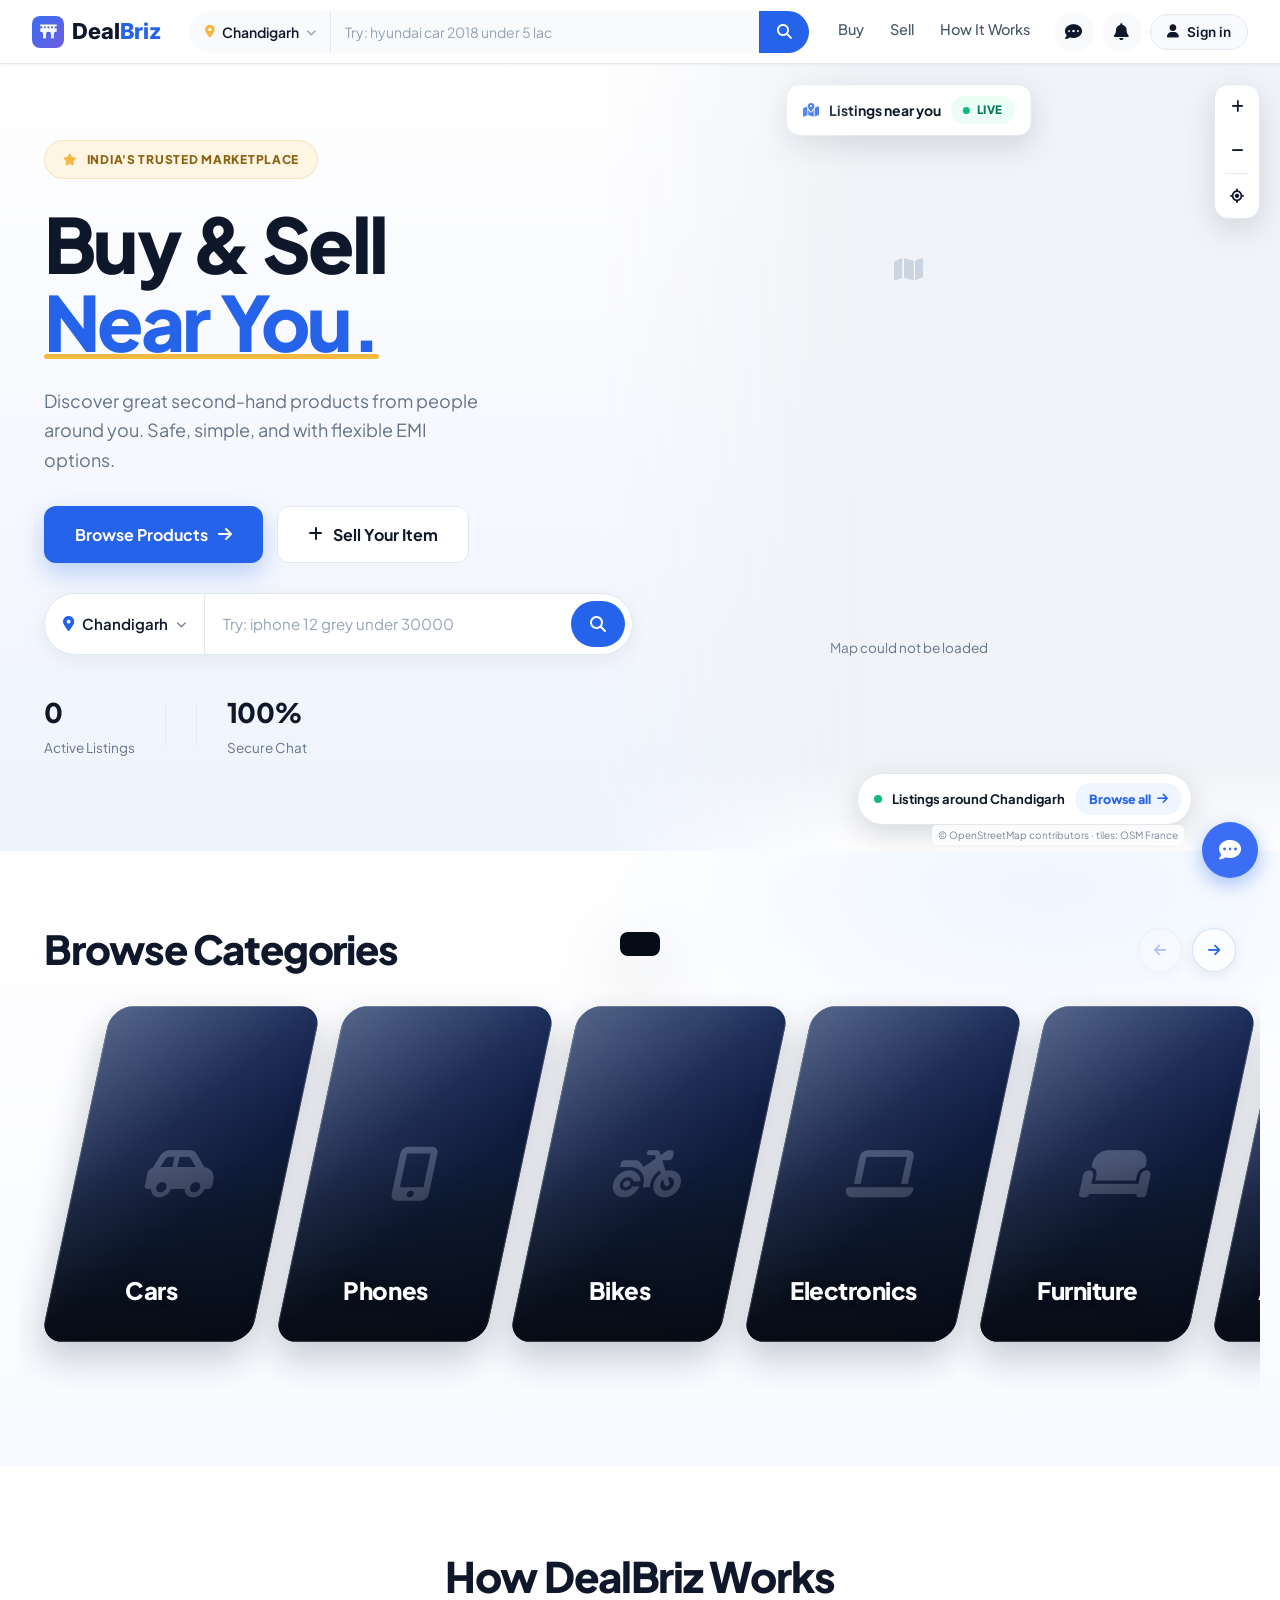
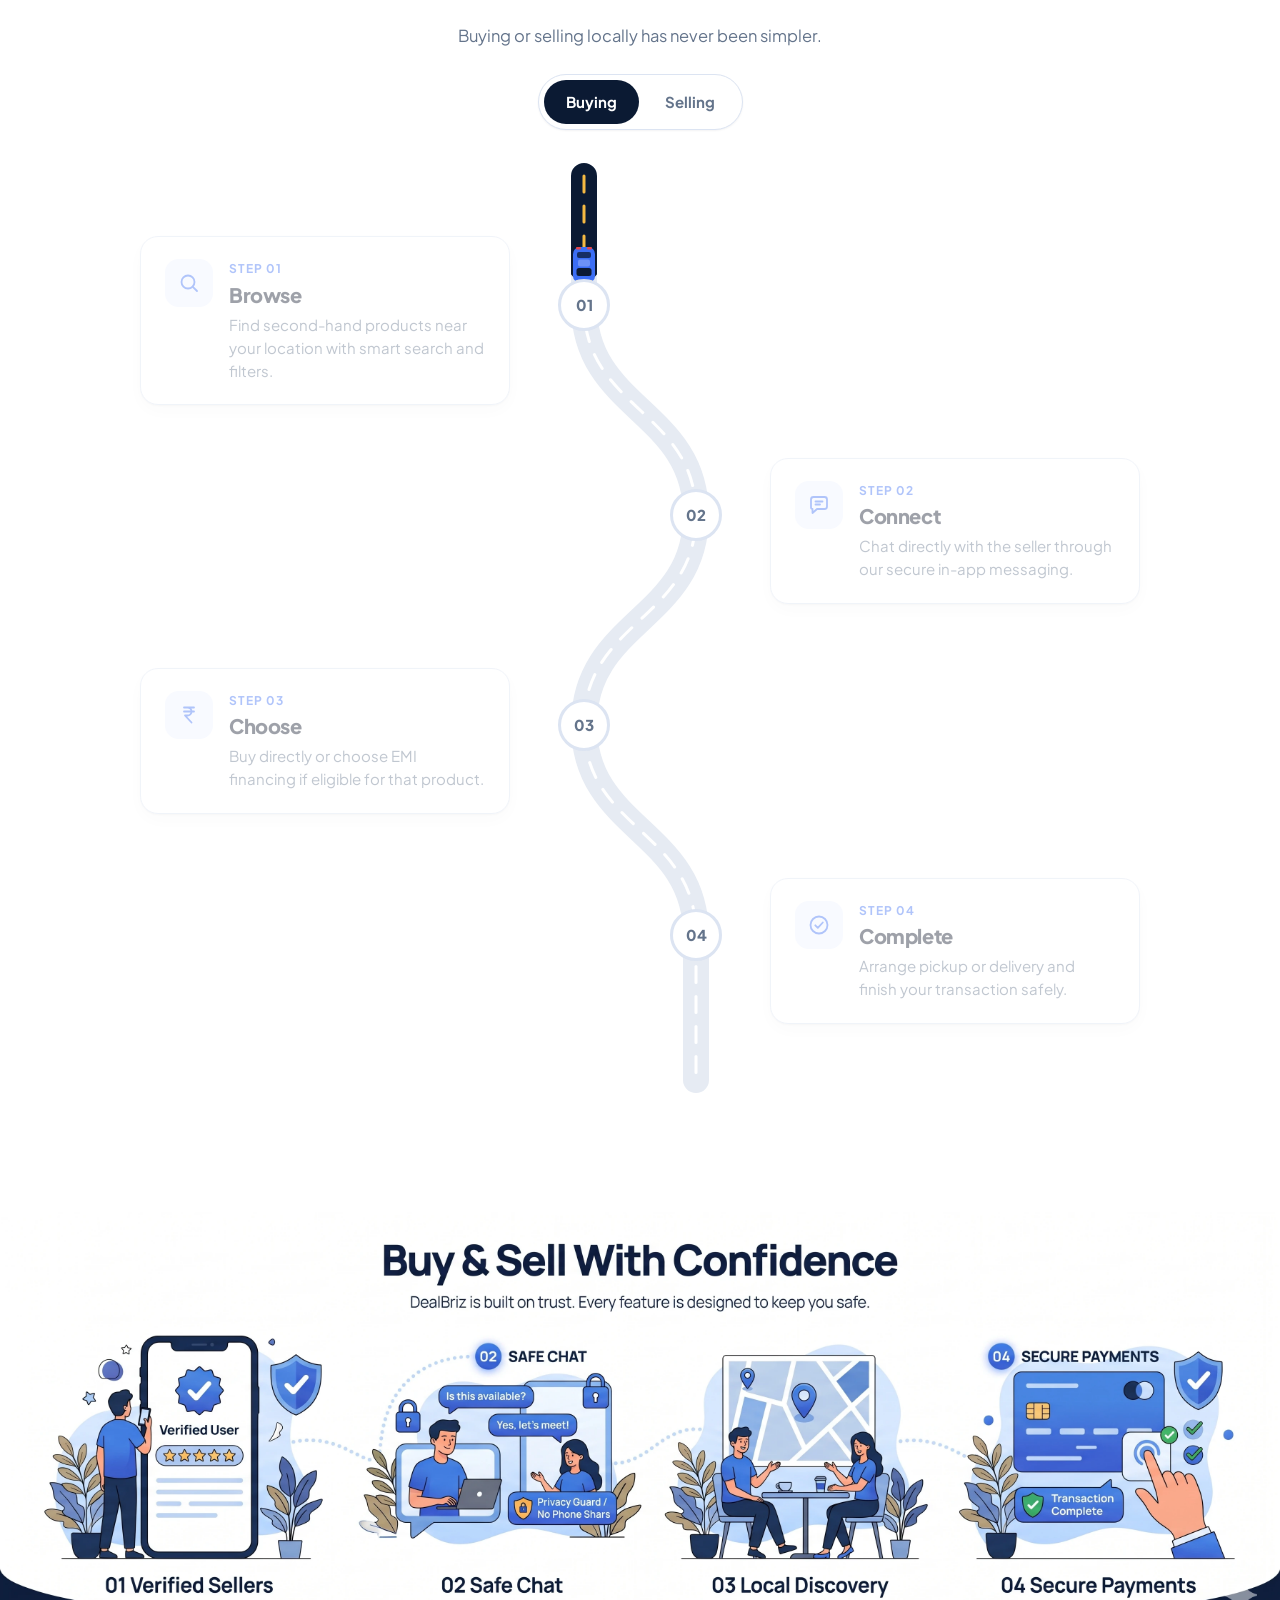
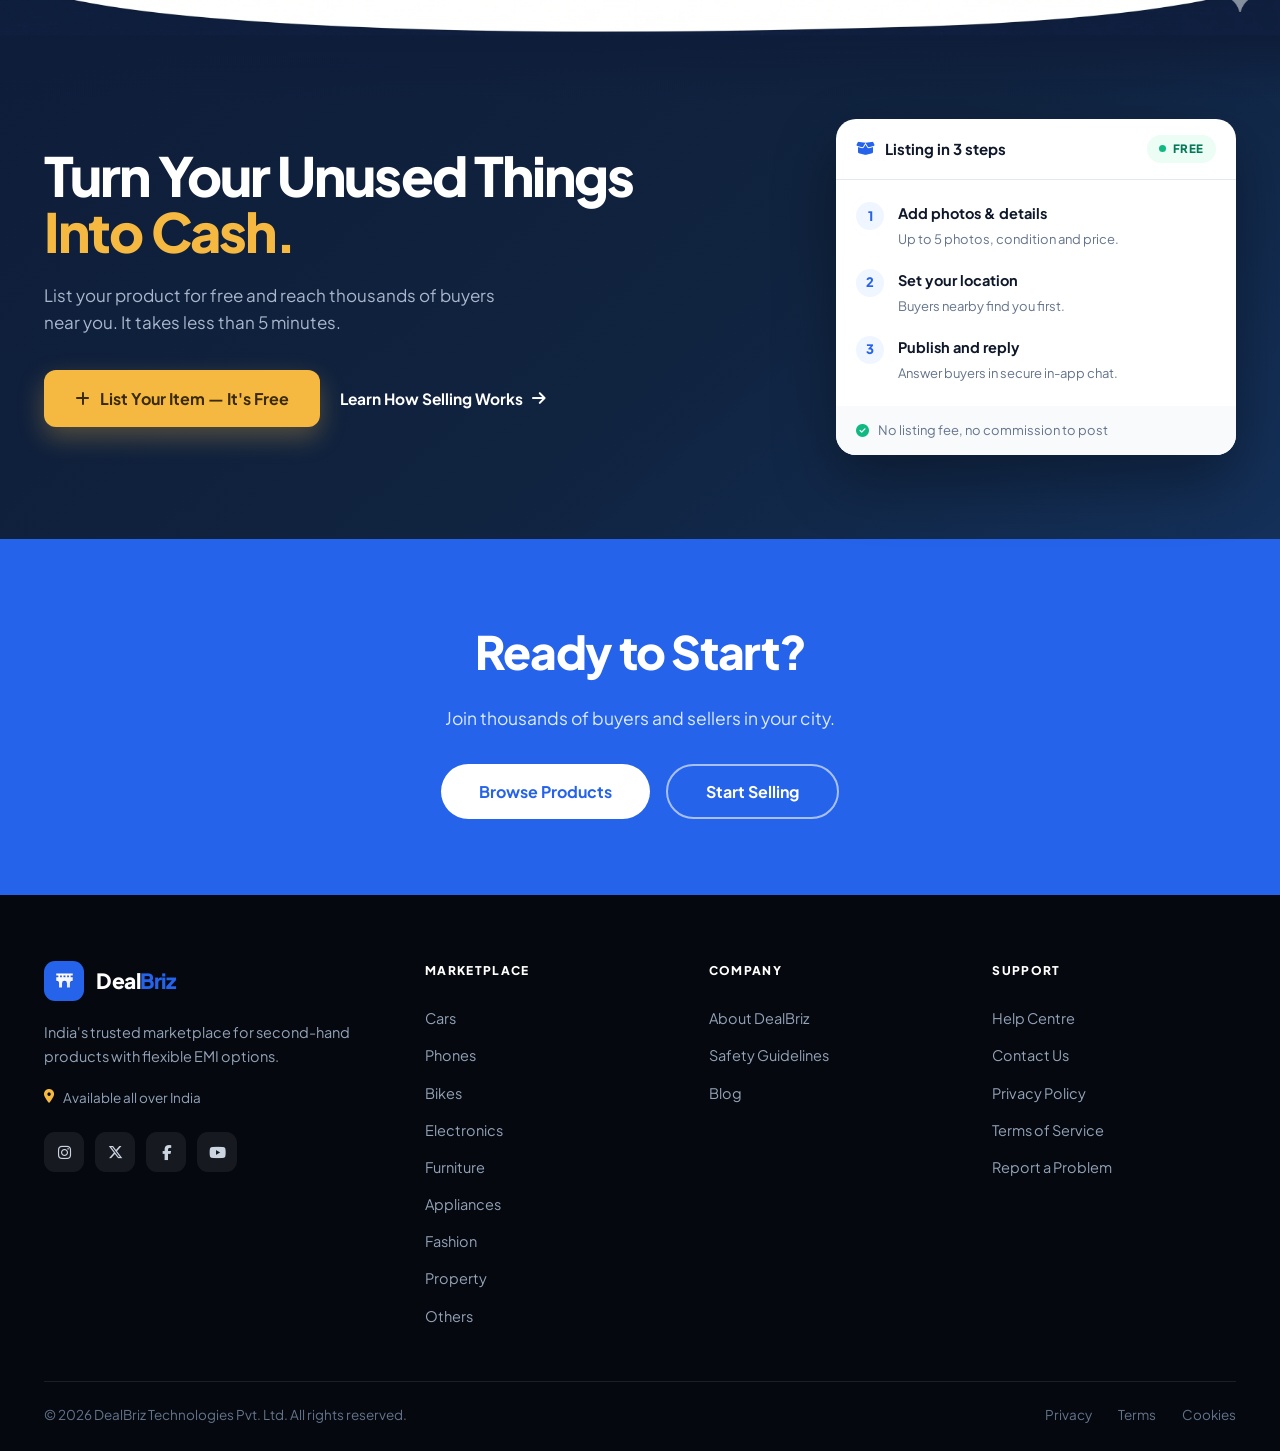
==== commit 39a230d6: "Replace Buy & Sell With Confidence section with poster" ====
--- a/index.html
+++ b/index.html
@@ -24,7 +24,7 @@
 <link rel="stylesheet" href="/style.css?v=20261022a">
 <link rel="stylesheet" href="https://unpkg.com/leaflet@1.9.4/dist/leaflet.css">
 <link rel="stylesheet" href="https://unpkg.com/leaflet.markercluster@1.5.3/dist/MarkerCluster.css">
-<link rel="stylesheet" href="/home.css?v=20261023h">
+<link rel="stylesheet" href="/home.css?v=20261023i">
 <link rel="stylesheet" href="/how-it-works.css?v=20261023e">
 <link rel="stylesheet" href="/deals.css?v=20261022b">
 
@@ -503,36 +503,11 @@
     </div>
   </section>
 
-  <!-- TRUST -->
-  <section class="hb-section">
-    <div class="hb-wrap">
-      <div class="hb-head-center hb-reveal">
-        <h2>Buy &amp; Sell With Confidence</h2>
-        <p>DealBriz is built on trust. Every feature is designed to keep you safe.</p>
-      </div>
-      <div class="hb-trust-grid hb-reveal">
-        <div class="hb-trust-card">
-          <div class="hb-trust-ico" style="background:#EFF6FF;color:#2563EB"><i class="fas fa-shield-halved"></i></div>
-          <h3>Verified Sellers</h3>
-          <p>Know exactly who you're dealing with. Verified profiles build trust.</p>
-        </div>
-        <div class="hb-trust-card">
-          <div class="hb-trust-ico" style="background:#ECFDF5;color:#10B981"><i class="fas fa-comment-dots"></i></div>
-          <h3>Safe Chat</h3>
-          <p>Keep all your conversations inside DealBriz for complete security.</p>
-        </div>
-        <div class="hb-trust-card">
-          <div class="hb-trust-ico" style="background:#FEF6E3;color:#E0A82E"><i class="fas fa-location-dot"></i></div>
-          <h3>Local Discovery</h3>
-          <p>Find products near you. Meet sellers in familiar, public places.</p>
-        </div>
-        <div class="hb-trust-card">
-          <div class="hb-trust-ico" style="background:#F1F5F9;color:#334155"><i class="fas fa-credit-card"></i></div>
-          <h3>Secure Payments</h3>
-          <p>Use supported payment options with full transaction transparency.</p>
-        </div>
-      </div>
-    </div>
+  <!-- BUY & SELL WITH CONFIDENCE -->
+  <section class="hb-buy-sell">
+    <img class="hb-buy-sell-img" src="buy-sell-poster.webp" width="3584" height="1184"
+         alt="Buy and Sell With Confidence: verified sellers, safe chat, local discovery and secure payments."
+         loading="lazy" decoding="async">
   </section>
 
   <!-- SELL BAND -->
--- a/home.css
+++ b/home.css
@@ -501,27 +501,11 @@
 #homePage .hb-disclaimer { color: #7C8BA4; font-size: 12px; line-height: 1.55; margin: 16px 0 0; }
 #homePage .hb-calc .hb-btn { width: 100%; margin-top: 18px; }
 
-/* ----------------------------------------------------------- TRUST */
-#homePage .hb-trust-grid { display: grid; grid-template-columns: repeat(2, 1fr); gap: 20px; }
-#homePage .hb-trust-card {
-  background: var(--hb-panel); border-radius: 18px; padding: 32px 24px; text-align: center;
-}
-#homePage .hb-trust-ico {
-  width: 58px; height: 58px; margin: 0 auto 20px; border-radius: 15px;
-  display: grid; place-items: center; font-size: 22px;
-}
-/* Cards lift like the buttons do. They are not clickable, so the movement is
-   smaller and the shadow softer — enough to feel responsive without implying
-   an action that isn't there. */
-#homePage .hb-trust-card {
-  transition: transform .16s ease, box-shadow .16s ease, border-color .16s ease;
-}
-#homePage .hb-trust-card:hover {
-  transform: translateY(-3px); box-shadow: 0 12px 28px rgba(15,23,42,0.10); border-color: #BFDBFE;
-}
-#homePage .hb-trust-card h3 { font-size: 18px; font-weight: 800; margin: 0 0 10px; letter-spacing: -0.01em; }
-
-#homePage .hb-trust-card p { color: var(--hb-muted); font-size: 14.5px; line-height: 1.6; margin: 0; }
+/* --------------------------------------------- BUY & SELL POSTER */
+/* Designed banner, full-bleed like the other explainer artwork; its navy
+   bottom runs straight into the sell band below. */
+#homePage .hb-buy-sell { background: #fff; padding: 0; }
+#homePage .hb-buy-sell-img { display: block; width: 100%; height: auto; }
 
 /* ------------------------------------------------------ HOW IT WORKS */
 /* The buyer/seller explainer is the scroll-road section, styled in
@@ -652,7 +636,6 @@
   .db-pin, .db-cluster { transition: none; }
   #homePage .hb-btn:hover,
   #homePage .hb-cta-white:hover, #homePage .hb-cta-outline:hover,
-  #homePage .hb-trust-card:hover { transform: none; }
   #homePage .hb-cat-scroll { scroll-behavior: auto; }
   #homePage .hb-cat, #homePage .hb-cat-media img, #homePage .hb-cat-shade { transition: none; }
   #homePage .hb-cat:hover .hb-cat-media img { transform: scale(1.1); }
@@ -666,7 +649,6 @@
   #homePage .hb-cat-name { font-size: 24px; }
   #homePage .hb-cat-count { font-size: 15px; }
   #homePage .hb-cats { padding: 0 88px 0 44px; }
-  #homePage .hb-trust-grid { grid-template-columns: repeat(2, 1fr); }
   .site-footer .sf-grid { grid-template-columns: 1.4fr 1fr 1fr 1fr; }
 }
 
@@ -689,7 +671,6 @@
   /* Below ::before: the hero wash covers the map's left edge and melts into
      it, so there is no seam between the copy side and the map. */
   #homePage .hb-hero-map { inset: 0 0 0 42%; z-index: 0; }
-  #homePage .hb-trust-grid { grid-template-columns: repeat(4, 1fr); }
   #homePage .hb-emi-grid { grid-template-columns: minmax(0,1fr); max-width: 780px; margin: 0 auto; gap: 60px; }
   #homePage .hb-emi-list { grid-template-columns: 1fr; }
   #homePage .hb-sell-grid { grid-template-columns: minmax(0,1.1fr) minmax(0,0.9fr); }
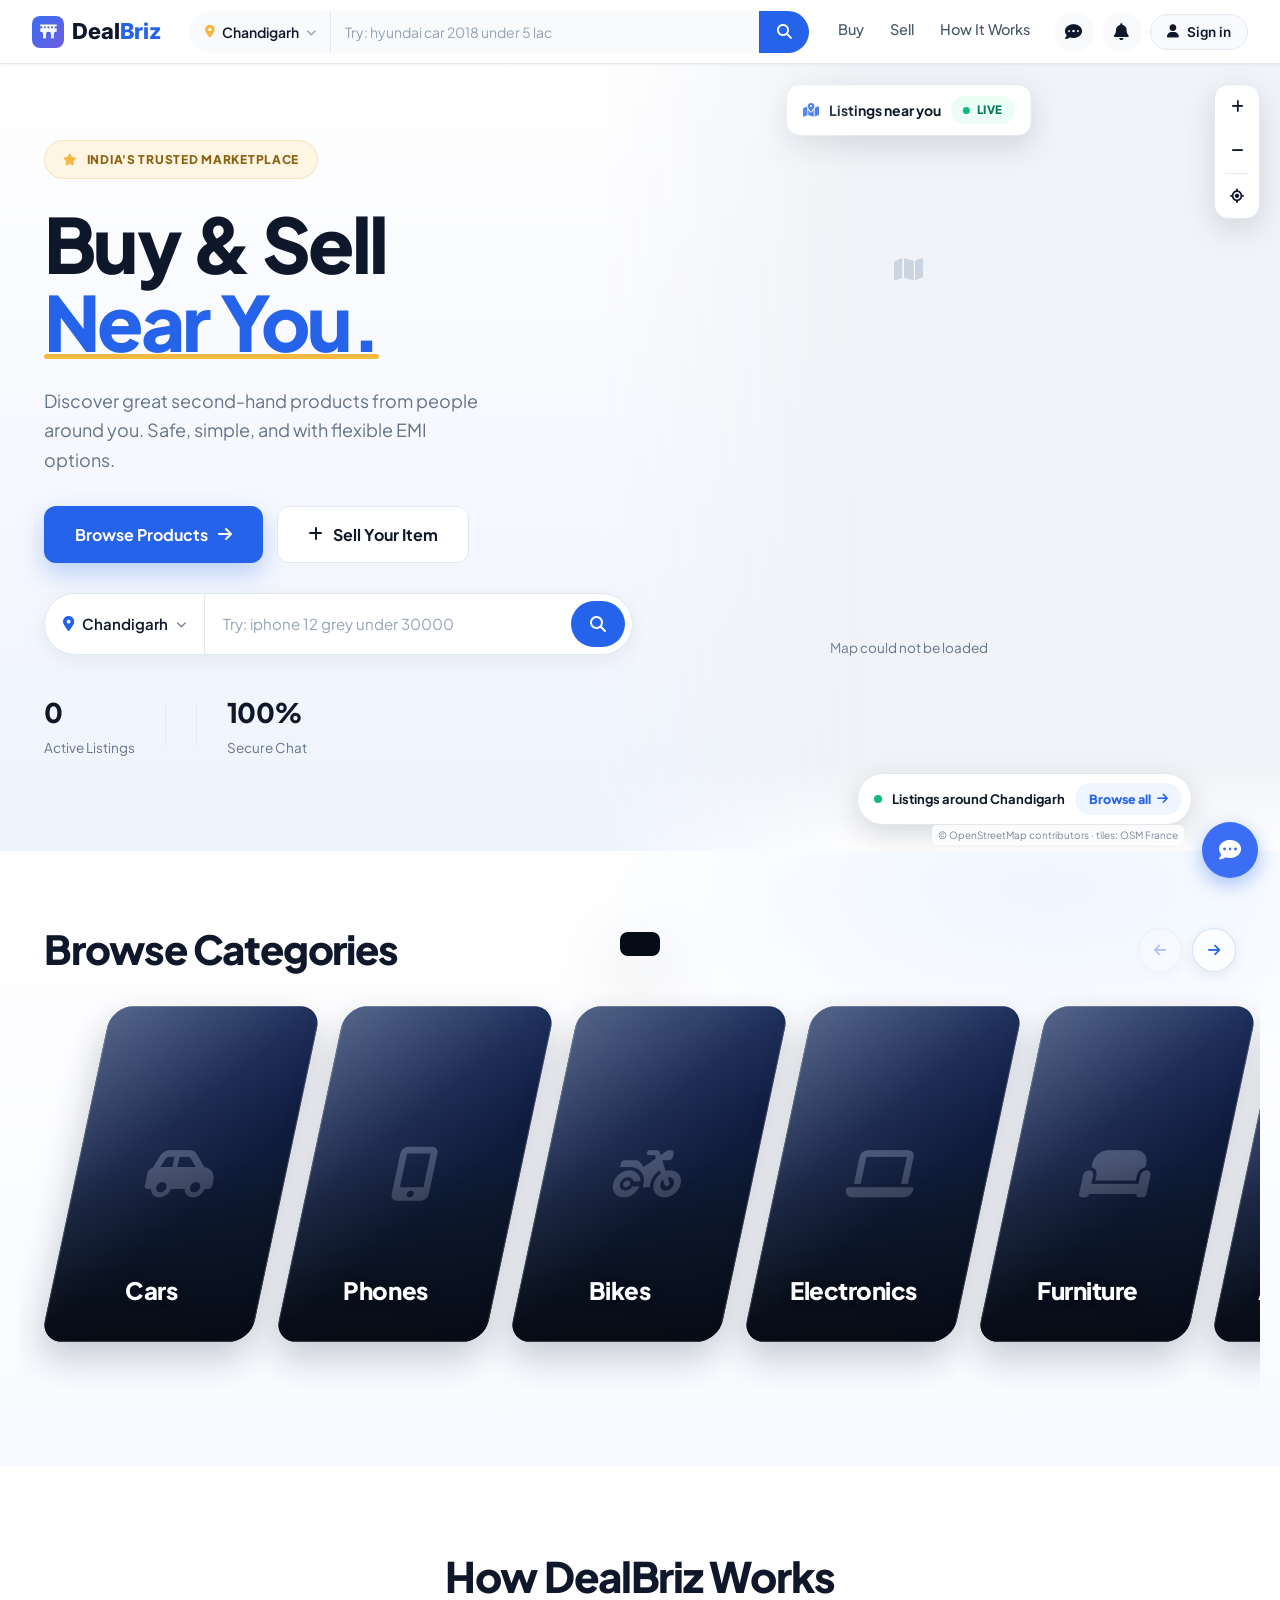
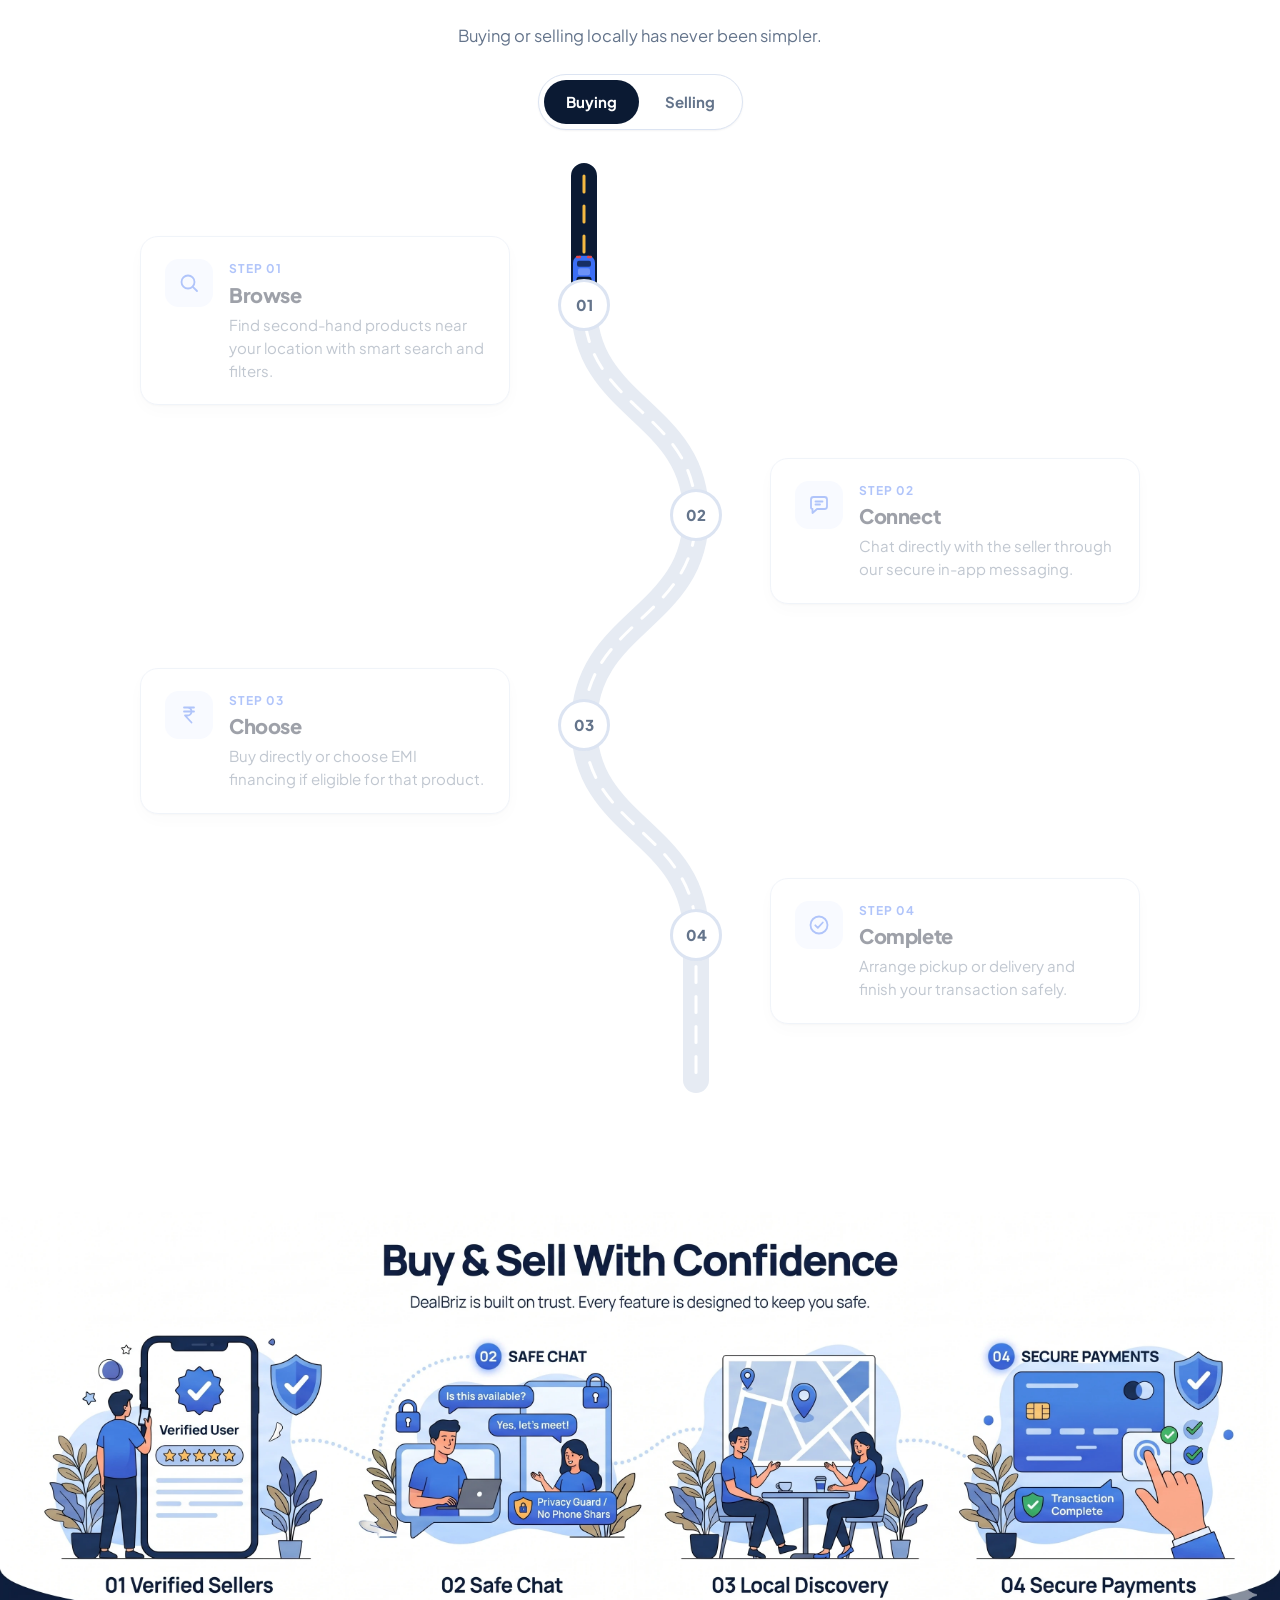
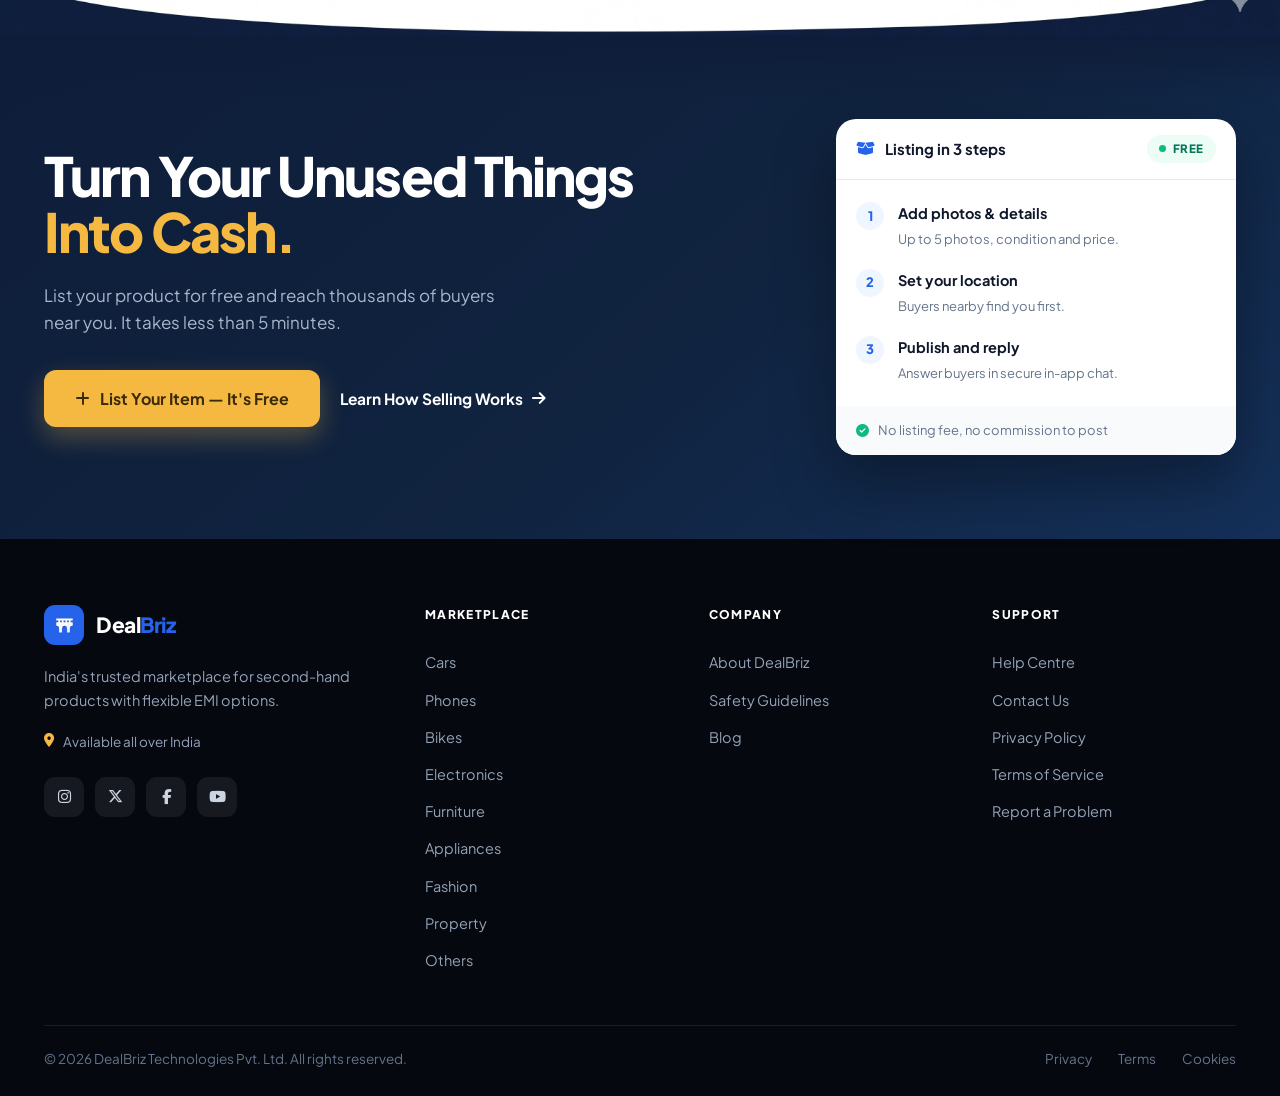
==== commit 0f518dfb: "Remove Ready to Start CTA section" ====
--- a/index.html
+++ b/index.html
@@ -24,7 +24,7 @@
 <link rel="stylesheet" href="/style.css?v=20261022a">
 <link rel="stylesheet" href="https://unpkg.com/leaflet@1.9.4/dist/leaflet.css">
 <link rel="stylesheet" href="https://unpkg.com/leaflet.markercluster@1.5.3/dist/MarkerCluster.css">
-<link rel="stylesheet" href="/home.css?v=20261023i">
+<link rel="stylesheet" href="/home.css?v=20261023j">
 <link rel="stylesheet" href="/how-it-works.css?v=20261023e">
 <link rel="stylesheet" href="/deals.css?v=20261022b">
 
@@ -546,17 +546,6 @@
     </div>
   </section>
 
-  <!-- FINAL CTA -->
-  <section class="hb-cta">
-    <div class="hb-wrap">
-      <h2>Ready to Start?</h2>
-      <p>Join thousands of buyers and sellers in your city.</p>
-      <div class="hb-cta-btns">
-        <button class="hb-cta-white" onclick="showPage('buy')">Browse Products</button>
-        <button class="hb-cta-outline" onclick="startSell()">Start Selling</button>
-      </div>
-    </div>
-  </section>
 </div>
 
 <!-- FOOTER -->
--- a/home.css
+++ b/home.css
@@ -561,21 +561,6 @@
 }
 #homePage .hb-sell-card-foot i { color: var(--hb-green); }
 
-/* ------------------------------------------------------- FINAL CTA */
-#homePage .hb-cta { background: var(--hb-blue); color: #fff; padding: 76px 0; text-align: center; }
-#homePage .hb-cta h2 { font-size: clamp(30px, 5vw, 46px); font-weight: 800; letter-spacing: -0.03em; margin: 0; }
-#homePage .hb-cta p { font-size: 17.5px; margin: 16px auto 32px; max-width: 30ch; color: #DBEAFE; line-height: 1.55; }
-#homePage .hb-cta-btns { display: flex; gap: 16px; justify-content: center; flex-wrap: wrap; }
-/* Same lift as the hero buttons (.hb-btn): transform + shadow on a .16s ease.
-   These sit on a blue panel, so the shadow is darker than the hero's blue one
-   to stay visible. */
-#homePage .hb-cta-white { background: #fff; color: var(--hb-blue); border-radius: 999px; padding: 16px 38px; border: none; cursor: pointer; font-family: var(--hb-font); font-size: 16px; font-weight: 700;
-  transition: transform .16s ease, box-shadow .16s ease, background .16s ease; }
-#homePage .hb-cta-white:hover { background: #F1F5F9; transform: translateY(-2px); box-shadow: 0 10px 24px rgba(0,0,0,0.22); }
-#homePage .hb-cta-outline { background: none; color: #fff; border: 2px solid rgba(255,255,255,0.6); border-radius: 999px; padding: 15px 38px; cursor: pointer; font-family: var(--hb-font); font-size: 16px; font-weight: 700;
-  transition: transform .16s ease, box-shadow .16s ease, background .16s ease, border-color .16s ease; }
-#homePage .hb-cta-outline:hover { background: rgba(255,255,255,0.12); border-color: #fff; transform: translateY(-2px); box-shadow: 0 10px 24px rgba(0,0,0,0.22); }
-
 /* ----------------------------------------------------------- FOOTER */
 /* The footer lives outside #homePage (so the home layout can go full-width),
    which means it would otherwise render on every page. Show it only on the
@@ -635,7 +620,6 @@
   .db-me-wrap::before { animation: none; }
   .db-pin, .db-cluster { transition: none; }
   #homePage .hb-btn:hover,
-  #homePage .hb-cta-white:hover, #homePage .hb-cta-outline:hover,
   #homePage .hb-cat-scroll { scroll-behavior: auto; }
   #homePage .hb-cat, #homePage .hb-cat-media img, #homePage .hb-cat-shade { transition: none; }
   #homePage .hb-cat:hover .hb-cat-media img { transform: scale(1.1); }
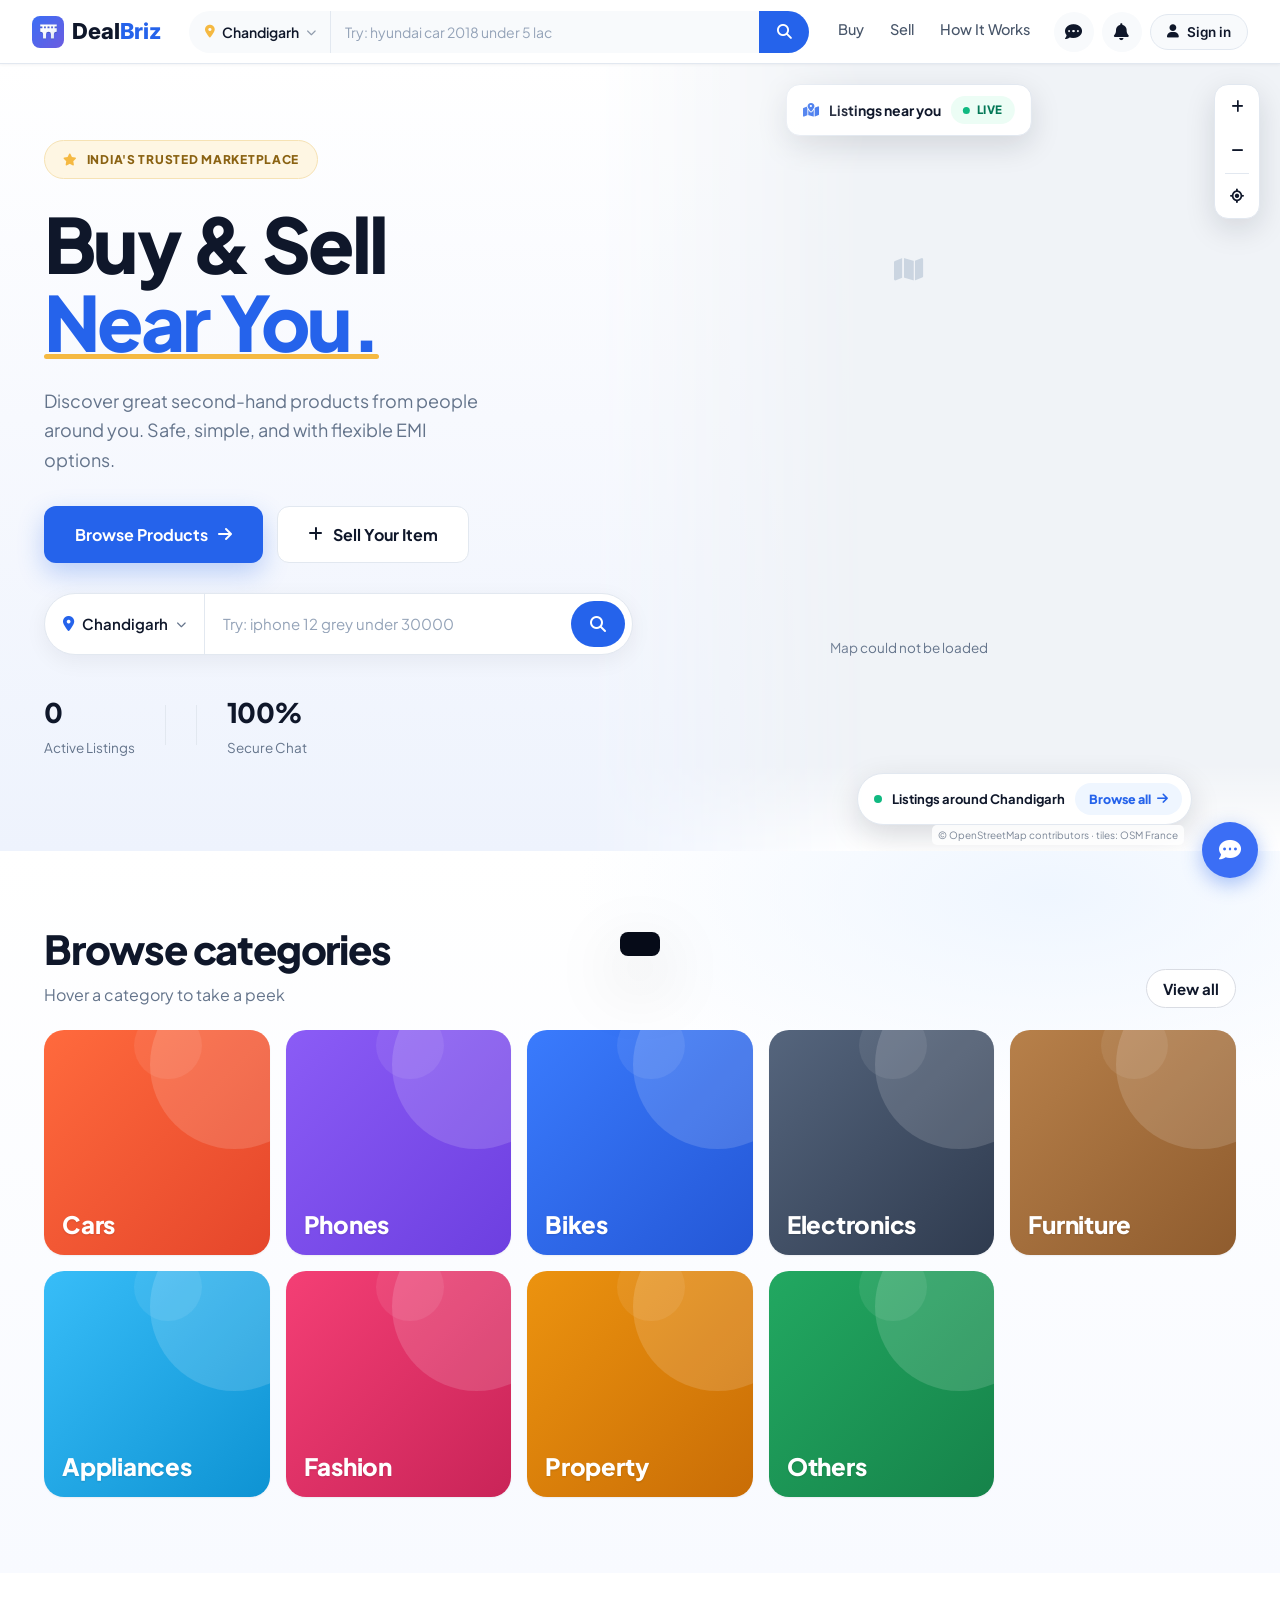
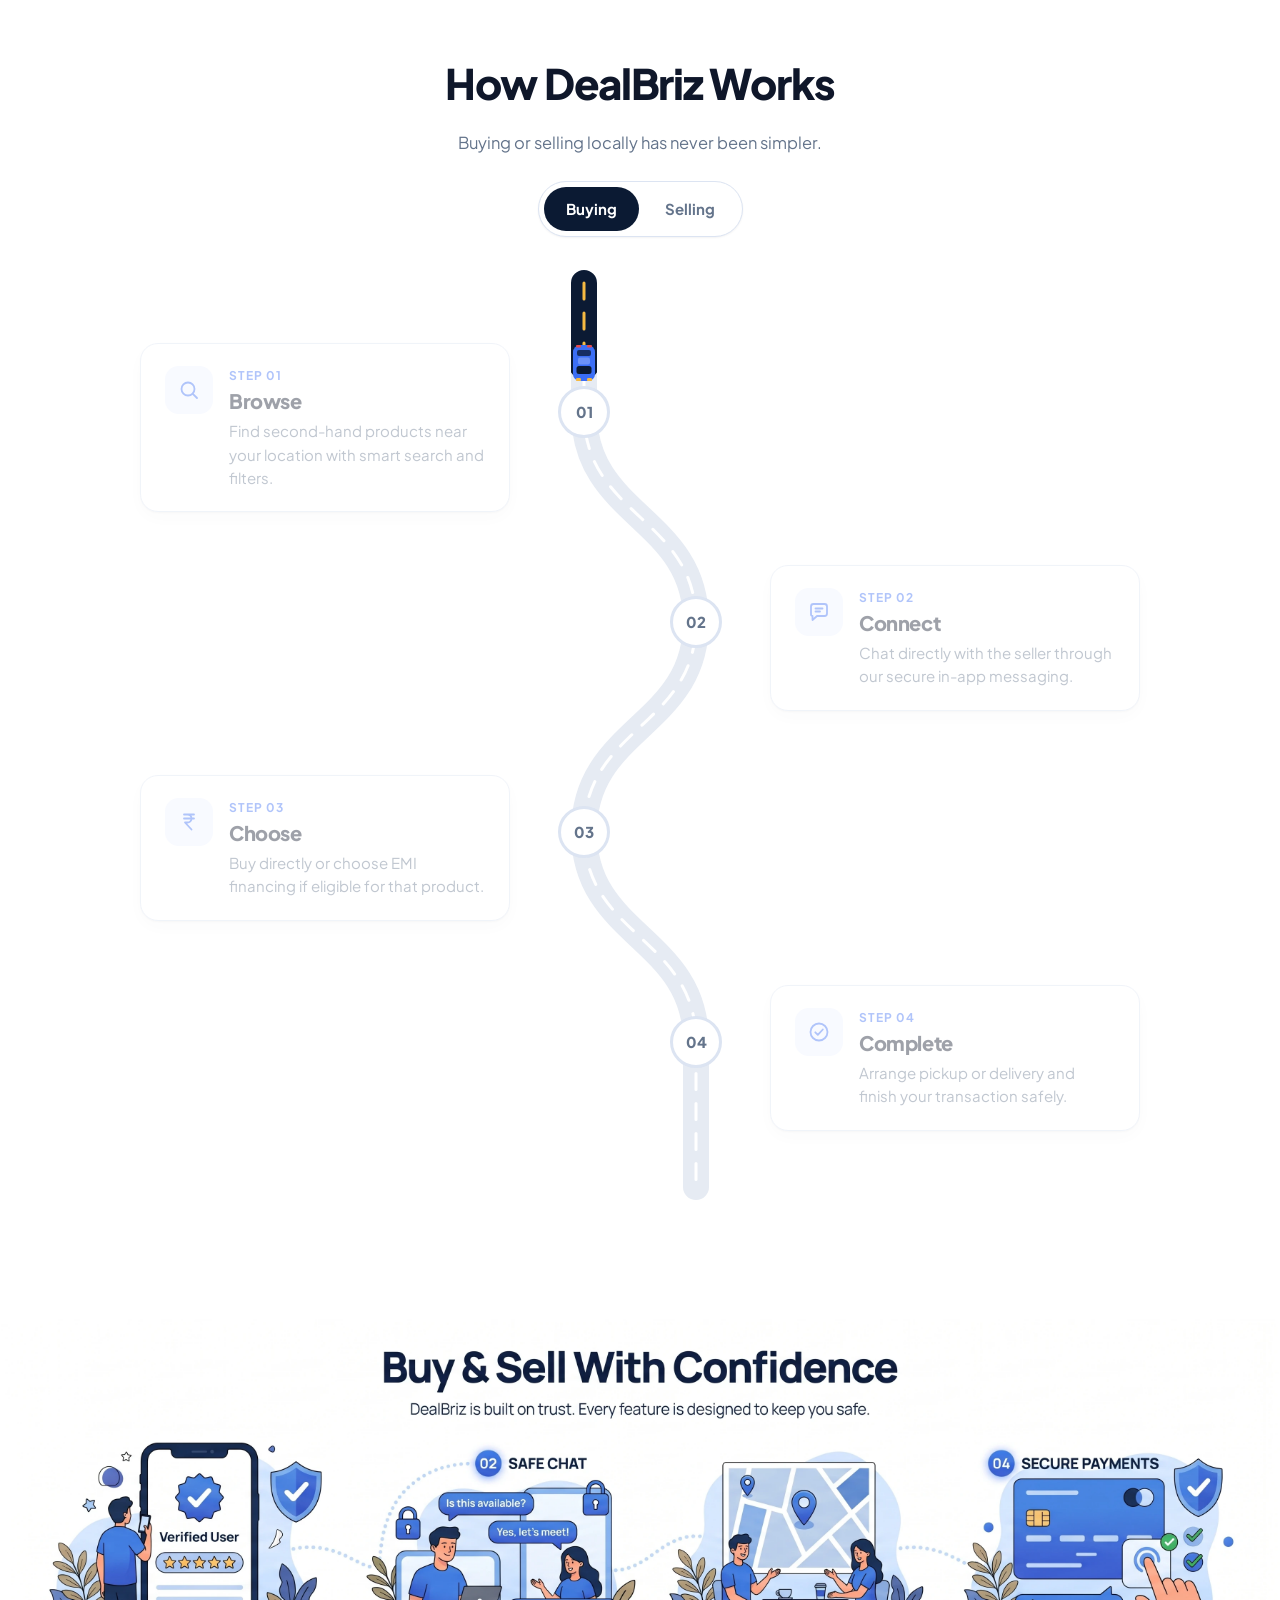
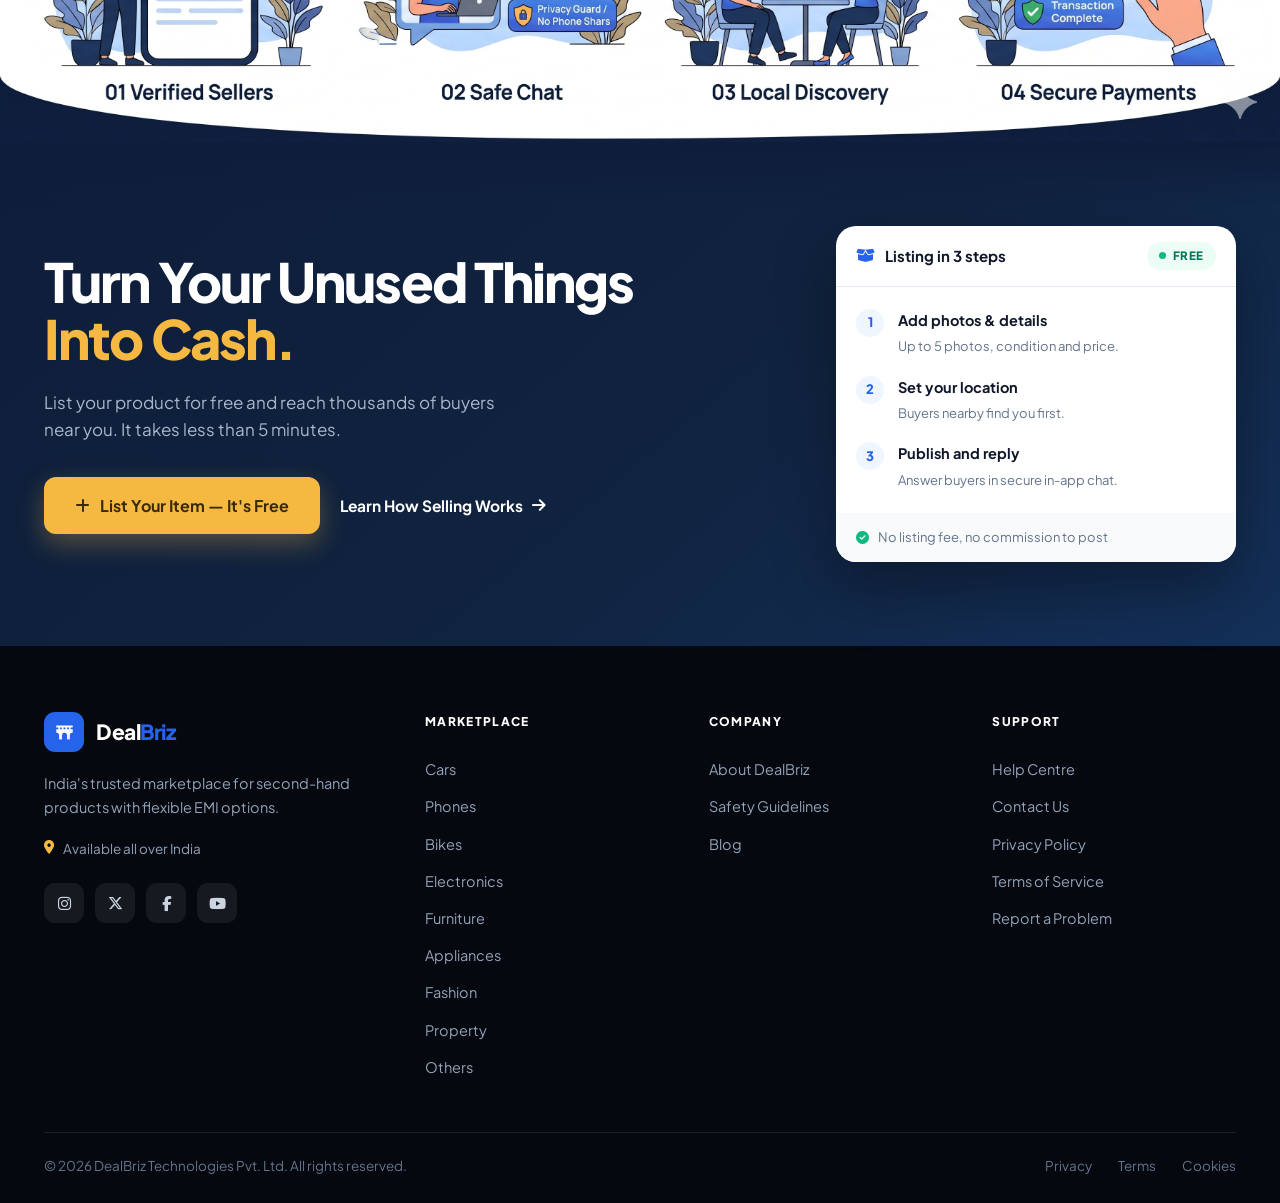
==== commit d3137cd5: "Redesign Browse Categories with hover preview panel" ====
--- a/index.html
+++ b/index.html
@@ -24,8 +24,9 @@
 <link rel="stylesheet" href="/style.css?v=20261022a">
 <link rel="stylesheet" href="https://unpkg.com/leaflet@1.9.4/dist/leaflet.css">
 <link rel="stylesheet" href="https://unpkg.com/leaflet.markercluster@1.5.3/dist/MarkerCluster.css">
-<link rel="stylesheet" href="/home.css?v=20261023j">
+<link rel="stylesheet" href="/home.css?v=20261023k">
 <link rel="stylesheet" href="/how-it-works.css?v=20261023e">
+<link rel="stylesheet" href="/browse-categories.css?v=20261023a">
 <link rel="stylesheet" href="/deals.css?v=20261022b">
 
 <!-- Google tag (gtag.js). send_page_view is off because the app swaps pages
@@ -385,98 +386,46 @@
   </section>
 
   <!-- BROWSE CATEGORIES -->
-  <section class="hb-section hb-section--cats">
+  <section class="hb-section hb-section--cats" id="browseCategories">
     <div class="hb-wrap">
-      <div class="hb-head hb-reveal">
-        <div><h2>Browse Categories</h2></div>
-        <div class="hb-cat-nav">
-          <button type="button" class="hb-cat-nav-btn" id="homeCatPrev" aria-label="Scroll categories left" aria-controls="homeCatScroll"><i class="fas fa-arrow-left"></i></button>
-          <button type="button" class="hb-cat-nav-btn" id="homeCatNext" aria-label="Scroll categories right" aria-controls="homeCatScroll"><i class="fas fa-arrow-right"></i></button>
-        </div>
-      </div>
-      <div class="hb-cat-scroll hb-reveal" id="homeCatScroll" role="region" aria-label="Browse categories" tabindex="0">
-        <div class="hb-cats" id="homeCatGrid">
-          <button type="button" class="hb-cat" onclick="browseCategory('cars')" aria-label="Browse Cars">
-            <span class="hb-cat-media"><img src="https://images.unsplash.com/photo-1492144534655-ae79c964c9d7?auto=format&amp;fit=crop&amp;q=75&amp;w=900" alt="" width="210" height="336" loading="lazy" decoding="async" draggable="false" onerror="this.remove()"></span>
-            <i class="fas fa-car-side hb-cat-ico" aria-hidden="true"></i>
-            <span class="hb-cat-shade" aria-hidden="true"></span>
-            <span class="hb-cat-body"><span class="hb-cat-text">
-              <span class="hb-cat-name">Cars</span>
-              <span class="hb-cat-count" data-cat-count="cars">—</span>
-            </span></span>
-          </button>
-          <button type="button" class="hb-cat" onclick="browseCategory('phones')" aria-label="Browse Phones">
-            <span class="hb-cat-media"><img src="https://images.unsplash.com/photo-1511707171634-5f897ff02aa9?auto=format&amp;fit=crop&amp;q=75&amp;w=900" alt="" width="210" height="336" loading="lazy" decoding="async" draggable="false" onerror="this.remove()"></span>
-            <i class="fas fa-mobile-screen-button hb-cat-ico" aria-hidden="true"></i>
-            <span class="hb-cat-shade" aria-hidden="true"></span>
-            <span class="hb-cat-body"><span class="hb-cat-text">
-              <span class="hb-cat-name">Phones</span>
-              <span class="hb-cat-count" data-cat-count="phones">—</span>
-            </span></span>
-          </button>
-          <button type="button" class="hb-cat" onclick="browseCategory('bikes')" aria-label="Browse Bikes">
-            <span class="hb-cat-media"><img src="https://images.unsplash.com/photo-1558981806-ec527fa84c39?auto=format&amp;fit=crop&amp;q=75&amp;w=900" alt="" width="210" height="336" loading="lazy" decoding="async" draggable="false" onerror="this.remove()"></span>
-            <i class="fas fa-motorcycle hb-cat-ico" aria-hidden="true"></i>
-            <span class="hb-cat-shade" aria-hidden="true"></span>
-            <span class="hb-cat-body"><span class="hb-cat-text">
-              <span class="hb-cat-name">Bikes</span>
-              <span class="hb-cat-count" data-cat-count="bikes">—</span>
-            </span></span>
-          </button>
-          <button type="button" class="hb-cat" onclick="browseCategory('electronics')" aria-label="Browse Electronics">
-            <span class="hb-cat-media"><img src="https://images.unsplash.com/photo-1498049794561-7780e7231661?auto=format&amp;fit=crop&amp;q=75&amp;w=900" alt="" width="210" height="336" loading="lazy" decoding="async" draggable="false" onerror="this.remove()"></span>
-            <i class="fas fa-laptop hb-cat-ico" aria-hidden="true"></i>
-            <span class="hb-cat-shade" aria-hidden="true"></span>
-            <span class="hb-cat-body"><span class="hb-cat-text">
-              <span class="hb-cat-name">Electronics</span>
-              <span class="hb-cat-count" data-cat-count="electronics">—</span>
-            </span></span>
-          </button>
-          <button type="button" class="hb-cat" onclick="browseCategory('furniture')" aria-label="Browse Furniture">
-            <span class="hb-cat-media"><img src="https://images.unsplash.com/photo-1586023492125-27b2c045efd7?auto=format&amp;fit=crop&amp;q=75&amp;w=900" alt="" width="210" height="336" loading="lazy" decoding="async" draggable="false" onerror="this.remove()"></span>
-            <i class="fas fa-couch hb-cat-ico" aria-hidden="true"></i>
-            <span class="hb-cat-shade" aria-hidden="true"></span>
-            <span class="hb-cat-body"><span class="hb-cat-text">
-              <span class="hb-cat-name">Furniture</span>
-              <span class="hb-cat-count" data-cat-count="furniture">—</span>
-            </span></span>
-          </button>
-          <button type="button" class="hb-cat" onclick="browseCategory('appliances')" aria-label="Browse Appliances">
-            <span class="hb-cat-media"><img src="https://images.unsplash.com/photo-1556911220-e15b29be8c8f?auto=format&amp;fit=crop&amp;q=75&amp;w=900" alt="" width="210" height="336" loading="lazy" decoding="async" draggable="false" onerror="this.remove()"></span>
-            <i class="fas fa-plug hb-cat-ico" aria-hidden="true"></i>
-            <span class="hb-cat-shade" aria-hidden="true"></span>
-            <span class="hb-cat-body"><span class="hb-cat-text">
-              <span class="hb-cat-name">Appliances</span>
-              <span class="hb-cat-count" data-cat-count="appliances">—</span>
-            </span></span>
-          </button>
-          <button type="button" class="hb-cat" onclick="browseCategory('fashion')" aria-label="Browse Fashion">
-            <span class="hb-cat-media"><img src="https://images.unsplash.com/photo-1483985988355-763728e1935b?auto=format&amp;fit=crop&amp;q=75&amp;w=900" alt="" width="210" height="336" loading="lazy" decoding="async" draggable="false" onerror="this.remove()"></span>
-            <i class="fas fa-shirt hb-cat-ico" aria-hidden="true"></i>
-            <span class="hb-cat-shade" aria-hidden="true"></span>
-            <span class="hb-cat-body"><span class="hb-cat-text">
-              <span class="hb-cat-name">Fashion</span>
-              <span class="hb-cat-count" data-cat-count="fashion">—</span>
-            </span></span>
-          </button>
-          <button type="button" class="hb-cat" onclick="browseCategory('property')" aria-label="Browse Property">
-            <span class="hb-cat-media"><img src="https://images.unsplash.com/photo-1600596542815-ffad4c1539a9?auto=format&amp;fit=crop&amp;q=75&amp;w=900" alt="" width="210" height="336" loading="lazy" decoding="async" draggable="false" onerror="this.remove()"></span>
-            <i class="fas fa-building hb-cat-ico" aria-hidden="true"></i>
-            <span class="hb-cat-shade" aria-hidden="true"></span>
-            <span class="hb-cat-body"><span class="hb-cat-text">
-              <span class="hb-cat-name">Property</span>
-              <span class="hb-cat-count" data-cat-count="property">—</span>
-            </span></span>
-          </button>
-          <button type="button" class="hb-cat" onclick="browseCategory('others')" aria-label="Browse Others">
-            <span class="hb-cat-media"><img src="https://images.unsplash.com/photo-1587560699334-cc4ff634909a?auto=format&amp;fit=crop&amp;q=75&amp;w=900" alt="" width="210" height="336" loading="lazy" decoding="async" draggable="false" onerror="this.remove()"></span>
-            <i class="fas fa-box hb-cat-ico" aria-hidden="true"></i>
-            <span class="hb-cat-shade" aria-hidden="true"></span>
-            <span class="hb-cat-body"><span class="hb-cat-text">
-              <span class="hb-cat-name">Others</span>
-              <span class="hb-cat-count" data-cat-count="others">—</span>
-            </span></span>
-          </button>
+      <div class="dbz-cats" data-dbz-cats aria-labelledby="dbz-cats-title">
+        <div class="dbz-cats__head hb-reveal">
+          <div>
+            <h2 class="dbz-cats__title" id="dbz-cats-title">Browse categories</h2>
+            <p class="dbz-cats__sub"><span class="t-hover">Hover a category to take a peek</span><span class="t-touch">Tap a category to take a peek</span></p>
+          </div>
+          <button class="dbz-cats__all" type="button" onclick="browseAllCategories()">View all</button>
+        </div>
+
+        <div class="dbz-cats__stage hb-reveal">
+          <ul class="dbz-cats__grid" id="homeCatGrid">
+        <li><button class="dbz-tile" type="button" data-slug="cars" data-name="Cars" data-count="" aria-label="Browse Cars" aria-haspopup="dialog" style="--i:0;--tile-bg:linear-gradient(135deg,#ff6a3d,#e5462b)"><span class="dbz-tile__name">Cars</span><span class="dbz-tile__go" aria-hidden="true"><svg viewBox="0 0 24 24" fill="none" stroke="currentColor" stroke-width="2.4" stroke-linecap="round" stroke-linejoin="round"><path d="M7 17L17 7M9 7h8v8"/></svg></span></button></li>
+        <li><button class="dbz-tile" type="button" data-slug="phones" data-name="Phones" data-count="" aria-label="Browse Phones" aria-haspopup="dialog" style="--i:1;--tile-bg:linear-gradient(135deg,#8b5cf6,#6d3fe0)"><span class="dbz-tile__name">Phones</span><span class="dbz-tile__go" aria-hidden="true"><svg viewBox="0 0 24 24" fill="none" stroke="currentColor" stroke-width="2.4" stroke-linecap="round" stroke-linejoin="round"><path d="M7 17L17 7M9 7h8v8"/></svg></span></button></li>
+        <li><button class="dbz-tile" type="button" data-slug="bikes" data-name="Bikes" data-count="" aria-label="Browse Bikes" aria-haspopup="dialog" style="--i:2;--tile-bg:linear-gradient(135deg,#3a7bfd,#2457d6)"><span class="dbz-tile__name">Bikes</span><span class="dbz-tile__go" aria-hidden="true"><svg viewBox="0 0 24 24" fill="none" stroke="currentColor" stroke-width="2.4" stroke-linecap="round" stroke-linejoin="round"><path d="M7 17L17 7M9 7h8v8"/></svg></span></button></li>
+        <li><button class="dbz-tile" type="button" data-slug="electronics" data-name="Electronics" data-count="" aria-label="Browse Electronics" aria-haspopup="dialog" style="--i:3;--tile-bg:linear-gradient(135deg,#55657d,#2f3b4f)"><span class="dbz-tile__name">Electronics</span><span class="dbz-tile__go" aria-hidden="true"><svg viewBox="0 0 24 24" fill="none" stroke="currentColor" stroke-width="2.4" stroke-linecap="round" stroke-linejoin="round"><path d="M7 17L17 7M9 7h8v8"/></svg></span></button></li>
+        <li><button class="dbz-tile" type="button" data-slug="furniture" data-name="Furniture" data-count="" aria-label="Browse Furniture" aria-haspopup="dialog" style="--i:4;--tile-bg:linear-gradient(135deg,#b7804a,#8f5c2e)"><span class="dbz-tile__name">Furniture</span><span class="dbz-tile__go" aria-hidden="true"><svg viewBox="0 0 24 24" fill="none" stroke="currentColor" stroke-width="2.4" stroke-linecap="round" stroke-linejoin="round"><path d="M7 17L17 7M9 7h8v8"/></svg></span></button></li>
+        <li><button class="dbz-tile" type="button" data-slug="appliances" data-name="Appliances" data-count="" aria-label="Browse Appliances" aria-haspopup="dialog" style="--i:5;--tile-bg:linear-gradient(135deg,#38bdf8,#0e93d3)"><span class="dbz-tile__name">Appliances</span><span class="dbz-tile__go" aria-hidden="true"><svg viewBox="0 0 24 24" fill="none" stroke="currentColor" stroke-width="2.4" stroke-linecap="round" stroke-linejoin="round"><path d="M7 17L17 7M9 7h8v8"/></svg></span></button></li>
+        <li><button class="dbz-tile" type="button" data-slug="fashion" data-name="Fashion" data-count="" aria-label="Browse Fashion" aria-haspopup="dialog" style="--i:6;--tile-bg:linear-gradient(135deg,#f43f75,#c92458)"><span class="dbz-tile__name">Fashion</span><span class="dbz-tile__go" aria-hidden="true"><svg viewBox="0 0 24 24" fill="none" stroke="currentColor" stroke-width="2.4" stroke-linecap="round" stroke-linejoin="round"><path d="M7 17L17 7M9 7h8v8"/></svg></span></button></li>
+        <li><button class="dbz-tile" type="button" data-slug="property" data-name="Property" data-count="" aria-label="Browse Property" aria-haspopup="dialog" style="--i:7;--tile-bg:linear-gradient(135deg,#ec930f,#c96d06)"><span class="dbz-tile__name">Property</span><span class="dbz-tile__go" aria-hidden="true"><svg viewBox="0 0 24 24" fill="none" stroke="currentColor" stroke-width="2.4" stroke-linecap="round" stroke-linejoin="round"><path d="M7 17L17 7M9 7h8v8"/></svg></span></button></li>
+        <li><button class="dbz-tile" type="button" data-slug="others" data-name="Others" data-count="" aria-label="Browse Others" aria-haspopup="dialog" style="--i:8;--tile-bg:linear-gradient(135deg,#22a861,#16834a)"><span class="dbz-tile__name">Others</span><span class="dbz-tile__go" aria-hidden="true"><svg viewBox="0 0 24 24" fill="none" stroke="currentColor" stroke-width="2.4" stroke-linecap="round" stroke-linejoin="round"><path d="M7 17L17 7M9 7h8v8"/></svg></span></button></li>
+          </ul>
+
+          <div class="dbz-panel" role="dialog" aria-label="Category preview" aria-hidden="true" inert>
+            <div class="dbz-panel__content">
+              <span class="dbz-panel__eyebrow">Category</span>
+              <h3 class="dbz-panel__name" data-panel-name></h3>
+              <p class="dbz-panel__count" data-panel-countrow hidden><strong data-panel-count>0</strong> <span data-panel-countword>listings</span></p>
+              <button class="dbz-panel__cta" type="button" data-panel-cta>
+                <span data-panel-cta-label>Browse</span>
+                <svg viewBox="0 0 24 24" fill="none" stroke="currentColor" stroke-width="2.4" stroke-linecap="round" stroke-linejoin="round" aria-hidden="true"><path d="M5 12h14M13 6l6 6-6 6"/></svg>
+              </button>
+              <span class="dbz-panel__hint">Move away to see all categories</span>
+            </div>
+            <div class="dbz-panel__art" data-panel-art></div>
+            <button class="dbz-panel__close" type="button" aria-label="Close and show all categories">
+              <svg viewBox="0 0 24 24" fill="none" stroke="currentColor" stroke-width="2.6" stroke-linecap="round" aria-hidden="true"><path d="M6 6l12 12M18 6L6 18"/></svg>
+            </button>
+          </div>
         </div>
       </div>
     </div>
@@ -1899,11 +1848,12 @@
 <script src="https://cdn.jsdelivr.net/npm/chart.js@4.4.4/dist/chart.umd.min.js"></script>
 <script src="/geo.js?v=20261022c"></script>
 <script src="/api-client.js?v=20261020c"></script>
-<script src="/app.js?v=20261023d"></script>
+<script src="/app.js?v=20261023e"></script>
 <!-- DealLock: offers, deals, loan, handover, admin Deals. After app.js (uses its helpers). -->
 <script src="/deals.js?v=20261022b"></script>
 <!-- Homepage How It Works scroll road (needs the #howItWorks markup above). -->
 <script src="/how-it-works.js?v=20261023d"></script>
+<script src="/browse-categories.js?v=20261023a"></script>
 <div id="reportModal" class="modal-overlay hidden">
   <div class="modal-box" data-enter-flow>
     <button class="modal-close" onclick="closeReportModal()"><i class="fa fa-times"></i></button>
--- a/home.css
+++ b/home.css
@@ -307,129 +307,6 @@
 #homePage .hb-head-center h2 { font-size: clamp(28px, 4.6vw, 42px); font-weight: 800; letter-spacing: -0.03em; margin: 0; }
 #homePage .hb-head-center p { color: var(--hb-muted); font-size: 16.5px; margin: 14px 0 0; line-height: 1.6; }
 
-/* ------------------------------------------------------- CATEGORIES */
-/* Skewed card carousel. The card is skewed -12deg, the photo inside is
-   skewed back and widened so it still fills the parallelogram's corners,
-   and the label is skewed back once more so it reads upright. */
-#homePage .hb-cat-nav { display: none; align-items: center; gap: 10px; }
-#homePage .hb-cat-nav-btn {
-  width: 44px; height: 44px; border-radius: 50%; flex: none;
-  border: 1px solid rgba(37,99,235,0.18);
-  background: rgba(255,255,255,0.65);
-  color: var(--hb-blue);
-  -webkit-backdrop-filter: blur(8px);
-  backdrop-filter: blur(8px);
-  box-shadow: 0 4px 14px rgba(11,26,51,0.08);
-  display: grid; place-items: center; cursor: pointer;
-  font-family: var(--hb-font); font-size: 14px; line-height: 1;
-  transition: background .15s ease, color .15s ease, border-color .15s ease, opacity .15s ease;
-}
-#homePage .hb-cat-nav-btn:hover { background: rgba(255,255,255,0.92); border-color: rgba(37,99,235,0.34); color: var(--hb-blue-dk); }
-#homePage .hb-cat-nav-btn[aria-disabled="true"] { opacity: .35; pointer-events: none; }
-
-#homePage .hb-cat-scroll {
-  position: relative;
-  margin: -14px -24px 0;
-  padding: 14px 0 48px;
-  overflow-x: auto;
-  overflow-y: hidden;
-  overscroll-behavior-x: contain;
-  scrollbar-width: none;
-  -ms-overflow-style: none;
-  scroll-behavior: smooth;
-  cursor: grab;
-}
-#homePage .hb-cat-scroll::-webkit-scrollbar { display: none; }
-#homePage .hb-cat-scroll:focus-visible { outline: 2px solid var(--hb-blue); outline-offset: -2px; border-radius: 18px; }
-#homePage .hb-cat-scroll.is-dragging { cursor: grabbing; scroll-behavior: auto; }
-#homePage .hb-cat-scroll.is-dragging .hb-cat { cursor: grabbing; }
-#homePage .hb-cat-scroll.is-dragging,
-#homePage .hb-cat-scroll.is-dragging * { user-select: none; }
-
-#homePage .hb-cats {
-  display: flex; align-items: center;
-  min-width: max-content;
-  padding: 0 84px 0 24px;
-}
-
-#homePage .hb-cat {
-  position: relative;
-  flex: 0 0 180px; height: 288px;
-  margin: 0 8px; padding: 0;
-  border: 0; border-radius: 16px;
-  background: #0B1120;
-  overflow: hidden;
-  transform: skewX(-12deg);
-  box-shadow: 0 16px 36px rgba(11,26,51,0.22);
-  cursor: pointer;
-  transition: box-shadow .3s ease;
-  -webkit-tap-highlight-color: transparent;
-}
-#homePage .hb-cat:hover { z-index: 2; box-shadow: 0 26px 56px rgba(37,99,235,0.28); }
-#homePage .hb-cat:focus-visible { outline: 3px solid var(--hb-blue); outline-offset: 3px; z-index: 3; }
-/* Glass rim + top-left gloss, painted above the photo. */
-#homePage .hb-cat::after {
-  content: ''; position: absolute; inset: 0; z-index: 2;
-  background: linear-gradient(135deg, rgba(255,255,255,0.28) 0%, rgba(255,255,255,0.06) 38%, rgba(255,255,255,0) 60%);
-  box-shadow: inset 0 0 0 1px rgba(255,255,255,0.20);
-  pointer-events: none;
-}
-
-#homePage .hb-cat-media {
-  position: absolute; top: 0; left: -20%; z-index: 1;
-  width: 140%; height: 100%;
-  display: block; overflow: hidden;
-  transform: skewX(12deg);
-  pointer-events: none;
-}
-#homePage .hb-cat-media img {
-  display: block; width: 100%; height: 100%;
-  object-fit: cover;
-  filter: saturate(.92) contrast(1.02) brightness(1.02);
-  transform: scale(1.1);
-  transition: transform .7s ease-out, filter .7s ease-out;
-  -webkit-user-drag: none;
-  user-select: none;
-}
-#homePage .hb-cat:hover .hb-cat-media img { transform: scale(1.25); }
-
-#homePage .hb-cat-ico {
-  position: absolute; inset: 0; z-index: 0;
-  display: grid; place-items: center;
-  font-size: 54px; color: rgba(255,255,255,0.30);
-  pointer-events: none;
-}
-#homePage .hb-cat-shade {
-  position: absolute; inset: 0; z-index: 2;
-  background:
-    linear-gradient(to top, rgba(5,8,15,0.78) 0%, rgba(5,8,15,0.30) 26%, rgba(5,8,15,0) 55%),
-    linear-gradient(160deg, rgba(37,99,235,0.30) 0%, rgba(30,64,175,0.26) 38%, rgba(18,37,63,0.42) 72%, rgba(11,26,51,0.60) 100%);
-  opacity: 1;
-  transition: opacity .3s ease;
-  pointer-events: none;
-}
-/* Hover polishes the glass a touch instead of darkening it. */
-#homePage .hb-cat:hover .hb-cat-shade { opacity: .92; }
-
-#homePage .hb-cat-body {
-  position: absolute; inset: 0; z-index: 3;
-  display: flex; flex-direction: column; justify-content: flex-end;
-  padding: 22px 22px 30px;
-  pointer-events: none;
-}
-#homePage .hb-cat-text { display: block; transform: skewX(12deg) translateX(-4px); }
-#homePage .hb-cat-name {
-  display: block;
-  font-size: 20px; font-weight: 800; letter-spacing: -0.02em; line-height: 1;
-  color: #fff;
-  text-shadow: 0 2px 10px rgba(3,8,20,0.45);
-}
-#homePage .hb-cat-count {
-  display: block; margin-top: 8px;
-  font-size: 14px; font-weight: 600; color: #DBEAFE;
-  text-shadow: 0 1px 6px rgba(3,8,20,0.4);
-}
-
 /* --------------------------------------------------------- EMI BAND */
 #homePage .hb-emi {
   background:
@@ -620,19 +497,10 @@
   .db-me-wrap::before { animation: none; }
   .db-pin, .db-cluster { transition: none; }
   #homePage .hb-btn:hover,
-  #homePage .hb-cat-scroll { scroll-behavior: auto; }
-  #homePage .hb-cat, #homePage .hb-cat-media img, #homePage .hb-cat-shade { transition: none; }
-  #homePage .hb-cat:hover .hb-cat-media img { transform: scale(1.1); }
 }
 
 /* ------------------------------------------------------ BREAKPOINTS */
 @media (min-width: 700px) {
-  #homePage .hb-cat-nav { display: flex; }
-  #homePage .hb-cat { flex-basis: 210px; height: 336px; margin: 0 12px; border-radius: 22px; }
-  #homePage .hb-cat-body { padding: 26px 26px 32px; }
-  #homePage .hb-cat-name { font-size: 24px; }
-  #homePage .hb-cat-count { font-size: 15px; }
-  #homePage .hb-cats { padding: 0 88px 0 44px; }
   .site-footer .sf-grid { grid-template-columns: 1.4fr 1fr 1fr 1fr; }
 }
 
--- a/browse-categories.css
+++ b/browse-categories.css
@@ -0,0 +1,175 @@
+/* ------------------------------------------------------- CATEGORIES */
+/* 5-up tiles that expand into one panel, which grows out of whichever tile
+   is hovered (clip-path from the tile's rect). Vector art is inline in
+   browse-categories.js, so no images are downloaded. */
+.dbz-cats {
+  --gap: 16px;
+  --radius: 20px;
+  --ink: var(--hb-text);
+  --muted: var(--hb-muted);
+  --ease: cubic-bezier(.22, 1, .36, 1);
+  color: var(--ink);
+  font-family: var(--hb-font);
+}
+.dbz-cats *,
+.dbz-cats *::before,
+.dbz-cats *::after { box-sizing: border-box; }
+
+.dbz-cats__head { display: flex; align-items: flex-end; justify-content: space-between; gap: 16px; margin-bottom: 22px; }
+.dbz-cats__title { margin: 0; font-size: clamp(28px, 4.6vw, 40px); font-weight: 800; letter-spacing: -.03em; line-height: 1.12; }
+.dbz-cats__sub { margin: 10px 0 0; color: var(--muted); font-size: 16px; }
+.dbz-cats__sub .t-touch { display: none; }
+@media (hover: none), (pointer: coarse) {
+  .dbz-cats__sub .t-hover { display: none; }
+  .dbz-cats__sub .t-touch { display: inline; }
+}
+.dbz-cats__all {
+  flex: none; font-family: var(--hb-font); font-weight: 700; font-size: 15px;
+  color: var(--ink); background: #fff; cursor: pointer;
+  padding: 9px 16px; border-radius: 999px; border: 1.5px solid #d9dce3;
+  transition: background .2s, border-color .2s;
+}
+.dbz-cats__all:hover { border-color: #b9bdc8; }
+.dbz-cats__all:focus-visible { outline: 3px solid var(--hb-blue); outline-offset: 3px; }
+
+.dbz-cats__stage { position: relative; }
+
+/* ---------- grid: 5 on top, 4 below ---------- */
+.dbz-cats__grid {
+  display: grid; grid-template-columns: repeat(5, 1fr); gap: var(--gap);
+  list-style: none; margin: 0; padding: 0;
+}
+.dbz-cats__grid > li { display: flex; }
+.dbz-tile {
+  position: relative; display: flex; align-items: flex-end; width: 100%;
+  aspect-ratio: 1 / 1; padding: 18px; border: 0; border-radius: var(--radius);
+  background: var(--tile-bg); color: #fff; font-family: inherit;
+  text-align: left; cursor: pointer; overflow: hidden; isolation: isolate;
+  box-shadow: 0 1px 2px rgba(16, 24, 40, .06);
+  transition: transform .4s var(--ease), opacity .3s ease, box-shadow .4s var(--ease);
+}
+.dbz-tile::before,
+.dbz-tile::after {
+  content: ""; position: absolute; border-radius: 50%; background: rgba(255, 255, 255, .14);
+  z-index: -1; transition: transform .5s var(--ease);
+}
+.dbz-tile::before { width: 75%; aspect-ratio: 1; right: -22%; top: -22%; }
+.dbz-tile::after { width: 30%; aspect-ratio: 1; right: 30%; top: -8%; background: rgba(255, 255, 255, .08); }
+.dbz-tile__name { font-weight: 800; font-size: clamp(16px, 1.9vw, 24px); line-height: 1.1; letter-spacing: -.01em; text-shadow: 0 1px 2px rgba(0, 0, 0, .12); }
+.dbz-tile__go {
+  position: absolute; top: 14px; right: 14px; width: 32px; height: 32px; border-radius: 50%;
+  background: rgba(255, 255, 255, .22); display: grid; place-items: center;
+  opacity: 0; transform: translate(-6px, 6px); transition: opacity .25s, transform .35s var(--ease);
+}
+.dbz-tile__go svg { width: 16px; height: 16px; }
+.dbz-tile:hover,
+.dbz-tile:focus-visible { transform: translateY(-4px); box-shadow: 0 14px 30px -12px rgba(16, 24, 40, .35); }
+.dbz-tile:hover::before { transform: scale(1.12); }
+.dbz-tile:hover .dbz-tile__go,
+.dbz-tile:focus-visible .dbz-tile__go { opacity: 1; transform: none; }
+.dbz-tile:focus-visible { outline: 3px solid var(--hb-text); outline-offset: 3px; }
+
+/* other categories disappear */
+.dbz-cats__stage.is-open .dbz-tile {
+  opacity: 0; transform: scale(.9); pointer-events: none;
+  transition-delay: calc(var(--i) * 22ms);
+}
+
+/* ---------- expanded panel ---------- */
+.dbz-panel {
+  position: absolute; inset: 0; z-index: 2; overflow: hidden; cursor: pointer;
+  color: #fff; border-radius: var(--radius); background: var(--panel-bg, #333);
+  visibility: hidden;
+  clip-path: inset(var(--ct, 0) var(--cr, 0) var(--cb, 0) var(--cl, 0) round var(--radius));
+  transition: clip-path .6s cubic-bezier(.65, 0, .35, 1), visibility 0s linear .6s;
+}
+.dbz-cats__stage.is-open .dbz-panel {
+  visibility: visible; clip-path: inset(0 0 0 0 round var(--radius));
+  transition: clip-path .6s cubic-bezier(.65, 0, .35, 1), visibility 0s;
+}
+.dbz-panel::before {
+  content: ""; position: absolute; right: -12%; top: 50%; width: 62%; aspect-ratio: 1;
+  border-radius: 50%; background: rgba(255, 255, 255, .1); transform: translateY(-50%);
+}
+.dbz-panel::after {
+  content: ""; position: absolute; left: 0; right: 0; bottom: 0; height: 10%;
+  background: rgba(0, 0, 0, .08);
+}
+
+.dbz-panel__content {
+  position: relative; z-index: 2; height: 100%; max-width: 56%;
+  padding: clamp(20px, 4.5vw, 52px);
+  display: flex; flex-direction: column; justify-content: center; align-items: flex-start;
+}
+.dbz-panel__content > * { opacity: 0; transform: translateY(14px); transition: opacity .35s ease, transform .5s var(--ease); }
+.is-open .dbz-panel__content > * { opacity: 1; transform: none; }
+.is-open .dbz-panel__content > :nth-child(1) { transition-delay: .22s; }
+.is-open .dbz-panel__content > :nth-child(2) { transition-delay: .28s; }
+.is-open .dbz-panel__content > :nth-child(3) { transition-delay: .34s; }
+.is-open .dbz-panel__content > :nth-child(4) { transition-delay: .4s; }
+.is-open .dbz-panel__content > :nth-child(5) { transition-delay: .5s; }
+
+.dbz-panel__eyebrow { font-size: 13px; font-weight: 600; letter-spacing: .08em; text-transform: uppercase; opacity: .85; }
+.dbz-panel__name { margin: 6px 0 0; font-size: clamp(34px, 5.6vw, 72px); font-weight: 800; line-height: 1; letter-spacing: -.03em; }
+.dbz-panel__count { margin: 14px 0 0; font-size: clamp(15px, 1.6vw, 19px); font-weight: 500; }
+.dbz-panel__count strong { font-size: 1.5em; font-weight: 800; font-variant-numeric: tabular-nums; margin-right: 4px; }
+.dbz-panel__cta {
+  margin-top: 22px; display: inline-flex; align-items: center; gap: 10px;
+  background: #fff; color: var(--ink); border: 0; cursor: pointer;
+  font-family: var(--hb-font); font-weight: 700; font-size: 16px;
+  padding: 13px 20px; border-radius: 999px; box-shadow: 0 10px 24px -10px rgba(0, 0, 0, .4);
+  transition: gap .25s var(--ease), transform .25s var(--ease);
+}
+.dbz-panel__cta svg { width: 18px; height: 18px; }
+.dbz-panel__cta:hover { gap: 16px; }
+.dbz-panel__cta:focus-visible { outline: 3px solid #fff; outline-offset: 3px; }
+.dbz-panel__hint { margin-top: 18px; font-size: 13px; opacity: .75; }
+@media (hover: none), (pointer: coarse) { .dbz-panel__hint { display: none; } }
+
+.dbz-panel__close {
+  position: absolute; top: 14px; right: 14px; z-index: 3; width: 38px; height: 38px;
+  border: 0; border-radius: 50%; cursor: pointer; background: rgba(0, 0, 0, .22); color: #fff;
+  display: grid; place-items: center; transition: background .2s;
+}
+.dbz-panel__close:hover { background: rgba(0, 0, 0, .38); }
+.dbz-panel__close:focus-visible { outline: 3px solid #fff; outline-offset: 3px; }
+.dbz-panel__close svg { width: 16px; height: 16px; }
+
+/* vector slides in from the right and stops with only half of it visible */
+.dbz-panel__art { position: absolute; right: 0; bottom: 9%; height: 74%; z-index: 1; pointer-events: none; transform: translateX(50%); }
+.dbz-panel__art svg { display: block; height: 100%; width: auto; filter: drop-shadow(0 18px 24px rgba(0, 0, 0, .18)); }
+.is-open .dbz-panel__art { animation: dbz-drive 1s var(--ease) .18s both; }
+@keyframes dbz-drive {
+  0% { transform: translateX(125%); }
+  72% { transform: translateX(46%); }
+  100% { transform: translateX(50%); }
+}
+.dbz-wheel { transform-box: fill-box; transform-origin: center; }
+.is-open .dbz-wheel { animation: dbz-spin 1s var(--ease) .18s both; }
+@keyframes dbz-spin { from { transform: rotate(0); } to { transform: rotate(-900deg); } }
+
+/* ---------- tablet / mobile ---------- */
+@media (max-width: 760px) {
+  .dbz-cats__all { padding: 6px 12px; font-size: 14px; }
+  .dbz-cats__grid {
+    grid-template-columns: repeat(5, minmax(124px, 38vw)); gap: 12px;
+    overflow-x: auto; scroll-snap-type: x mandatory; scroll-padding-inline: 24px;
+    scrollbar-width: none; margin: 0 -24px; padding: 0 24px 4px;
+  }
+  .dbz-cats__grid::-webkit-scrollbar { display: none; }
+  .dbz-cats__grid > li { scroll-snap-align: start; }
+  .dbz-tile { padding: 14px; }
+  .dbz-panel__content { max-width: 64%; padding: 20px; }
+  .dbz-panel__cta { padding: 11px 16px; font-size: 15px; margin-top: 16px; }
+  .dbz-panel__art { height: 52%; bottom: 10%; }
+}
+
+@media (prefers-reduced-motion: reduce) {
+  .dbz-tile,
+  .dbz-panel__content > * { transition: opacity .2s ease !important; transform: none !important; }
+  .dbz-panel,
+  .dbz-cats__stage.is-open .dbz-panel { clip-path: none; opacity: 0; transition: opacity .2s, visibility 0s linear .2s; }
+  .dbz-cats__stage.is-open .dbz-panel { opacity: 1; transition: opacity .2s, visibility 0s; }
+  .is-open .dbz-panel__art,
+  .is-open .dbz-wheel { animation: none; }
+}
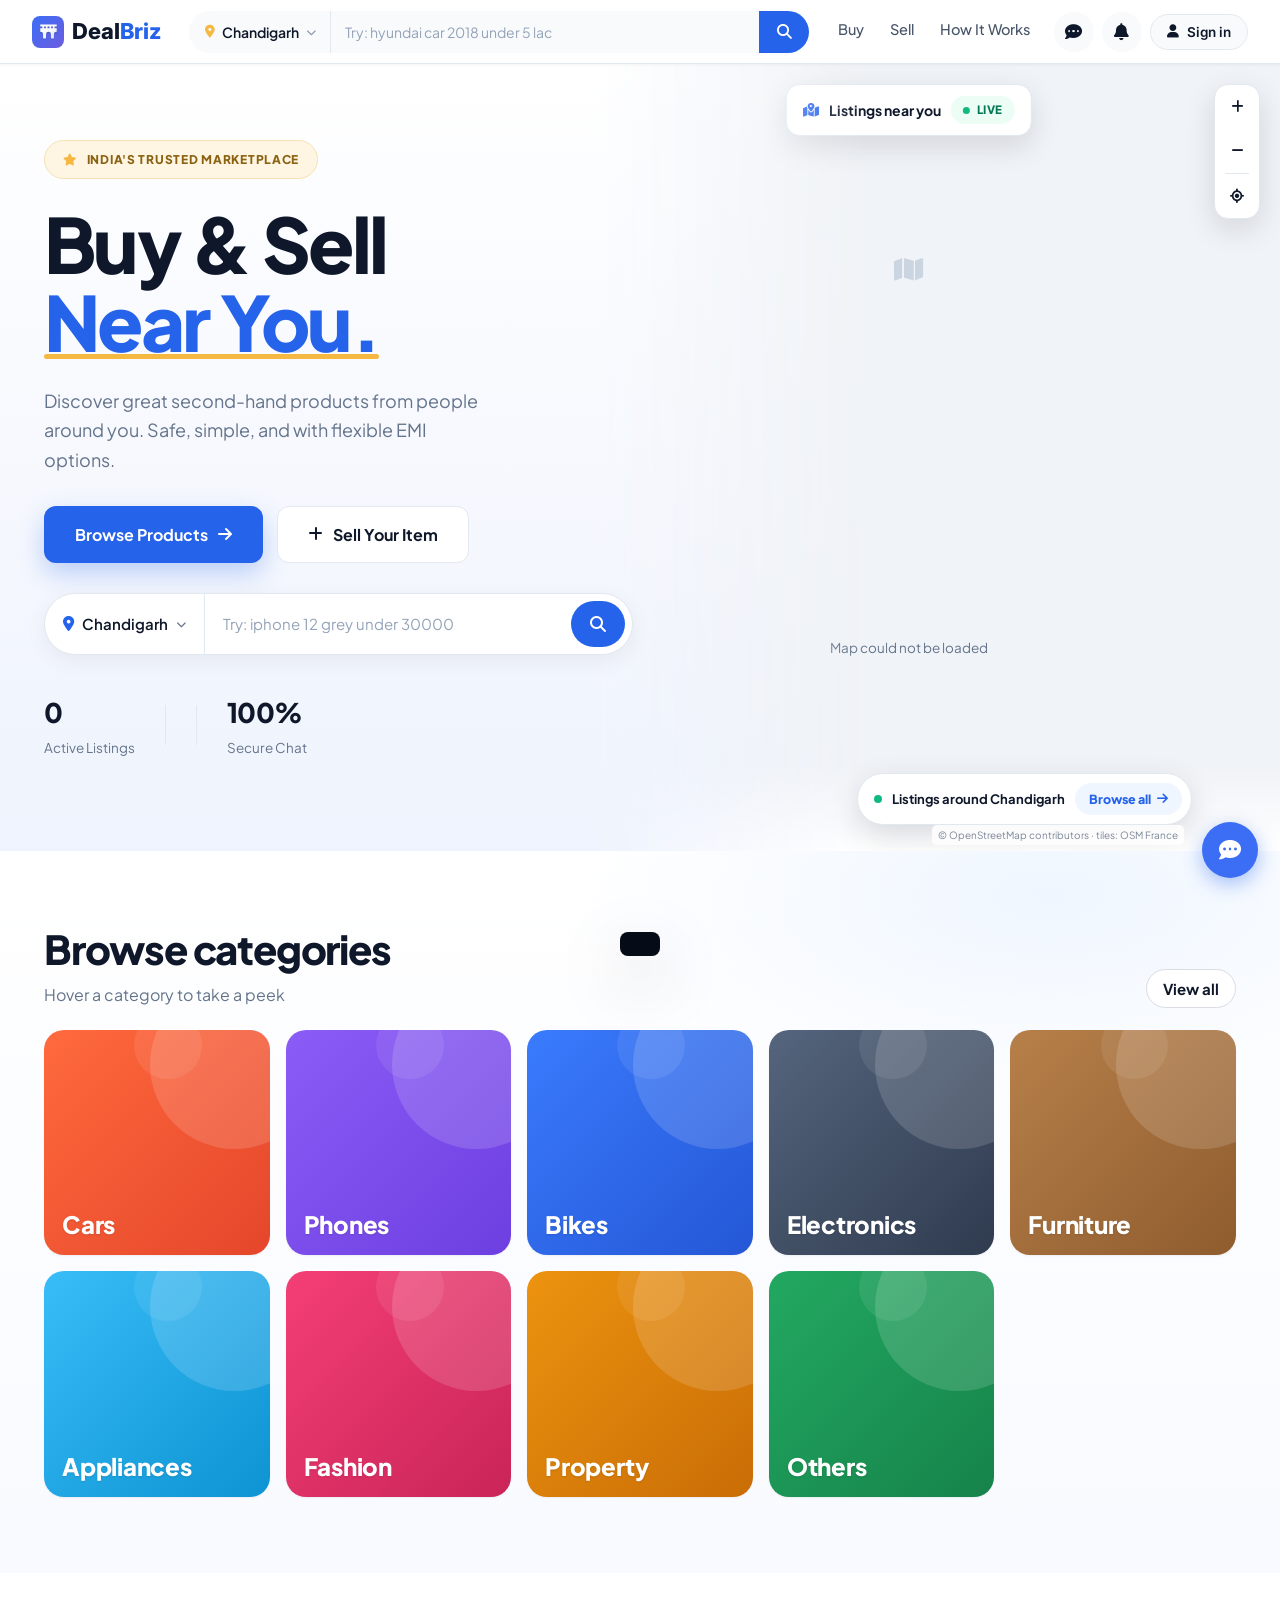
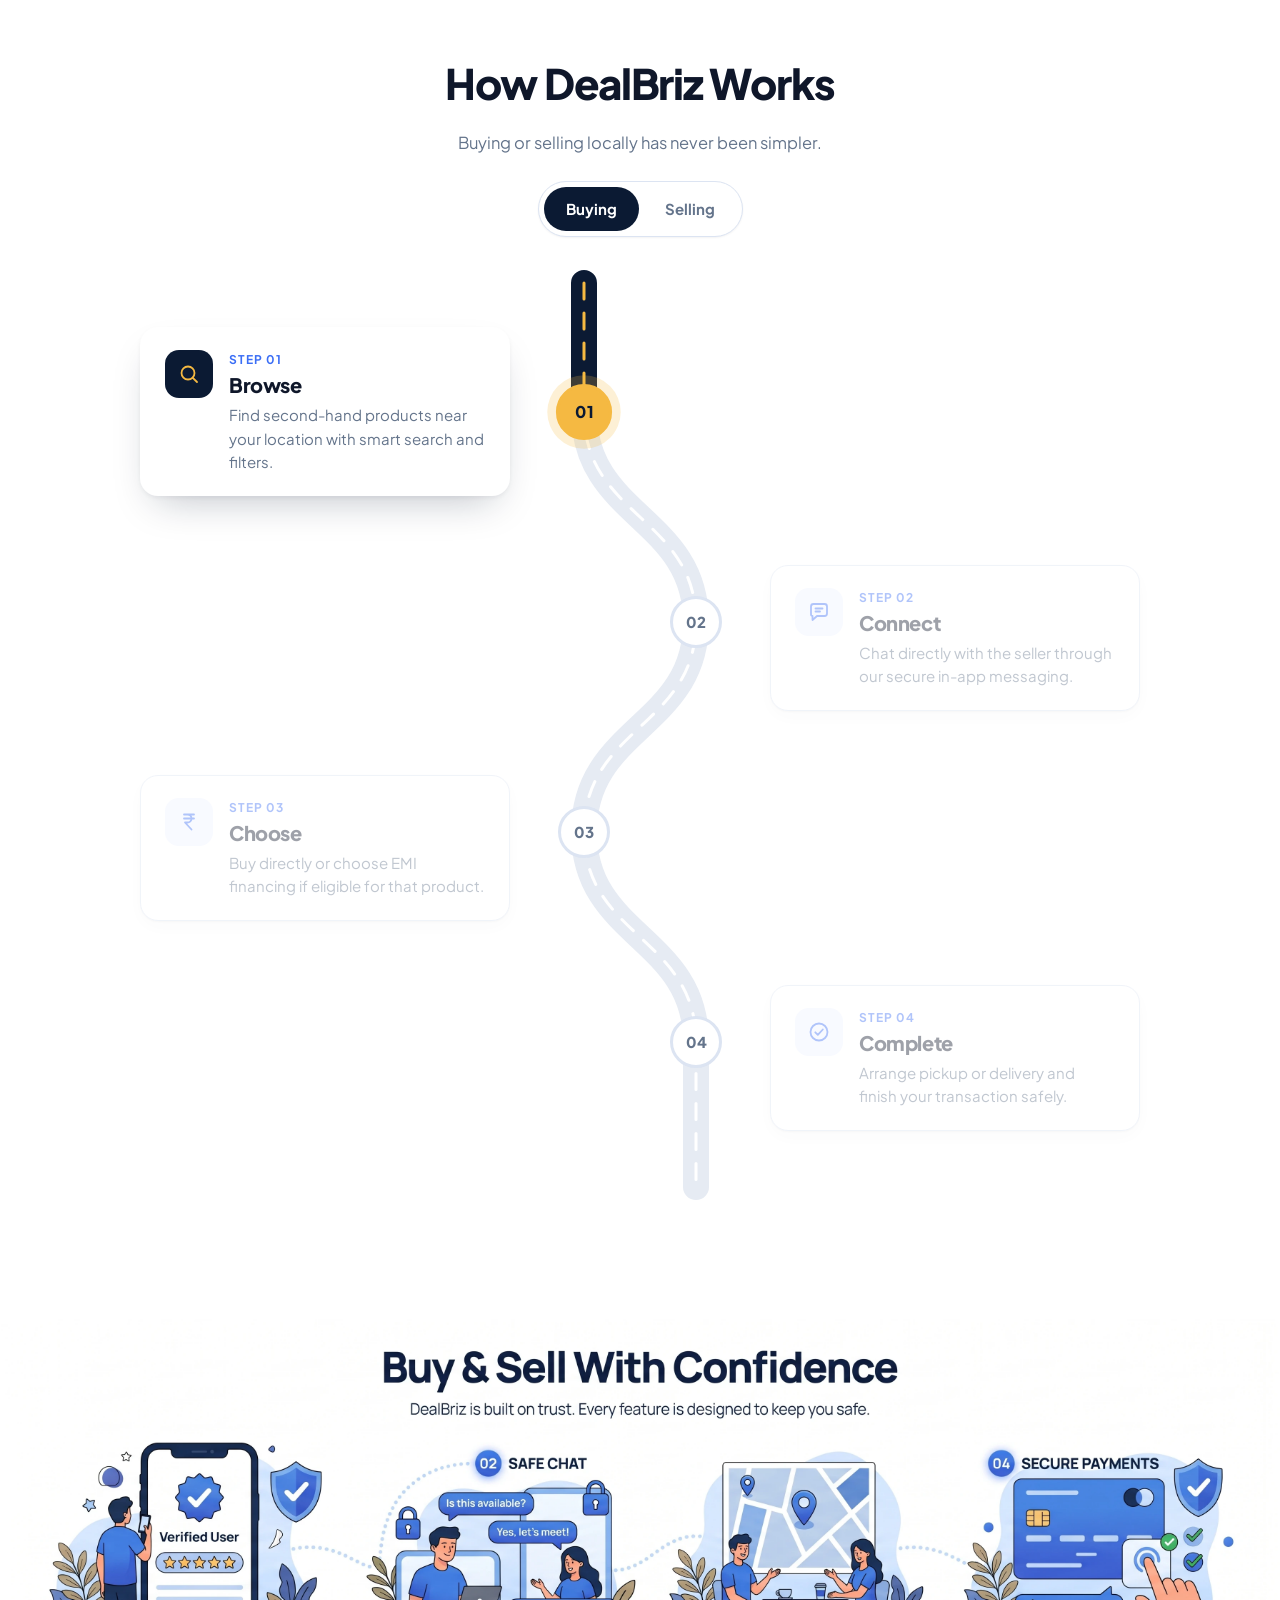
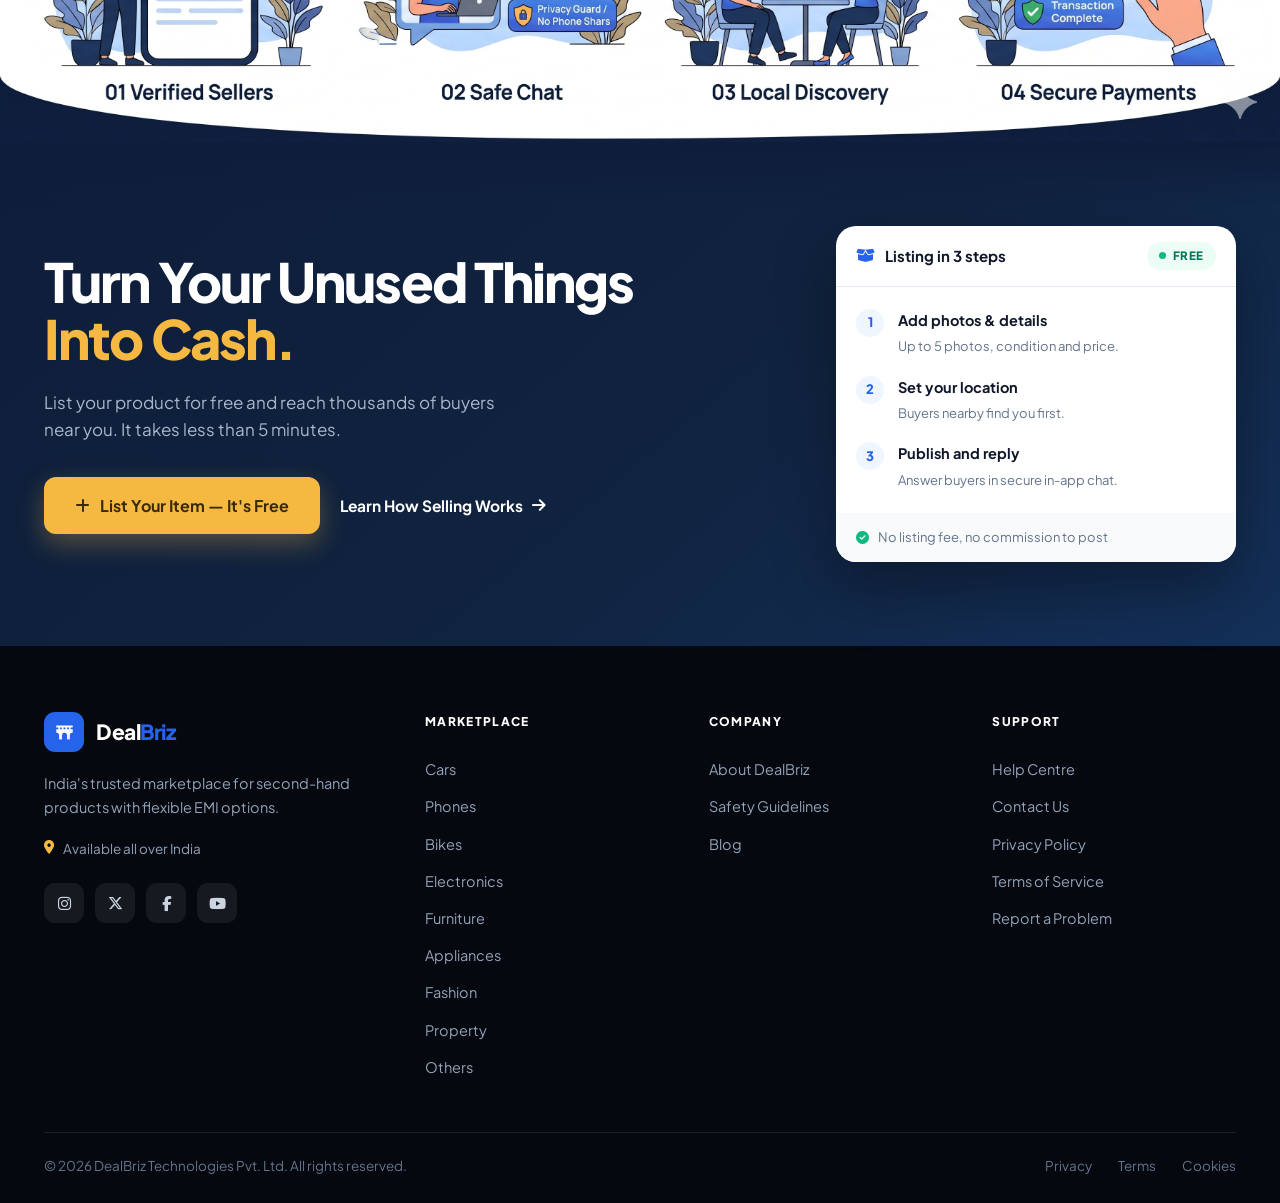
==== commit b49f2ad4: "Merge main (lender/deals update) and sync deploy copy" ====
--- a/index.html
+++ b/index.html
@@ -27,7 +27,7 @@
 <link rel="stylesheet" href="/home.css?v=20261023k">
 <link rel="stylesheet" href="/how-it-works.css?v=20261023e">
 <link rel="stylesheet" href="/browse-categories.css?v=20261023a">
-<link rel="stylesheet" href="/deals.css?v=20261022b">
+<link rel="stylesheet" href="/deals.css?v=20261024a">
 
 <!-- Google tag (gtag.js). send_page_view is off because the app swaps pages
      with history.pushState and never reloads — GA's one automatic view would
@@ -1340,6 +1340,7 @@
       <div id="adminListingDocs" class="hidden"></div>
       <div id="adminDealsTableArea">
       <div class="admin-filters">
+        <button class="admin-filter-btn" data-status="all" onclick="adminDealsSetFilter('all')">All</button>
         <button class="admin-filter-btn active" data-status="" onclick="adminDealsSetFilter('')">In progress</button>
         <button class="admin-filter-btn" data-status="awaiting_seller" onclick="adminDealsSetFilter('awaiting_seller')">Awaiting confirmation</button>
         <button class="admin-filter-btn" data-status="docs_pending" onclick="adminDealsSetFilter('docs_pending')">Documents</button>
@@ -1735,6 +1736,13 @@
     <div id="dealLoanFormArea">
     <h3 class="deal-modal-title">Apply for the loan</h3>
     <p class="deal-modal-sub">Agreed price <strong id="dealLoanPrice"></strong> <span id="dealLoanType"></span></p>
+    <!-- The buyer chooses the lender (NBFC). The application and the verified
+         documents are emailed to that lender only (deals.js openLoanForm). -->
+    <div class="form-group deal-loan-lender">
+      <label for="dealLoanLender">Choose your lender</label>
+      <select id="dealLoanLender" onchange="dlLoanLenderChanged()"><option value="">Loading lenders...</option></select>
+      <small id="dealLoanLenderHint" class="deal-loan-lender-hint">Your application and verified documents are sent only to the lender you choose.</small>
+    </div>
     <div id="dealLoanExisting"></div>
     <div class="form-group">
       <label for="dealLoanDown">Down payment (₹)</label>
@@ -1760,7 +1768,7 @@
       <div><span>EMI / month</span><strong id="dealLoanEmi">₹0</strong></div>
       <div><span>Total repayable</span><strong id="dealLoanTotal">₹0</strong></div>
     </div>
-    <p class="deal-small">These are estimates. The lender confirms the final rate and EMI in its Key Fact Statement before you sign anything.</p>
+    <p class="deal-loan-assume" role="note"><i class="fas fa-circle-exclamation" aria-hidden="true"></i><span>The interest rate, EMI and totals here are based on assumptions for now, so pick whatever suits you best. The NBFC you choose will contact you about the actual rate, EMI and other details, and confirms them in its Key Fact Statement before you sign anything.</span></p>
     <div class="form-group"><label for="dealLoanName">Full name</label><input type="text" id="dealLoanName" placeholder="As per Aadhaar" autocomplete="off"></div>
     <div class="form-row">
       <div class="form-group"><label for="dealLoanPhone">Phone</label><input type="tel" id="dealLoanPhone" inputmode="tel" maxlength="17" autocomplete="off"></div>
@@ -1850,7 +1858,7 @@
 <script src="/api-client.js?v=20261020c"></script>
 <script src="/app.js?v=20261023e"></script>
 <!-- DealLock: offers, deals, loan, handover, admin Deals. After app.js (uses its helpers). -->
-<script src="/deals.js?v=20261022b"></script>
+<script src="/deals.js?v=20261024a"></script>
 <!-- Homepage How It Works scroll road (needs the #howItWorks markup above). -->
 <script src="/how-it-works.js?v=20261023d"></script>
 <script src="/browse-categories.js?v=20261023a"></script>
--- a/deals.css
+++ b/deals.css
@@ -540,3 +540,43 @@
 /* Lender portal: Deals / Loan applications tabs above the admin-style deals */
 .lender-tabs { border-bottom: 1px solid var(--border); padding-bottom: 10px; margin-bottom: 6px; }
 .lender-tabs .admin-filter-btn { font-weight: 700; }
+
+/* Loan form: the buyer chooses the lender; the rates are assumptions */
+.deal-loan-lender { margin-bottom: 14px; }
+.deal-loan-lender select.is-invalid { border-color: #DC2626; box-shadow: 0 0 0 3px rgba(220, 38, 38, 0.12); }
+.deal-loan-lender-hint { display: block; font-size: 12px; color: var(--text-muted); line-height: 1.45; margin-top: 5px; }
+.deal-loan-lender-hint.is-error { color: #B91C1C; }
+.deal-loan-assume {
+  display: flex; gap: 8px; align-items: flex-start; font-size: 12.5px; line-height: 1.5;
+  background: #FFFBEB; color: #92400E; border: 1px solid #FDE68A; border-radius: var(--radius-sm);
+  padding: 9px 11px; margin: 0 0 14px;
+}
+.deal-loan-assume i { margin-top: 3px; color: #D97706; }
+
+/* Lender portal: a lender user chooses their company once, then it is locked */
+.lender-firm { max-width: 480px; margin: 8px auto 24px; padding: 22px 20px; background: #fff; border: 1px solid var(--border); border-radius: var(--radius); }
+.lender-firm-icon { width: 46px; height: 46px; border-radius: 50%; display: grid; place-items: center; background: var(--accent-light); color: var(--accent); font-size: 19px; margin-bottom: 10px; }
+.lender-firm h3 { margin: 0 0 6px; font-size: 18px; }
+.lender-firm label { display: block; font-weight: 700; font-size: 12.5px; margin: 6px 0 4px; }
+.lender-firm select { width: 100%; padding: 10px 11px; border: 1.5px solid var(--border); border-radius: var(--radius-sm); font-size: 14px; background: #fff; }
+.lender-firm-warn {
+  display: flex; gap: 8px; align-items: flex-start; font-size: 13px; line-height: 1.5;
+  background: #FFFBEB; color: #92400E; border: 1px solid #FDE68A; border-radius: var(--radius-sm);
+  padding: 10px 12px; margin: 12px 0;
+}
+.lender-firm-warn i { margin-top: 3px; color: #D97706; }
+.lender-firm-help { display: flex; flex-wrap: wrap; align-items: center; gap: 8px; font-size: 13px; color: var(--text-muted); margin-top: 16px; }
+.lender-firm-help .btn-sm, .lender-firm-note .btn-sm { margin-top: 0; }
+.lender-firm-lock { display: inline-flex; align-items: center; gap: 4px; font-size: 11px; font-weight: 700; color: var(--text-muted); background: var(--bg); border: 1px solid var(--border); border-radius: 999px; padding: 2px 8px; }
+.lender-firm-lock i { color: var(--text-muted); font-size: 10px; }
+.lender-firm-note { flex-basis: 100%; display: flex; flex-wrap: wrap; align-items: center; gap: 8px; font-size: 12.5px; color: var(--text-muted); }
+.lender-firm-request { flex-basis: 100%; display: flex; flex-direction: column; gap: 6px; margin-top: 10px; font-size: 13px; }
+.lender-firm-request label { font-weight: 700; font-size: 12.5px; }
+.lender-firm-request textarea { width: 100%; border: 1.5px solid var(--border); border-radius: var(--radius-sm); padding: 9px 11px; font-size: 13.5px; font-family: inherit; resize: vertical; }
+.lender-firm-request small { color: var(--text-muted); }
+.lender-firm-request .auth-error { margin: 0; }
+.lender-firm-request-actions { display: flex; gap: 8px; justify-content: flex-end; }
+.lender-firm-request-actions .btn-sm { margin-top: 0; }
+@media (max-width: 600px) {
+  .lender-firm { margin: 4px 0 18px; padding: 18px 16px; }
+}
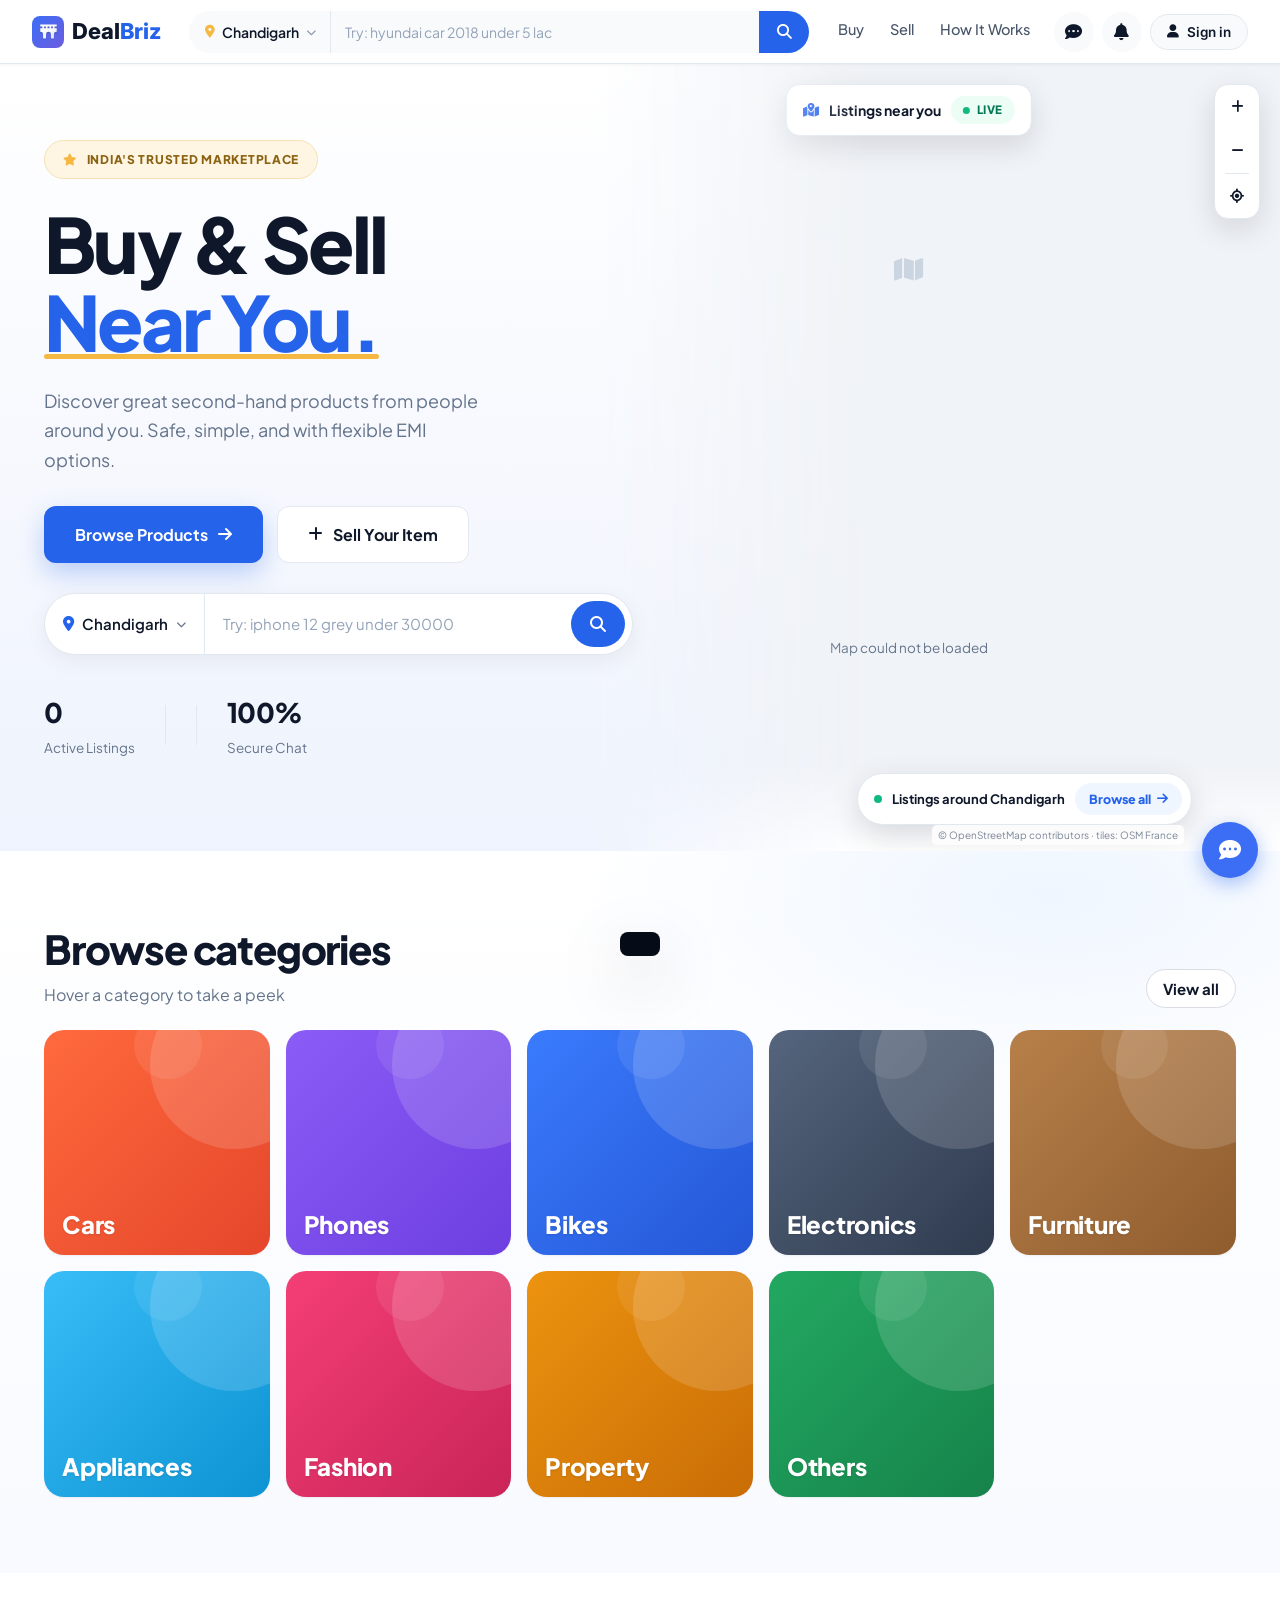
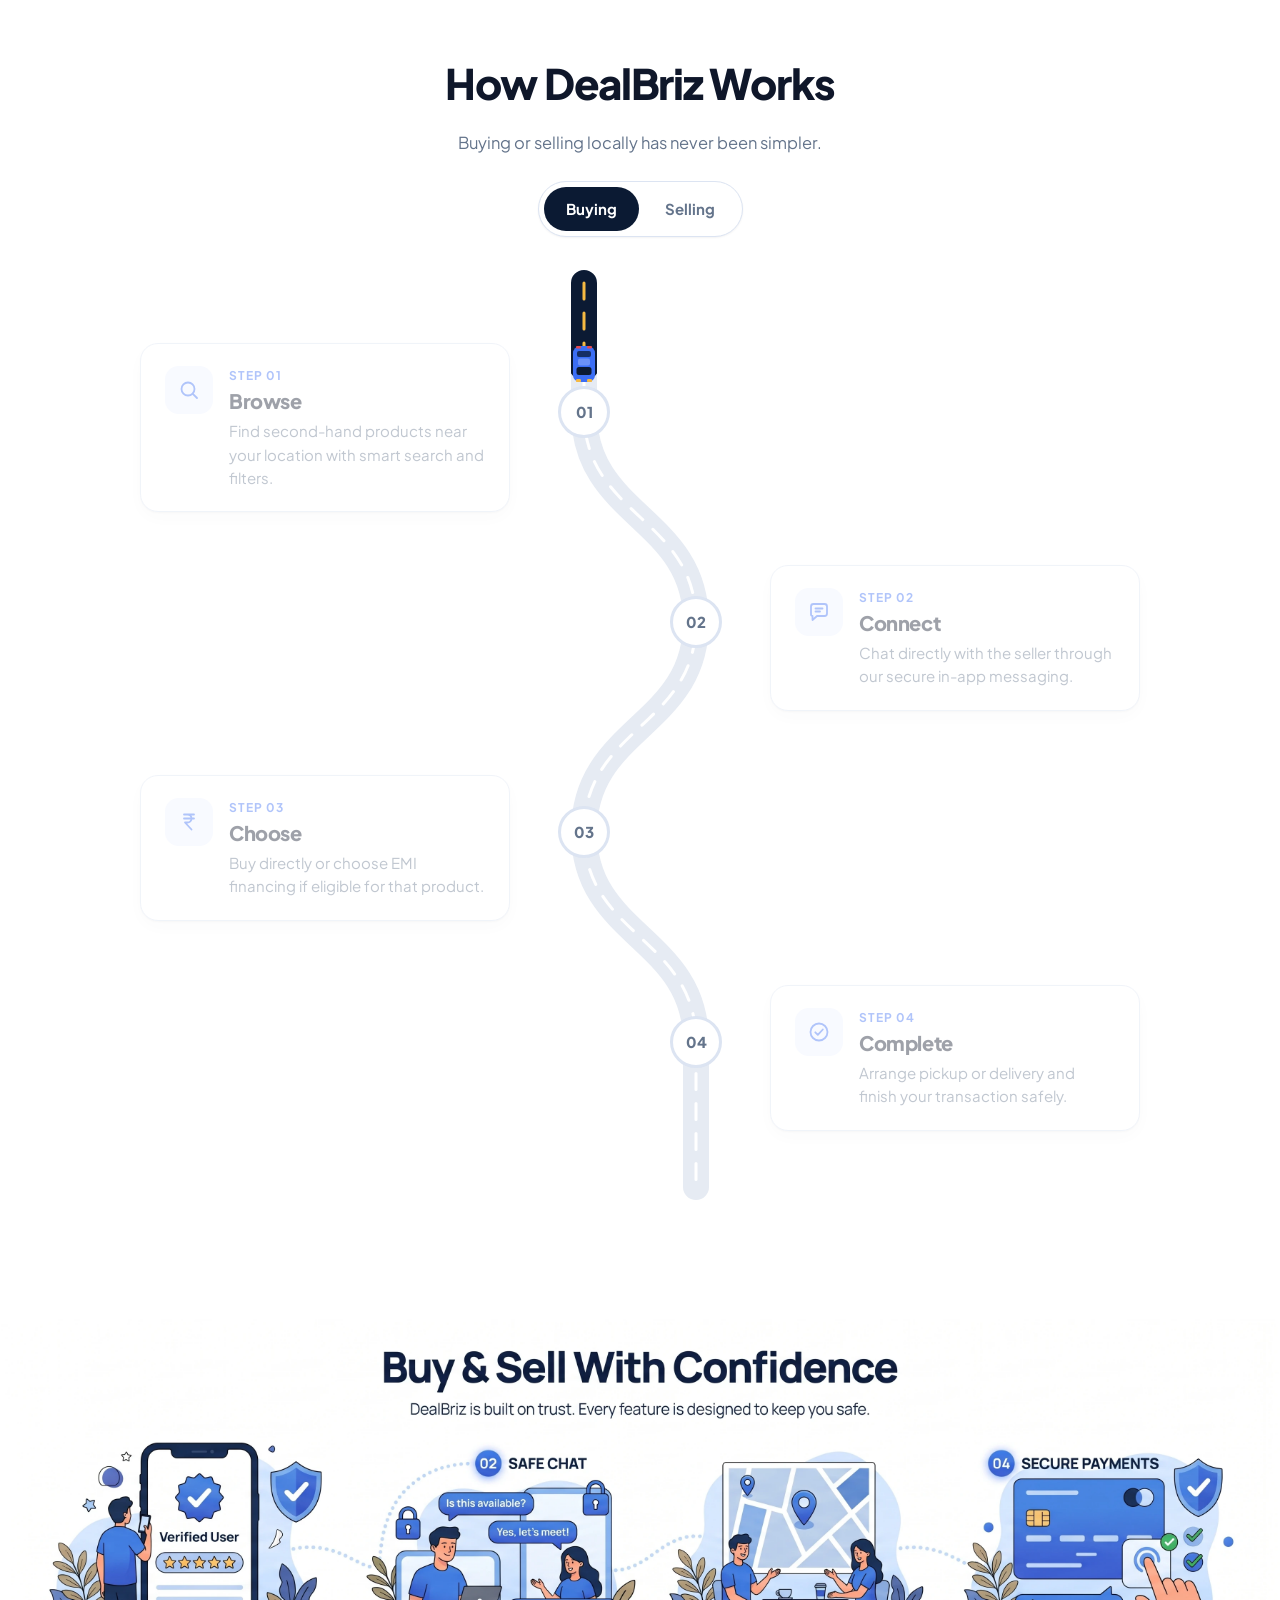
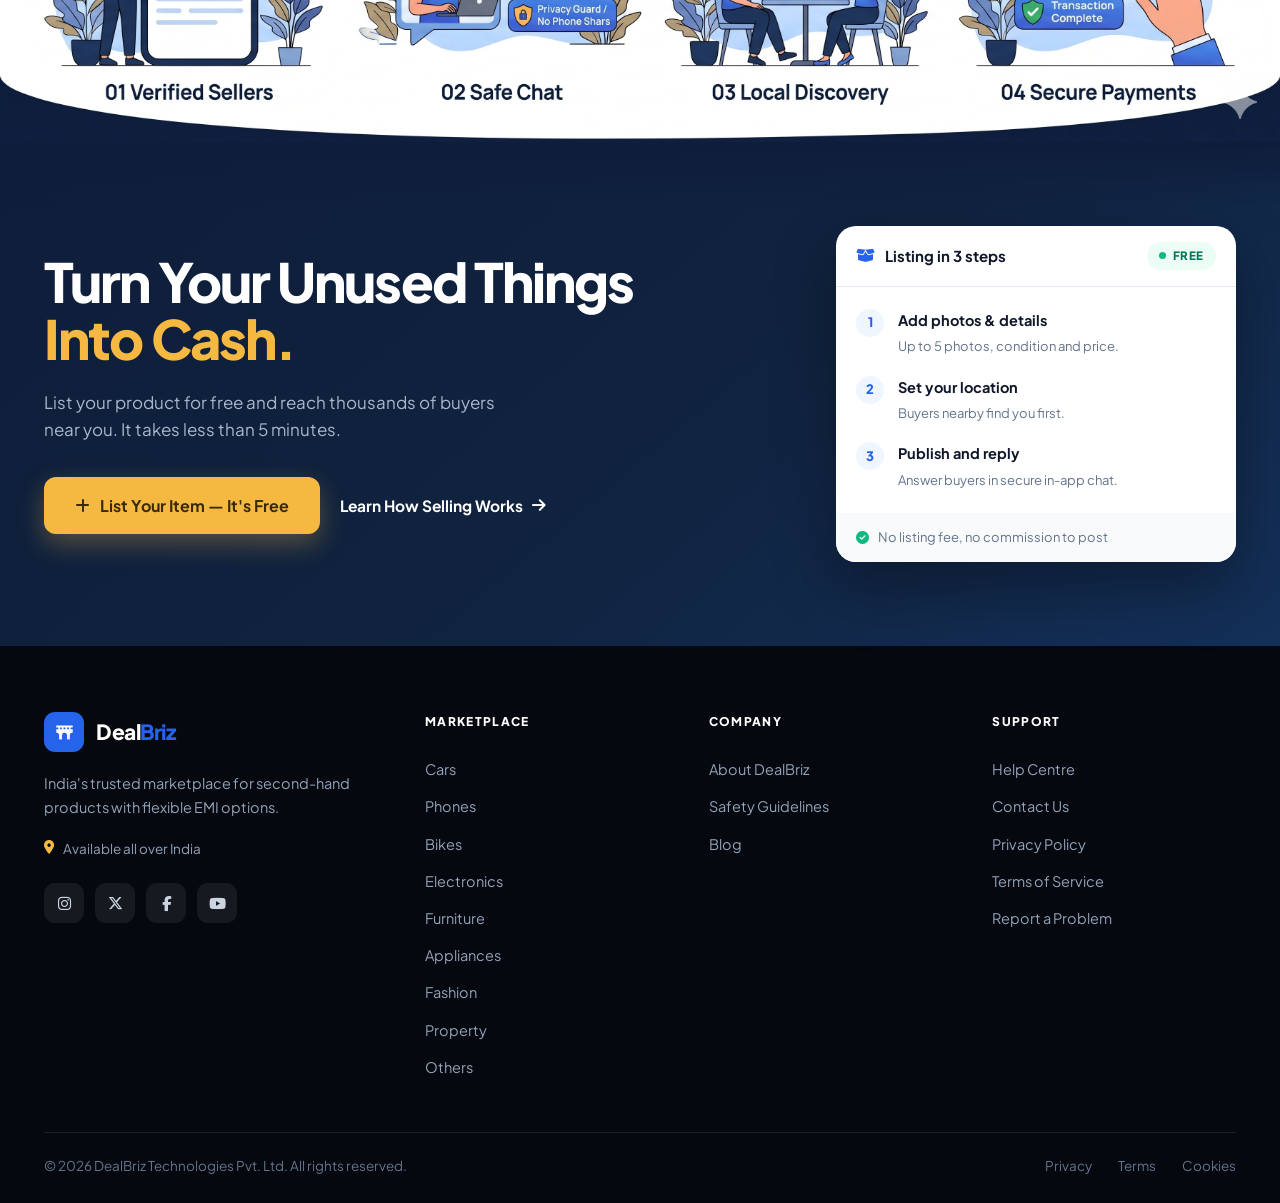
==== commit e23e0ed7: "SEO: add robots, sitemap, meta tags, OG/Twitter, JSON-LD, dynamic seo.js and showPage integration" ====
--- a/index.html
+++ b/index.html
@@ -4,6 +4,11 @@
 <meta charset="UTF-8">
 <meta name="viewport" content="width=device-width, initial-scale=1.0, maximum-scale=1.0, user-scalable=no">
 <meta name="theme-color" content="#0A1628">
+<meta name="description" content="DealBriz is India's trusted marketplace to buy and sell used cars, bikes, phones, furniture, electronics & more locally. Safe, simple, and near you.">
+<meta name="keywords" content="buy sell used products, used cars near me, second hand bikes, sell old phone, used furniture chandigarh, dealbriz">
+<meta name="author" content="DealBriz">
+<meta name="robots" content="index, follow">
+<link rel="canonical" href="https://dealbriz.com/">
 <link rel="preconnect" href="https://www.googletagmanager.com">
 <!-- No icon was declared at all before this, so browsers fell back to their
      default globe. Versioned because nginx caches svg/png for 30 days. -->
@@ -28,6 +33,9 @@
 <link rel="stylesheet" href="/how-it-works.css?v=20261023e">
 <link rel="stylesheet" href="/browse-categories.css?v=20261023a">
 <link rel="stylesheet" href="/deals.css?v=20261024a">
+
+<!-- SEO Meta & Schema -->
+<script src="/seo.js?v=20261024a"></script>
 
 <!-- Google tag (gtag.js). send_page_view is off because the app swaps pages
      with history.pushState and never reloads — GA's one automatic view would
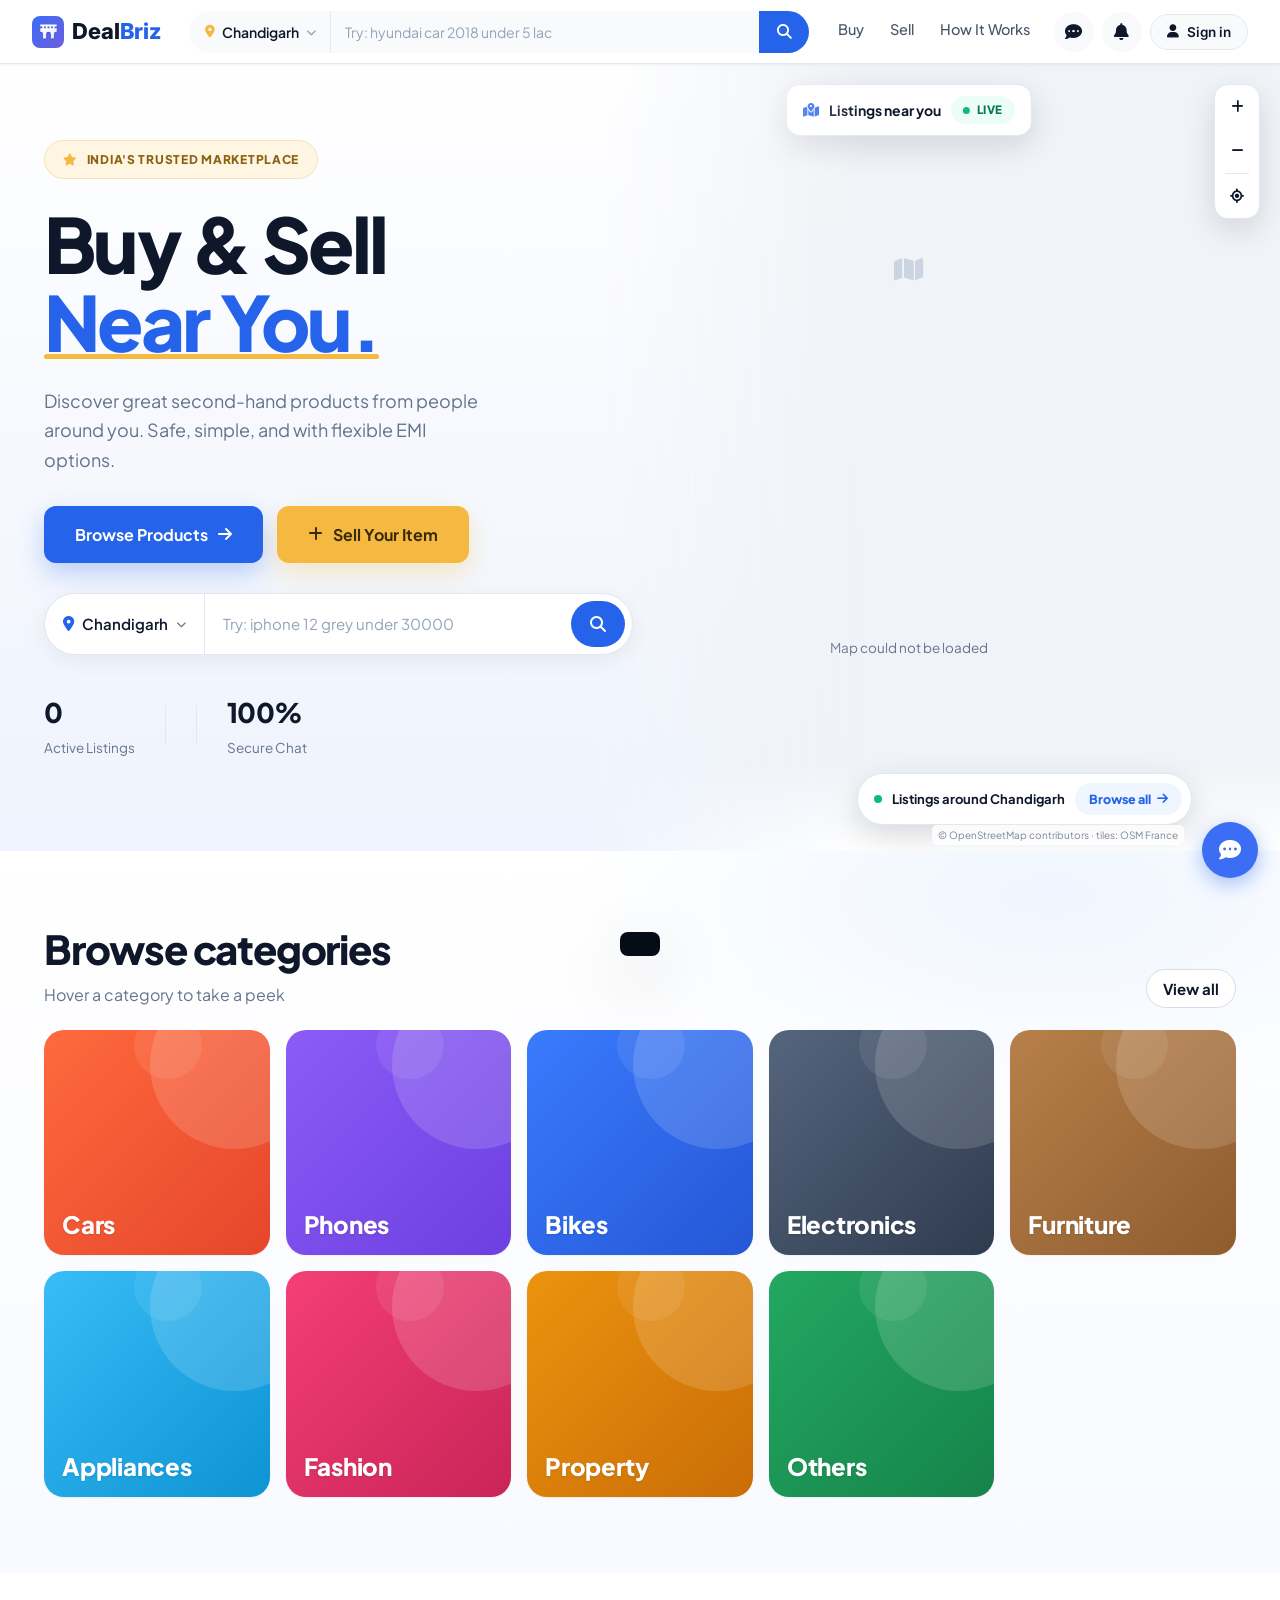
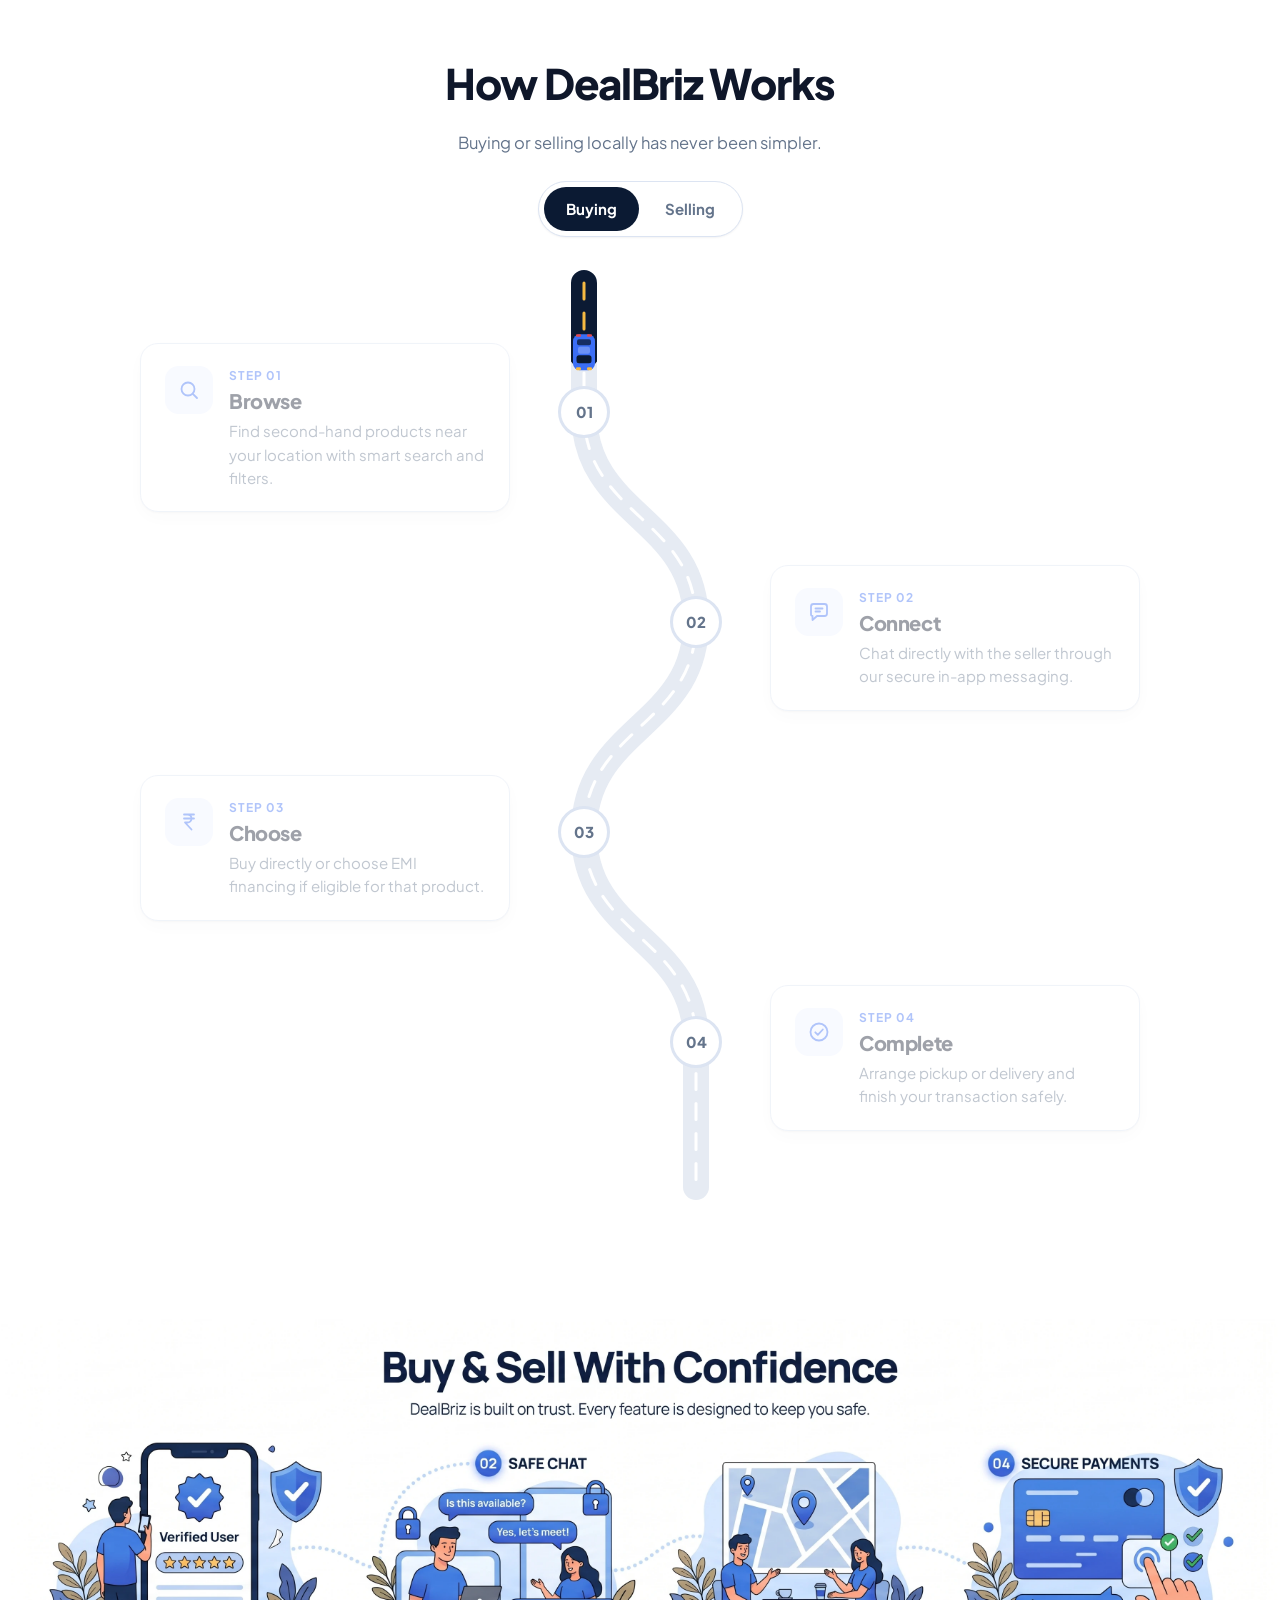
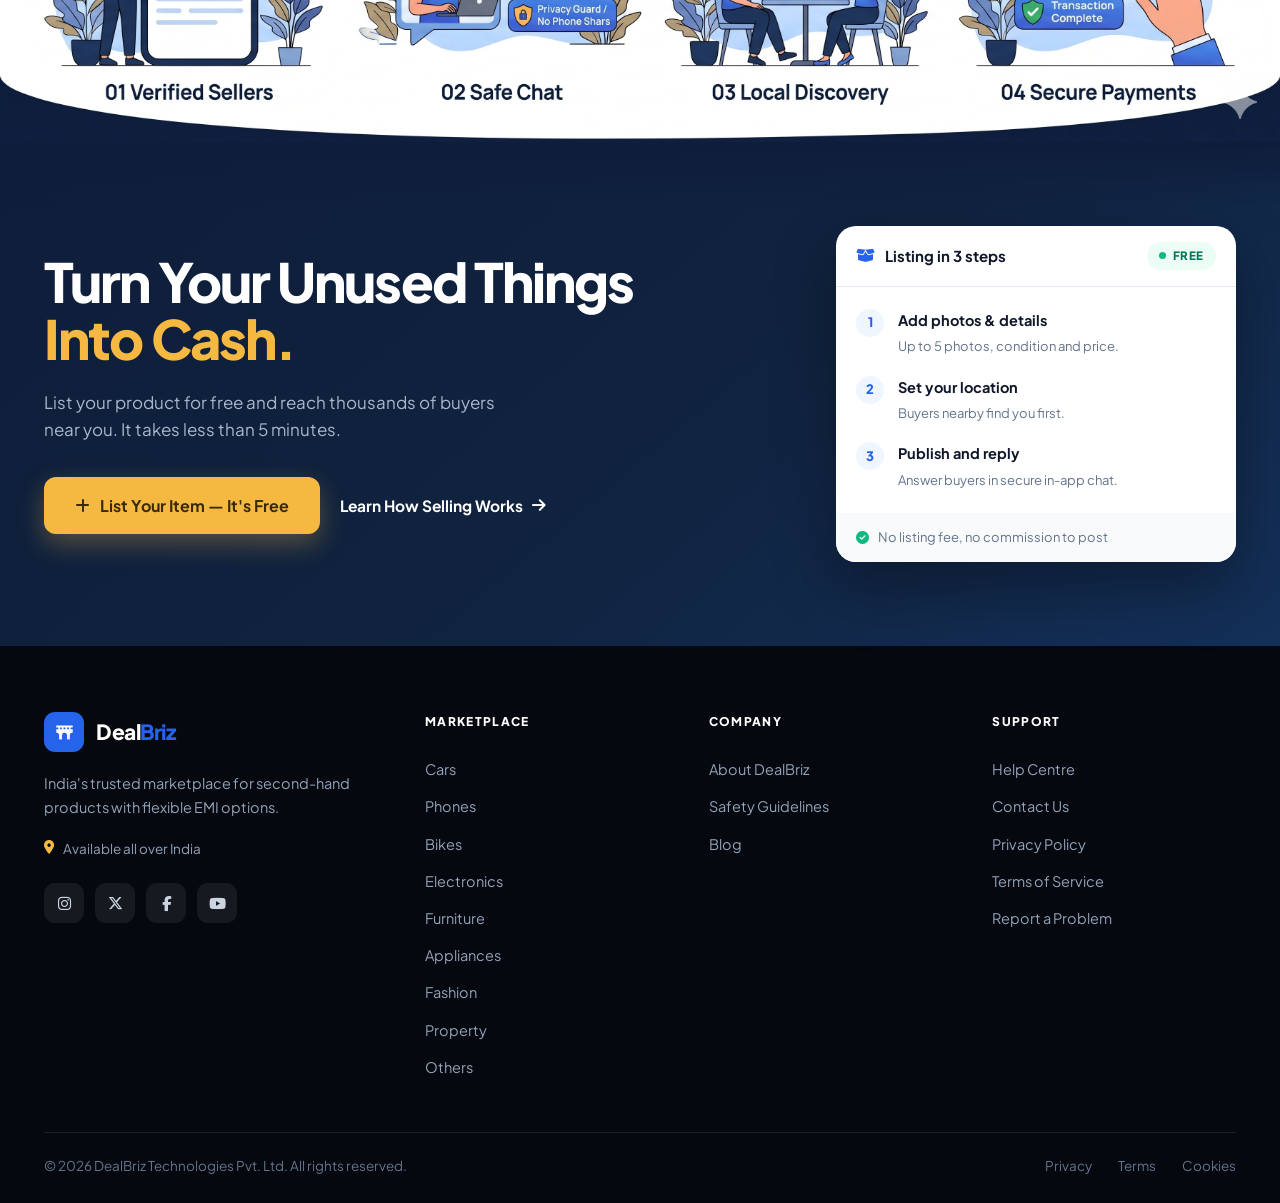
==== commit 2704e541: "UI: highlight Start/Sell CTAs with orange color" ====
--- a/index.html
+++ b/index.html
@@ -330,7 +330,7 @@
 
         <div class="hb-hero-btns">
           <button class="hb-btn hb-btn-primary" onclick="showPage('buy')">Browse Products <i class="fas fa-arrow-right"></i></button>
-          <button class="hb-btn hb-btn-ghost" onclick="startSell()"><i class="fas fa-plus"></i> Sell Your Item</button>
+          <button class="hb-btn hb-btn-amber" onclick="startSell()"><i class="fas fa-plus"></i> Sell Your Item</button>
         </div>
 
         <div class="hb-hero-search">
--- a/style.css
+++ b/style.css
@@ -2461,3 +2461,24 @@
   .sell-attrs-grid { grid-template-columns: 1fr 1fr; }
   .search-understood { margin-left: 24px; margin-right: 24px; }
 }
+
+/* Highlight "Sell" CTA in orange to stand out */
+.nav-links a[data-nav="sell"],
+.nav-right .nav-sell {
+  background: var(--hb-amber);
+  color: #3A2A05 !important;
+  padding: 8px 16px;
+  border-radius: 999px;
+  font-weight: 700;
+  transition: background .15s ease, transform .15s ease, box-shadow .15s ease;
+}
+.nav-links a[data-nav="sell"]:hover,
+.nav-right .nav-sell:hover {
+  background: var(--hb-amber-dk);
+  transform: translateY(-1px);
+  box-shadow: 0 6px 16px rgba(245,185,66,0.28);
+}
+.nav-links a[data-nav="sell"].active,
+.nav-right .nav-sell.active {
+  background: var(--hb-amber-dk);
+}
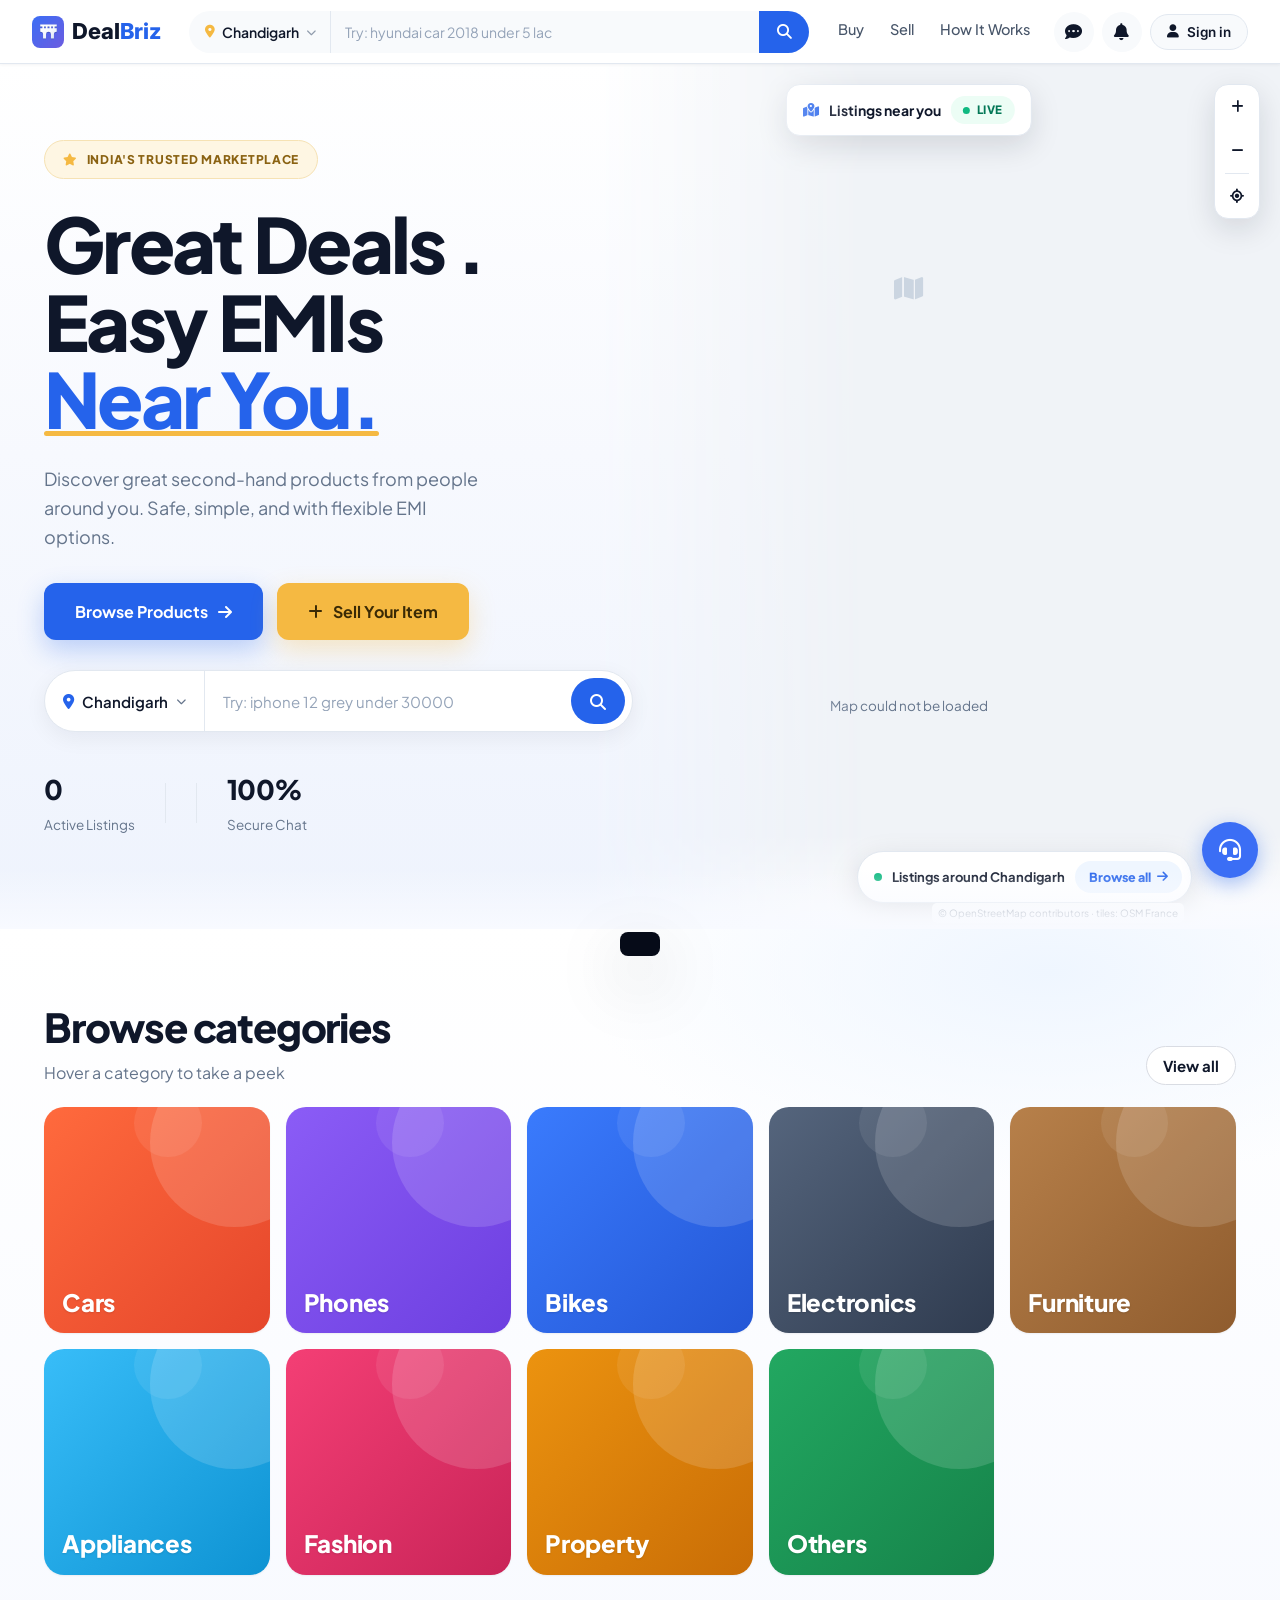
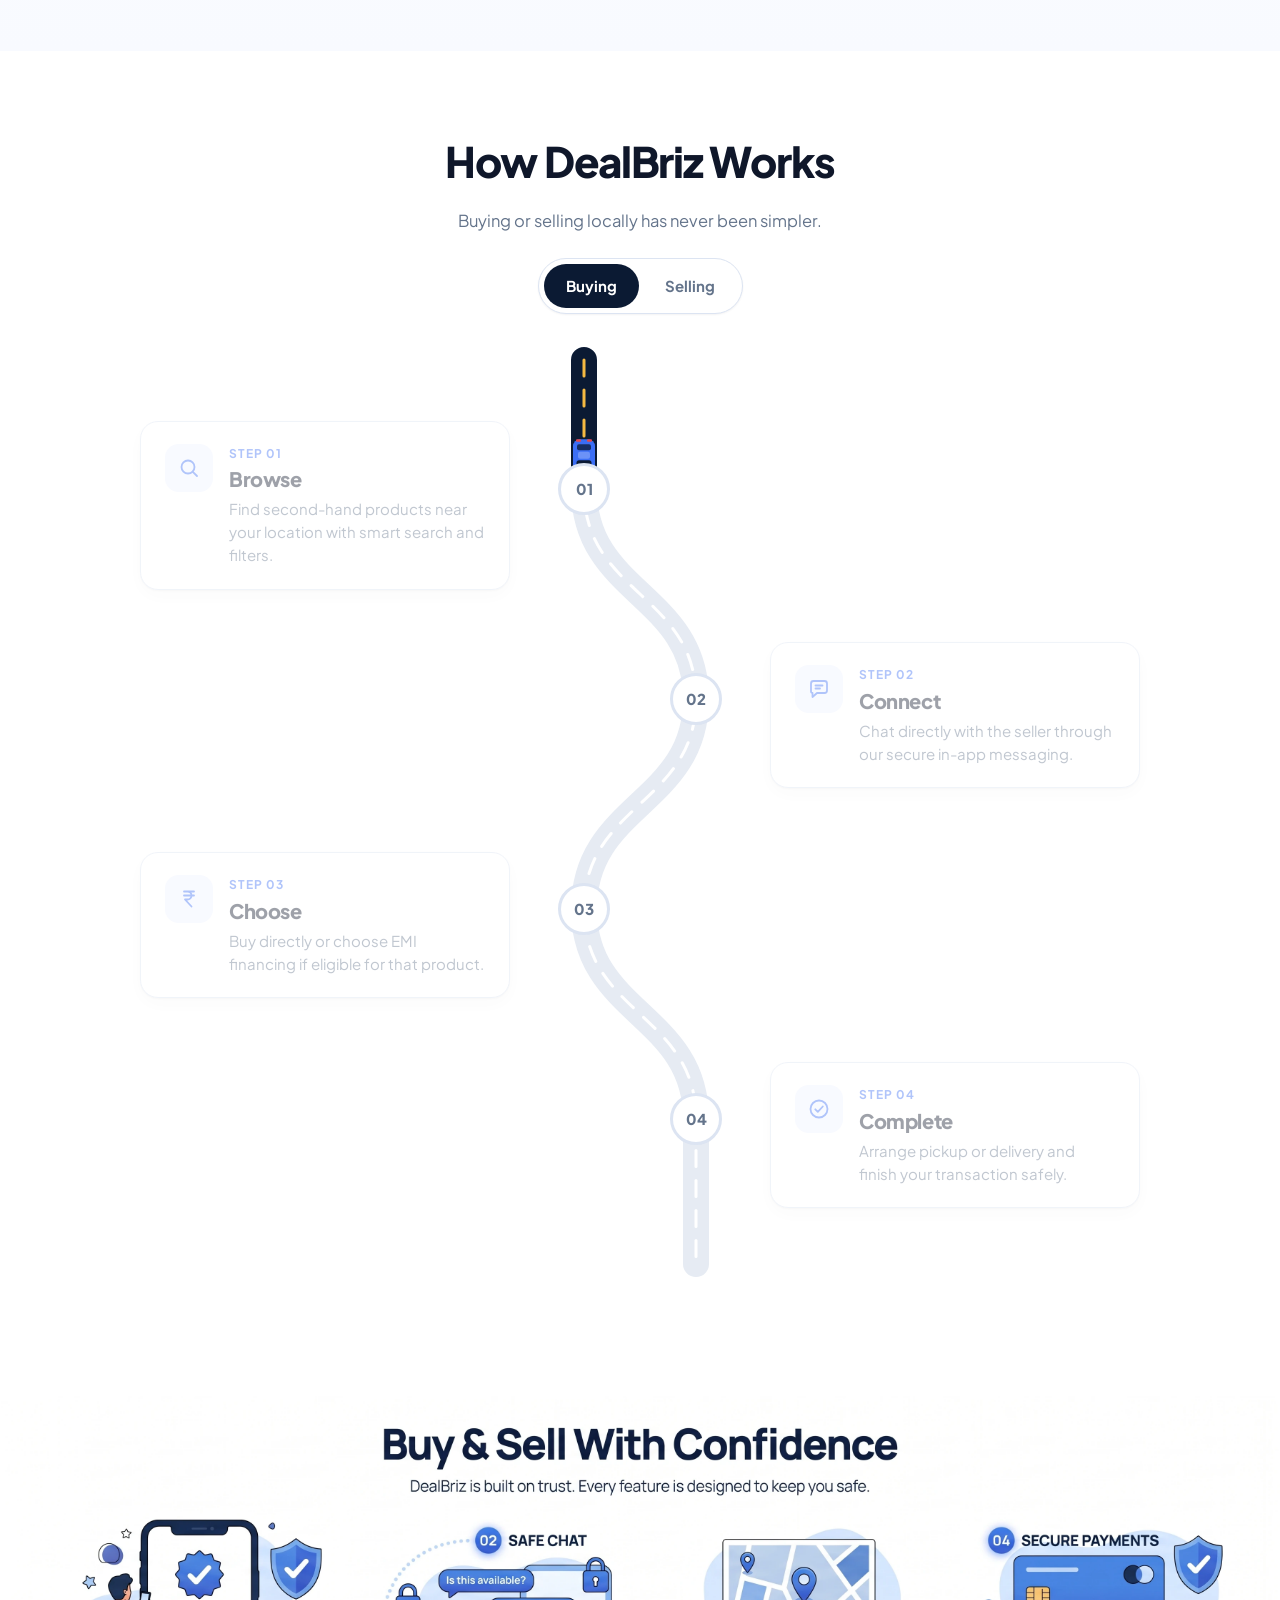
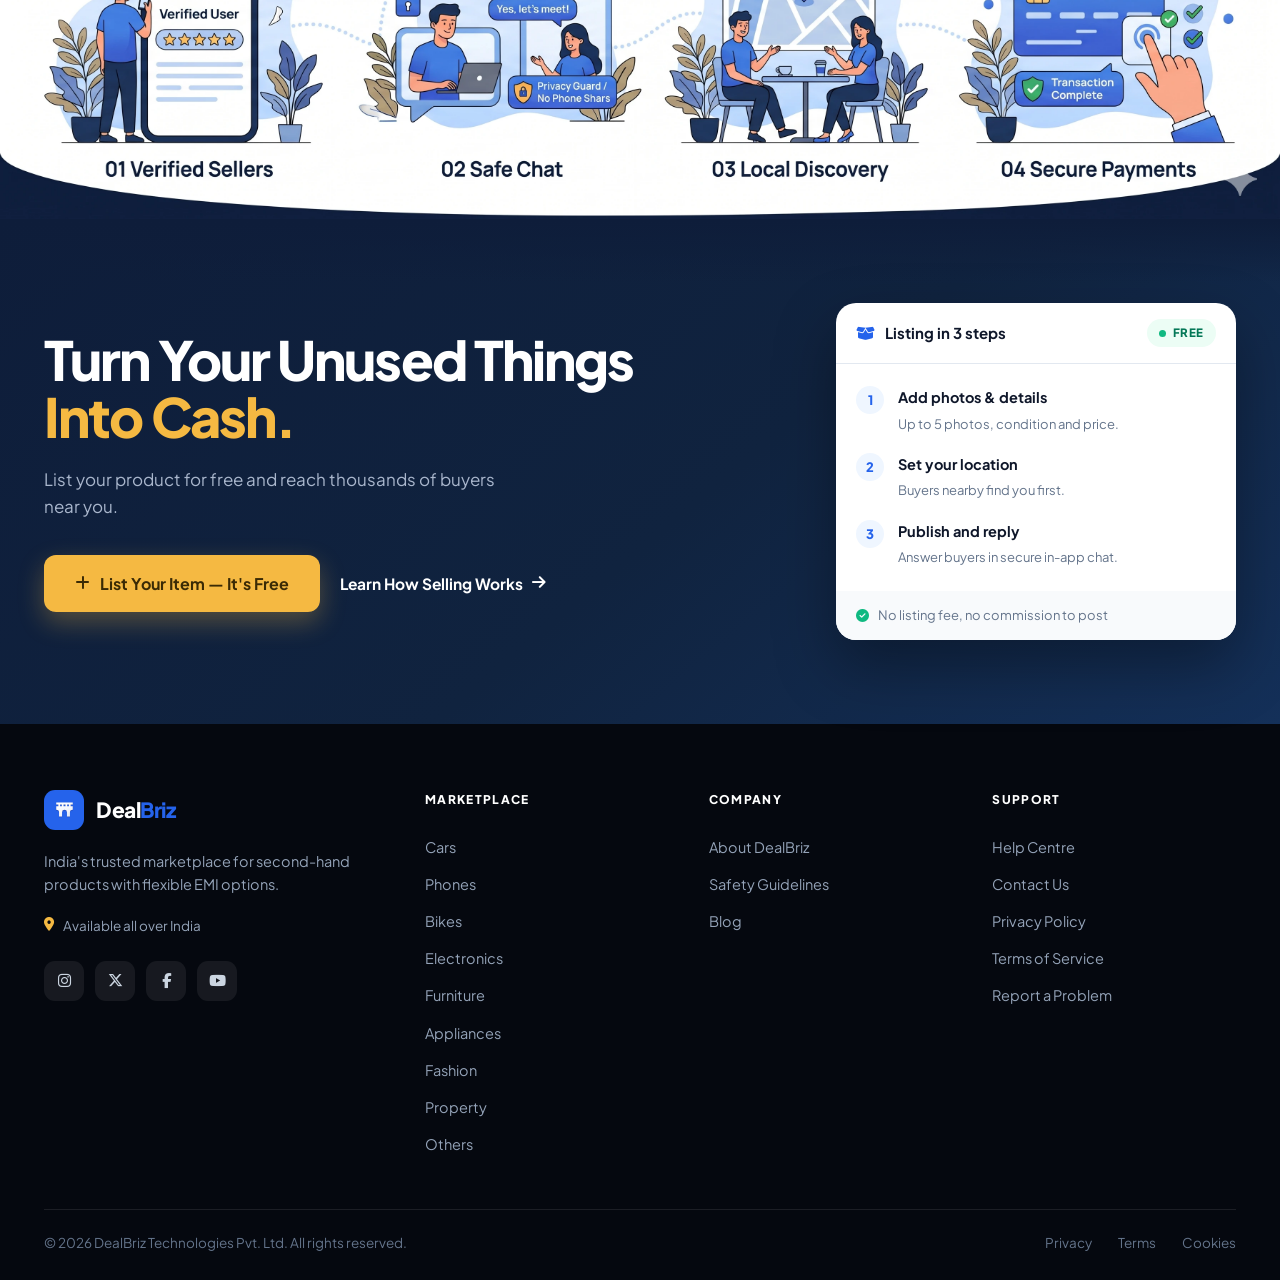
==== commit da72247f: "UI: update hero headline, chatbot icon, sell text, add hero bottom fade" ====
--- a/index.html
+++ b/index.html
@@ -325,7 +325,7 @@
     <div class="hb-wrap hb-hero-grid">
       <div class="hb-hero-copy">
         <div class="hb-badge"><i class="fas fa-star"></i> India's Trusted Marketplace</div>
-        <h1>Buy &amp; Sell<br><span class="hb-accent">Near You.</span></h1>
+        <h1>Great Deals . Easy EMIs<br><span class="hb-accent">Near You.</span></h1>
         <p class="hb-lede">Discover great second-hand products from people around you. Safe, simple, and with flexible EMI options.</p>
 
         <div class="hb-hero-btns">
@@ -472,7 +472,7 @@
     <div class="hb-wrap hb-sell-grid">
       <div class="hb-reveal">
         <h2>Turn Your Unused Things<span>Into Cash.</span></h2>
-        <p>List your product for free and reach thousands of buyers near you. It takes less than 5 minutes.</p>
+        <p>List your product for free and reach thousands of buyers near you.</p>
         <div class="hb-sell-btns">
           <button class="hb-btn hb-btn-amber" onclick="startSell()"><i class="fas fa-plus"></i> List Your Item — It's Free</button>
           <button class="hb-link-btn" onclick="goHowSellingWorks()">Learn How Selling Works <i class="fas fa-arrow-right"></i></button>
@@ -2211,7 +2211,7 @@
 
 <!-- ===== SUPPORT CHATBOT ===== -->
 <button id="botFab" class="bot-fab" onclick="toggleBot()" aria-label="Open support chat">
-  <i class="fas fa-comment-dots"></i>
+  <i class="fas fa-headset"></i>
 </button>
 
 <div id="botPanel" class="bot-panel hidden" role="dialog" aria-label="Support assistant">
--- a/home.css
+++ b/home.css
@@ -93,10 +93,21 @@
 /* ------------------------------------------------------------- HERO */
 #homePage .hb-hero {
   background: linear-gradient(180deg, #FFFFFF 0%, #F7F9FE 45%, #EEF3FD 100%);
-  padding: 56px 0 68px;
+  padding: 56px 0 88px;
   overflow: hidden;
   position: relative;
   isolation: isolate;
+}
+#homePage .hb-hero::after {
+  content: '';
+  position: absolute;
+  left: 0;
+  right: 0;
+  bottom: 0;
+  height: 60px;
+  background: linear-gradient(to bottom, rgba(238, 243, 253, 0) 0%, #F8FAFF 100%);
+  pointer-events: none;
+  z-index: 2;
 }
 #homePage .hb-hero-grid { display: grid; grid-template-columns: minmax(0, 1fr); gap: 44px; align-items: center; }
 
